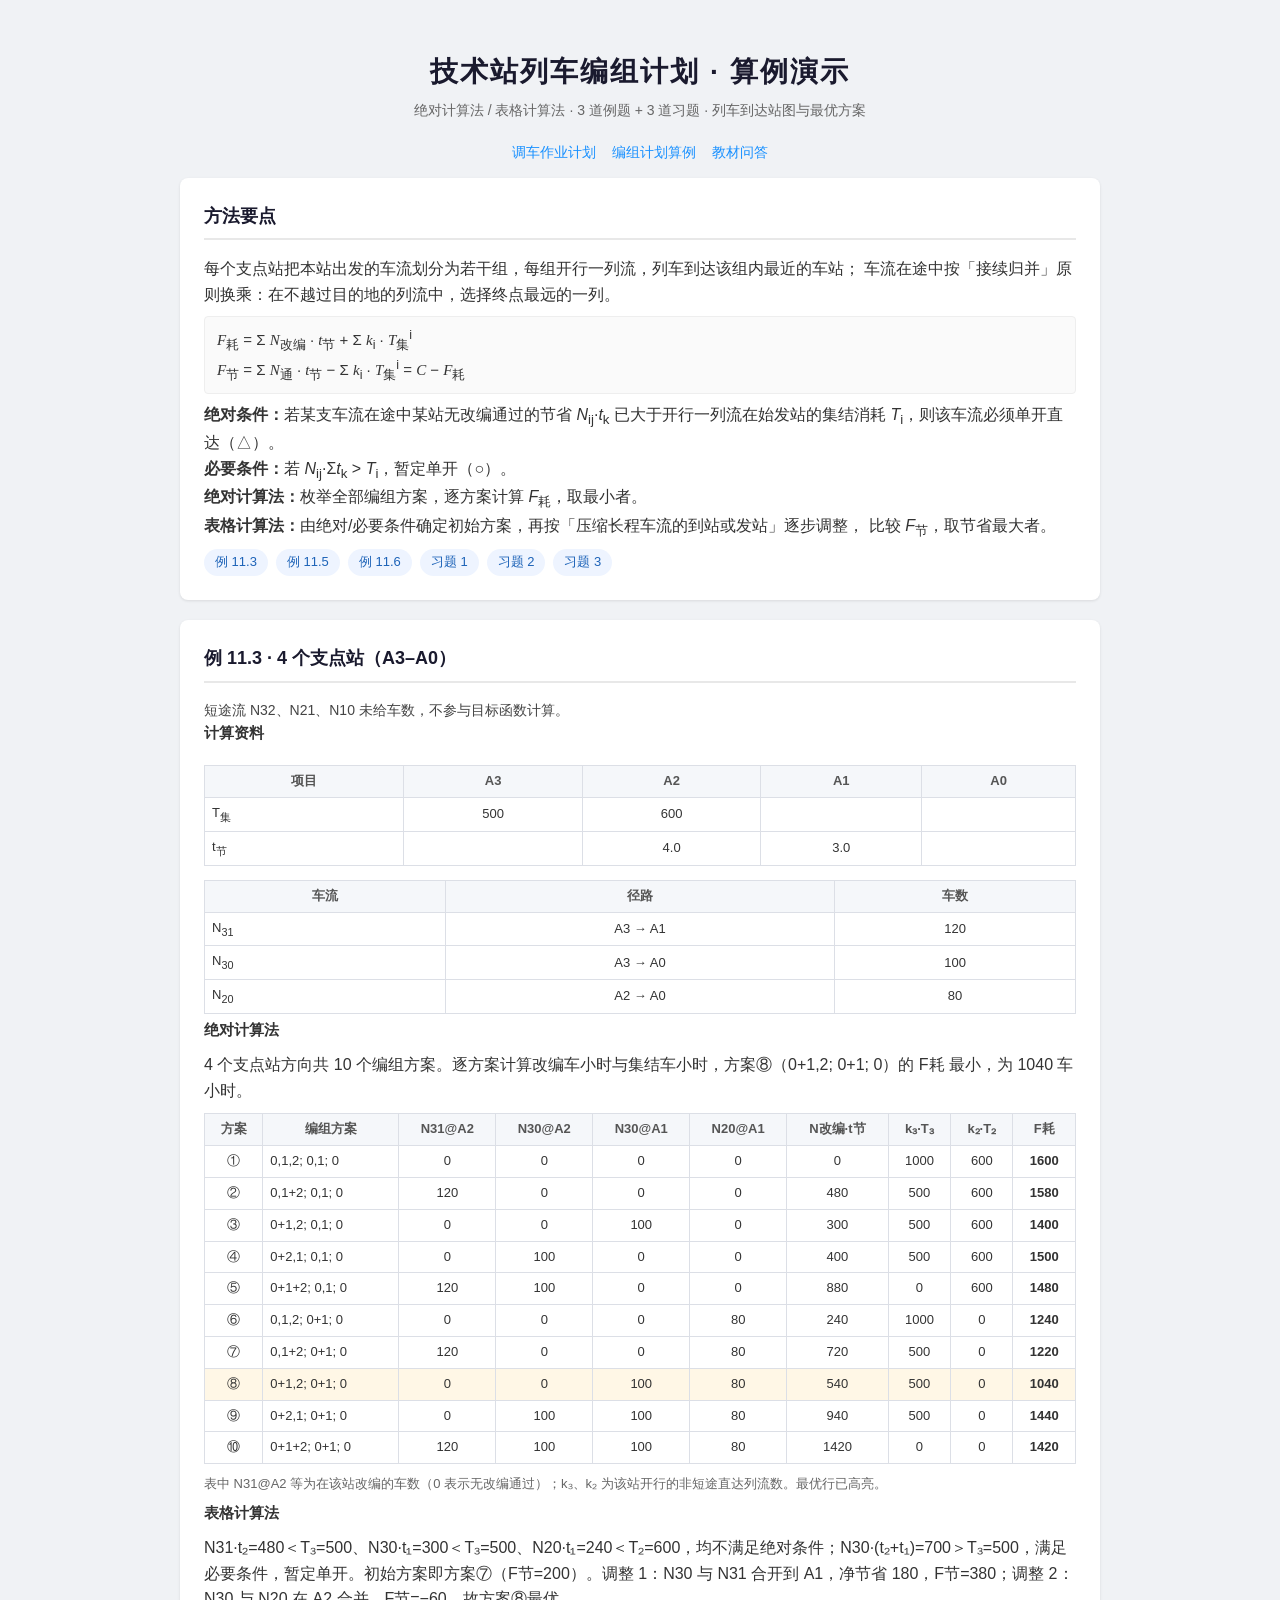
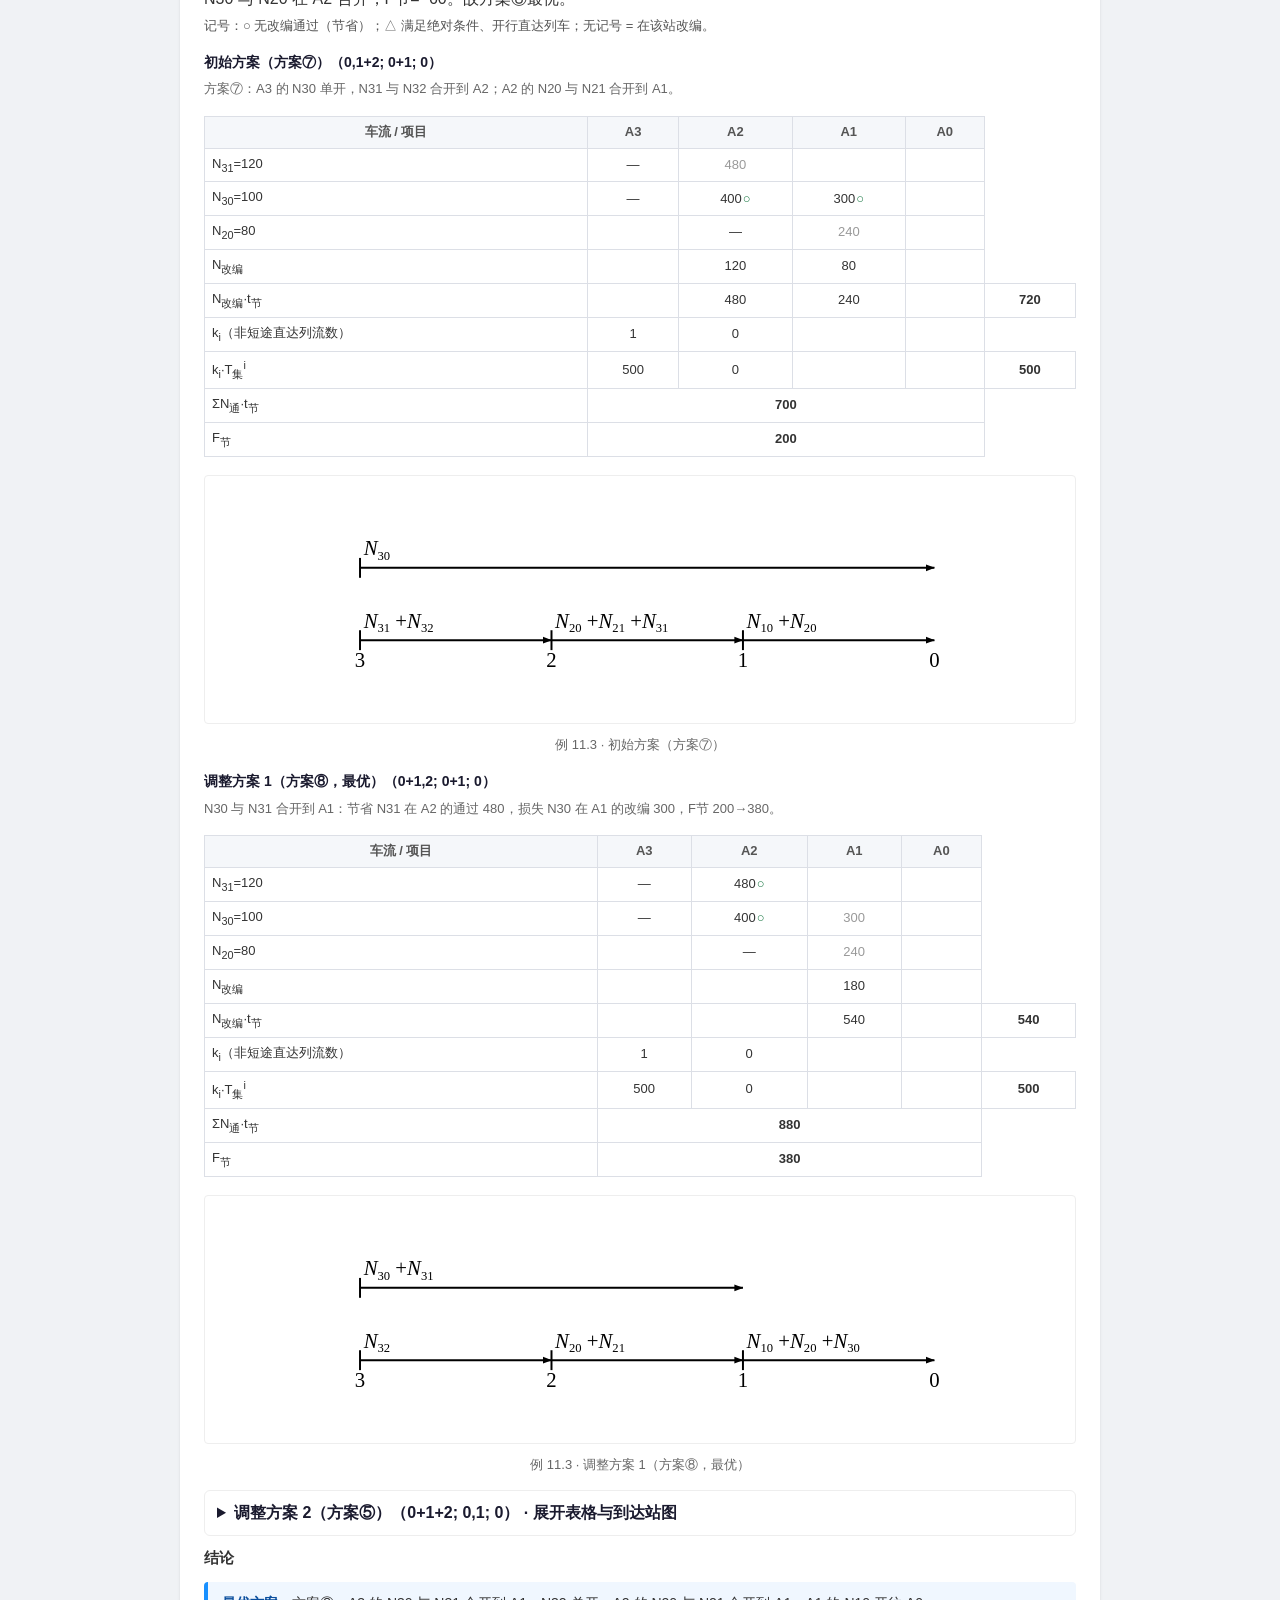
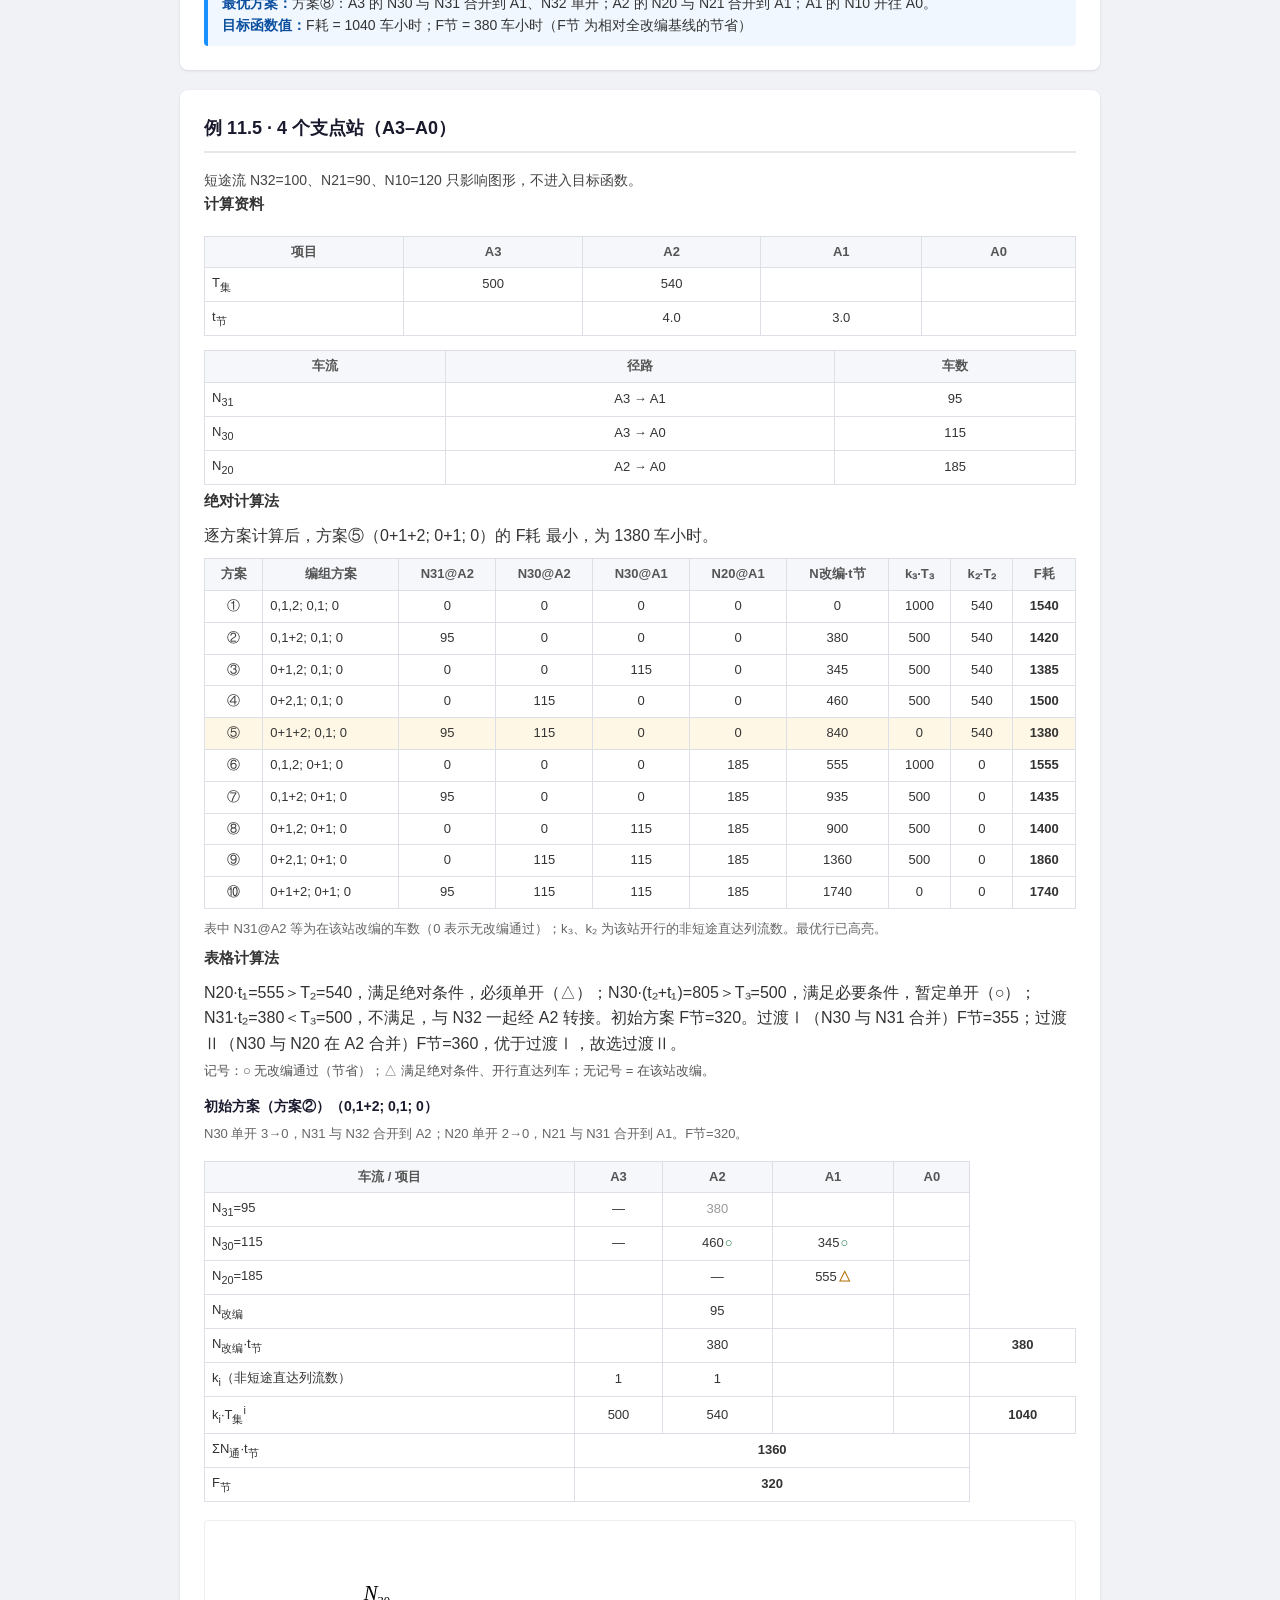
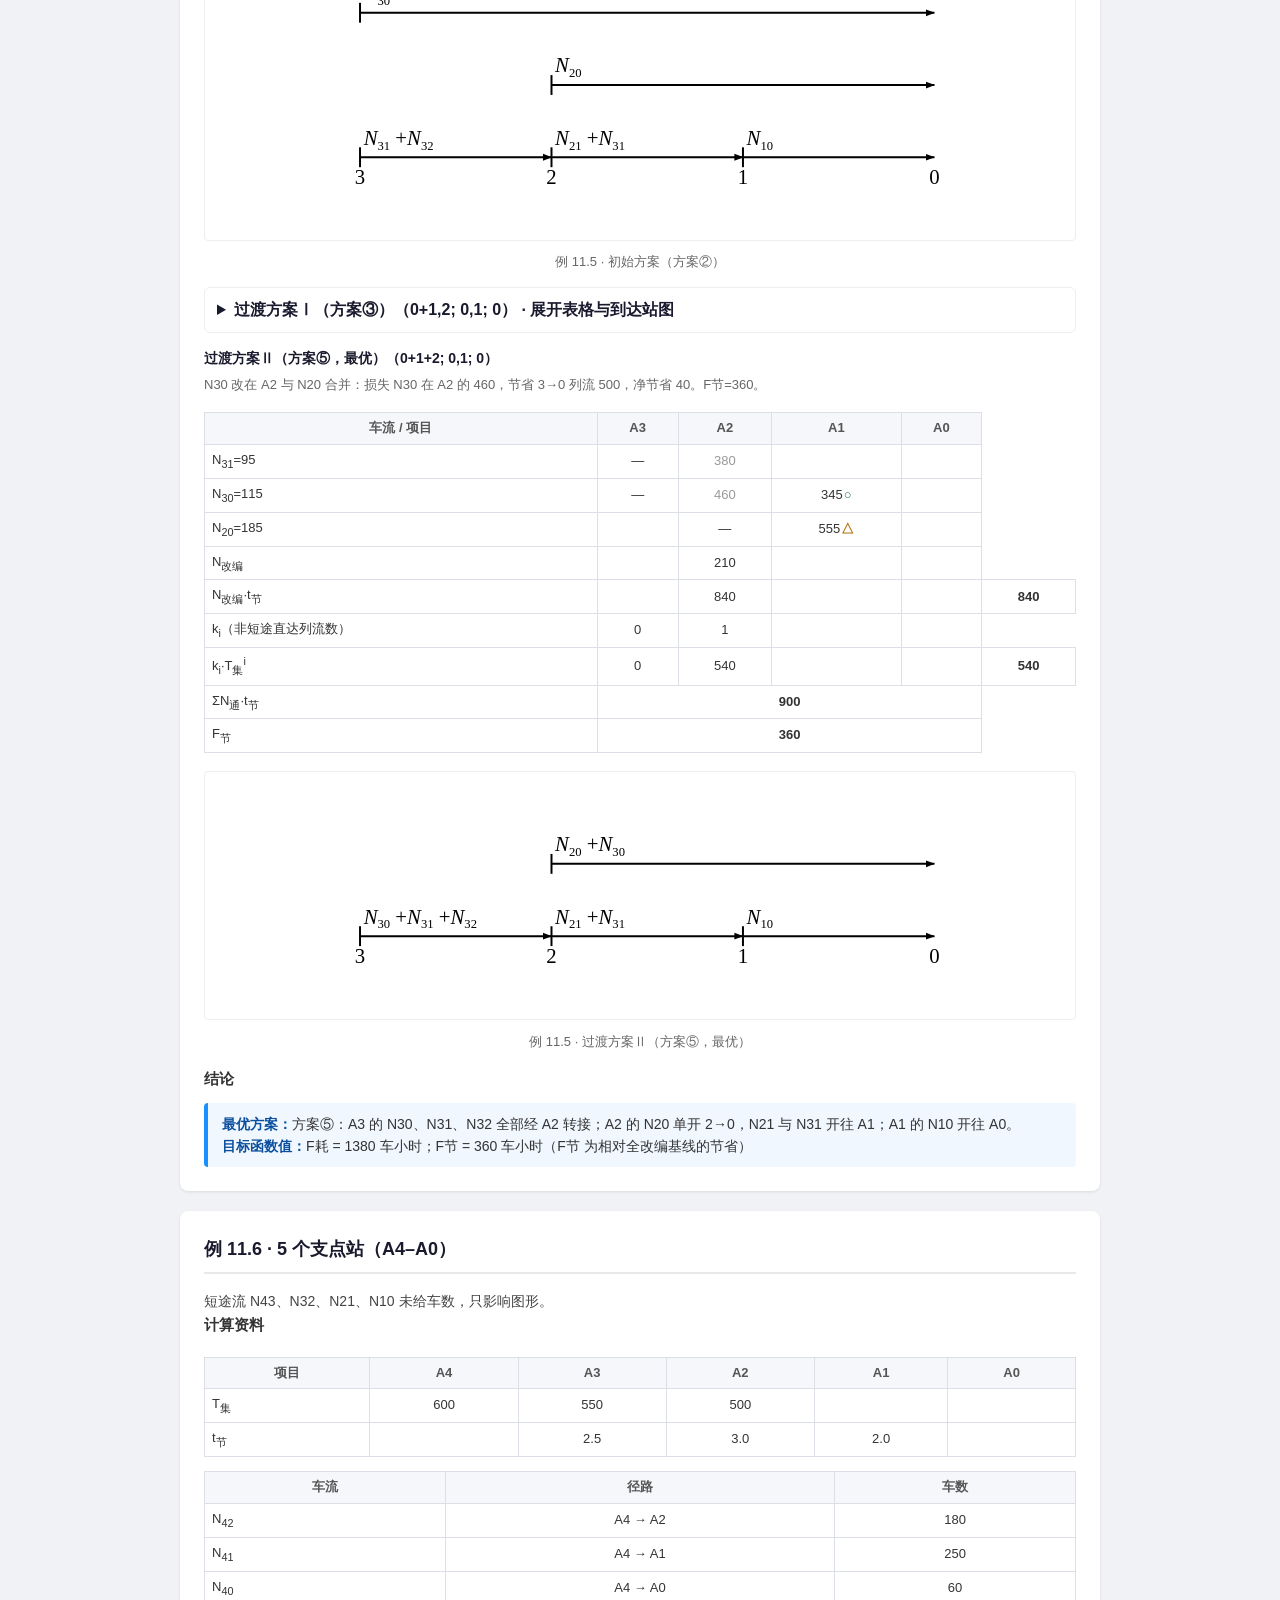
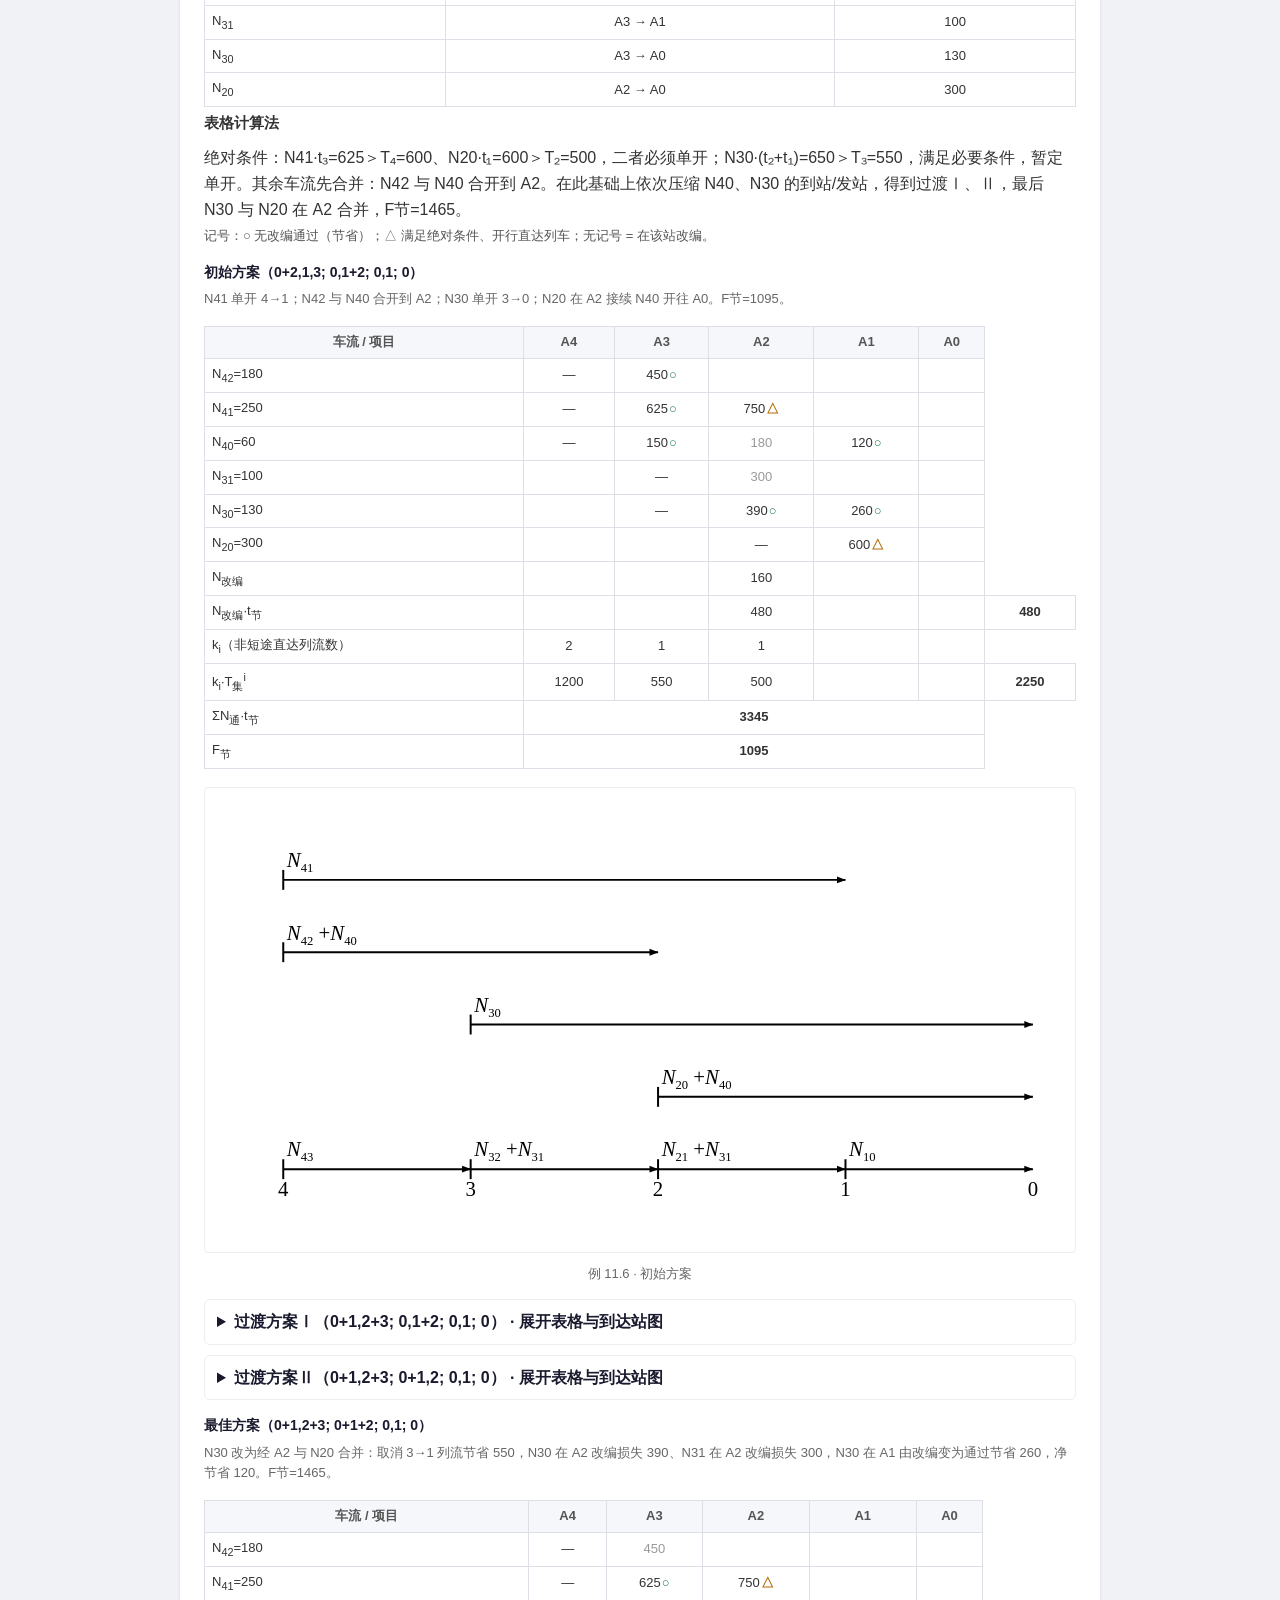
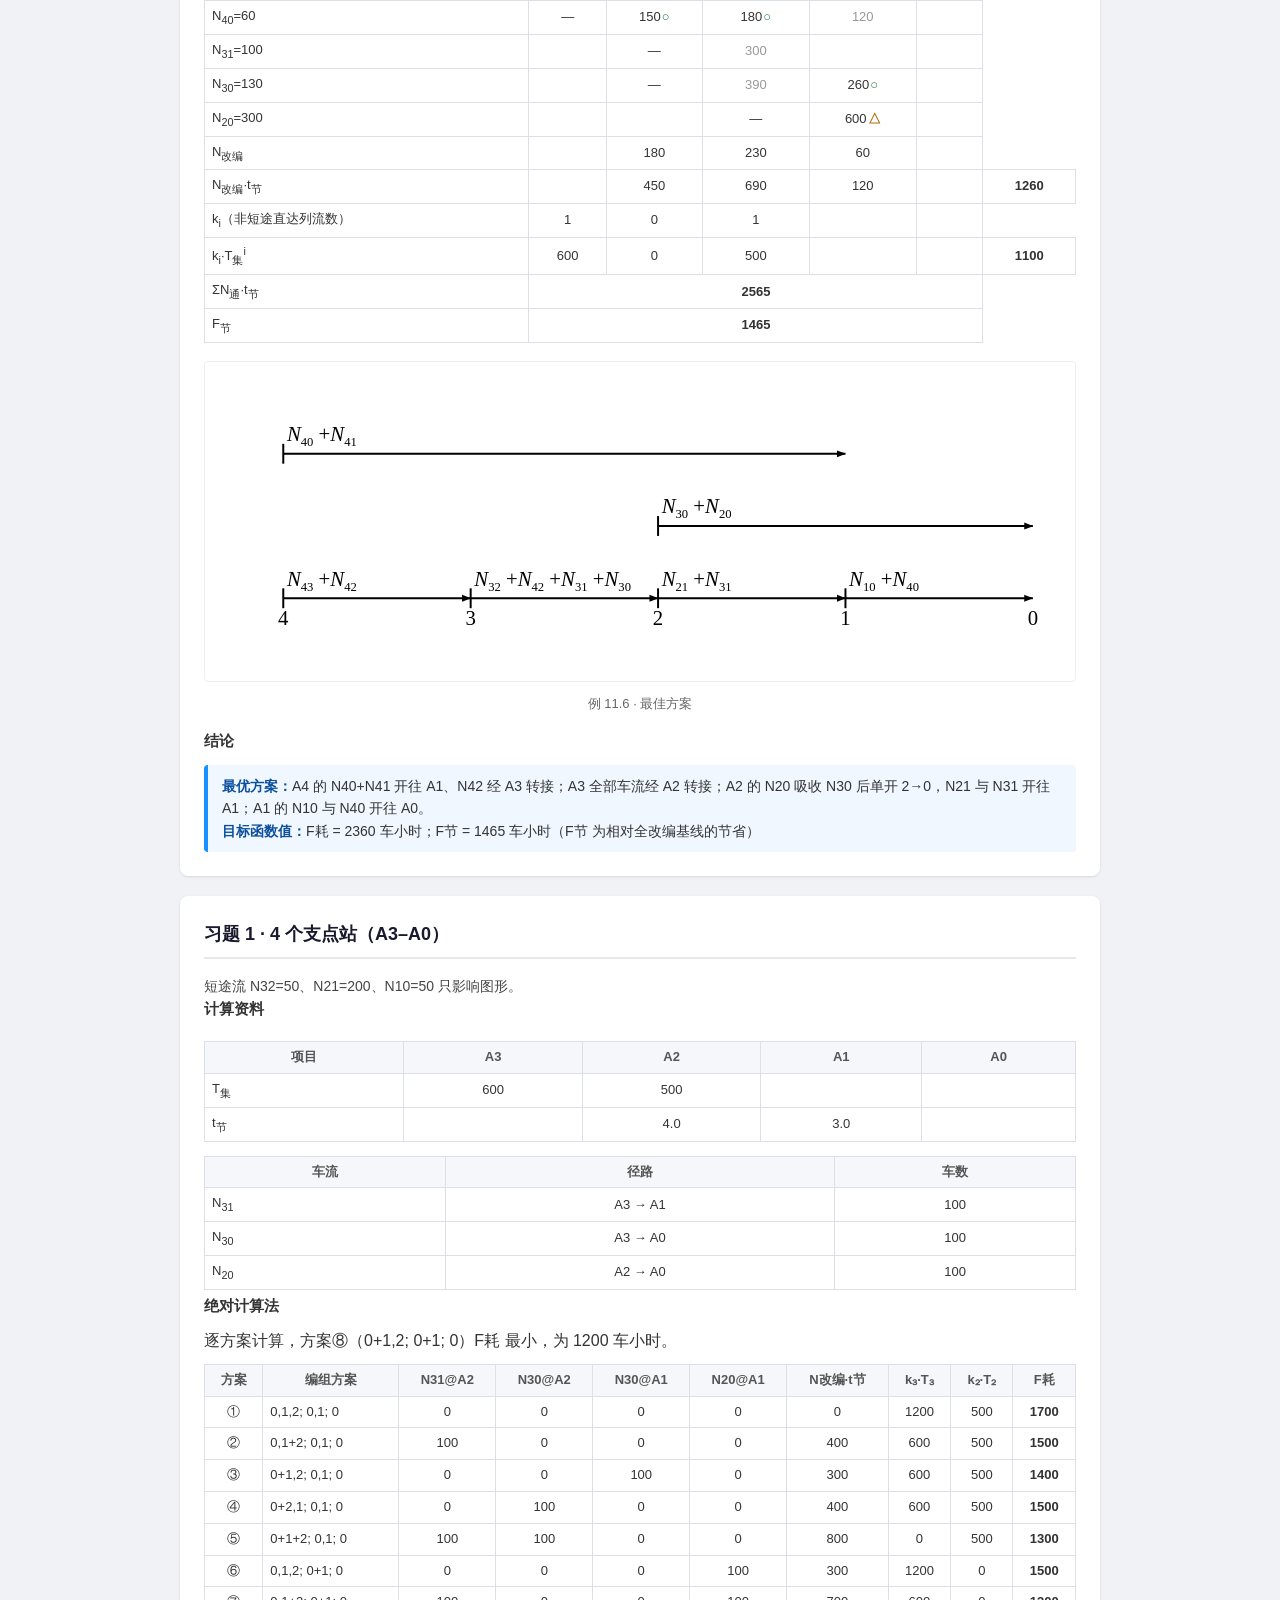
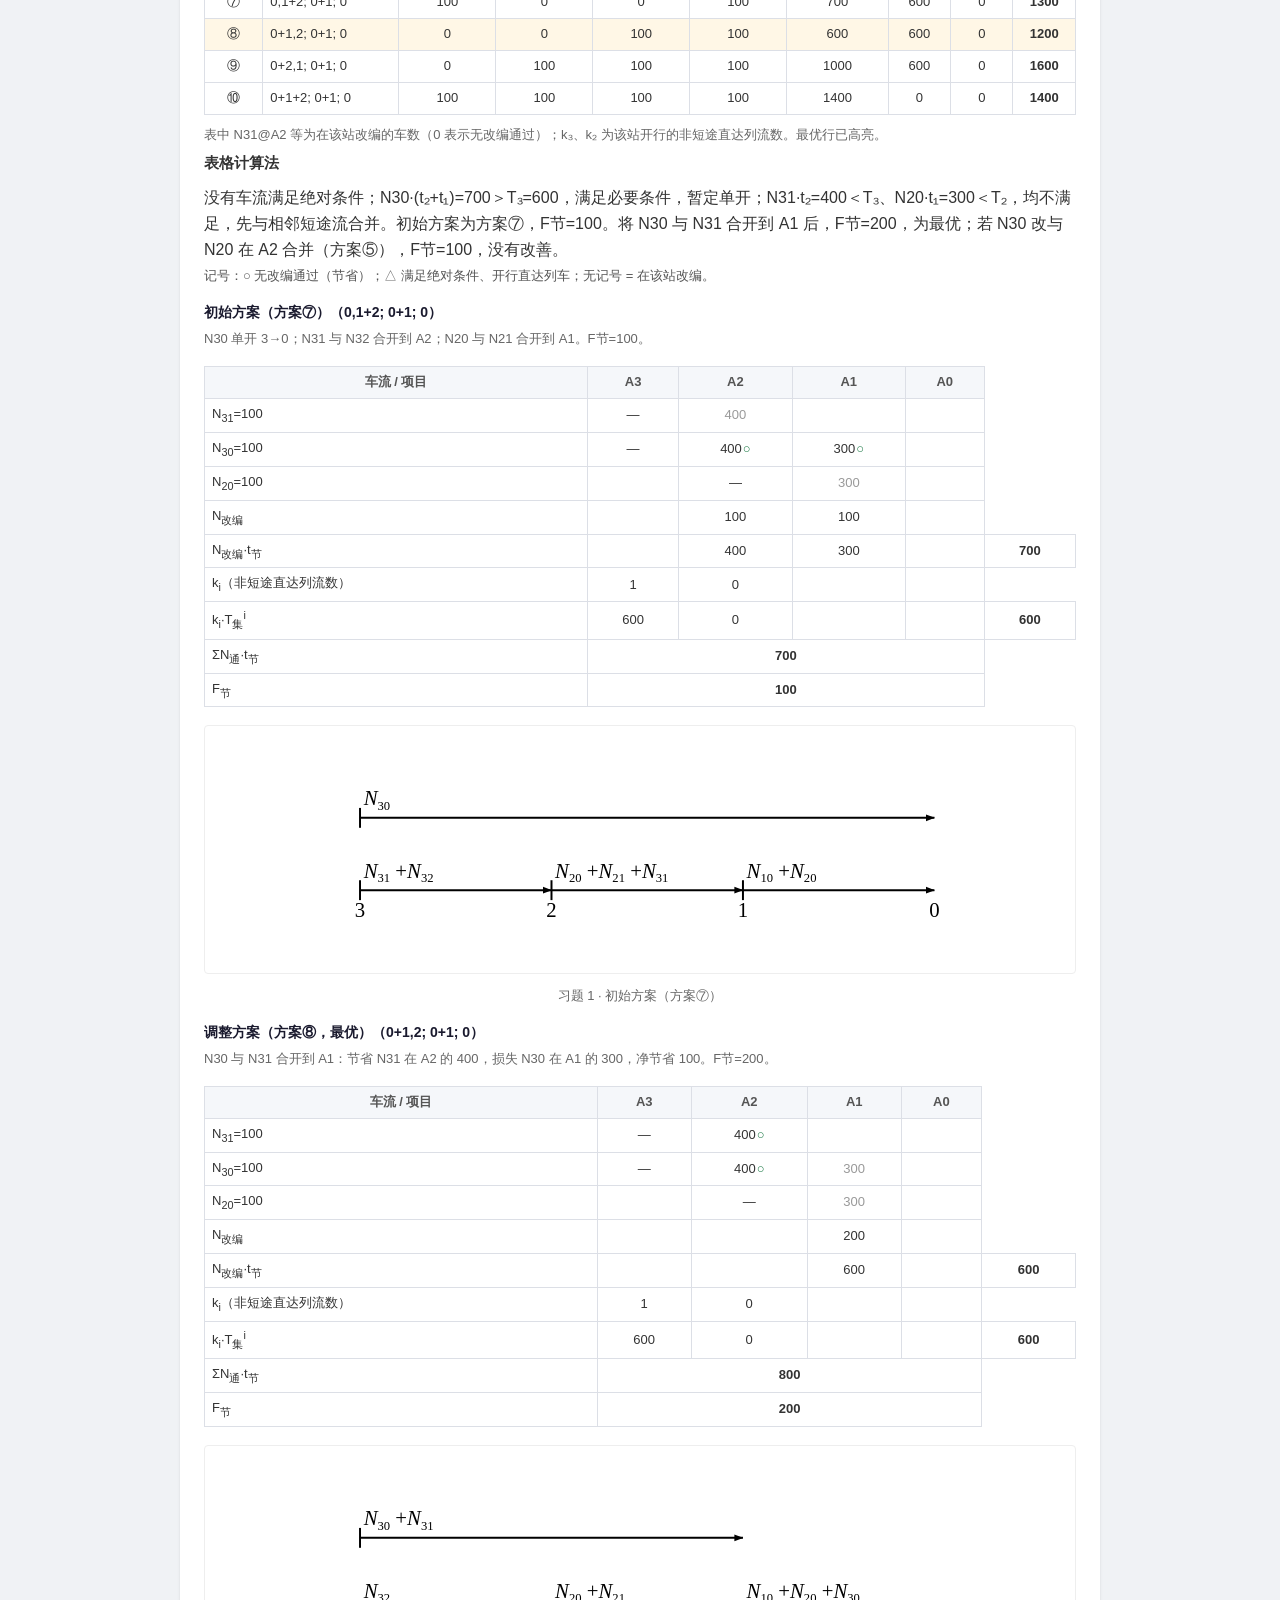
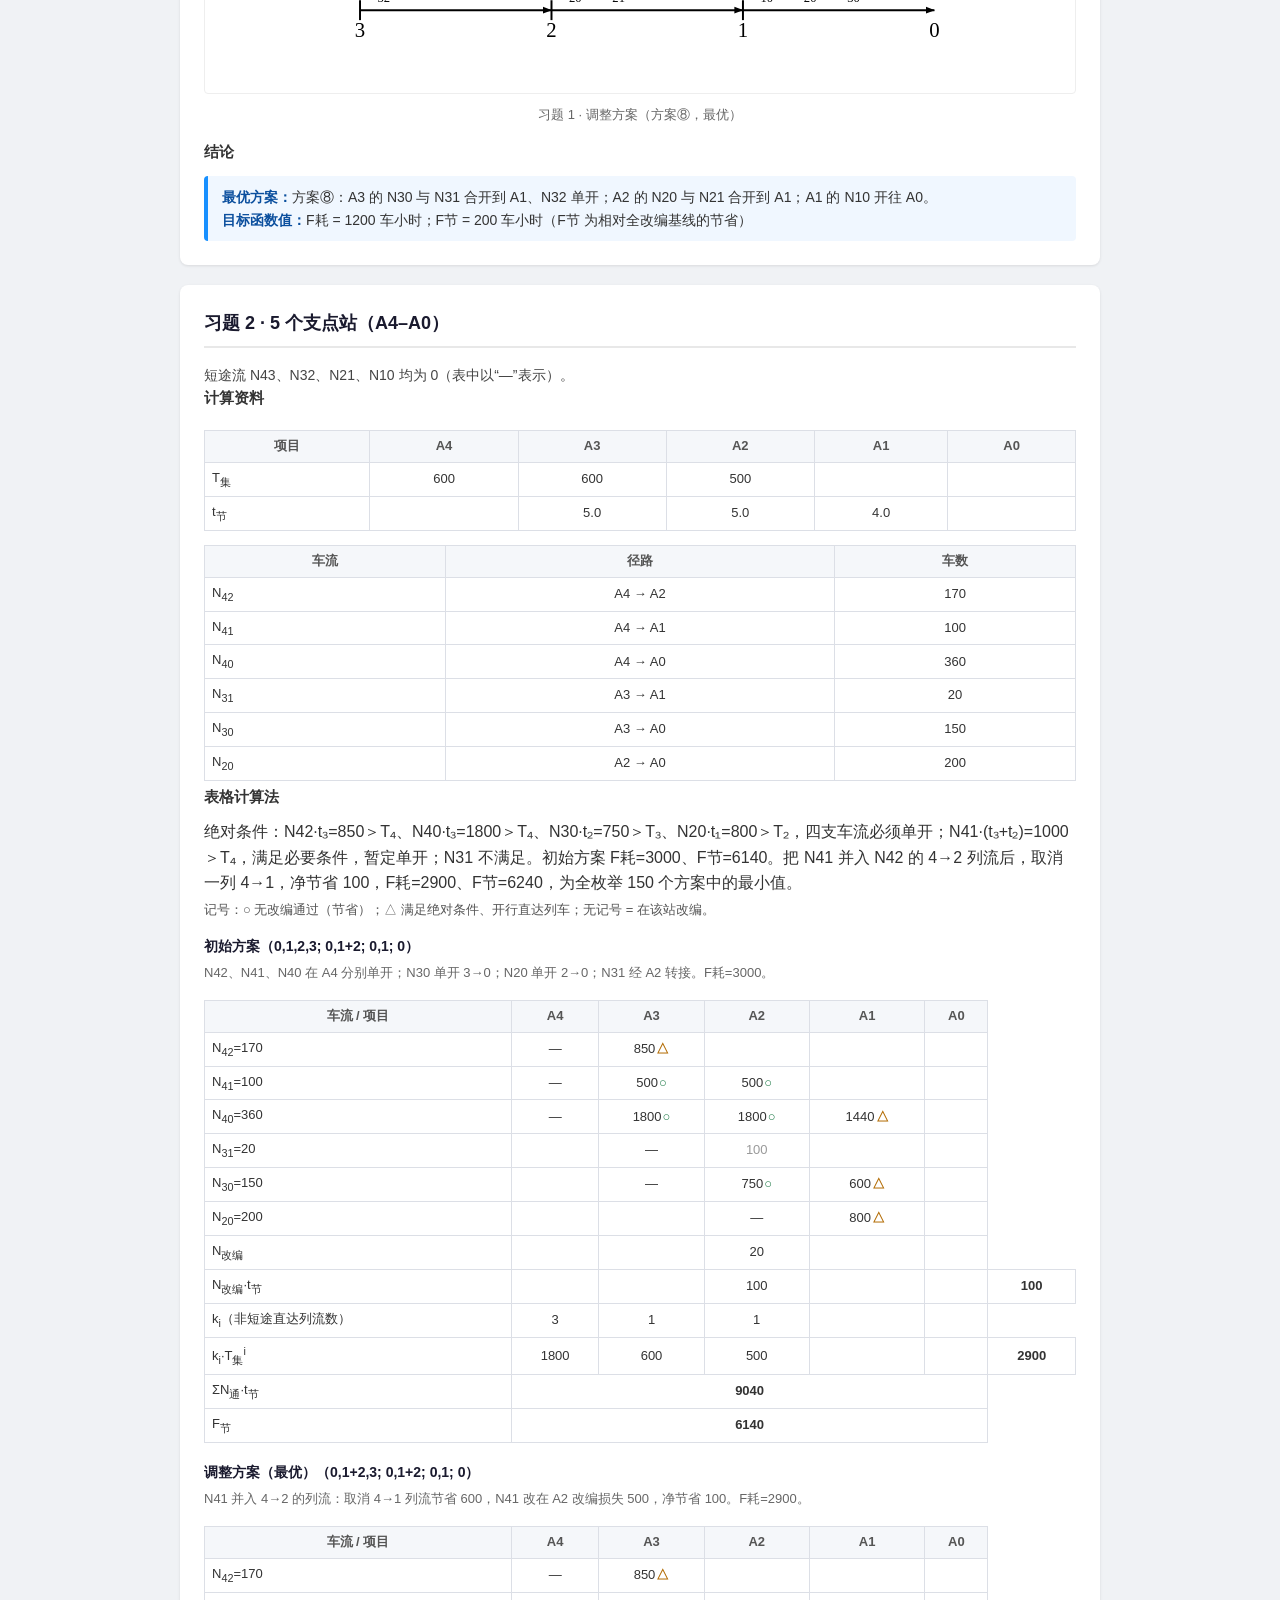
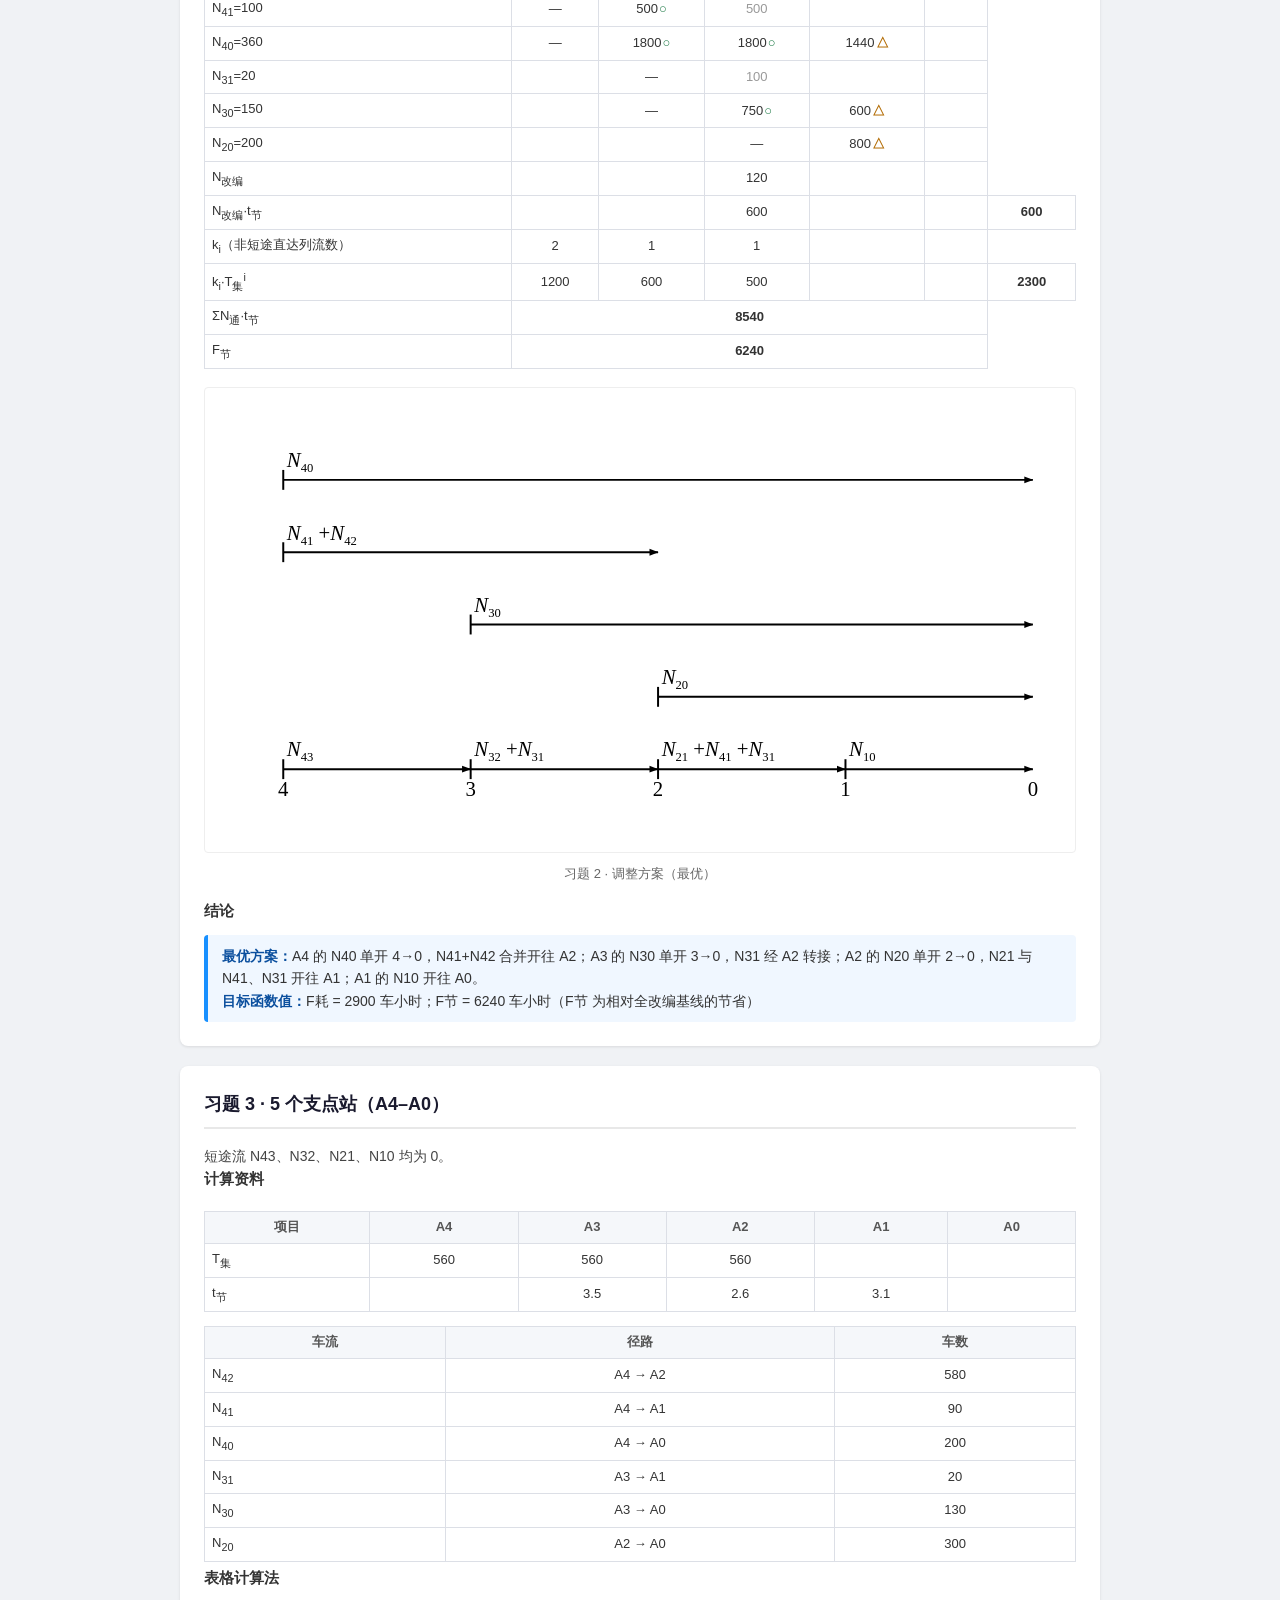
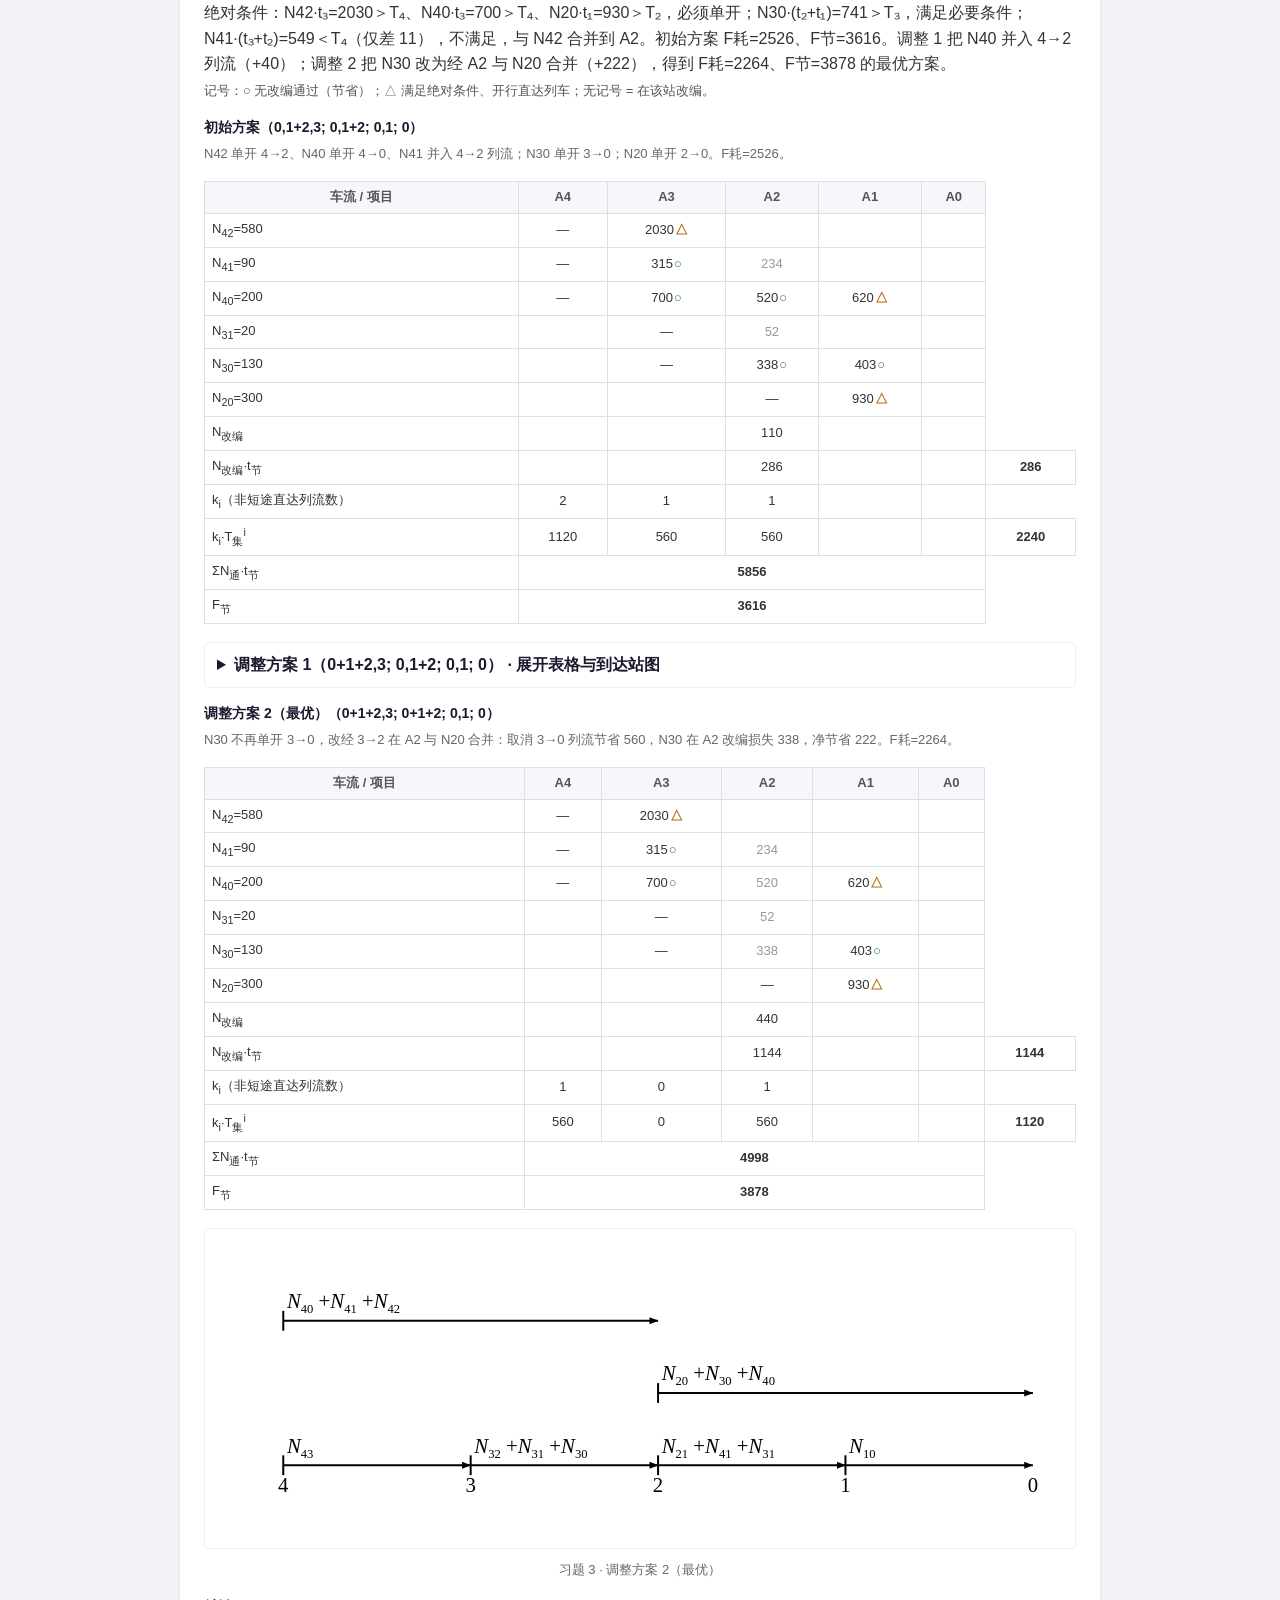
==== static/bianzu.html @ bcd6e9da "编组计划算例页：新增 /bianzu（例11.3/11.5/11.6、习题1-3） - build_bianzu_page.py：按教材口径枚举编组方案，复算绝对计算法与   表格计算法，断言 6 道" ====
<!DOCTYPE html>
<html lang="zh-CN">
<head>
<meta charset="UTF-8">
<meta name="viewport" content="width=device-width, initial-scale=1.0">
<title>技术站列车编组计划 · 算例演示</title>
<link rel="stylesheet" href="style.css">
<style>
.nav-links{display:flex;gap:16px;justify-content:center;flex-wrap:wrap;margin:0 0 14px;font-size:14px}
.nav-links a{color:#1890ff;text-decoration:none}
.nav-links a:hover{text-decoration:underline}
.toc{display:flex;flex-wrap:wrap;gap:8px;margin-top:8px}
.toc a{background:#eef4ff;color:#1d63b8;border-radius:14px;padding:3px 11px;font-size:13px;text-decoration:none}
.toc a:hover{background:#dbe9ff}
.plan-table{border-collapse:collapse;width:100%;margin:10px 0 4px;font-size:13px}
.plan-table th,.plan-table td{border:1px solid #dcdfe6;padding:5px 7px;text-align:center;vertical-align:middle}
.plan-table th{background:#f5f7fa;font-weight:600;white-space:nowrap}
.plan-table td.lbl{text-align:left;white-space:nowrap}
.plan-table td.muted{color:#999}
.plan-table tr.opt td{background:#fff7e6}
.table-scroll{overflow-x:auto;-webkit-overflow-scrolling:touch}
.figure{text-align:center;margin:14px 0 6px}
.figure img{max-width:100%;height:auto;background:#fff;border:1px solid #eee;border-radius:4px;padding:6px}
.figcap{color:#666;font-size:13px;margin-top:4px;text-align:center}
.result-box{border-left:4px solid #1890ff;background:#f0f7ff;padding:10px 14px;border-radius:4px;margin-top:12px;font-size:14px}
.result-box strong{color:#0b4f9e}
.note{color:#666;font-size:13px;margin:6px 0}
.legend{font-size:13px;color:#555;margin:4px 0 0}
.mark-o{color:#1d7a46;margin-left:1px}
.mark-t{color:#b26a00;margin-left:1px;font-weight:700}
.stage-block{margin:14px 0}
.stage-block h4{font-size:14px;color:#1a1a2e;margin:10px 0 4px}
details.stage{border:1px solid #eee;border-radius:6px;padding:0 12px;margin:10px 0}
details.stage>summary{cursor:pointer;padding:9px 0;font-weight:600;color:#1a1a2e}
details.stage[open]>summary{margin-bottom:2px}
.formula{background:#fafafa;border:1px solid #eee;border-radius:4px;padding:8px 12px;margin:8px 0;font-size:15px}
.formula em{font-style:italic;font-family:"Times New Roman",serif}
.problem-statement{font-size:14px;color:#444}
.problem-statement b{color:#1a1a2e}
@media (max-width:600px){.plan-table{font-size:12px}.plan-table th,.plan-table td{padding:3px 4px}.card{padding:16px}}
</style>
</head>
<body>
<div class="container">
<header>
  <h1>技术站列车编组计划 · 算例演示</h1>
  <p class="subtitle">绝对计算法 / 表格计算法 · 3 道例题 + 3 道习题 · 列车到达站图与最优方案</p>
</header>
<nav class="nav-links">
  <a href="/">调车作业计划</a>
  <a href="/bianzu">编组计划算例</a>
  <a href="/qa">教材问答</a>
</nav>
<main>
<section class="card" id="method">
  <h2>方法要点</h2>
  <p>每个支点站把本站出发的车流划分为若干组，每组开行一列流，列车到达该组内最近的车站；
  车流在途中按「接续归并」原则换乘：在不越过目的地的列流中，选择终点最远的一列。</p>
  <div class="formula">
    <div><em>F</em><sub>耗</sub> = Σ <em>N</em><sub>改编</sub> · <em>t</em><sub>节</sub> + Σ <em>k</em><sub>i</sub> · <em>T</em><sub>集</sub><sup>i</sup></div>
    <div><em>F</em><sub>节</sub> = Σ <em>N</em><sub>通</sub> · <em>t</em><sub>节</sub> − Σ <em>k</em><sub>i</sub> · <em>T</em><sub>集</sub><sup>i</sup> = <em>C</em> − <em>F</em><sub>耗</sub></div>
  </div>
  <p><b>绝对条件：</b>若某支车流在途中某站无改编通过的节省 <em>N</em><sub>ij</sub>·<em>t</em><sub>k</sub>
  已大于开行一列流在始发站的集结消耗 <em>T</em><sub>i</sub>，则该车流必须单开直达（△）。</p>
  <p><b>必要条件：</b>若 <em>N</em><sub>ij</sub>·Σ<em>t</em><sub>k</sub> &gt; <em>T</em><sub>i</sub>，暂定单开（○）。</p>
  <p><b>绝对计算法：</b>枚举全部编组方案，逐方案计算 <em>F</em><sub>耗</sub>，取最小者。<br>
  <b>表格计算法：</b>由绝对/必要条件确定初始方案，再按「压缩长程车流的到站或发站」逐步调整，
  比较 <em>F</em><sub>节</sub>，取节省最大者。</p>
  <div class="toc"><a href='#ex11.3'>例 11.3</a><a href='#ex11.5'>例 11.5</a><a href='#ex11.6'>例 11.6</a><a href='#xt1'>习题 1</a><a href='#xt2'>习题 2</a><a href='#xt3'>习题 3</a></div>
</section>
<section class='card' id='ex11.3'>
<h2>例 11.3 · 4 个支点站（A3–A0）</h2>
<p class='problem-statement'>短途流 N32、N21、N10 未给车数，不参与目标函数计算。</p>
<h3>计算资料</h3>
<div class='table-scroll'><table class='plan-table'><thead><tr><th>项目</th><th>A3</th><th>A2</th><th>A1</th><th>A0</th></tr></thead><tbody><tr><td class='lbl'>T<sub>集</sub></td><td>500</td><td>600</td><td></td><td></td></tr><tr><td class='lbl'>t<sub>节</sub></td><td></td><td>4.0</td><td>3.0</td><td></td></tr></tbody></table></div><div class='table-scroll'><table class='plan-table'><thead><tr><th>车流</th><th>径路</th><th>车数</th></tr></thead><tbody><tr><td class='lbl'>N<sub>31</sub></td><td>A3 → A1</td><td>120</td></tr><tr><td class='lbl'>N<sub>30</sub></td><td>A3 → A0</td><td>100</td></tr><tr><td class='lbl'>N<sub>20</sub></td><td>A2 → A0</td><td>80</td></tr></tbody></table></div>
<h3>绝对计算法</h3>
<p>4 个支点站方向共 10 个编组方案。逐方案计算改编车小时与集结车小时，方案⑧（0+1,2; 0+1; 0）的 F耗 最小，为 1040 车小时。</p>
<div class='table-scroll'><table class='plan-table'><thead><tr><th>方案</th><th>编组方案</th><th>N31@A2</th><th>N30@A2</th><th>N30@A1</th><th>N20@A1</th><th>N改编·t节</th><th>k₃·T₃</th><th>k₂·T₂</th><th>F耗</th></tr></thead><tbody><tr><td>①</td><td class='lbl'>0,1,2; 0,1; 0</td><td>0</td><td>0</td><td>0</td><td>0</td><td>0</td><td>1000</td><td>600</td><td><strong>1600</strong></td></tr><tr><td>②</td><td class='lbl'>0,1+2; 0,1; 0</td><td>120</td><td>0</td><td>0</td><td>0</td><td>480</td><td>500</td><td>600</td><td><strong>1580</strong></td></tr><tr><td>③</td><td class='lbl'>0+1,2; 0,1; 0</td><td>0</td><td>0</td><td>100</td><td>0</td><td>300</td><td>500</td><td>600</td><td><strong>1400</strong></td></tr><tr><td>④</td><td class='lbl'>0+2,1; 0,1; 0</td><td>0</td><td>100</td><td>0</td><td>0</td><td>400</td><td>500</td><td>600</td><td><strong>1500</strong></td></tr><tr><td>⑤</td><td class='lbl'>0+1+2; 0,1; 0</td><td>120</td><td>100</td><td>0</td><td>0</td><td>880</td><td>0</td><td>600</td><td><strong>1480</strong></td></tr><tr><td>⑥</td><td class='lbl'>0,1,2; 0+1; 0</td><td>0</td><td>0</td><td>0</td><td>80</td><td>240</td><td>1000</td><td>0</td><td><strong>1240</strong></td></tr><tr><td>⑦</td><td class='lbl'>0,1+2; 0+1; 0</td><td>120</td><td>0</td><td>0</td><td>80</td><td>720</td><td>500</td><td>0</td><td><strong>1220</strong></td></tr><tr class='opt'><td>⑧</td><td class='lbl'>0+1,2; 0+1; 0</td><td>0</td><td>0</td><td>100</td><td>80</td><td>540</td><td>500</td><td>0</td><td><strong>1040</strong></td></tr><tr><td>⑨</td><td class='lbl'>0+2,1; 0+1; 0</td><td>0</td><td>100</td><td>100</td><td>80</td><td>940</td><td>500</td><td>0</td><td><strong>1440</strong></td></tr><tr><td>⑩</td><td class='lbl'>0+1+2; 0+1; 0</td><td>120</td><td>100</td><td>100</td><td>80</td><td>1420</td><td>0</td><td>0</td><td><strong>1420</strong></td></tr></tbody></table></div><p class='note'>表中 N31@A2 等为在该站改编的车数（0 表示无改编通过）；k₃、k₂ 为该站开行的非短途直达列流数。最优行已高亮。</p>
<h3>表格计算法</h3>
<p>N31·t₂=480＜T₃=500、N30·t₁=300＜T₃=500、N20·t₁=240＜T₂=600，均不满足绝对条件；N30·(t₂+t₁)=700＞T₃=500，满足必要条件，暂定单开。初始方案即方案⑦（F节=200）。调整 1：N30 与 N31 合开到 A1，净节省 180，F节=380；调整 2：N30 与 N20 在 A2 合并，F节=−60。故方案⑧最优。</p>
<p class='legend'>记号：○ 无改编通过（节省）；△ 满足绝对条件、开行直达列车；无记号 = 在该站改编。</p>
<div class='stage-block'><h4>初始方案（方案⑦）（0,1+2; 0+1; 0）</h4><p class='note'>方案⑦：A3 的 N30 单开，N31 与 N32 合开到 A2；A2 的 N20 与 N21 合开到 A1。</p><div class='table-scroll'><table class='plan-table'><thead><tr><th>车流 / 项目</th><th>A3</th><th>A2</th><th>A1</th><th>A0</th></tr></thead><tbody><tr><td class='lbl'>N<sub>31</sub>=120</td><td>—</td><td class='muted'>480</td><td></td><td></td></tr><tr><td class='lbl'>N<sub>30</sub>=100</td><td>—</td><td>400<span class='mark-o'>○</span></td><td>300<span class='mark-o'>○</span></td><td></td></tr><tr><td class='lbl'>N<sub>20</sub>=80</td><td></td><td>—</td><td class='muted'>240</td><td></td></tr><tr><td class='lbl'>N<sub>改编</sub></td><td></td><td>120</td><td>80</td><td></td></tr><tr><td class='lbl'>N<sub>改编</sub>·t<sub>节</sub></td><td></td><td>480</td><td>240</td><td></td><td><strong>720</strong></td></tr><tr><td class='lbl'>k<sub>i</sub>（非短途直达列流数）</td><td>1</td><td>0</td><td></td><td></td></tr><tr><td class='lbl'>k<sub>i</sub>·T<sub>集</sub><sup>i</sup></td><td>500</td><td>0</td><td></td><td></td><td><strong>500</strong></td></tr><tr><td class='lbl'>ΣN<sub>通</sub>·t<sub>节</sub></td><td colspan='4'><strong>700</strong></td></tr><tr><td class='lbl'>F<sub>节</sub></td><td colspan='4'><strong>200</strong></td></tr></tbody></table></div><div class='figure'><img src='svg/bianzu/11.9.7.svg' alt='例 11.3 · 初始方案（方案⑦）'><div class='figcap'>例 11.3 · 初始方案（方案⑦）</div></div></div>
<div class='stage-block'><h4>调整方案 1（方案⑧，最优）（0+1,2; 0+1; 0）</h4><p class='note'>N30 与 N31 合开到 A1：节省 N31 在 A2 的通过 480，损失 N30 在 A1 的改编 300，F节 200→380。</p><div class='table-scroll'><table class='plan-table'><thead><tr><th>车流 / 项目</th><th>A3</th><th>A2</th><th>A1</th><th>A0</th></tr></thead><tbody><tr><td class='lbl'>N<sub>31</sub>=120</td><td>—</td><td>480<span class='mark-o'>○</span></td><td></td><td></td></tr><tr><td class='lbl'>N<sub>30</sub>=100</td><td>—</td><td>400<span class='mark-o'>○</span></td><td class='muted'>300</td><td></td></tr><tr><td class='lbl'>N<sub>20</sub>=80</td><td></td><td>—</td><td class='muted'>240</td><td></td></tr><tr><td class='lbl'>N<sub>改编</sub></td><td></td><td></td><td>180</td><td></td></tr><tr><td class='lbl'>N<sub>改编</sub>·t<sub>节</sub></td><td></td><td></td><td>540</td><td></td><td><strong>540</strong></td></tr><tr><td class='lbl'>k<sub>i</sub>（非短途直达列流数）</td><td>1</td><td>0</td><td></td><td></td></tr><tr><td class='lbl'>k<sub>i</sub>·T<sub>集</sub><sup>i</sup></td><td>500</td><td>0</td><td></td><td></td><td><strong>500</strong></td></tr><tr><td class='lbl'>ΣN<sub>通</sub>·t<sub>节</sub></td><td colspan='4'><strong>880</strong></td></tr><tr><td class='lbl'>F<sub>节</sub></td><td colspan='4'><strong>380</strong></td></tr></tbody></table></div><div class='figure'><img src='svg/bianzu/11.9.8.svg' alt='例 11.3 · 调整方案 1（方案⑧，最优）'><div class='figcap'>例 11.3 · 调整方案 1（方案⑧，最优）</div></div></div>
<details class='stage'><summary>调整方案 2（方案⑤）（0+1+2; 0,1; 0） · 展开表格与到达站图</summary><div class='table-scroll'><table class='plan-table'><thead><tr><th>车流 / 项目</th><th>A3</th><th>A2</th><th>A1</th><th>A0</th></tr></thead><tbody><tr><td class='lbl'>N<sub>31</sub>=120</td><td>—</td><td class='muted'>480</td><td></td><td></td></tr><tr><td class='lbl'>N<sub>30</sub>=100</td><td>—</td><td class='muted'>400</td><td>300<span class='mark-o'>○</span></td><td></td></tr><tr><td class='lbl'>N<sub>20</sub>=80</td><td></td><td>—</td><td>240<span class='mark-o'>○</span></td><td></td></tr><tr><td class='lbl'>N<sub>改编</sub></td><td></td><td>220</td><td></td><td></td></tr><tr><td class='lbl'>N<sub>改编</sub>·t<sub>节</sub></td><td></td><td>880</td><td></td><td></td><td><strong>880</strong></td></tr><tr><td class='lbl'>k<sub>i</sub>（非短途直达列流数）</td><td>0</td><td>1</td><td></td><td></td></tr><tr><td class='lbl'>k<sub>i</sub>·T<sub>集</sub><sup>i</sup></td><td>0</td><td>600</td><td></td><td></td><td><strong>600</strong></td></tr><tr><td class='lbl'>ΣN<sub>通</sub>·t<sub>节</sub></td><td colspan='4'><strong>540</strong></td></tr><tr><td class='lbl'>F<sub>节</sub></td><td colspan='4'><strong>-60</strong></td></tr></tbody></table></div><div class='figure'><img src='svg/bianzu/11.9.5.svg' alt='例 11.3 · 调整方案 2（方案⑤）'><div class='figcap'>例 11.3 · 调整方案 2（方案⑤）</div></div></details>
<h3>结论</h3>
<div class='result-box'><p><strong>最优方案：</strong>方案⑧：A3 的 N30 与 N31 合开到 A1、N32 单开；A2 的 N20 与 N21 合开到 A1；A1 的 N10 开往 A0。</p><p><strong>目标函数值：</strong>F耗 = 1040 车小时；F节 = 380 车小时（F节 为相对全改编基线的节省）</p></div>
</section>
<section class='card' id='ex11.5'>
<h2>例 11.5 · 4 个支点站（A3–A0）</h2>
<p class='problem-statement'>短途流 N32=100、N21=90、N10=120 只影响图形，不进入目标函数。</p>
<h3>计算资料</h3>
<div class='table-scroll'><table class='plan-table'><thead><tr><th>项目</th><th>A3</th><th>A2</th><th>A1</th><th>A0</th></tr></thead><tbody><tr><td class='lbl'>T<sub>集</sub></td><td>500</td><td>540</td><td></td><td></td></tr><tr><td class='lbl'>t<sub>节</sub></td><td></td><td>4.0</td><td>3.0</td><td></td></tr></tbody></table></div><div class='table-scroll'><table class='plan-table'><thead><tr><th>车流</th><th>径路</th><th>车数</th></tr></thead><tbody><tr><td class='lbl'>N<sub>31</sub></td><td>A3 → A1</td><td>95</td></tr><tr><td class='lbl'>N<sub>30</sub></td><td>A3 → A0</td><td>115</td></tr><tr><td class='lbl'>N<sub>20</sub></td><td>A2 → A0</td><td>185</td></tr></tbody></table></div>
<h3>绝对计算法</h3>
<p>逐方案计算后，方案⑤（0+1+2; 0+1; 0）的 F耗 最小，为 1380 车小时。</p>
<div class='table-scroll'><table class='plan-table'><thead><tr><th>方案</th><th>编组方案</th><th>N31@A2</th><th>N30@A2</th><th>N30@A1</th><th>N20@A1</th><th>N改编·t节</th><th>k₃·T₃</th><th>k₂·T₂</th><th>F耗</th></tr></thead><tbody><tr><td>①</td><td class='lbl'>0,1,2; 0,1; 0</td><td>0</td><td>0</td><td>0</td><td>0</td><td>0</td><td>1000</td><td>540</td><td><strong>1540</strong></td></tr><tr><td>②</td><td class='lbl'>0,1+2; 0,1; 0</td><td>95</td><td>0</td><td>0</td><td>0</td><td>380</td><td>500</td><td>540</td><td><strong>1420</strong></td></tr><tr><td>③</td><td class='lbl'>0+1,2; 0,1; 0</td><td>0</td><td>0</td><td>115</td><td>0</td><td>345</td><td>500</td><td>540</td><td><strong>1385</strong></td></tr><tr><td>④</td><td class='lbl'>0+2,1; 0,1; 0</td><td>0</td><td>115</td><td>0</td><td>0</td><td>460</td><td>500</td><td>540</td><td><strong>1500</strong></td></tr><tr class='opt'><td>⑤</td><td class='lbl'>0+1+2; 0,1; 0</td><td>95</td><td>115</td><td>0</td><td>0</td><td>840</td><td>0</td><td>540</td><td><strong>1380</strong></td></tr><tr><td>⑥</td><td class='lbl'>0,1,2; 0+1; 0</td><td>0</td><td>0</td><td>0</td><td>185</td><td>555</td><td>1000</td><td>0</td><td><strong>1555</strong></td></tr><tr><td>⑦</td><td class='lbl'>0,1+2; 0+1; 0</td><td>95</td><td>0</td><td>0</td><td>185</td><td>935</td><td>500</td><td>0</td><td><strong>1435</strong></td></tr><tr><td>⑧</td><td class='lbl'>0+1,2; 0+1; 0</td><td>0</td><td>0</td><td>115</td><td>185</td><td>900</td><td>500</td><td>0</td><td><strong>1400</strong></td></tr><tr><td>⑨</td><td class='lbl'>0+2,1; 0+1; 0</td><td>0</td><td>115</td><td>115</td><td>185</td><td>1360</td><td>500</td><td>0</td><td><strong>1860</strong></td></tr><tr><td>⑩</td><td class='lbl'>0+1+2; 0+1; 0</td><td>95</td><td>115</td><td>115</td><td>185</td><td>1740</td><td>0</td><td>0</td><td><strong>1740</strong></td></tr></tbody></table></div><p class='note'>表中 N31@A2 等为在该站改编的车数（0 表示无改编通过）；k₃、k₂ 为该站开行的非短途直达列流数。最优行已高亮。</p>
<h3>表格计算法</h3>
<p>N20·t₁=555＞T₂=540，满足绝对条件，必须单开（△）；N30·(t₂+t₁)=805＞T₃=500，满足必要条件，暂定单开（○）；N31·t₂=380＜T₃=500，不满足，与 N32 一起经 A2 转接。初始方案 F节=320。过渡Ⅰ（N30 与 N31 合并）F节=355；过渡Ⅱ（N30 与 N20 在 A2 合并）F节=360，优于过渡Ⅰ，故选过渡Ⅱ。</p>
<p class='legend'>记号：○ 无改编通过（节省）；△ 满足绝对条件、开行直达列车；无记号 = 在该站改编。</p>
<div class='stage-block'><h4>初始方案（方案②）（0,1+2; 0,1; 0）</h4><p class='note'>N30 单开 3→0，N31 与 N32 合开到 A2；N20 单开 2→0，N21 与 N31 合开到 A1。F节=320。</p><div class='table-scroll'><table class='plan-table'><thead><tr><th>车流 / 项目</th><th>A3</th><th>A2</th><th>A1</th><th>A0</th></tr></thead><tbody><tr><td class='lbl'>N<sub>31</sub>=95</td><td>—</td><td class='muted'>380</td><td></td><td></td></tr><tr><td class='lbl'>N<sub>30</sub>=115</td><td>—</td><td>460<span class='mark-o'>○</span></td><td>345<span class='mark-o'>○</span></td><td></td></tr><tr><td class='lbl'>N<sub>20</sub>=185</td><td></td><td>—</td><td>555<span class='mark-t'>△</span></td><td></td></tr><tr><td class='lbl'>N<sub>改编</sub></td><td></td><td>95</td><td></td><td></td></tr><tr><td class='lbl'>N<sub>改编</sub>·t<sub>节</sub></td><td></td><td>380</td><td></td><td></td><td><strong>380</strong></td></tr><tr><td class='lbl'>k<sub>i</sub>（非短途直达列流数）</td><td>1</td><td>1</td><td></td><td></td></tr><tr><td class='lbl'>k<sub>i</sub>·T<sub>集</sub><sup>i</sup></td><td>500</td><td>540</td><td></td><td></td><td><strong>1040</strong></td></tr><tr><td class='lbl'>ΣN<sub>通</sub>·t<sub>节</sub></td><td colspan='4'><strong>1360</strong></td></tr><tr><td class='lbl'>F<sub>节</sub></td><td colspan='4'><strong>320</strong></td></tr></tbody></table></div><div class='figure'><img src='svg/bianzu/11.9.2.svg' alt='例 11.5 · 初始方案（方案②）'><div class='figcap'>例 11.5 · 初始方案（方案②）</div></div></div>
<details class='stage'><summary>过渡方案Ⅰ（方案③）（0+1,2; 0,1; 0） · 展开表格与到达站图</summary><div class='table-scroll'><table class='plan-table'><thead><tr><th>车流 / 项目</th><th>A3</th><th>A2</th><th>A1</th><th>A0</th></tr></thead><tbody><tr><td class='lbl'>N<sub>31</sub>=95</td><td>—</td><td>380<span class='mark-o'>○</span></td><td></td><td></td></tr><tr><td class='lbl'>N<sub>30</sub>=115</td><td>—</td><td>460<span class='mark-o'>○</span></td><td class='muted'>345</td><td></td></tr><tr><td class='lbl'>N<sub>20</sub>=185</td><td></td><td>—</td><td>555<span class='mark-t'>△</span></td><td></td></tr><tr><td class='lbl'>N<sub>改编</sub></td><td></td><td></td><td>115</td><td></td></tr><tr><td class='lbl'>N<sub>改编</sub>·t<sub>节</sub></td><td></td><td></td><td>345</td><td></td><td><strong>345</strong></td></tr><tr><td class='lbl'>k<sub>i</sub>（非短途直达列流数）</td><td>1</td><td>1</td><td></td><td></td></tr><tr><td class='lbl'>k<sub>i</sub>·T<sub>集</sub><sup>i</sup></td><td>500</td><td>540</td><td></td><td></td><td><strong>1040</strong></td></tr><tr><td class='lbl'>ΣN<sub>通</sub>·t<sub>节</sub></td><td colspan='4'><strong>1395</strong></td></tr><tr><td class='lbl'>F<sub>节</sub></td><td colspan='4'><strong>355</strong></td></tr></tbody></table></div><div class='figure'><img src='svg/bianzu/11.9.3.svg' alt='例 11.5 · 过渡方案Ⅰ（方案③）'><div class='figcap'>例 11.5 · 过渡方案Ⅰ（方案③）</div></div></details>
<div class='stage-block'><h4>过渡方案Ⅱ（方案⑤，最优）（0+1+2; 0,1; 0）</h4><p class='note'>N30 改在 A2 与 N20 合并：损失 N30 在 A2 的 460，节省 3→0 列流 500，净节省 40。F节=360。</p><div class='table-scroll'><table class='plan-table'><thead><tr><th>车流 / 项目</th><th>A3</th><th>A2</th><th>A1</th><th>A0</th></tr></thead><tbody><tr><td class='lbl'>N<sub>31</sub>=95</td><td>—</td><td class='muted'>380</td><td></td><td></td></tr><tr><td class='lbl'>N<sub>30</sub>=115</td><td>—</td><td class='muted'>460</td><td>345<span class='mark-o'>○</span></td><td></td></tr><tr><td class='lbl'>N<sub>20</sub>=185</td><td></td><td>—</td><td>555<span class='mark-t'>△</span></td><td></td></tr><tr><td class='lbl'>N<sub>改编</sub></td><td></td><td>210</td><td></td><td></td></tr><tr><td class='lbl'>N<sub>改编</sub>·t<sub>节</sub></td><td></td><td>840</td><td></td><td></td><td><strong>840</strong></td></tr><tr><td class='lbl'>k<sub>i</sub>（非短途直达列流数）</td><td>0</td><td>1</td><td></td><td></td></tr><tr><td class='lbl'>k<sub>i</sub>·T<sub>集</sub><sup>i</sup></td><td>0</td><td>540</td><td></td><td></td><td><strong>540</strong></td></tr><tr><td class='lbl'>ΣN<sub>通</sub>·t<sub>节</sub></td><td colspan='4'><strong>900</strong></td></tr><tr><td class='lbl'>F<sub>节</sub></td><td colspan='4'><strong>360</strong></td></tr></tbody></table></div><div class='figure'><img src='svg/bianzu/11.9.5.svg' alt='例 11.5 · 过渡方案Ⅱ（方案⑤，最优）'><div class='figcap'>例 11.5 · 过渡方案Ⅱ（方案⑤，最优）</div></div></div>
<h3>结论</h3>
<div class='result-box'><p><strong>最优方案：</strong>方案⑤：A3 的 N30、N31、N32 全部经 A2 转接；A2 的 N20 单开 2→0，N21 与 N31 开往 A1；A1 的 N10 开往 A0。</p><p><strong>目标函数值：</strong>F耗 = 1380 车小时；F节 = 360 车小时（F节 为相对全改编基线的节省）</p></div>
</section>
<section class='card' id='ex11.6'>
<h2>例 11.6 · 5 个支点站（A4–A0）</h2>
<p class='problem-statement'>短途流 N43、N32、N21、N10 未给车数，只影响图形。</p>
<h3>计算资料</h3>
<div class='table-scroll'><table class='plan-table'><thead><tr><th>项目</th><th>A4</th><th>A3</th><th>A2</th><th>A1</th><th>A0</th></tr></thead><tbody><tr><td class='lbl'>T<sub>集</sub></td><td>600</td><td>550</td><td>500</td><td></td><td></td></tr><tr><td class='lbl'>t<sub>节</sub></td><td></td><td>2.5</td><td>3.0</td><td>2.0</td><td></td></tr></tbody></table></div><div class='table-scroll'><table class='plan-table'><thead><tr><th>车流</th><th>径路</th><th>车数</th></tr></thead><tbody><tr><td class='lbl'>N<sub>42</sub></td><td>A4 → A2</td><td>180</td></tr><tr><td class='lbl'>N<sub>41</sub></td><td>A4 → A1</td><td>250</td></tr><tr><td class='lbl'>N<sub>40</sub></td><td>A4 → A0</td><td>60</td></tr><tr><td class='lbl'>N<sub>31</sub></td><td>A3 → A1</td><td>100</td></tr><tr><td class='lbl'>N<sub>30</sub></td><td>A3 → A0</td><td>130</td></tr><tr><td class='lbl'>N<sub>20</sub></td><td>A2 → A0</td><td>300</td></tr></tbody></table></div>
<h3>表格计算法</h3>
<p>绝对条件：N41·t₃=625＞T₄=600、N20·t₁=600＞T₂=500，二者必须单开；N30·(t₂+t₁)=650＞T₃=550，满足必要条件，暂定单开。其余车流先合并：N42 与 N40 合开到 A2。在此基础上依次压缩 N40、N30 的到站/发站，得到过渡Ⅰ、Ⅱ，最后 N30 与 N20 在 A2 合并，F节=1465。</p>
<p class='legend'>记号：○ 无改编通过（节省）；△ 满足绝对条件、开行直达列车；无记号 = 在该站改编。</p>
<div class='stage-block'><h4>初始方案（0+2,1,3; 0,1+2; 0,1; 0）</h4><p class='note'>N41 单开 4→1；N42 与 N40 合开到 A2；N30 单开 3→0；N20 在 A2 接续 N40 开往 A0。F节=1095。</p><div class='table-scroll'><table class='plan-table'><thead><tr><th>车流 / 项目</th><th>A4</th><th>A3</th><th>A2</th><th>A1</th><th>A0</th></tr></thead><tbody><tr><td class='lbl'>N<sub>42</sub>=180</td><td>—</td><td>450<span class='mark-o'>○</span></td><td></td><td></td><td></td></tr><tr><td class='lbl'>N<sub>41</sub>=250</td><td>—</td><td>625<span class='mark-o'>○</span></td><td>750<span class='mark-t'>△</span></td><td></td><td></td></tr><tr><td class='lbl'>N<sub>40</sub>=60</td><td>—</td><td>150<span class='mark-o'>○</span></td><td class='muted'>180</td><td>120<span class='mark-o'>○</span></td><td></td></tr><tr><td class='lbl'>N<sub>31</sub>=100</td><td></td><td>—</td><td class='muted'>300</td><td></td><td></td></tr><tr><td class='lbl'>N<sub>30</sub>=130</td><td></td><td>—</td><td>390<span class='mark-o'>○</span></td><td>260<span class='mark-o'>○</span></td><td></td></tr><tr><td class='lbl'>N<sub>20</sub>=300</td><td></td><td></td><td>—</td><td>600<span class='mark-t'>△</span></td><td></td></tr><tr><td class='lbl'>N<sub>改编</sub></td><td></td><td></td><td>160</td><td></td><td></td></tr><tr><td class='lbl'>N<sub>改编</sub>·t<sub>节</sub></td><td></td><td></td><td>480</td><td></td><td></td><td><strong>480</strong></td></tr><tr><td class='lbl'>k<sub>i</sub>（非短途直达列流数）</td><td>2</td><td>1</td><td>1</td><td></td><td></td></tr><tr><td class='lbl'>k<sub>i</sub>·T<sub>集</sub><sup>i</sup></td><td>1200</td><td>550</td><td>500</td><td></td><td></td><td><strong>2250</strong></td></tr><tr><td class='lbl'>ΣN<sub>通</sub>·t<sub>节</sub></td><td colspan='5'><strong>3345</strong></td></tr><tr><td class='lbl'>F<sub>节</sub></td><td colspan='5'><strong>1095</strong></td></tr></tbody></table></div><div class='figure'><img src='svg/bianzu/11.20.svg' alt='例 11.6 · 初始方案'><div class='figcap'>例 11.6 · 初始方案</div></div></div>
<details class='stage'><summary>过渡方案Ⅰ（0+1,2+3; 0,1+2; 0,1; 0） · 展开表格与到达站图</summary><div class='table-scroll'><table class='plan-table'><thead><tr><th>车流 / 项目</th><th>A4</th><th>A3</th><th>A2</th><th>A1</th><th>A0</th></tr></thead><tbody><tr><td class='lbl'>N<sub>42</sub>=180</td><td>—</td><td class='muted'>450</td><td></td><td></td><td></td></tr><tr><td class='lbl'>N<sub>41</sub>=250</td><td>—</td><td>625<span class='mark-o'>○</span></td><td>750<span class='mark-t'>△</span></td><td></td><td></td></tr><tr><td class='lbl'>N<sub>40</sub>=60</td><td>—</td><td>150<span class='mark-o'>○</span></td><td>180<span class='mark-o'>○</span></td><td class='muted'>120</td><td></td></tr><tr><td class='lbl'>N<sub>31</sub>=100</td><td></td><td>—</td><td class='muted'>300</td><td></td><td></td></tr><tr><td class='lbl'>N<sub>30</sub>=130</td><td></td><td>—</td><td>390<span class='mark-o'>○</span></td><td>260<span class='mark-o'>○</span></td><td></td></tr><tr><td class='lbl'>N<sub>20</sub>=300</td><td></td><td></td><td>—</td><td>600<span class='mark-t'>△</span></td><td></td></tr><tr><td class='lbl'>N<sub>改编</sub></td><td></td><td>180</td><td>100</td><td>60</td><td></td></tr><tr><td class='lbl'>N<sub>改编</sub>·t<sub>节</sub></td><td></td><td>450</td><td>300</td><td>120</td><td></td><td><strong>870</strong></td></tr><tr><td class='lbl'>k<sub>i</sub>（非短途直达列流数）</td><td>1</td><td>1</td><td>1</td><td></td><td></td></tr><tr><td class='lbl'>k<sub>i</sub>·T<sub>集</sub><sup>i</sup></td><td>600</td><td>550</td><td>500</td><td></td><td></td><td><strong>1650</strong></td></tr><tr><td class='lbl'>ΣN<sub>通</sub>·t<sub>节</sub></td><td colspan='5'><strong>2955</strong></td></tr><tr><td class='lbl'>F<sub>节</sub></td><td colspan='5'><strong>1305</strong></td></tr></tbody></table></div><div class='figure'><img src='svg/bianzu/11.21.svg' alt='例 11.6 · 过渡方案Ⅰ'><div class='figcap'>例 11.6 · 过渡方案Ⅰ</div></div></details>
<details class='stage'><summary>过渡方案Ⅱ（0+1,2+3; 0+1,2; 0,1; 0） · 展开表格与到达站图</summary><div class='table-scroll'><table class='plan-table'><thead><tr><th>车流 / 项目</th><th>A4</th><th>A3</th><th>A2</th><th>A1</th><th>A0</th></tr></thead><tbody><tr><td class='lbl'>N<sub>42</sub>=180</td><td>—</td><td class='muted'>450</td><td></td><td></td><td></td></tr><tr><td class='lbl'>N<sub>41</sub>=250</td><td>—</td><td>625<span class='mark-o'>○</span></td><td>750<span class='mark-t'>△</span></td><td></td><td></td></tr><tr><td class='lbl'>N<sub>40</sub>=60</td><td>—</td><td>150<span class='mark-o'>○</span></td><td>180<span class='mark-o'>○</span></td><td class='muted'>120</td><td></td></tr><tr><td class='lbl'>N<sub>31</sub>=100</td><td></td><td>—</td><td>300<span class='mark-o'>○</span></td><td></td><td></td></tr><tr><td class='lbl'>N<sub>30</sub>=130</td><td></td><td>—</td><td>390<span class='mark-o'>○</span></td><td class='muted'>260</td><td></td></tr><tr><td class='lbl'>N<sub>20</sub>=300</td><td></td><td></td><td>—</td><td>600<span class='mark-t'>△</span></td><td></td></tr><tr><td class='lbl'>N<sub>改编</sub></td><td></td><td>180</td><td></td><td>190</td><td></td></tr><tr><td class='lbl'>N<sub>改编</sub>·t<sub>节</sub></td><td></td><td>450</td><td></td><td>380</td><td></td><td><strong>830</strong></td></tr><tr><td class='lbl'>k<sub>i</sub>（非短途直达列流数）</td><td>1</td><td>1</td><td>1</td><td></td><td></td></tr><tr><td class='lbl'>k<sub>i</sub>·T<sub>集</sub><sup>i</sup></td><td>600</td><td>550</td><td>500</td><td></td><td></td><td><strong>1650</strong></td></tr><tr><td class='lbl'>ΣN<sub>通</sub>·t<sub>节</sub></td><td colspan='5'><strong>2995</strong></td></tr><tr><td class='lbl'>F<sub>节</sub></td><td colspan='5'><strong>1345</strong></td></tr></tbody></table></div><div class='figure'><img src='svg/bianzu/11.22.svg' alt='例 11.6 · 过渡方案Ⅱ'><div class='figcap'>例 11.6 · 过渡方案Ⅱ</div></div></details>
<div class='stage-block'><h4>最佳方案（0+1,2+3; 0+1+2; 0,1; 0）</h4><p class='note'>N30 改为经 A2 与 N20 合并：取消 3→1 列流节省 550，N30 在 A2 改编损失 390、N31 在 A2 改编损失 300，N30 在 A1 由改编变为通过节省 260，净节省 120。F节=1465。</p><div class='table-scroll'><table class='plan-table'><thead><tr><th>车流 / 项目</th><th>A4</th><th>A3</th><th>A2</th><th>A1</th><th>A0</th></tr></thead><tbody><tr><td class='lbl'>N<sub>42</sub>=180</td><td>—</td><td class='muted'>450</td><td></td><td></td><td></td></tr><tr><td class='lbl'>N<sub>41</sub>=250</td><td>—</td><td>625<span class='mark-o'>○</span></td><td>750<span class='mark-t'>△</span></td><td></td><td></td></tr><tr><td class='lbl'>N<sub>40</sub>=60</td><td>—</td><td>150<span class='mark-o'>○</span></td><td>180<span class='mark-o'>○</span></td><td class='muted'>120</td><td></td></tr><tr><td class='lbl'>N<sub>31</sub>=100</td><td></td><td>—</td><td class='muted'>300</td><td></td><td></td></tr><tr><td class='lbl'>N<sub>30</sub>=130</td><td></td><td>—</td><td class='muted'>390</td><td>260<span class='mark-o'>○</span></td><td></td></tr><tr><td class='lbl'>N<sub>20</sub>=300</td><td></td><td></td><td>—</td><td>600<span class='mark-t'>△</span></td><td></td></tr><tr><td class='lbl'>N<sub>改编</sub></td><td></td><td>180</td><td>230</td><td>60</td><td></td></tr><tr><td class='lbl'>N<sub>改编</sub>·t<sub>节</sub></td><td></td><td>450</td><td>690</td><td>120</td><td></td><td><strong>1260</strong></td></tr><tr><td class='lbl'>k<sub>i</sub>（非短途直达列流数）</td><td>1</td><td>0</td><td>1</td><td></td><td></td></tr><tr><td class='lbl'>k<sub>i</sub>·T<sub>集</sub><sup>i</sup></td><td>600</td><td>0</td><td>500</td><td></td><td></td><td><strong>1100</strong></td></tr><tr><td class='lbl'>ΣN<sub>通</sub>·t<sub>节</sub></td><td colspan='5'><strong>2565</strong></td></tr><tr><td class='lbl'>F<sub>节</sub></td><td colspan='5'><strong>1465</strong></td></tr></tbody></table></div><div class='figure'><img src='svg/bianzu/11.23.svg' alt='例 11.6 · 最佳方案'><div class='figcap'>例 11.6 · 最佳方案</div></div></div>
<h3>结论</h3>
<div class='result-box'><p><strong>最优方案：</strong>A4 的 N40+N41 开往 A1、N42 经 A3 转接；A3 全部车流经 A2 转接；A2 的 N20 吸收 N30 后单开 2→0，N21 与 N31 开往 A1；A1 的 N10 与 N40 开往 A0。</p><p><strong>目标函数值：</strong>F耗 = 2360 车小时；F节 = 1465 车小时（F节 为相对全改编基线的节省）</p></div>
</section>
<section class='card' id='xt1'>
<h2>习题 1 · 4 个支点站（A3–A0）</h2>
<p class='problem-statement'>短途流 N32=50、N21=200、N10=50 只影响图形。</p>
<h3>计算资料</h3>
<div class='table-scroll'><table class='plan-table'><thead><tr><th>项目</th><th>A3</th><th>A2</th><th>A1</th><th>A0</th></tr></thead><tbody><tr><td class='lbl'>T<sub>集</sub></td><td>600</td><td>500</td><td></td><td></td></tr><tr><td class='lbl'>t<sub>节</sub></td><td></td><td>4.0</td><td>3.0</td><td></td></tr></tbody></table></div><div class='table-scroll'><table class='plan-table'><thead><tr><th>车流</th><th>径路</th><th>车数</th></tr></thead><tbody><tr><td class='lbl'>N<sub>31</sub></td><td>A3 → A1</td><td>100</td></tr><tr><td class='lbl'>N<sub>30</sub></td><td>A3 → A0</td><td>100</td></tr><tr><td class='lbl'>N<sub>20</sub></td><td>A2 → A0</td><td>100</td></tr></tbody></table></div>
<h3>绝对计算法</h3>
<p>逐方案计算，方案⑧（0+1,2; 0+1; 0）F耗 最小，为 1200 车小时。</p>
<div class='table-scroll'><table class='plan-table'><thead><tr><th>方案</th><th>编组方案</th><th>N31@A2</th><th>N30@A2</th><th>N30@A1</th><th>N20@A1</th><th>N改编·t节</th><th>k₃·T₃</th><th>k₂·T₂</th><th>F耗</th></tr></thead><tbody><tr><td>①</td><td class='lbl'>0,1,2; 0,1; 0</td><td>0</td><td>0</td><td>0</td><td>0</td><td>0</td><td>1200</td><td>500</td><td><strong>1700</strong></td></tr><tr><td>②</td><td class='lbl'>0,1+2; 0,1; 0</td><td>100</td><td>0</td><td>0</td><td>0</td><td>400</td><td>600</td><td>500</td><td><strong>1500</strong></td></tr><tr><td>③</td><td class='lbl'>0+1,2; 0,1; 0</td><td>0</td><td>0</td><td>100</td><td>0</td><td>300</td><td>600</td><td>500</td><td><strong>1400</strong></td></tr><tr><td>④</td><td class='lbl'>0+2,1; 0,1; 0</td><td>0</td><td>100</td><td>0</td><td>0</td><td>400</td><td>600</td><td>500</td><td><strong>1500</strong></td></tr><tr><td>⑤</td><td class='lbl'>0+1+2; 0,1; 0</td><td>100</td><td>100</td><td>0</td><td>0</td><td>800</td><td>0</td><td>500</td><td><strong>1300</strong></td></tr><tr><td>⑥</td><td class='lbl'>0,1,2; 0+1; 0</td><td>0</td><td>0</td><td>0</td><td>100</td><td>300</td><td>1200</td><td>0</td><td><strong>1500</strong></td></tr><tr><td>⑦</td><td class='lbl'>0,1+2; 0+1; 0</td><td>100</td><td>0</td><td>0</td><td>100</td><td>700</td><td>600</td><td>0</td><td><strong>1300</strong></td></tr><tr class='opt'><td>⑧</td><td class='lbl'>0+1,2; 0+1; 0</td><td>0</td><td>0</td><td>100</td><td>100</td><td>600</td><td>600</td><td>0</td><td><strong>1200</strong></td></tr><tr><td>⑨</td><td class='lbl'>0+2,1; 0+1; 0</td><td>0</td><td>100</td><td>100</td><td>100</td><td>1000</td><td>600</td><td>0</td><td><strong>1600</strong></td></tr><tr><td>⑩</td><td class='lbl'>0+1+2; 0+1; 0</td><td>100</td><td>100</td><td>100</td><td>100</td><td>1400</td><td>0</td><td>0</td><td><strong>1400</strong></td></tr></tbody></table></div><p class='note'>表中 N31@A2 等为在该站改编的车数（0 表示无改编通过）；k₃、k₂ 为该站开行的非短途直达列流数。最优行已高亮。</p>
<h3>表格计算法</h3>
<p>没有车流满足绝对条件；N30·(t₂+t₁)=700＞T₃=600，满足必要条件，暂定单开；N31·t₂=400＜T₃、N20·t₁=300＜T₂，均不满足，先与相邻短途流合并。初始方案为方案⑦，F节=100。将 N30 与 N31 合开到 A1 后，F节=200，为最优；若 N30 改与 N20 在 A2 合并（方案⑤），F节=100，没有改善。</p>
<p class='legend'>记号：○ 无改编通过（节省）；△ 满足绝对条件、开行直达列车；无记号 = 在该站改编。</p>
<div class='stage-block'><h4>初始方案（方案⑦）（0,1+2; 0+1; 0）</h4><p class='note'>N30 单开 3→0；N31 与 N32 合开到 A2；N20 与 N21 合开到 A1。F节=100。</p><div class='table-scroll'><table class='plan-table'><thead><tr><th>车流 / 项目</th><th>A3</th><th>A2</th><th>A1</th><th>A0</th></tr></thead><tbody><tr><td class='lbl'>N<sub>31</sub>=100</td><td>—</td><td class='muted'>400</td><td></td><td></td></tr><tr><td class='lbl'>N<sub>30</sub>=100</td><td>—</td><td>400<span class='mark-o'>○</span></td><td>300<span class='mark-o'>○</span></td><td></td></tr><tr><td class='lbl'>N<sub>20</sub>=100</td><td></td><td>—</td><td class='muted'>300</td><td></td></tr><tr><td class='lbl'>N<sub>改编</sub></td><td></td><td>100</td><td>100</td><td></td></tr><tr><td class='lbl'>N<sub>改编</sub>·t<sub>节</sub></td><td></td><td>400</td><td>300</td><td></td><td><strong>700</strong></td></tr><tr><td class='lbl'>k<sub>i</sub>（非短途直达列流数）</td><td>1</td><td>0</td><td></td><td></td></tr><tr><td class='lbl'>k<sub>i</sub>·T<sub>集</sub><sup>i</sup></td><td>600</td><td>0</td><td></td><td></td><td><strong>600</strong></td></tr><tr><td class='lbl'>ΣN<sub>通</sub>·t<sub>节</sub></td><td colspan='4'><strong>700</strong></td></tr><tr><td class='lbl'>F<sub>节</sub></td><td colspan='4'><strong>100</strong></td></tr></tbody></table></div><div class='figure'><img src='svg/bianzu/11.9.7.svg' alt='习题 1 · 初始方案（方案⑦）'><div class='figcap'>习题 1 · 初始方案（方案⑦）</div></div></div>
<div class='stage-block'><h4>调整方案（方案⑧，最优）（0+1,2; 0+1; 0）</h4><p class='note'>N30 与 N31 合开到 A1：节省 N31 在 A2 的 400，损失 N30 在 A1 的 300，净节省 100。F节=200。</p><div class='table-scroll'><table class='plan-table'><thead><tr><th>车流 / 项目</th><th>A3</th><th>A2</th><th>A1</th><th>A0</th></tr></thead><tbody><tr><td class='lbl'>N<sub>31</sub>=100</td><td>—</td><td>400<span class='mark-o'>○</span></td><td></td><td></td></tr><tr><td class='lbl'>N<sub>30</sub>=100</td><td>—</td><td>400<span class='mark-o'>○</span></td><td class='muted'>300</td><td></td></tr><tr><td class='lbl'>N<sub>20</sub>=100</td><td></td><td>—</td><td class='muted'>300</td><td></td></tr><tr><td class='lbl'>N<sub>改编</sub></td><td></td><td></td><td>200</td><td></td></tr><tr><td class='lbl'>N<sub>改编</sub>·t<sub>节</sub></td><td></td><td></td><td>600</td><td></td><td><strong>600</strong></td></tr><tr><td class='lbl'>k<sub>i</sub>（非短途直达列流数）</td><td>1</td><td>0</td><td></td><td></td></tr><tr><td class='lbl'>k<sub>i</sub>·T<sub>集</sub><sup>i</sup></td><td>600</td><td>0</td><td></td><td></td><td><strong>600</strong></td></tr><tr><td class='lbl'>ΣN<sub>通</sub>·t<sub>节</sub></td><td colspan='4'><strong>800</strong></td></tr><tr><td class='lbl'>F<sub>节</sub></td><td colspan='4'><strong>200</strong></td></tr></tbody></table></div><div class='figure'><img src='svg/bianzu/11.9.8.svg' alt='习题 1 · 调整方案（方案⑧，最优）'><div class='figcap'>习题 1 · 调整方案（方案⑧，最优）</div></div></div>
<h3>结论</h3>
<div class='result-box'><p><strong>最优方案：</strong>方案⑧：A3 的 N30 与 N31 合开到 A1、N32 单开；A2 的 N20 与 N21 合开到 A1；A1 的 N10 开往 A0。</p><p><strong>目标函数值：</strong>F耗 = 1200 车小时；F节 = 200 车小时（F节 为相对全改编基线的节省）</p></div>
</section>
<section class='card' id='xt2'>
<h2>习题 2 · 5 个支点站（A4–A0）</h2>
<p class='problem-statement'>短途流 N43、N32、N21、N10 均为 0（表中以“—”表示）。</p>
<h3>计算资料</h3>
<div class='table-scroll'><table class='plan-table'><thead><tr><th>项目</th><th>A4</th><th>A3</th><th>A2</th><th>A1</th><th>A0</th></tr></thead><tbody><tr><td class='lbl'>T<sub>集</sub></td><td>600</td><td>600</td><td>500</td><td></td><td></td></tr><tr><td class='lbl'>t<sub>节</sub></td><td></td><td>5.0</td><td>5.0</td><td>4.0</td><td></td></tr></tbody></table></div><div class='table-scroll'><table class='plan-table'><thead><tr><th>车流</th><th>径路</th><th>车数</th></tr></thead><tbody><tr><td class='lbl'>N<sub>42</sub></td><td>A4 → A2</td><td>170</td></tr><tr><td class='lbl'>N<sub>41</sub></td><td>A4 → A1</td><td>100</td></tr><tr><td class='lbl'>N<sub>40</sub></td><td>A4 → A0</td><td>360</td></tr><tr><td class='lbl'>N<sub>31</sub></td><td>A3 → A1</td><td>20</td></tr><tr><td class='lbl'>N<sub>30</sub></td><td>A3 → A0</td><td>150</td></tr><tr><td class='lbl'>N<sub>20</sub></td><td>A2 → A0</td><td>200</td></tr></tbody></table></div>
<h3>表格计算法</h3>
<p>绝对条件：N42·t₃=850＞T₄、N40·t₃=1800＞T₄、N30·t₂=750＞T₃、N20·t₁=800＞T₂，四支车流必须单开；N41·(t₃+t₂)=1000＞T₄，满足必要条件，暂定单开；N31 不满足。初始方案 F耗=3000、F节=6140。把 N41 并入 N42 的 4→2 列流后，取消一列 4→1，净节省 100，F耗=2900、F节=6240，为全枚举 150 个方案中的最小值。</p>
<p class='legend'>记号：○ 无改编通过（节省）；△ 满足绝对条件、开行直达列车；无记号 = 在该站改编。</p>
<div class='stage-block'><h4>初始方案（0,1,2,3; 0,1+2; 0,1; 0）</h4><p class='note'>N42、N41、N40 在 A4 分别单开；N30 单开 3→0；N20 单开 2→0；N31 经 A2 转接。F耗=3000。</p><div class='table-scroll'><table class='plan-table'><thead><tr><th>车流 / 项目</th><th>A4</th><th>A3</th><th>A2</th><th>A1</th><th>A0</th></tr></thead><tbody><tr><td class='lbl'>N<sub>42</sub>=170</td><td>—</td><td>850<span class='mark-t'>△</span></td><td></td><td></td><td></td></tr><tr><td class='lbl'>N<sub>41</sub>=100</td><td>—</td><td>500<span class='mark-o'>○</span></td><td>500<span class='mark-o'>○</span></td><td></td><td></td></tr><tr><td class='lbl'>N<sub>40</sub>=360</td><td>—</td><td>1800<span class='mark-o'>○</span></td><td>1800<span class='mark-o'>○</span></td><td>1440<span class='mark-t'>△</span></td><td></td></tr><tr><td class='lbl'>N<sub>31</sub>=20</td><td></td><td>—</td><td class='muted'>100</td><td></td><td></td></tr><tr><td class='lbl'>N<sub>30</sub>=150</td><td></td><td>—</td><td>750<span class='mark-o'>○</span></td><td>600<span class='mark-t'>△</span></td><td></td></tr><tr><td class='lbl'>N<sub>20</sub>=200</td><td></td><td></td><td>—</td><td>800<span class='mark-t'>△</span></td><td></td></tr><tr><td class='lbl'>N<sub>改编</sub></td><td></td><td></td><td>20</td><td></td><td></td></tr><tr><td class='lbl'>N<sub>改编</sub>·t<sub>节</sub></td><td></td><td></td><td>100</td><td></td><td></td><td><strong>100</strong></td></tr><tr><td class='lbl'>k<sub>i</sub>（非短途直达列流数）</td><td>3</td><td>1</td><td>1</td><td></td><td></td></tr><tr><td class='lbl'>k<sub>i</sub>·T<sub>集</sub><sup>i</sup></td><td>1800</td><td>600</td><td>500</td><td></td><td></td><td><strong>2900</strong></td></tr><tr><td class='lbl'>ΣN<sub>通</sub>·t<sub>节</sub></td><td colspan='5'><strong>9040</strong></td></tr><tr><td class='lbl'>F<sub>节</sub></td><td colspan='5'><strong>6140</strong></td></tr></tbody></table></div></div>
<div class='stage-block'><h4>调整方案（最优）（0,1+2,3; 0,1+2; 0,1; 0）</h4><p class='note'>N41 并入 4→2 的列流：取消 4→1 列流节省 600，N41 改在 A2 改编损失 500，净节省 100。F耗=2900。</p><div class='table-scroll'><table class='plan-table'><thead><tr><th>车流 / 项目</th><th>A4</th><th>A3</th><th>A2</th><th>A1</th><th>A0</th></tr></thead><tbody><tr><td class='lbl'>N<sub>42</sub>=170</td><td>—</td><td>850<span class='mark-t'>△</span></td><td></td><td></td><td></td></tr><tr><td class='lbl'>N<sub>41</sub>=100</td><td>—</td><td>500<span class='mark-o'>○</span></td><td class='muted'>500</td><td></td><td></td></tr><tr><td class='lbl'>N<sub>40</sub>=360</td><td>—</td><td>1800<span class='mark-o'>○</span></td><td>1800<span class='mark-o'>○</span></td><td>1440<span class='mark-t'>△</span></td><td></td></tr><tr><td class='lbl'>N<sub>31</sub>=20</td><td></td><td>—</td><td class='muted'>100</td><td></td><td></td></tr><tr><td class='lbl'>N<sub>30</sub>=150</td><td></td><td>—</td><td>750<span class='mark-o'>○</span></td><td>600<span class='mark-t'>△</span></td><td></td></tr><tr><td class='lbl'>N<sub>20</sub>=200</td><td></td><td></td><td>—</td><td>800<span class='mark-t'>△</span></td><td></td></tr><tr><td class='lbl'>N<sub>改编</sub></td><td></td><td></td><td>120</td><td></td><td></td></tr><tr><td class='lbl'>N<sub>改编</sub>·t<sub>节</sub></td><td></td><td></td><td>600</td><td></td><td></td><td><strong>600</strong></td></tr><tr><td class='lbl'>k<sub>i</sub>（非短途直达列流数）</td><td>2</td><td>1</td><td>1</td><td></td><td></td></tr><tr><td class='lbl'>k<sub>i</sub>·T<sub>集</sub><sup>i</sup></td><td>1200</td><td>600</td><td>500</td><td></td><td></td><td><strong>2300</strong></td></tr><tr><td class='lbl'>ΣN<sub>通</sub>·t<sub>节</sub></td><td colspan='5'><strong>8540</strong></td></tr><tr><td class='lbl'>F<sub>节</sub></td><td colspan='5'><strong>6240</strong></td></tr></tbody></table></div><div class='figure'><img src='svg/bianzu/xt2.svg' alt='习题 2 · 调整方案（最优）'><div class='figcap'>习题 2 · 调整方案（最优）</div></div></div>
<h3>结论</h3>
<div class='result-box'><p><strong>最优方案：</strong>A4 的 N40 单开 4→0，N41+N42 合并开往 A2；A3 的 N30 单开 3→0，N31 经 A2 转接；A2 的 N20 单开 2→0，N21 与 N41、N31 开往 A1；A1 的 N10 开往 A0。</p><p><strong>目标函数值：</strong>F耗 = 2900 车小时；F节 = 6240 车小时（F节 为相对全改编基线的节省）</p></div>
</section>
<section class='card' id='xt3'>
<h2>习题 3 · 5 个支点站（A4–A0）</h2>
<p class='problem-statement'>短途流 N43、N32、N21、N10 均为 0。</p>
<h3>计算资料</h3>
<div class='table-scroll'><table class='plan-table'><thead><tr><th>项目</th><th>A4</th><th>A3</th><th>A2</th><th>A1</th><th>A0</th></tr></thead><tbody><tr><td class='lbl'>T<sub>集</sub></td><td>560</td><td>560</td><td>560</td><td></td><td></td></tr><tr><td class='lbl'>t<sub>节</sub></td><td></td><td>3.5</td><td>2.6</td><td>3.1</td><td></td></tr></tbody></table></div><div class='table-scroll'><table class='plan-table'><thead><tr><th>车流</th><th>径路</th><th>车数</th></tr></thead><tbody><tr><td class='lbl'>N<sub>42</sub></td><td>A4 → A2</td><td>580</td></tr><tr><td class='lbl'>N<sub>41</sub></td><td>A4 → A1</td><td>90</td></tr><tr><td class='lbl'>N<sub>40</sub></td><td>A4 → A0</td><td>200</td></tr><tr><td class='lbl'>N<sub>31</sub></td><td>A3 → A1</td><td>20</td></tr><tr><td class='lbl'>N<sub>30</sub></td><td>A3 → A0</td><td>130</td></tr><tr><td class='lbl'>N<sub>20</sub></td><td>A2 → A0</td><td>300</td></tr></tbody></table></div>
<h3>表格计算法</h3>
<p>绝对条件：N42·t₃=2030＞T₄、N40·t₃=700＞T₄、N20·t₁=930＞T₂，必须单开；N30·(t₂+t₁)=741＞T₃，满足必要条件；N41·(t₃+t₂)=549＜T₄（仅差 11），不满足，与 N42 合并到 A2。初始方案 F耗=2526、F节=3616。调整 1 把 N40 并入 4→2 列流（+40）；调整 2 把 N30 改为经 A2 与 N20 合并（+222），得到 F耗=2264、F节=3878 的最优方案。</p>
<p class='legend'>记号：○ 无改编通过（节省）；△ 满足绝对条件、开行直达列车；无记号 = 在该站改编。</p>
<div class='stage-block'><h4>初始方案（0,1+2,3; 0,1+2; 0,1; 0）</h4><p class='note'>N42 单开 4→2、N40 单开 4→0、N41 并入 4→2 列流；N30 单开 3→0；N20 单开 2→0。F耗=2526。</p><div class='table-scroll'><table class='plan-table'><thead><tr><th>车流 / 项目</th><th>A4</th><th>A3</th><th>A2</th><th>A1</th><th>A0</th></tr></thead><tbody><tr><td class='lbl'>N<sub>42</sub>=580</td><td>—</td><td>2030<span class='mark-t'>△</span></td><td></td><td></td><td></td></tr><tr><td class='lbl'>N<sub>41</sub>=90</td><td>—</td><td>315<span class='mark-o'>○</span></td><td class='muted'>234</td><td></td><td></td></tr><tr><td class='lbl'>N<sub>40</sub>=200</td><td>—</td><td>700<span class='mark-o'>○</span></td><td>520<span class='mark-o'>○</span></td><td>620<span class='mark-t'>△</span></td><td></td></tr><tr><td class='lbl'>N<sub>31</sub>=20</td><td></td><td>—</td><td class='muted'>52</td><td></td><td></td></tr><tr><td class='lbl'>N<sub>30</sub>=130</td><td></td><td>—</td><td>338<span class='mark-o'>○</span></td><td>403<span class='mark-o'>○</span></td><td></td></tr><tr><td class='lbl'>N<sub>20</sub>=300</td><td></td><td></td><td>—</td><td>930<span class='mark-t'>△</span></td><td></td></tr><tr><td class='lbl'>N<sub>改编</sub></td><td></td><td></td><td>110</td><td></td><td></td></tr><tr><td class='lbl'>N<sub>改编</sub>·t<sub>节</sub></td><td></td><td></td><td>286</td><td></td><td></td><td><strong>286</strong></td></tr><tr><td class='lbl'>k<sub>i</sub>（非短途直达列流数）</td><td>2</td><td>1</td><td>1</td><td></td><td></td></tr><tr><td class='lbl'>k<sub>i</sub>·T<sub>集</sub><sup>i</sup></td><td>1120</td><td>560</td><td>560</td><td></td><td></td><td><strong>2240</strong></td></tr><tr><td class='lbl'>ΣN<sub>通</sub>·t<sub>节</sub></td><td colspan='5'><strong>5856</strong></td></tr><tr><td class='lbl'>F<sub>节</sub></td><td colspan='5'><strong>3616</strong></td></tr></tbody></table></div></div>
<details class='stage'><summary>调整方案 1（0+1+2,3; 0,1+2; 0,1; 0） · 展开表格与到达站图</summary><div class='table-scroll'><table class='plan-table'><thead><tr><th>车流 / 项目</th><th>A4</th><th>A3</th><th>A2</th><th>A1</th><th>A0</th></tr></thead><tbody><tr><td class='lbl'>N<sub>42</sub>=580</td><td>—</td><td>2030<span class='mark-t'>△</span></td><td></td><td></td><td></td></tr><tr><td class='lbl'>N<sub>41</sub>=90</td><td>—</td><td>315<span class='mark-o'>○</span></td><td class='muted'>234</td><td></td><td></td></tr><tr><td class='lbl'>N<sub>40</sub>=200</td><td>—</td><td>700<span class='mark-o'>○</span></td><td class='muted'>520</td><td>620<span class='mark-t'>△</span></td><td></td></tr><tr><td class='lbl'>N<sub>31</sub>=20</td><td></td><td>—</td><td class='muted'>52</td><td></td><td></td></tr><tr><td class='lbl'>N<sub>30</sub>=130</td><td></td><td>—</td><td>338<span class='mark-o'>○</span></td><td>403<span class='mark-o'>○</span></td><td></td></tr><tr><td class='lbl'>N<sub>20</sub>=300</td><td></td><td></td><td>—</td><td>930<span class='mark-t'>△</span></td><td></td></tr><tr><td class='lbl'>N<sub>改编</sub></td><td></td><td></td><td>310</td><td></td><td></td></tr><tr><td class='lbl'>N<sub>改编</sub>·t<sub>节</sub></td><td></td><td></td><td>806</td><td></td><td></td><td><strong>806</strong></td></tr><tr><td class='lbl'>k<sub>i</sub>（非短途直达列流数）</td><td>1</td><td>1</td><td>1</td><td></td><td></td></tr><tr><td class='lbl'>k<sub>i</sub>·T<sub>集</sub><sup>i</sup></td><td>560</td><td>560</td><td>560</td><td></td><td></td><td><strong>1680</strong></td></tr><tr><td class='lbl'>ΣN<sub>通</sub>·t<sub>节</sub></td><td colspan='5'><strong>5336</strong></td></tr><tr><td class='lbl'>F<sub>节</sub></td><td colspan='5'><strong>3656</strong></td></tr></tbody></table></div></details>
<div class='stage-block'><h4>调整方案 2（最优）（0+1+2,3; 0+1+2; 0,1; 0）</h4><p class='note'>N30 不再单开 3→0，改经 3→2 在 A2 与 N20 合并：取消 3→0 列流节省 560，N30 在 A2 改编损失 338，净节省 222。F耗=2264。</p><div class='table-scroll'><table class='plan-table'><thead><tr><th>车流 / 项目</th><th>A4</th><th>A3</th><th>A2</th><th>A1</th><th>A0</th></tr></thead><tbody><tr><td class='lbl'>N<sub>42</sub>=580</td><td>—</td><td>2030<span class='mark-t'>△</span></td><td></td><td></td><td></td></tr><tr><td class='lbl'>N<sub>41</sub>=90</td><td>—</td><td>315<span class='mark-o'>○</span></td><td class='muted'>234</td><td></td><td></td></tr><tr><td class='lbl'>N<sub>40</sub>=200</td><td>—</td><td>700<span class='mark-o'>○</span></td><td class='muted'>520</td><td>620<span class='mark-t'>△</span></td><td></td></tr><tr><td class='lbl'>N<sub>31</sub>=20</td><td></td><td>—</td><td class='muted'>52</td><td></td><td></td></tr><tr><td class='lbl'>N<sub>30</sub>=130</td><td></td><td>—</td><td class='muted'>338</td><td>403<span class='mark-o'>○</span></td><td></td></tr><tr><td class='lbl'>N<sub>20</sub>=300</td><td></td><td></td><td>—</td><td>930<span class='mark-t'>△</span></td><td></td></tr><tr><td class='lbl'>N<sub>改编</sub></td><td></td><td></td><td>440</td><td></td><td></td></tr><tr><td class='lbl'>N<sub>改编</sub>·t<sub>节</sub></td><td></td><td></td><td>1144</td><td></td><td></td><td><strong>1144</strong></td></tr><tr><td class='lbl'>k<sub>i</sub>（非短途直达列流数）</td><td>1</td><td>0</td><td>1</td><td></td><td></td></tr><tr><td class='lbl'>k<sub>i</sub>·T<sub>集</sub><sup>i</sup></td><td>560</td><td>0</td><td>560</td><td></td><td></td><td><strong>1120</strong></td></tr><tr><td class='lbl'>ΣN<sub>通</sub>·t<sub>节</sub></td><td colspan='5'><strong>4998</strong></td></tr><tr><td class='lbl'>F<sub>节</sub></td><td colspan='5'><strong>3878</strong></td></tr></tbody></table></div><div class='figure'><img src='svg/bianzu/xt3.svg' alt='习题 3 · 调整方案 2（最优）'><div class='figcap'>习题 3 · 调整方案 2（最优）</div></div></div>
<h3>结论</h3>
<div class='result-box'><p><strong>最优方案：</strong>A4 的 N40+N41+N42 合并开往 A2；A3 全部车流经 A2 转接；A2 的 N20 吸收 N30、N40 后单开 2→0，N21 与 N41、N31 开往 A1；A1 的 N10 开往 A0。</p><p><strong>目标函数值：</strong>F耗 = 2264 车小时；F节 = 3878 车小时（F节 为相对全改编基线的节省）</p></div>
</section>
</main>
<footer>
  <p>技术站列车编组计划 · 教学演示</p>
  <p><a href="/" class="qa-link">← 调车作业计划</a></p>
</footer>
</div>
</body>
</html>
---- static/style.css ----
* {
    margin: 0;
    padding: 0;
    box-sizing: border-box;
}

body {
    font-family: -apple-system, "Microsoft YaHei", "PingFang SC", sans-serif;
    background: #f0f2f5;
    color: #333;
    line-height: 1.6;
}

.container {
    max-width: 960px;
    margin: 0 auto;
    padding: 20px;
}

header {
    text-align: center;
    padding: 30px 0 20px;
}

header h1 {
    font-size: 28px;
    color: #1a1a2e;
    letter-spacing: 2px;
}

.subtitle {
    color: #666;
    font-size: 14px;
    margin-top: 4px;
}

.card {
    background: #fff;
    border-radius: 8px;
    padding: 24px;
    margin-bottom: 20px;
    box-shadow: 0 1px 3px rgba(0,0,0,0.1);
}

.card h2 {
    font-size: 18px;
    color: #1a1a2e;
    margin-bottom: 16px;
    padding-bottom: 8px;
    border-bottom: 2px solid #e8e8e8;
}

.card h3 {
    font-size: 15px;
    color: #333;
    margin-bottom: 10px;
}

.form-row {
    display: flex;
    gap: 20px;
    margin-bottom: 12px;
}

.form-group {
    margin-bottom: 16px;
    flex: 1;
}

.form-group label {
    display: block;
    font-size: 14px;
    font-weight: 500;
    color: #555;
    margin-bottom: 6px;
}

input[type="text"],
input[type="number"] {
    width: 100%;
    padding: 8px 12px;
    border: 1px solid #d9d9d9;
    border-radius: 4px;
    font-size: 14px;
    transition: border-color 0.2s;
}

input[type="text"]:focus,
input[type="number"]:focus {
    outline: none;
    border-color: #1890ff;
    box-shadow: 0 0 0 2px rgba(24,144,255,0.15);
}

input[type="number"] {
    width: 100px;
}

.order-input {
    display: flex;
    flex-wrap: wrap;
    gap: 8px;
    align-items: center;
}

.order-tag {
    width: 70px;
    text-align: center;
}

.table-actions {
    display: flex;
    gap: 8px;
    margin-bottom: 8px;
}

.table-wrapper {
    overflow-x: auto;
}

table {
    width: 100%;
    border-collapse: collapse;
    font-size: 14px;
}

table th {
    background: #fafafa;
    color: #555;
    font-weight: 500;
    padding: 10px 12px;
    text-align: left;
    border-bottom: 2px solid #e8e8e8;
    white-space: nowrap;
}

table td {
    padding: 6px 12px;
    border-bottom: 1px solid #f0f0f0;
}

td input {
    width: 100%;
    border: 1px solid transparent;
    padding: 6px 8px;
    border-radius: 4px;
    background: transparent;
}

td input:focus {
    border-color: #1890ff;
    background: #fff;
}

.row-num {
    color: #999;
    text-align: center;
    width: 40px;
}

/* Buttons */
.btn {
    display: inline-block;
    padding: 10px 24px;
    border: none;
    border-radius: 4px;
    font-size: 14px;
    cursor: pointer;
    transition: all 0.2s;
}

.btn-primary {
    background: #1890ff;
    color: #fff;
    font-size: 15px;
    font-weight: 500;
    padding: 12px 40px;
    display: block;
    width: 100%;
    margin-top: 8px;
}

.btn-primary:hover {
    background: #40a9ff;
}

.btn-primary:disabled {
    background: #91d5ff;
    cursor: not-allowed;
}

.btn-secondary {
    background: #f5f5f5;
    color: #333;
    border: 1px solid #d9d9d9;
    padding: 6px 14px;
    font-size: 13px;
}

.btn-secondary:hover {
    background: #e8e8e8;
    border-color: #bbb;
}

.btn-sm {
    padding: 4px 10px;
    border: 1px solid #d9d9d9;
    border-radius: 4px;
    font-size: 12px;
    cursor: pointer;
    background: #f5f5f5;
}

.btn-sm:hover {
    background: #e8e8e8;
}

.btn-danger {
    color: #ff4d4f;
    border-color: #ffccc7;
}

.btn-danger:hover {
    background: #fff1f0;
    border-color: #ff4d4f;
}

/* Error message */
.error-msg {
    background: #fff2f0;
    border: 1px solid #ffccc7;
    color: #ff4d4f;
    padding: 10px 16px;
    border-radius: 4px;
    margin-top: 12px;
    font-size: 14px;
}

/* Result */
.stats-bar {
    display: flex;
    flex-wrap: wrap;
    gap: 12px;
    margin-bottom: 16px;
    padding: 12px 16px;
    background: #f6f8fa;
    border-radius: 6px;
    font-size: 13px;
}

.stat {
    color: #555;
}

.stat strong {
    color: #1890ff;
}

/* Result rows by phase */
.phase-牵出 {
    background: #e6f7ff;
}

.phase-解体 {
    background: #fff7e6;
}

.phase-编组 {
    background: #f6ffed;
}

.phase-牵出:hover,
.phase-解体:hover,
.phase-编组:hover {
    filter: brightness(0.97);
}

/* Formation display */
.formation-section {
    margin-top: 20px;
    padding: 16px;
    background: #f6f8fa;
    border-radius: 6px;
}

.formation-display {
    display: flex;
    flex-wrap: wrap;
    align-items: center;
    gap: 4px;
    padding: 10px 0;
}

.car-tag {
    display: inline-flex;
    align-items: center;
    justify-content: center;
    width: 36px;
    height: 36px;
    background: #1890ff;
    color: #fff;
    font-weight: 600;
    font-size: 14px;
    border-radius: 4px;
}

.car-arrow {
    color: #bbb;
    font-size: 16px;
    margin: 0 2px;
}

/* Footer */
footer {
    text-align: center;
    padding: 20px;
    color: #999;
    font-size: 12px;
}

.qa-link {
    color: #1890ff;
    text-decoration: none;
    font-size: 13px;
}

.qa-link:hover {
    text-decoration: underline;
}

/* Q&A page */
.nav-links {
    margin-top: 8px;
    font-size: 14px;
}

.nav-links a {
    color: #1890ff;
    text-decoration: none;
}

.nav-links a:hover {
    text-decoration: underline;
}

textarea#question {
    width: 100%;
    padding: 10px 12px;
    border: 1px solid #d9d9d9;
    border-radius: 4px;
    font-size: 14px;
    font-family: inherit;
    line-height: 1.6;
    resize: vertical;
}

textarea#question:focus {
    outline: none;
    border-color: #1890ff;
    box-shadow: 0 0 0 2px rgba(24, 144, 255, 0.15);
}

.qa-actions {
    margin-top: 12px;
}

.qa-submit {
    margin-top: 0;
}

.qa-hint {
    background: #fffbe6;
    border: 1px solid #ffe58f;
    color: #ad6800;
    padding: 10px 16px;
    border-radius: 4px;
    margin-top: 12px;
    font-size: 14px;
}

.qa-answer {
    white-space: pre-wrap;
    font-size: 15px;
    line-height: 1.8;
}

.qa-source {
    margin-bottom: 12px;
    padding: 10px 14px;
    background: #f6f8fa;
    border-radius: 6px;
}

.qa-source summary {
    cursor: pointer;
    font-size: 14px;
    font-weight: 500;
    color: #1a1a2e;
}

.qa-source-meta {
    color: #888;
    font-size: 12px;
    margin: 6px 0 4px;
}

.qa-source-snippet {
    font-size: 13px;
    color: #555;
    white-space: pre-wrap;
}

/* Responsive */
@media (max-width: 600px) {
    .container {
        padding: 10px;
    }
    .form-row {
        flex-direction: column;
        gap: 0;
    }
    header h1 {
        font-size: 22px;
    }
    .stats-bar {
        flex-direction: column;
        gap: 4px;
    }
    table {
        font-size: 13px;
    }
    table th,
    table td {
        padding: 6px 8px;
    }
}

/* ===== 调车表法求解页 ===== */
.form-group.narrow { max-width: 240px; }
.hint { color: #999; font-weight: normal; font-size: 12px; }
.note-text { color: #666; font-size: 13px; margin-top: 6px; }

.preset-row { display: flex; flex-wrap: wrap; align-items: center; gap: 6px; margin-bottom: 14px; }
.preset-label { font-size: 13px; color: #888; }
.preset { padding: 4px 10px; }
.preset:disabled { opacity: .45; cursor: not-allowed; }
.preset:disabled:hover { background: #f5f5f5; }

.group-totals, .parsed-seq { margin: 8px 0; font-size: 13px; color: #555; }
.chip-mini { display: inline-block; min-width: 30px; text-align: center; color: #fff;
  border-radius: 3px; padding: 2px 6px; margin: 0 3px 3px 0; font-size: 12px; }
.g-chip { display: inline-block; min-width: 30px; text-align: center; border: 2px solid;
  border-radius: 4px; padding: 2px 4px; margin: 2px; font-weight: 600; }

.xl-table th, .xl-table td { text-align: center; padding: 4px 6px; min-width: 34px; font-size: 13px; }
.xl-table .row-col { background: #fafafa; font-weight: 600; color: #555; }
.xl-table .cell-has { font-weight: 700; }

.scheme-picker { display: flex; flex-wrap: wrap; gap: 8px; margin-bottom: 16px; }
.scheme-chip { padding: 8px 12px; border: 1px solid #d9d9d9; border-radius: 6px; cursor: pointer;
  background: #fff; text-align: left; font-size: 13px; line-height: 1.5; transition: all .15s; }
.scheme-chip:hover { border-color: #1890ff; }
.scheme-chip.best { border-color: #faad14; background: #fffbe6; }
.scheme-chip.active { border-color: #1890ff; background: #e6f7ff; box-shadow: 0 0 0 2px rgba(24,144,255,.15); }
.s-chip-sub { display: block; color: #999; font-size: 12px; }

.track-alloc { font-size: 13px; color: #555; margin-bottom: 12px; }
.alloc-chip { display: inline-block; margin: 2px 8px 2px 0; }
.alloc-chip b { color: #1890ff; }

.kind { display: inline-block; min-width: 20px; text-align: center; border-radius: 3px;
  padding: 0 4px; font-weight: 700; }
.phase-转线 { background: #f0f5ff; }
.hook-row.hl { background: #fff7e6 !important; }

.yard-section { margin-top: 18px; }
.stage-nav { display: flex; flex-wrap: wrap; gap: 8px; align-items: center; margin: 8px 0; }
.step-info { background: #f6f8fa; padding: 8px 12px; border-radius: 6px; margin-bottom: 8px;
  font-size: 14px; }
.step-code { font-weight: 700; color: #1890ff; font-size: 16px; }

.track-row { display: flex; align-items: center; gap: 8px; margin-bottom: 6px; }
.track-label { width: 64px; text-align: right; color: #666; font-size: 13px; flex: none; }
.track-line { display: flex; align-items: center; min-height: 40px; padding: 2px 8px;
  border-bottom: 2px solid #b7d4f7; border-radius: 2px; background: #fff;
  flex-wrap: nowrap; overflow-x: auto; min-width: 40%; }
.lead-row .track-line { border-bottom: 2px dashed #d9b55c; background: #fffdf3; }
/* 车辆图形：整组一个 4 圆角块（宽=辆数×高/2；同组无间隙，组间留 GRP_GAP） */
.wagon { display: inline-flex; align-items: center; justify-content: center;
  border-radius: 4px; font-weight: 700; font-size: 14px; flex: none;
  box-shadow: inset 0 0 0 1px rgba(0, 0, 0, .05); }
.wagon ~ .wagon { margin-left: 5px; }
.wagon { overflow: hidden; }
.wagon > span { flex: 1; min-width: 0; display: inline-flex; align-items: center;
  justify-content: center; font-weight: 700; font-size: 13px; }
.wagon > span + span { border-left: 1px solid rgba(0, 0, 0, .12); }
.engine { margin-left: 8px; font-size: 18px; }

/* 调整面板 */
.move-list { margin: 8px 0 4px 18px; font-size: 14px; color: #333; line-height: 1.9; }
.xl-table td.cell-moved { background: #fff7e6; outline: 2px solid #faad14; outline-offset: -2px; }

/* 统计三行分组 */
.stats-bar { flex-direction: column; gap: 6px; }
.stat-row { display: flex; flex-wrap: wrap; gap: 6px 18px; align-items: baseline; }
.stat-row .hint { font-size: 12px; color: #999; }

/* 股道分配表 */
#trackAlloc h4 { font-size: 14px; margin: 4px 0 6px; color: #555; }
.alloc-table { max-width: 520px; }
.alloc-table th, .alloc-table td { text-align: left; }
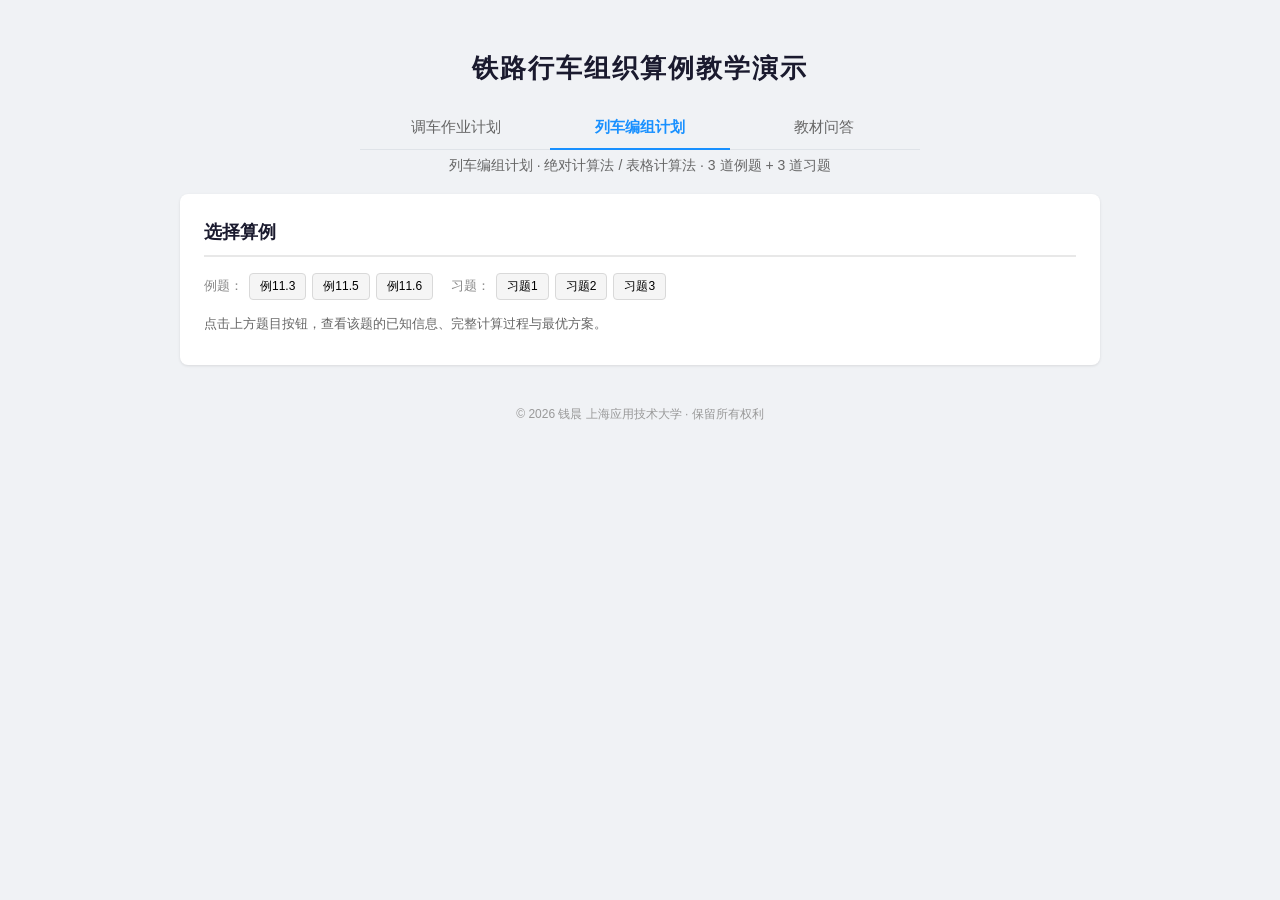
==== commit 60d4eba5: "bianzu 页改版：选题按钮 + 算例集格式完整过程 - /bianzu 改为 index 式预设按钮选题，单题 panel，hash 直达 - 绝对/表格计算法按算例集步骤写全，表格恢复算例集形式" ====
--- a/static/bianzu.html
+++ b/static/bianzu.html
@@ -3,23 +3,20 @@
 <head>
 <meta charset="UTF-8">
 <meta name="viewport" content="width=device-width, initial-scale=1.0">
-<title>技术站列车编组计划 · 算例演示</title>
+<title>列车编组计划 · 铁路行车组织算例教学演示</title>
 <link rel="stylesheet" href="style.css">
 <style>
-.nav-links{display:flex;gap:16px;justify-content:center;flex-wrap:wrap;margin:0 0 14px;font-size:14px}
-.nav-links a{color:#1890ff;text-decoration:none}
-.nav-links a:hover{text-decoration:underline}
-.toc{display:flex;flex-wrap:wrap;gap:8px;margin-top:8px}
-.toc a{background:#eef4ff;color:#1d63b8;border-radius:14px;padding:3px 11px;font-size:13px;text-decoration:none}
-.toc a:hover{background:#dbe9ff}
-.plan-table{border-collapse:collapse;width:100%;margin:10px 0 4px;font-size:13px}
+.toc{display:none}
+.plan-table{border-collapse:collapse;width:100%;margin:8px 0 4px;font-size:13px}
 .plan-table th,.plan-table td{border:1px solid #dcdfe6;padding:5px 7px;text-align:center;vertical-align:middle}
 .plan-table th{background:#f5f7fa;font-weight:600;white-space:nowrap}
 .plan-table td.lbl{text-align:left;white-space:nowrap}
 .plan-table td.muted{color:#999}
-.plan-table tr.opt td{background:#fff7e6}
 .table-scroll{overflow-x:auto;-webkit-overflow-scrolling:touch}
-.figure{text-align:center;margin:14px 0 6px}
+.calc-table{table-layout:fixed}
+.calc-table td{padding:4px 6px}
+#selectedInfo{margin-top:10px}
+.figure{text-align:center;margin:12px 0 6px}
 .figure img{max-width:100%;height:auto;background:#fff;border:1px solid #eee;border-radius:4px;padding:6px}
 .figcap{color:#666;font-size:13px;margin-top:4px;text-align:center}
 .result-box{border-left:4px solid #1890ff;background:#f0f7ff;padding:10px 14px;border-radius:4px;margin-top:12px;font-size:14px}
@@ -28,143 +25,462 @@
 .legend{font-size:13px;color:#555;margin:4px 0 0}
 .mark-o{color:#1d7a46;margin-left:1px}
 .mark-t{color:#b26a00;margin-left:1px;font-weight:700}
-.stage-block{margin:14px 0}
-.stage-block h4{font-size:14px;color:#1a1a2e;margin:10px 0 4px}
-details.stage{border:1px solid #eee;border-radius:6px;padding:0 12px;margin:10px 0}
-details.stage>summary{cursor:pointer;padding:9px 0;font-weight:600;color:#1a1a2e}
-details.stage[open]>summary{margin-bottom:2px}
-.formula{background:#fafafa;border:1px solid #eee;border-radius:4px;padding:8px 12px;margin:8px 0;font-size:15px}
-.formula em{font-style:italic;font-family:"Times New Roman",serif}
-.problem-statement{font-size:14px;color:#444}
-.problem-statement b{color:#1a1a2e}
-@media (max-width:600px){.plan-table{font-size:12px}.plan-table th,.plan-table td{padding:3px 4px}.card{padding:16px}}
+.problem-panel[hidden]{display:none!important}
+.problem-panel h2{font-size:18px;color:#1a1a2e;margin-bottom:10px;padding-bottom:8px;border-bottom:2px solid #e8e8e8}
+.problem-panel h3{font-size:16px;color:#1a1a2e;margin:18px 0 8px;padding-bottom:5px;border-bottom:1px solid #eee}
+.problem-panel h4{font-size:14px;color:#1a1a2e;margin:14px 0 6px}
+.problem-panel h5{font-size:14px;color:#333;margin:10px 0 4px}
+.calc-line{font-size:14px;color:#1a1a2e;margin:6px 0}
+.scheme-block{border:1px solid #eee;border-radius:6px;padding:10px 12px;margin:14px 0;background:#fcfcfd}
+.scheme-block h5{margin:0 0 6px;font-size:14px;color:#1a1a2e}
+.preset.active{background:#1890ff;color:#fff;border-color:#1890ff}
+@media (max-width:600px){.problem-panel h3{font-size:15px}.calc-table{font-size:12px}}
 </style>
 </head>
 <body>
 <div class="container">
-<header>
-  <h1>技术站列车编组计划 · 算例演示</h1>
-  <p class="subtitle">绝对计算法 / 表格计算法 · 3 道例题 + 3 道习题 · 列车到达站图与最优方案</p>
+<header class="site-header">
+  <h1>铁路行车组织算例教学演示</h1>
+  <nav class="top-tabs" aria-label="主导航">
+    <a href="/">调车作业计划</a>
+    <a href="/bianzu" class="active">列车编组计划</a>
+    <a href="/qa">教材问答</a>
+  </nav>
+  <p class="subtitle">列车编组计划 · 绝对计算法 / 表格计算法 · 3 道例题 + 3 道习题</p>
 </header>
-<nav class="nav-links">
-  <a href="/">调车作业计划</a>
-  <a href="/bianzu">编组计划算例</a>
-  <a href="/qa">教材问答</a>
-</nav>
 <main>
-<section class="card" id="method">
-  <h2>方法要点</h2>
-  <p>每个支点站把本站出发的车流划分为若干组，每组开行一列流，列车到达该组内最近的车站；
-  车流在途中按「接续归并」原则换乘：在不越过目的地的列流中，选择终点最远的一列。</p>
-  <div class="formula">
-    <div><em>F</em><sub>耗</sub> = Σ <em>N</em><sub>改编</sub> · <em>t</em><sub>节</sub> + Σ <em>k</em><sub>i</sub> · <em>T</em><sub>集</sub><sup>i</sup></div>
-    <div><em>F</em><sub>节</sub> = Σ <em>N</em><sub>通</sub> · <em>t</em><sub>节</sub> − Σ <em>k</em><sub>i</sub> · <em>T</em><sub>集</sub><sup>i</sup> = <em>C</em> − <em>F</em><sub>耗</sub></div>
-  </div>
-  <p><b>绝对条件：</b>若某支车流在途中某站无改编通过的节省 <em>N</em><sub>ij</sub>·<em>t</em><sub>k</sub>
-  已大于开行一列流在始发站的集结消耗 <em>T</em><sub>i</sub>，则该车流必须单开直达（△）。</p>
-  <p><b>必要条件：</b>若 <em>N</em><sub>ij</sub>·Σ<em>t</em><sub>k</sub> &gt; <em>T</em><sub>i</sub>，暂定单开（○）。</p>
-  <p><b>绝对计算法：</b>枚举全部编组方案，逐方案计算 <em>F</em><sub>耗</sub>，取最小者。<br>
-  <b>表格计算法：</b>由绝对/必要条件确定初始方案，再按「压缩长程车流的到站或发站」逐步调整，
-  比较 <em>F</em><sub>节</sub>，取节省最大者。</p>
-  <div class="toc"><a href='#ex11.3'>例 11.3</a><a href='#ex11.5'>例 11.5</a><a href='#ex11.6'>例 11.6</a><a href='#xt1'>习题 1</a><a href='#xt2'>习题 2</a><a href='#xt3'>习题 3</a></div>
-</section>
-<section class='card' id='ex11.3'>
+<section class='card' id='selector'><h2>选择算例</h2><div class='preset-row'><span class='preset-label'>例题：</span><button type='button' class='btn-sm preset problem-btn' data-target='p-ex11.3' data-info="4 个支点站（A3–A0） · T集：A3=500，A2=600 · t节：A2=4.0，A1=3.0 · 非短途车流：N31=120，N30=100，N20=80">例11.3</button><button type='button' class='btn-sm preset problem-btn' data-target='p-ex11.5' data-info="4 个支点站（A3–A0） · T集：A3=500，A2=540 · t节：A2=4.0，A1=3.0 · 非短途车流：N31=95，N30=115，N20=185">例11.5</button><button type='button' class='btn-sm preset problem-btn' data-target='p-ex11.6' data-info="5 个支点站（A4–A0） · T集：A4=600，A3=550，A2=500 · t节：A3=2.5，A2=3.0，A1=2.0 · 非短途车流：N42=180，N41=250，N40=60，N31=100，N30=130，N20=300">例11.6</button><span class='preset-label' style='margin-left:12px'>习题：</span><button type='button' class='btn-sm preset problem-btn' data-target='p-xt1' data-info="4 个支点站（A3–A0） · T集：A3=600，A2=500 · t节：A2=4.0，A1=3.0 · 非短途车流：N31=100，N30=100，N20=100">习题1</button><button type='button' class='btn-sm preset problem-btn' data-target='p-xt2' data-info="5 个支点站（A4–A0） · T集：A4=600，A3=600，A2=500 · t节：A3=5.0，A2=5.0，A1=4.0 · 非短途车流：N42=170，N41=100，N40=360，N31=20，N30=150，N20=200">习题2</button><button type='button' class='btn-sm preset problem-btn' data-target='p-xt3' data-info="5 个支点站（A4–A0） · T集：A4=560，A3=560，A2=560 · t节：A3=3.5，A2=2.6，A1=3.1 · 非短途车流：N42=580，N41=90，N40=200，N31=20，N30=130，N20=300">习题3</button></div><p class='note' id='selectedInfo'>点击上方题目按钮，查看该题的已知信息、完整计算过程与最优方案。</p></section>
+<div id="resultRoot">
+<section class='card problem-panel' id='p-ex11.3' hidden>
 <h2>例 11.3 · 4 个支点站（A3–A0）</h2>
-<p class='problem-statement'>短途流 N32、N21、N10 未给车数，不参与目标函数计算。</p>
-<h3>计算资料</h3>
+<h3>已知信息</h3>
 <div class='table-scroll'><table class='plan-table'><thead><tr><th>项目</th><th>A3</th><th>A2</th><th>A1</th><th>A0</th></tr></thead><tbody><tr><td class='lbl'>T<sub>集</sub></td><td>500</td><td>600</td><td></td><td></td></tr><tr><td class='lbl'>t<sub>节</sub></td><td></td><td>4.0</td><td>3.0</td><td></td></tr></tbody></table></div><div class='table-scroll'><table class='plan-table'><thead><tr><th>车流</th><th>径路</th><th>车数</th></tr></thead><tbody><tr><td class='lbl'>N<sub>31</sub></td><td>A3 → A1</td><td>120</td></tr><tr><td class='lbl'>N<sub>30</sub></td><td>A3 → A0</td><td>100</td></tr><tr><td class='lbl'>N<sub>20</sub></td><td>A2 → A0</td><td>80</td></tr></tbody></table></div>
+<p class='note'>短途流 N32、N21、N10 未给车数，不参与目标函数计算。</p>
 <h3>绝对计算法</h3>
-<p>4 个支点站方向共 10 个编组方案。逐方案计算改编车小时与集结车小时，方案⑧（0+1,2; 0+1; 0）的 F耗 最小，为 1040 车小时。</p>
-<div class='table-scroll'><table class='plan-table'><thead><tr><th>方案</th><th>编组方案</th><th>N31@A2</th><th>N30@A2</th><th>N30@A1</th><th>N20@A1</th><th>N改编·t节</th><th>k₃·T₃</th><th>k₂·T₂</th><th>F耗</th></tr></thead><tbody><tr><td>①</td><td class='lbl'>0,1,2; 0,1; 0</td><td>0</td><td>0</td><td>0</td><td>0</td><td>0</td><td>1000</td><td>600</td><td><strong>1600</strong></td></tr><tr><td>②</td><td class='lbl'>0,1+2; 0,1; 0</td><td>120</td><td>0</td><td>0</td><td>0</td><td>480</td><td>500</td><td>600</td><td><strong>1580</strong></td></tr><tr><td>③</td><td class='lbl'>0+1,2; 0,1; 0</td><td>0</td><td>0</td><td>100</td><td>0</td><td>300</td><td>500</td><td>600</td><td><strong>1400</strong></td></tr><tr><td>④</td><td class='lbl'>0+2,1; 0,1; 0</td><td>0</td><td>100</td><td>0</td><td>0</td><td>400</td><td>500</td><td>600</td><td><strong>1500</strong></td></tr><tr><td>⑤</td><td class='lbl'>0+1+2; 0,1; 0</td><td>120</td><td>100</td><td>0</td><td>0</td><td>880</td><td>0</td><td>600</td><td><strong>1480</strong></td></tr><tr><td>⑥</td><td class='lbl'>0,1,2; 0+1; 0</td><td>0</td><td>0</td><td>0</td><td>80</td><td>240</td><td>1000</td><td>0</td><td><strong>1240</strong></td></tr><tr><td>⑦</td><td class='lbl'>0,1+2; 0+1; 0</td><td>120</td><td>0</td><td>0</td><td>80</td><td>720</td><td>500</td><td>0</td><td><strong>1220</strong></td></tr><tr class='opt'><td>⑧</td><td class='lbl'>0+1,2; 0+1; 0</td><td>0</td><td>0</td><td>100</td><td>80</td><td>540</td><td>500</td><td>0</td><td><strong>1040</strong></td></tr><tr><td>⑨</td><td class='lbl'>0+2,1; 0+1; 0</td><td>0</td><td>100</td><td>100</td><td>80</td><td>940</td><td>500</td><td>0</td><td><strong>1440</strong></td></tr><tr><td>⑩</td><td class='lbl'>0+1+2; 0+1; 0</td><td>120</td><td>100</td><td>100</td><td>80</td><td>1420</td><td>0</td><td>0</td><td><strong>1420</strong></td></tr></tbody></table></div><p class='note'>表中 N31@A2 等为在该站改编的车数（0 表示无改编通过）；k₃、k₂ 为该站开行的非短途直达列流数。最优行已高亮。</p>
-<h3>表格计算法</h3>
-<p>N31·t₂=480＜T₃=500、N30·t₁=300＜T₃=500、N20·t₁=240＜T₂=600，均不满足绝对条件；N30·(t₂+t₁)=700＞T₃=500，满足必要条件，暂定单开。初始方案即方案⑦（F节=200）。调整 1：N30 与 N31 合开到 A1，净节省 180，F节=380；调整 2：N30 与 N20 在 A2 合并，F节=−60。故方案⑧最优。</p>
-<p class='legend'>记号：○ 无改编通过（节省）；△ 满足绝对条件、开行直达列车；无记号 = 在该站改编。</p>
-<div class='stage-block'><h4>初始方案（方案⑦）（0,1+2; 0+1; 0）</h4><p class='note'>方案⑦：A3 的 N30 单开，N31 与 N32 合开到 A2；A2 的 N20 与 N21 合开到 A1。</p><div class='table-scroll'><table class='plan-table'><thead><tr><th>车流 / 项目</th><th>A3</th><th>A2</th><th>A1</th><th>A0</th></tr></thead><tbody><tr><td class='lbl'>N<sub>31</sub>=120</td><td>—</td><td class='muted'>480</td><td></td><td></td></tr><tr><td class='lbl'>N<sub>30</sub>=100</td><td>—</td><td>400<span class='mark-o'>○</span></td><td>300<span class='mark-o'>○</span></td><td></td></tr><tr><td class='lbl'>N<sub>20</sub>=80</td><td></td><td>—</td><td class='muted'>240</td><td></td></tr><tr><td class='lbl'>N<sub>改编</sub></td><td></td><td>120</td><td>80</td><td></td></tr><tr><td class='lbl'>N<sub>改编</sub>·t<sub>节</sub></td><td></td><td>480</td><td>240</td><td></td><td><strong>720</strong></td></tr><tr><td class='lbl'>k<sub>i</sub>（非短途直达列流数）</td><td>1</td><td>0</td><td></td><td></td></tr><tr><td class='lbl'>k<sub>i</sub>·T<sub>集</sub><sup>i</sup></td><td>500</td><td>0</td><td></td><td></td><td><strong>500</strong></td></tr><tr><td class='lbl'>ΣN<sub>通</sub>·t<sub>节</sub></td><td colspan='4'><strong>700</strong></td></tr><tr><td class='lbl'>F<sub>节</sub></td><td colspan='4'><strong>200</strong></td></tr></tbody></table></div><div class='figure'><img src='svg/bianzu/11.9.7.svg' alt='例 11.3 · 初始方案（方案⑦）'><div class='figcap'>例 11.3 · 初始方案（方案⑦）</div></div></div>
-<div class='stage-block'><h4>调整方案 1（方案⑧，最优）（0+1,2; 0+1; 0）</h4><p class='note'>N30 与 N31 合开到 A1：节省 N31 在 A2 的通过 480，损失 N30 在 A1 的改编 300，F节 200→380。</p><div class='table-scroll'><table class='plan-table'><thead><tr><th>车流 / 项目</th><th>A3</th><th>A2</th><th>A1</th><th>A0</th></tr></thead><tbody><tr><td class='lbl'>N<sub>31</sub>=120</td><td>—</td><td>480<span class='mark-o'>○</span></td><td></td><td></td></tr><tr><td class='lbl'>N<sub>30</sub>=100</td><td>—</td><td>400<span class='mark-o'>○</span></td><td class='muted'>300</td><td></td></tr><tr><td class='lbl'>N<sub>20</sub>=80</td><td></td><td>—</td><td class='muted'>240</td><td></td></tr><tr><td class='lbl'>N<sub>改编</sub></td><td></td><td></td><td>180</td><td></td></tr><tr><td class='lbl'>N<sub>改编</sub>·t<sub>节</sub></td><td></td><td></td><td>540</td><td></td><td><strong>540</strong></td></tr><tr><td class='lbl'>k<sub>i</sub>（非短途直达列流数）</td><td>1</td><td>0</td><td></td><td></td></tr><tr><td class='lbl'>k<sub>i</sub>·T<sub>集</sub><sup>i</sup></td><td>500</td><td>0</td><td></td><td></td><td><strong>500</strong></td></tr><tr><td class='lbl'>ΣN<sub>通</sub>·t<sub>节</sub></td><td colspan='4'><strong>880</strong></td></tr><tr><td class='lbl'>F<sub>节</sub></td><td colspan='4'><strong>380</strong></td></tr></tbody></table></div><div class='figure'><img src='svg/bianzu/11.9.8.svg' alt='例 11.3 · 调整方案 1（方案⑧，最优）'><div class='figcap'>例 11.3 · 调整方案 1（方案⑧，最优）</div></div></div>
-<details class='stage'><summary>调整方案 2（方案⑤）（0+1+2; 0,1; 0） · 展开表格与到达站图</summary><div class='table-scroll'><table class='plan-table'><thead><tr><th>车流 / 项目</th><th>A3</th><th>A2</th><th>A1</th><th>A0</th></tr></thead><tbody><tr><td class='lbl'>N<sub>31</sub>=120</td><td>—</td><td class='muted'>480</td><td></td><td></td></tr><tr><td class='lbl'>N<sub>30</sub>=100</td><td>—</td><td class='muted'>400</td><td>300<span class='mark-o'>○</span></td><td></td></tr><tr><td class='lbl'>N<sub>20</sub>=80</td><td></td><td>—</td><td>240<span class='mark-o'>○</span></td><td></td></tr><tr><td class='lbl'>N<sub>改编</sub></td><td></td><td>220</td><td></td><td></td></tr><tr><td class='lbl'>N<sub>改编</sub>·t<sub>节</sub></td><td></td><td>880</td><td></td><td></td><td><strong>880</strong></td></tr><tr><td class='lbl'>k<sub>i</sub>（非短途直达列流数）</td><td>0</td><td>1</td><td></td><td></td></tr><tr><td class='lbl'>k<sub>i</sub>·T<sub>集</sub><sup>i</sup></td><td>0</td><td>600</td><td></td><td></td><td><strong>600</strong></td></tr><tr><td class='lbl'>ΣN<sub>通</sub>·t<sub>节</sub></td><td colspan='4'><strong>540</strong></td></tr><tr><td class='lbl'>F<sub>节</sub></td><td colspan='4'><strong>-60</strong></td></tr></tbody></table></div><div class='figure'><img src='svg/bianzu/11.9.5.svg' alt='例 11.3 · 调整方案 2（方案⑤）'><div class='figcap'>例 11.3 · 调整方案 2（方案⑤）</div></div></details>
+<h4>第一步，枚举所有方案，画出列车到达站图。</h4>
+<p>4 个支点站方向共 10 个编组方案，逐方案计算如下。</p>
+<h4>第二步，列出绝对计算法表格：明确非短途直达车流的量，根据到站图填写直达车流无改编通过的量为 0，剩余为车流量，并计算改编车小时、集结车小时与目标函数值。</h4>
+<div class='scheme-block'><h5>方案①（0,1,2; 0,1; 0）</h5>
+<div class='figure'><img src='svg/bianzu/11.9.1.svg' alt='方案①的列车到达站图'><div class='figcap'>方案①的列车到达站图</div></div>
+<div class='table-scroll'><table class='plan-table calc-table'><thead><tr><th></th><th>A3</th><th>A2</th><th>A1</th><th>A0</th></tr></thead><tbody><tr><td class='lbl'>T<sub>集</sub></td><td>500</td><td>600</td><td></td><td></td></tr><tr><td class='lbl'>t<sub>节</sub></td><td></td><td>4.0</td><td>3.0</td><td></td></tr><tr><td colspan='2' class='lbl'>N<sub>31</sub>=120</td><td>0</td><td></td><td></td></tr><tr><td colspan='2' class='lbl'>N<sub>30</sub>=100</td><td>0</td><td>0</td><td></td></tr><tr><td colspan='2' class='lbl'>N<sub>20</sub>=80</td><td>—</td><td>0</td><td></td></tr><tr><td colspan='2' class='lbl'>N<sub>改编</sub></td><td>0</td><td>0</td><td></td></tr><tr><td colspan='2' class='lbl'>N<sub>改编</sub>·t<sub>节</sub></td><td>0</td><td>0</td><td>0</td></tr><tr><td colspan='2' class='lbl'>T<sub>集</sub><sup>3</sup>=500</td><td colspan='2'>K<sub>3</sub>=2</td><td>1000</td></tr><tr><td colspan='2' class='lbl'>T<sub>集</sub><sup>2</sup>=600</td><td colspan='2'>K<sub>2</sub>=1</td><td>600</td></tr><tr><td colspan='4' class='lbl'>F<sub>耗</sub></td><td><strong>0+1000+600=1600</strong></td></tr></tbody></table></div>
+</div>
+<div class='scheme-block'><h5>方案②（0,1+2; 0,1; 0）</h5>
+<div class='figure'><img src='svg/bianzu/11.9.2.svg' alt='方案②的列车到达站图'><div class='figcap'>方案②的列车到达站图</div></div>
+<div class='table-scroll'><table class='plan-table calc-table'><thead><tr><th></th><th>A3</th><th>A2</th><th>A1</th><th>A0</th></tr></thead><tbody><tr><td class='lbl'>T<sub>集</sub></td><td>500</td><td>600</td><td></td><td></td></tr><tr><td class='lbl'>t<sub>节</sub></td><td></td><td>4.0</td><td>3.0</td><td></td></tr><tr><td colspan='2' class='lbl'>N<sub>31</sub>=120</td><td>120</td><td></td><td></td></tr><tr><td colspan='2' class='lbl'>N<sub>30</sub>=100</td><td>0</td><td>0</td><td></td></tr><tr><td colspan='2' class='lbl'>N<sub>20</sub>=80</td><td>—</td><td>0</td><td></td></tr><tr><td colspan='2' class='lbl'>N<sub>改编</sub></td><td>120</td><td>0</td><td></td></tr><tr><td colspan='2' class='lbl'>N<sub>改编</sub>·t<sub>节</sub></td><td>480</td><td>0</td><td>480</td></tr><tr><td colspan='2' class='lbl'>T<sub>集</sub><sup>3</sup>=500</td><td colspan='2'>K<sub>3</sub>=1</td><td>500</td></tr><tr><td colspan='2' class='lbl'>T<sub>集</sub><sup>2</sup>=600</td><td colspan='2'>K<sub>2</sub>=1</td><td>600</td></tr><tr><td colspan='4' class='lbl'>F<sub>耗</sub></td><td><strong>480+500+600=1580</strong></td></tr></tbody></table></div>
+</div>
+<div class='scheme-block'><h5>方案③（0+1,2; 0,1; 0）</h5>
+<div class='figure'><img src='svg/bianzu/11.9.3.svg' alt='方案③的列车到达站图'><div class='figcap'>方案③的列车到达站图</div></div>
+<div class='table-scroll'><table class='plan-table calc-table'><thead><tr><th></th><th>A3</th><th>A2</th><th>A1</th><th>A0</th></tr></thead><tbody><tr><td class='lbl'>T<sub>集</sub></td><td>500</td><td>600</td><td></td><td></td></tr><tr><td class='lbl'>t<sub>节</sub></td><td></td><td>4.0</td><td>3.0</td><td></td></tr><tr><td colspan='2' class='lbl'>N<sub>31</sub>=120</td><td>0</td><td></td><td></td></tr><tr><td colspan='2' class='lbl'>N<sub>30</sub>=100</td><td>0</td><td>100</td><td></td></tr><tr><td colspan='2' class='lbl'>N<sub>20</sub>=80</td><td>—</td><td>0</td><td></td></tr><tr><td colspan='2' class='lbl'>N<sub>改编</sub></td><td>0</td><td>100</td><td></td></tr><tr><td colspan='2' class='lbl'>N<sub>改编</sub>·t<sub>节</sub></td><td>0</td><td>300</td><td>300</td></tr><tr><td colspan='2' class='lbl'>T<sub>集</sub><sup>3</sup>=500</td><td colspan='2'>K<sub>3</sub>=1</td><td>500</td></tr><tr><td colspan='2' class='lbl'>T<sub>集</sub><sup>2</sup>=600</td><td colspan='2'>K<sub>2</sub>=1</td><td>600</td></tr><tr><td colspan='4' class='lbl'>F<sub>耗</sub></td><td><strong>300+500+600=1400</strong></td></tr></tbody></table></div>
+</div>
+<div class='scheme-block'><h5>方案④（0+2,1; 0,1; 0）</h5>
+<div class='figure'><img src='svg/bianzu/11.9.4.svg' alt='方案④的列车到达站图'><div class='figcap'>方案④的列车到达站图</div></div>
+<div class='table-scroll'><table class='plan-table calc-table'><thead><tr><th></th><th>A3</th><th>A2</th><th>A1</th><th>A0</th></tr></thead><tbody><tr><td class='lbl'>T<sub>集</sub></td><td>500</td><td>600</td><td></td><td></td></tr><tr><td class='lbl'>t<sub>节</sub></td><td></td><td>4.0</td><td>3.0</td><td></td></tr><tr><td colspan='2' class='lbl'>N<sub>31</sub>=120</td><td>0</td><td></td><td></td></tr><tr><td colspan='2' class='lbl'>N<sub>30</sub>=100</td><td>100</td><td>0</td><td></td></tr><tr><td colspan='2' class='lbl'>N<sub>20</sub>=80</td><td>—</td><td>0</td><td></td></tr><tr><td colspan='2' class='lbl'>N<sub>改编</sub></td><td>100</td><td>0</td><td></td></tr><tr><td colspan='2' class='lbl'>N<sub>改编</sub>·t<sub>节</sub></td><td>400</td><td>0</td><td>400</td></tr><tr><td colspan='2' class='lbl'>T<sub>集</sub><sup>3</sup>=500</td><td colspan='2'>K<sub>3</sub>=1</td><td>500</td></tr><tr><td colspan='2' class='lbl'>T<sub>集</sub><sup>2</sup>=600</td><td colspan='2'>K<sub>2</sub>=1</td><td>600</td></tr><tr><td colspan='4' class='lbl'>F<sub>耗</sub></td><td><strong>400+500+600=1500</strong></td></tr></tbody></table></div>
+</div>
+<div class='scheme-block'><h5>方案⑤（0+1+2; 0,1; 0）</h5>
+<div class='figure'><img src='svg/bianzu/11.9.5.svg' alt='方案⑤的列车到达站图'><div class='figcap'>方案⑤的列车到达站图</div></div>
+<div class='table-scroll'><table class='plan-table calc-table'><thead><tr><th></th><th>A3</th><th>A2</th><th>A1</th><th>A0</th></tr></thead><tbody><tr><td class='lbl'>T<sub>集</sub></td><td>500</td><td>600</td><td></td><td></td></tr><tr><td class='lbl'>t<sub>节</sub></td><td></td><td>4.0</td><td>3.0</td><td></td></tr><tr><td colspan='2' class='lbl'>N<sub>31</sub>=120</td><td>120</td><td></td><td></td></tr><tr><td colspan='2' class='lbl'>N<sub>30</sub>=100</td><td>100</td><td>0</td><td></td></tr><tr><td colspan='2' class='lbl'>N<sub>20</sub>=80</td><td>—</td><td>0</td><td></td></tr><tr><td colspan='2' class='lbl'>N<sub>改编</sub></td><td>220</td><td>0</td><td></td></tr><tr><td colspan='2' class='lbl'>N<sub>改编</sub>·t<sub>节</sub></td><td>880</td><td>0</td><td>880</td></tr><tr><td colspan='2' class='lbl'>T<sub>集</sub><sup>3</sup>=500</td><td colspan='2'>K<sub>3</sub>=0</td><td>0</td></tr><tr><td colspan='2' class='lbl'>T<sub>集</sub><sup>2</sup>=600</td><td colspan='2'>K<sub>2</sub>=1</td><td>600</td></tr><tr><td colspan='4' class='lbl'>F<sub>耗</sub></td><td><strong>880+0+600=1480</strong></td></tr></tbody></table></div>
+</div>
+<div class='scheme-block'><h5>方案⑥（0,1,2; 0+1; 0）</h5>
+<div class='figure'><img src='svg/bianzu/11.9.6.svg' alt='方案⑥的列车到达站图'><div class='figcap'>方案⑥的列车到达站图</div></div>
+<div class='table-scroll'><table class='plan-table calc-table'><thead><tr><th></th><th>A3</th><th>A2</th><th>A1</th><th>A0</th></tr></thead><tbody><tr><td class='lbl'>T<sub>集</sub></td><td>500</td><td>600</td><td></td><td></td></tr><tr><td class='lbl'>t<sub>节</sub></td><td></td><td>4.0</td><td>3.0</td><td></td></tr><tr><td colspan='2' class='lbl'>N<sub>31</sub>=120</td><td>0</td><td></td><td></td></tr><tr><td colspan='2' class='lbl'>N<sub>30</sub>=100</td><td>0</td><td>0</td><td></td></tr><tr><td colspan='2' class='lbl'>N<sub>20</sub>=80</td><td>—</td><td>80</td><td></td></tr><tr><td colspan='2' class='lbl'>N<sub>改编</sub></td><td>0</td><td>80</td><td></td></tr><tr><td colspan='2' class='lbl'>N<sub>改编</sub>·t<sub>节</sub></td><td>0</td><td>240</td><td>240</td></tr><tr><td colspan='2' class='lbl'>T<sub>集</sub><sup>3</sup>=500</td><td colspan='2'>K<sub>3</sub>=2</td><td>1000</td></tr><tr><td colspan='2' class='lbl'>T<sub>集</sub><sup>2</sup>=600</td><td colspan='2'>K<sub>2</sub>=0</td><td>0</td></tr><tr><td colspan='4' class='lbl'>F<sub>耗</sub></td><td><strong>240+1000+0=1240</strong></td></tr></tbody></table></div>
+</div>
+<div class='scheme-block'><h5>方案⑦（0,1+2; 0+1; 0）</h5>
+<div class='figure'><img src='svg/bianzu/11.9.7.svg' alt='方案⑦的列车到达站图'><div class='figcap'>方案⑦的列车到达站图</div></div>
+<div class='table-scroll'><table class='plan-table calc-table'><thead><tr><th></th><th>A3</th><th>A2</th><th>A1</th><th>A0</th></tr></thead><tbody><tr><td class='lbl'>T<sub>集</sub></td><td>500</td><td>600</td><td></td><td></td></tr><tr><td class='lbl'>t<sub>节</sub></td><td></td><td>4.0</td><td>3.0</td><td></td></tr><tr><td colspan='2' class='lbl'>N<sub>31</sub>=120</td><td>120</td><td></td><td></td></tr><tr><td colspan='2' class='lbl'>N<sub>30</sub>=100</td><td>0</td><td>0</td><td></td></tr><tr><td colspan='2' class='lbl'>N<sub>20</sub>=80</td><td>—</td><td>80</td><td></td></tr><tr><td colspan='2' class='lbl'>N<sub>改编</sub></td><td>120</td><td>80</td><td></td></tr><tr><td colspan='2' class='lbl'>N<sub>改编</sub>·t<sub>节</sub></td><td>480</td><td>240</td><td>720</td></tr><tr><td colspan='2' class='lbl'>T<sub>集</sub><sup>3</sup>=500</td><td colspan='2'>K<sub>3</sub>=1</td><td>500</td></tr><tr><td colspan='2' class='lbl'>T<sub>集</sub><sup>2</sup>=600</td><td colspan='2'>K<sub>2</sub>=0</td><td>0</td></tr><tr><td colspan='4' class='lbl'>F<sub>耗</sub></td><td><strong>720+500+0=1220</strong></td></tr></tbody></table></div>
+</div>
+<div class='scheme-block'><h5>方案⑧（0+1,2; 0+1; 0）</h5>
+<div class='figure'><img src='svg/bianzu/11.9.8.svg' alt='方案⑧的列车到达站图'><div class='figcap'>方案⑧的列车到达站图</div></div>
+<div class='table-scroll'><table class='plan-table calc-table'><thead><tr><th></th><th>A3</th><th>A2</th><th>A1</th><th>A0</th></tr></thead><tbody><tr><td class='lbl'>T<sub>集</sub></td><td>500</td><td>600</td><td></td><td></td></tr><tr><td class='lbl'>t<sub>节</sub></td><td></td><td>4.0</td><td>3.0</td><td></td></tr><tr><td colspan='2' class='lbl'>N<sub>31</sub>=120</td><td>0</td><td></td><td></td></tr><tr><td colspan='2' class='lbl'>N<sub>30</sub>=100</td><td>0</td><td>100</td><td></td></tr><tr><td colspan='2' class='lbl'>N<sub>20</sub>=80</td><td>—</td><td>80</td><td></td></tr><tr><td colspan='2' class='lbl'>N<sub>改编</sub></td><td>0</td><td>180</td><td></td></tr><tr><td colspan='2' class='lbl'>N<sub>改编</sub>·t<sub>节</sub></td><td>0</td><td>540</td><td>540</td></tr><tr><td colspan='2' class='lbl'>T<sub>集</sub><sup>3</sup>=500</td><td colspan='2'>K<sub>3</sub>=1</td><td>500</td></tr><tr><td colspan='2' class='lbl'>T<sub>集</sub><sup>2</sup>=600</td><td colspan='2'>K<sub>2</sub>=0</td><td>0</td></tr><tr><td colspan='4' class='lbl'>F<sub>耗</sub></td><td><strong>540+500+0=1040</strong></td></tr></tbody></table></div>
+</div>
+<div class='scheme-block'><h5>方案⑨（0+2,1; 0+1; 0）</h5>
+<div class='figure'><img src='svg/bianzu/11.9.9.svg' alt='方案⑨的列车到达站图'><div class='figcap'>方案⑨的列车到达站图</div></div>
+<div class='table-scroll'><table class='plan-table calc-table'><thead><tr><th></th><th>A3</th><th>A2</th><th>A1</th><th>A0</th></tr></thead><tbody><tr><td class='lbl'>T<sub>集</sub></td><td>500</td><td>600</td><td></td><td></td></tr><tr><td class='lbl'>t<sub>节</sub></td><td></td><td>4.0</td><td>3.0</td><td></td></tr><tr><td colspan='2' class='lbl'>N<sub>31</sub>=120</td><td>0</td><td></td><td></td></tr><tr><td colspan='2' class='lbl'>N<sub>30</sub>=100</td><td>100</td><td>100</td><td></td></tr><tr><td colspan='2' class='lbl'>N<sub>20</sub>=80</td><td>—</td><td>80</td><td></td></tr><tr><td colspan='2' class='lbl'>N<sub>改编</sub></td><td>100</td><td>180</td><td></td></tr><tr><td colspan='2' class='lbl'>N<sub>改编</sub>·t<sub>节</sub></td><td>400</td><td>540</td><td>940</td></tr><tr><td colspan='2' class='lbl'>T<sub>集</sub><sup>3</sup>=500</td><td colspan='2'>K<sub>3</sub>=1</td><td>500</td></tr><tr><td colspan='2' class='lbl'>T<sub>集</sub><sup>2</sup>=600</td><td colspan='2'>K<sub>2</sub>=0</td><td>0</td></tr><tr><td colspan='4' class='lbl'>F<sub>耗</sub></td><td><strong>940+500+0=1440</strong></td></tr></tbody></table></div>
+</div>
+<div class='scheme-block'><h5>方案⑩（0+1+2; 0+1; 0）</h5>
+<div class='figure'><img src='svg/bianzu/11.9.10.svg' alt='方案⑩的列车到达站图'><div class='figcap'>方案⑩的列车到达站图</div></div>
+<div class='table-scroll'><table class='plan-table calc-table'><thead><tr><th></th><th>A3</th><th>A2</th><th>A1</th><th>A0</th></tr></thead><tbody><tr><td class='lbl'>T<sub>集</sub></td><td>500</td><td>600</td><td></td><td></td></tr><tr><td class='lbl'>t<sub>节</sub></td><td></td><td>4.0</td><td>3.0</td><td></td></tr><tr><td colspan='2' class='lbl'>N<sub>31</sub>=120</td><td>120</td><td></td><td></td></tr><tr><td colspan='2' class='lbl'>N<sub>30</sub>=100</td><td>100</td><td>100</td><td></td></tr><tr><td colspan='2' class='lbl'>N<sub>20</sub>=80</td><td>—</td><td>80</td><td></td></tr><tr><td colspan='2' class='lbl'>N<sub>改编</sub></td><td>220</td><td>180</td><td></td></tr><tr><td colspan='2' class='lbl'>N<sub>改编</sub>·t<sub>节</sub></td><td>880</td><td>540</td><td>1420</td></tr><tr><td colspan='2' class='lbl'>T<sub>集</sub><sup>3</sup>=500</td><td colspan='2'>K<sub>3</sub>=0</td><td>0</td></tr><tr><td colspan='2' class='lbl'>T<sub>集</sub><sup>2</sup>=600</td><td colspan='2'>K<sub>2</sub>=0</td><td>0</td></tr><tr><td colspan='4' class='lbl'>F<sub>耗</sub></td><td><strong>1420+0+0=1420</strong></td></tr></tbody></table></div>
+</div>
+<h4>第三步，找到车小时消耗最小的方案。</h4>
+<p>方案⑧ 的 F耗 最小，为 1040 车小时，为最佳方案。</p>
+<h3>表格计算法</h3>
+<h4>第 1 步，根据车流量计算所有的 N<sub>通</sub>·t<sub>节</sub> 值，并填入计算表。</h4>
+<div class='table-scroll'><table class='plan-table calc-table'><thead><tr><th></th><th>A3</th><th>A2</th><th>A1</th><th>A0</th></tr></thead><tbody><tr><td class='lbl'>T<sub>集</sub></td><td>500</td><td>600</td><td></td><td></td></tr><tr><td class='lbl'>t<sub>节</sub></td><td></td><td>4.0</td><td>3.0</td><td></td></tr><tr><td colspan='2' class='lbl'>N<sub>31</sub>=120</td><td>480</td><td></td><td></td></tr><tr><td colspan='2' class='lbl'>N<sub>30</sub>=100</td><td>400</td><td>300</td><td></td></tr><tr><td colspan='2' class='lbl'>N<sub>20</sub>=80</td><td>—</td><td>240</td><td></td></tr></tbody></table></div>
+<h4>第 2 步，计算绝对条件、必要条件，确定初始方案，并计算目标函数值。</h4>
+<h5>（1）绝对条件的判断</h5>
+<p>N<sub>31</sub>·t<sub>节</sub><sup>2</sup> = 120×4.0 = 480 ＜ T<sub>集</sub><sup>3</sup> = 500，不满足绝对条件。</p>
+<p>N<sub>30</sub>·t<sub>节</sub><sup>1</sup> = 100×3.0 = 300 ＜ T<sub>集</sub><sup>3</sup> = 500，不满足绝对条件。</p>
+<p>N<sub>20</sub>·t<sub>节</sub><sup>1</sup> = 80×3.0 = 240 ＜ T<sub>集</sub><sup>2</sup> = 600，不满足绝对条件。</p>
+<h5>（2）必要条件的判断</h5>
+<p>N<sub>31</sub>·(t<sub>节</sub><sup>2</sup>) = 120×(4.0) = 480 ＜ T<sub>集</sub><sup>3</sup> = 500，不满足必要条件，与相邻车流合并。</p>
+<p>N<sub>30</sub>·(t<sub>节</sub><sup>2</sup>+t<sub>节</sub><sup>1</sup>) = 100×(4.0 + 3.0) = 700 ≥ T<sub>集</sub><sup>3</sup> = 500，满足必要条件，暂定单开（○）。</p>
+<p>N<sub>20</sub>·(t<sub>节</sub><sup>1</sup>) = 80×(3.0) = 240 ＜ T<sub>集</sub><sup>2</sup> = 600，不满足必要条件，与相邻车流合并。</p>
+<h5>（3）其余车流的合并</h5>
+<p>N31 与 N32 合开到 A2；N20 与 N21 合开到 A1；N31 与 N20 无法合并，形成不了非短途直达列流。初始方案为方案⑦。</p>
+<h5>初始方案（方案⑦）（0,1+2; 0+1; 0）</h5>
+<p>N30 单开 3→0；N31 与 N32 合开到 A2；N20 与 N21 合开到 A1。</p>
+<div class='table-scroll'><table class='plan-table calc-table'><thead><tr><th></th><th>A3</th><th>A2</th><th>A1</th><th>A0</th></tr></thead><tbody><tr><td class='lbl'>T<sub>集</sub></td><td>500</td><td>600</td><td></td><td></td></tr><tr><td class='lbl'>t<sub>节</sub></td><td></td><td>4.0</td><td>3.0</td><td></td></tr><tr><td colspan='2' class='lbl'>N<sub>31</sub>=120</td><td class='muted'>480</td><td></td><td></td></tr><tr><td colspan='2' class='lbl'>N<sub>30</sub>=100</td><td>400<span class='mark-o'>○</span></td><td>300<span class='mark-o'>○</span></td><td></td></tr><tr><td colspan='2' class='lbl'>N<sub>20</sub>=80</td><td>—</td><td class='muted'>240</td><td></td></tr><tr><td colspan='2' class='lbl'>N<sub>改编</sub></td><td>120</td><td>80</td><td></td></tr><tr><td colspan='2' class='lbl'>N<sub>改编</sub>·t<sub>节</sub></td><td>480</td><td>240</td><td>720</td></tr><tr><td colspan='2' class='lbl'>T<sub>集</sub><sup>3</sup>=500</td><td colspan='2'>K<sub>3</sub>=1</td><td>500</td></tr><tr><td colspan='2' class='lbl'>T<sub>集</sub><sup>2</sup>=600</td><td colspan='2'>K<sub>2</sub>=0</td><td>0</td></tr><tr><td colspan='4' class='lbl'>F<sub>节</sub></td><td><strong>700−500=200</strong></td></tr></tbody></table></div>
+<div class='figure'><img src='svg/bianzu/11.9.7.svg' alt='例 11.3 · 初始方案（方案⑦）'><div class='figcap'>例 11.3 · 初始方案（方案⑦）</div></div>
+<p class='calc-line'>F<sub>节</sub> = 700 − 500 = 200 车小时。</p>
+<p>经绝对计算法验证：F耗(方案⑩) − F耗(方案⑦) = 1420 − 1220 = 200 = F节。</p>
+<h4>第 3 步，调整初始方案，使用绝对条件验证方案可行性，做出计算表格和列车到达站图，然后比较所有调整方案目标函数值。</h4>
+<h5>调整方案 1（方案⑧，最优）（0+1,2; 0+1; 0）</h5>
+<p>压缩 N30 的到站：N30 与 N31 合开到 A1。节省 N31 在 A2 的通过 480，损失 N30 在 A1 的改编 300，净节省 180。</p>
+<p>经验证，N30 在 A1 的通过节省 300＜T集³=500，不满足绝对条件，可以与 N31 合并。</p>
+<div class='table-scroll'><table class='plan-table calc-table'><thead><tr><th></th><th>A3</th><th>A2</th><th>A1</th><th>A0</th></tr></thead><tbody><tr><td class='lbl'>T<sub>集</sub></td><td>500</td><td>600</td><td></td><td></td></tr><tr><td class='lbl'>t<sub>节</sub></td><td></td><td>4.0</td><td>3.0</td><td></td></tr><tr><td colspan='2' class='lbl'>N<sub>31</sub>=120</td><td>480<span class='mark-o'>○</span></td><td></td><td></td></tr><tr><td colspan='2' class='lbl'>N<sub>30</sub>=100</td><td>400<span class='mark-o'>○</span></td><td class='muted'>300</td><td></td></tr><tr><td colspan='2' class='lbl'>N<sub>20</sub>=80</td><td>—</td><td class='muted'>240</td><td></td></tr><tr><td colspan='2' class='lbl'>N<sub>改编</sub></td><td></td><td>180</td><td></td></tr><tr><td colspan='2' class='lbl'>N<sub>改编</sub>·t<sub>节</sub></td><td>0</td><td>540</td><td>540</td></tr><tr><td colspan='2' class='lbl'>T<sub>集</sub><sup>3</sup>=500</td><td colspan='2'>K<sub>3</sub>=1</td><td>500</td></tr><tr><td colspan='2' class='lbl'>T<sub>集</sub><sup>2</sup>=600</td><td colspan='2'>K<sub>2</sub>=0</td><td>0</td></tr><tr><td colspan='4' class='lbl'>F<sub>节</sub></td><td><strong>880−500=380</strong></td></tr></tbody></table></div>
+<div class='figure'><img src='svg/bianzu/11.9.8.svg' alt='例 11.3 · 调整方案 1（方案⑧，最优）'><div class='figcap'>例 11.3 · 调整方案 1（方案⑧，最优）</div></div>
+<p class='calc-line'>F<sub>节</sub> = 880 − 500 = 380 车小时。</p>
+<p>经绝对计算法验证：F耗(方案⑩) − F耗(方案⑧) = 1420 − 1040 = 380 = F节。</p>
+<h5>调整方案 2（方案⑤）（0+1+2; 0,1; 0）</h5>
+<p>压缩 N30 的发站：N30 改经 A2 与 N20 合并。取消 3→1 列流节省 500，N30、N31 在 A2 改编损失 880；新开 2→0 列流增加 600，但 N20、N30 在 A1 通过节省 240+300，净 −440。</p>
+<p>经验证，N30 在 A2 的通过节省 400＜T集²=600，不满足绝对条件，可以与 N20 合并。</p>
+<div class='table-scroll'><table class='plan-table calc-table'><thead><tr><th></th><th>A3</th><th>A2</th><th>A1</th><th>A0</th></tr></thead><tbody><tr><td class='lbl'>T<sub>集</sub></td><td>500</td><td>600</td><td></td><td></td></tr><tr><td class='lbl'>t<sub>节</sub></td><td></td><td>4.0</td><td>3.0</td><td></td></tr><tr><td colspan='2' class='lbl'>N<sub>31</sub>=120</td><td class='muted'>480</td><td></td><td></td></tr><tr><td colspan='2' class='lbl'>N<sub>30</sub>=100</td><td class='muted'>400</td><td>300<span class='mark-o'>○</span></td><td></td></tr><tr><td colspan='2' class='lbl'>N<sub>20</sub>=80</td><td>—</td><td>240<span class='mark-o'>○</span></td><td></td></tr><tr><td colspan='2' class='lbl'>N<sub>改编</sub></td><td>220</td><td></td><td></td></tr><tr><td colspan='2' class='lbl'>N<sub>改编</sub>·t<sub>节</sub></td><td>880</td><td>0</td><td>880</td></tr><tr><td colspan='2' class='lbl'>T<sub>集</sub><sup>3</sup>=500</td><td colspan='2'>K<sub>3</sub>=0</td><td>0</td></tr><tr><td colspan='2' class='lbl'>T<sub>集</sub><sup>2</sup>=600</td><td colspan='2'>K<sub>2</sub>=1</td><td>600</td></tr><tr><td colspan='4' class='lbl'>F<sub>节</sub></td><td><strong>540−600=-60</strong></td></tr></tbody></table></div>
+<div class='figure'><img src='svg/bianzu/11.9.5.svg' alt='例 11.3 · 调整方案 2（方案⑤）'><div class='figcap'>例 11.3 · 调整方案 2（方案⑤）</div></div>
+<p class='calc-line'>F<sub>节</sub> = 540 − 600 = -60 车小时。</p>
+<p>经绝对计算法验证：F耗(方案⑩) − F耗(方案⑤) = 1420 − 1480 = -60 = F节。</p>
+<h4>第 4 步，比较目标函数值，确定最佳方案。</h4>
+<p>三个方案的 F节 分别为 200、380、−60，调整方案 1（方案⑧）最大，故为最佳方案。</p>
 <h3>结论</h3>
 <div class='result-box'><p><strong>最优方案：</strong>方案⑧：A3 的 N30 与 N31 合开到 A1、N32 单开；A2 的 N20 与 N21 合开到 A1；A1 的 N10 开往 A0。</p><p><strong>目标函数值：</strong>F耗 = 1040 车小时；F节 = 380 车小时（F节 为相对全改编基线的节省）</p></div>
 </section>
-<section class='card' id='ex11.5'>
+<section class='card problem-panel' id='p-ex11.5' hidden>
 <h2>例 11.5 · 4 个支点站（A3–A0）</h2>
-<p class='problem-statement'>短途流 N32=100、N21=90、N10=120 只影响图形，不进入目标函数。</p>
-<h3>计算资料</h3>
+<h3>已知信息</h3>
 <div class='table-scroll'><table class='plan-table'><thead><tr><th>项目</th><th>A3</th><th>A2</th><th>A1</th><th>A0</th></tr></thead><tbody><tr><td class='lbl'>T<sub>集</sub></td><td>500</td><td>540</td><td></td><td></td></tr><tr><td class='lbl'>t<sub>节</sub></td><td></td><td>4.0</td><td>3.0</td><td></td></tr></tbody></table></div><div class='table-scroll'><table class='plan-table'><thead><tr><th>车流</th><th>径路</th><th>车数</th></tr></thead><tbody><tr><td class='lbl'>N<sub>31</sub></td><td>A3 → A1</td><td>95</td></tr><tr><td class='lbl'>N<sub>30</sub></td><td>A3 → A0</td><td>115</td></tr><tr><td class='lbl'>N<sub>20</sub></td><td>A2 → A0</td><td>185</td></tr></tbody></table></div>
+<p class='note'>短途流 N32=100、N21=90、N10=120 只影响图形，不进入目标函数。</p>
 <h3>绝对计算法</h3>
-<p>逐方案计算后，方案⑤（0+1+2; 0+1; 0）的 F耗 最小，为 1380 车小时。</p>
-<div class='table-scroll'><table class='plan-table'><thead><tr><th>方案</th><th>编组方案</th><th>N31@A2</th><th>N30@A2</th><th>N30@A1</th><th>N20@A1</th><th>N改编·t节</th><th>k₃·T₃</th><th>k₂·T₂</th><th>F耗</th></tr></thead><tbody><tr><td>①</td><td class='lbl'>0,1,2; 0,1; 0</td><td>0</td><td>0</td><td>0</td><td>0</td><td>0</td><td>1000</td><td>540</td><td><strong>1540</strong></td></tr><tr><td>②</td><td class='lbl'>0,1+2; 0,1; 0</td><td>95</td><td>0</td><td>0</td><td>0</td><td>380</td><td>500</td><td>540</td><td><strong>1420</strong></td></tr><tr><td>③</td><td class='lbl'>0+1,2; 0,1; 0</td><td>0</td><td>0</td><td>115</td><td>0</td><td>345</td><td>500</td><td>540</td><td><strong>1385</strong></td></tr><tr><td>④</td><td class='lbl'>0+2,1; 0,1; 0</td><td>0</td><td>115</td><td>0</td><td>0</td><td>460</td><td>500</td><td>540</td><td><strong>1500</strong></td></tr><tr class='opt'><td>⑤</td><td class='lbl'>0+1+2; 0,1; 0</td><td>95</td><td>115</td><td>0</td><td>0</td><td>840</td><td>0</td><td>540</td><td><strong>1380</strong></td></tr><tr><td>⑥</td><td class='lbl'>0,1,2; 0+1; 0</td><td>0</td><td>0</td><td>0</td><td>185</td><td>555</td><td>1000</td><td>0</td><td><strong>1555</strong></td></tr><tr><td>⑦</td><td class='lbl'>0,1+2; 0+1; 0</td><td>95</td><td>0</td><td>0</td><td>185</td><td>935</td><td>500</td><td>0</td><td><strong>1435</strong></td></tr><tr><td>⑧</td><td class='lbl'>0+1,2; 0+1; 0</td><td>0</td><td>0</td><td>115</td><td>185</td><td>900</td><td>500</td><td>0</td><td><strong>1400</strong></td></tr><tr><td>⑨</td><td class='lbl'>0+2,1; 0+1; 0</td><td>0</td><td>115</td><td>115</td><td>185</td><td>1360</td><td>500</td><td>0</td><td><strong>1860</strong></td></tr><tr><td>⑩</td><td class='lbl'>0+1+2; 0+1; 0</td><td>95</td><td>115</td><td>115</td><td>185</td><td>1740</td><td>0</td><td>0</td><td><strong>1740</strong></td></tr></tbody></table></div><p class='note'>表中 N31@A2 等为在该站改编的车数（0 表示无改编通过）；k₃、k₂ 为该站开行的非短途直达列流数。最优行已高亮。</p>
-<h3>表格计算法</h3>
-<p>N20·t₁=555＞T₂=540，满足绝对条件，必须单开（△）；N30·(t₂+t₁)=805＞T₃=500，满足必要条件，暂定单开（○）；N31·t₂=380＜T₃=500，不满足，与 N32 一起经 A2 转接。初始方案 F节=320。过渡Ⅰ（N30 与 N31 合并）F节=355；过渡Ⅱ（N30 与 N20 在 A2 合并）F节=360，优于过渡Ⅰ，故选过渡Ⅱ。</p>
-<p class='legend'>记号：○ 无改编通过（节省）；△ 满足绝对条件、开行直达列车；无记号 = 在该站改编。</p>
-<div class='stage-block'><h4>初始方案（方案②）（0,1+2; 0,1; 0）</h4><p class='note'>N30 单开 3→0，N31 与 N32 合开到 A2；N20 单开 2→0，N21 与 N31 合开到 A1。F节=320。</p><div class='table-scroll'><table class='plan-table'><thead><tr><th>车流 / 项目</th><th>A3</th><th>A2</th><th>A1</th><th>A0</th></tr></thead><tbody><tr><td class='lbl'>N<sub>31</sub>=95</td><td>—</td><td class='muted'>380</td><td></td><td></td></tr><tr><td class='lbl'>N<sub>30</sub>=115</td><td>—</td><td>460<span class='mark-o'>○</span></td><td>345<span class='mark-o'>○</span></td><td></td></tr><tr><td class='lbl'>N<sub>20</sub>=185</td><td></td><td>—</td><td>555<span class='mark-t'>△</span></td><td></td></tr><tr><td class='lbl'>N<sub>改编</sub></td><td></td><td>95</td><td></td><td></td></tr><tr><td class='lbl'>N<sub>改编</sub>·t<sub>节</sub></td><td></td><td>380</td><td></td><td></td><td><strong>380</strong></td></tr><tr><td class='lbl'>k<sub>i</sub>（非短途直达列流数）</td><td>1</td><td>1</td><td></td><td></td></tr><tr><td class='lbl'>k<sub>i</sub>·T<sub>集</sub><sup>i</sup></td><td>500</td><td>540</td><td></td><td></td><td><strong>1040</strong></td></tr><tr><td class='lbl'>ΣN<sub>通</sub>·t<sub>节</sub></td><td colspan='4'><strong>1360</strong></td></tr><tr><td class='lbl'>F<sub>节</sub></td><td colspan='4'><strong>320</strong></td></tr></tbody></table></div><div class='figure'><img src='svg/bianzu/11.9.2.svg' alt='例 11.5 · 初始方案（方案②）'><div class='figcap'>例 11.5 · 初始方案（方案②）</div></div></div>
-<details class='stage'><summary>过渡方案Ⅰ（方案③）（0+1,2; 0,1; 0） · 展开表格与到达站图</summary><div class='table-scroll'><table class='plan-table'><thead><tr><th>车流 / 项目</th><th>A3</th><th>A2</th><th>A1</th><th>A0</th></tr></thead><tbody><tr><td class='lbl'>N<sub>31</sub>=95</td><td>—</td><td>380<span class='mark-o'>○</span></td><td></td><td></td></tr><tr><td class='lbl'>N<sub>30</sub>=115</td><td>—</td><td>460<span class='mark-o'>○</span></td><td class='muted'>345</td><td></td></tr><tr><td class='lbl'>N<sub>20</sub>=185</td><td></td><td>—</td><td>555<span class='mark-t'>△</span></td><td></td></tr><tr><td class='lbl'>N<sub>改编</sub></td><td></td><td></td><td>115</td><td></td></tr><tr><td class='lbl'>N<sub>改编</sub>·t<sub>节</sub></td><td></td><td></td><td>345</td><td></td><td><strong>345</strong></td></tr><tr><td class='lbl'>k<sub>i</sub>（非短途直达列流数）</td><td>1</td><td>1</td><td></td><td></td></tr><tr><td class='lbl'>k<sub>i</sub>·T<sub>集</sub><sup>i</sup></td><td>500</td><td>540</td><td></td><td></td><td><strong>1040</strong></td></tr><tr><td class='lbl'>ΣN<sub>通</sub>·t<sub>节</sub></td><td colspan='4'><strong>1395</strong></td></tr><tr><td class='lbl'>F<sub>节</sub></td><td colspan='4'><strong>355</strong></td></tr></tbody></table></div><div class='figure'><img src='svg/bianzu/11.9.3.svg' alt='例 11.5 · 过渡方案Ⅰ（方案③）'><div class='figcap'>例 11.5 · 过渡方案Ⅰ（方案③）</div></div></details>
-<div class='stage-block'><h4>过渡方案Ⅱ（方案⑤，最优）（0+1+2; 0,1; 0）</h4><p class='note'>N30 改在 A2 与 N20 合并：损失 N30 在 A2 的 460，节省 3→0 列流 500，净节省 40。F节=360。</p><div class='table-scroll'><table class='plan-table'><thead><tr><th>车流 / 项目</th><th>A3</th><th>A2</th><th>A1</th><th>A0</th></tr></thead><tbody><tr><td class='lbl'>N<sub>31</sub>=95</td><td>—</td><td class='muted'>380</td><td></td><td></td></tr><tr><td class='lbl'>N<sub>30</sub>=115</td><td>—</td><td class='muted'>460</td><td>345<span class='mark-o'>○</span></td><td></td></tr><tr><td class='lbl'>N<sub>20</sub>=185</td><td></td><td>—</td><td>555<span class='mark-t'>△</span></td><td></td></tr><tr><td class='lbl'>N<sub>改编</sub></td><td></td><td>210</td><td></td><td></td></tr><tr><td class='lbl'>N<sub>改编</sub>·t<sub>节</sub></td><td></td><td>840</td><td></td><td></td><td><strong>840</strong></td></tr><tr><td class='lbl'>k<sub>i</sub>（非短途直达列流数）</td><td>0</td><td>1</td><td></td><td></td></tr><tr><td class='lbl'>k<sub>i</sub>·T<sub>集</sub><sup>i</sup></td><td>0</td><td>540</td><td></td><td></td><td><strong>540</strong></td></tr><tr><td class='lbl'>ΣN<sub>通</sub>·t<sub>节</sub></td><td colspan='4'><strong>900</strong></td></tr><tr><td class='lbl'>F<sub>节</sub></td><td colspan='4'><strong>360</strong></td></tr></tbody></table></div><div class='figure'><img src='svg/bianzu/11.9.5.svg' alt='例 11.5 · 过渡方案Ⅱ（方案⑤，最优）'><div class='figcap'>例 11.5 · 过渡方案Ⅱ（方案⑤，最优）</div></div></div>
+<h4>第一步，枚举所有方案，画出列车到达站图。</h4>
+<p>4 个支点站方向共 10 个编组方案，逐方案计算如下。</p>
+<h4>第二步，列出绝对计算法表格：明确非短途直达车流的量，根据到站图填写直达车流无改编通过的量为 0，剩余为车流量，并计算改编车小时、集结车小时与目标函数值。</h4>
+<div class='scheme-block'><h5>方案①（0,1,2; 0,1; 0）</h5>
+<div class='figure'><img src='svg/bianzu/11.9.1.svg' alt='方案①的列车到达站图'><div class='figcap'>方案①的列车到达站图</div></div>
+<div class='table-scroll'><table class='plan-table calc-table'><thead><tr><th></th><th>A3</th><th>A2</th><th>A1</th><th>A0</th></tr></thead><tbody><tr><td class='lbl'>T<sub>集</sub></td><td>500</td><td>540</td><td></td><td></td></tr><tr><td class='lbl'>t<sub>节</sub></td><td></td><td>4.0</td><td>3.0</td><td></td></tr><tr><td colspan='2' class='lbl'>N<sub>31</sub>=95</td><td>0</td><td></td><td></td></tr><tr><td colspan='2' class='lbl'>N<sub>30</sub>=115</td><td>0</td><td>0</td><td></td></tr><tr><td colspan='2' class='lbl'>N<sub>20</sub>=185</td><td>—</td><td>0</td><td></td></tr><tr><td colspan='2' class='lbl'>N<sub>改编</sub></td><td>0</td><td>0</td><td></td></tr><tr><td colspan='2' class='lbl'>N<sub>改编</sub>·t<sub>节</sub></td><td>0</td><td>0</td><td>0</td></tr><tr><td colspan='2' class='lbl'>T<sub>集</sub><sup>3</sup>=500</td><td colspan='2'>K<sub>3</sub>=2</td><td>1000</td></tr><tr><td colspan='2' class='lbl'>T<sub>集</sub><sup>2</sup>=540</td><td colspan='2'>K<sub>2</sub>=1</td><td>540</td></tr><tr><td colspan='4' class='lbl'>F<sub>耗</sub></td><td><strong>0+1000+540=1540</strong></td></tr></tbody></table></div>
+</div>
+<div class='scheme-block'><h5>方案②（0,1+2; 0,1; 0）</h5>
+<div class='figure'><img src='svg/bianzu/11.9.2.svg' alt='方案②的列车到达站图'><div class='figcap'>方案②的列车到达站图</div></div>
+<div class='table-scroll'><table class='plan-table calc-table'><thead><tr><th></th><th>A3</th><th>A2</th><th>A1</th><th>A0</th></tr></thead><tbody><tr><td class='lbl'>T<sub>集</sub></td><td>500</td><td>540</td><td></td><td></td></tr><tr><td class='lbl'>t<sub>节</sub></td><td></td><td>4.0</td><td>3.0</td><td></td></tr><tr><td colspan='2' class='lbl'>N<sub>31</sub>=95</td><td>95</td><td></td><td></td></tr><tr><td colspan='2' class='lbl'>N<sub>30</sub>=115</td><td>0</td><td>0</td><td></td></tr><tr><td colspan='2' class='lbl'>N<sub>20</sub>=185</td><td>—</td><td>0</td><td></td></tr><tr><td colspan='2' class='lbl'>N<sub>改编</sub></td><td>95</td><td>0</td><td></td></tr><tr><td colspan='2' class='lbl'>N<sub>改编</sub>·t<sub>节</sub></td><td>380</td><td>0</td><td>380</td></tr><tr><td colspan='2' class='lbl'>T<sub>集</sub><sup>3</sup>=500</td><td colspan='2'>K<sub>3</sub>=1</td><td>500</td></tr><tr><td colspan='2' class='lbl'>T<sub>集</sub><sup>2</sup>=540</td><td colspan='2'>K<sub>2</sub>=1</td><td>540</td></tr><tr><td colspan='4' class='lbl'>F<sub>耗</sub></td><td><strong>380+500+540=1420</strong></td></tr></tbody></table></div>
+</div>
+<div class='scheme-block'><h5>方案③（0+1,2; 0,1; 0）</h5>
+<div class='figure'><img src='svg/bianzu/11.9.3.svg' alt='方案③的列车到达站图'><div class='figcap'>方案③的列车到达站图</div></div>
+<div class='table-scroll'><table class='plan-table calc-table'><thead><tr><th></th><th>A3</th><th>A2</th><th>A1</th><th>A0</th></tr></thead><tbody><tr><td class='lbl'>T<sub>集</sub></td><td>500</td><td>540</td><td></td><td></td></tr><tr><td class='lbl'>t<sub>节</sub></td><td></td><td>4.0</td><td>3.0</td><td></td></tr><tr><td colspan='2' class='lbl'>N<sub>31</sub>=95</td><td>0</td><td></td><td></td></tr><tr><td colspan='2' class='lbl'>N<sub>30</sub>=115</td><td>0</td><td>115</td><td></td></tr><tr><td colspan='2' class='lbl'>N<sub>20</sub>=185</td><td>—</td><td>0</td><td></td></tr><tr><td colspan='2' class='lbl'>N<sub>改编</sub></td><td>0</td><td>115</td><td></td></tr><tr><td colspan='2' class='lbl'>N<sub>改编</sub>·t<sub>节</sub></td><td>0</td><td>345</td><td>345</td></tr><tr><td colspan='2' class='lbl'>T<sub>集</sub><sup>3</sup>=500</td><td colspan='2'>K<sub>3</sub>=1</td><td>500</td></tr><tr><td colspan='2' class='lbl'>T<sub>集</sub><sup>2</sup>=540</td><td colspan='2'>K<sub>2</sub>=1</td><td>540</td></tr><tr><td colspan='4' class='lbl'>F<sub>耗</sub></td><td><strong>345+500+540=1385</strong></td></tr></tbody></table></div>
+</div>
+<div class='scheme-block'><h5>方案④（0+2,1; 0,1; 0）</h5>
+<div class='figure'><img src='svg/bianzu/11.9.4.svg' alt='方案④的列车到达站图'><div class='figcap'>方案④的列车到达站图</div></div>
+<div class='table-scroll'><table class='plan-table calc-table'><thead><tr><th></th><th>A3</th><th>A2</th><th>A1</th><th>A0</th></tr></thead><tbody><tr><td class='lbl'>T<sub>集</sub></td><td>500</td><td>540</td><td></td><td></td></tr><tr><td class='lbl'>t<sub>节</sub></td><td></td><td>4.0</td><td>3.0</td><td></td></tr><tr><td colspan='2' class='lbl'>N<sub>31</sub>=95</td><td>0</td><td></td><td></td></tr><tr><td colspan='2' class='lbl'>N<sub>30</sub>=115</td><td>115</td><td>0</td><td></td></tr><tr><td colspan='2' class='lbl'>N<sub>20</sub>=185</td><td>—</td><td>0</td><td></td></tr><tr><td colspan='2' class='lbl'>N<sub>改编</sub></td><td>115</td><td>0</td><td></td></tr><tr><td colspan='2' class='lbl'>N<sub>改编</sub>·t<sub>节</sub></td><td>460</td><td>0</td><td>460</td></tr><tr><td colspan='2' class='lbl'>T<sub>集</sub><sup>3</sup>=500</td><td colspan='2'>K<sub>3</sub>=1</td><td>500</td></tr><tr><td colspan='2' class='lbl'>T<sub>集</sub><sup>2</sup>=540</td><td colspan='2'>K<sub>2</sub>=1</td><td>540</td></tr><tr><td colspan='4' class='lbl'>F<sub>耗</sub></td><td><strong>460+500+540=1500</strong></td></tr></tbody></table></div>
+</div>
+<div class='scheme-block'><h5>方案⑤（0+1+2; 0,1; 0）</h5>
+<div class='figure'><img src='svg/bianzu/11.9.5.svg' alt='方案⑤的列车到达站图'><div class='figcap'>方案⑤的列车到达站图</div></div>
+<div class='table-scroll'><table class='plan-table calc-table'><thead><tr><th></th><th>A3</th><th>A2</th><th>A1</th><th>A0</th></tr></thead><tbody><tr><td class='lbl'>T<sub>集</sub></td><td>500</td><td>540</td><td></td><td></td></tr><tr><td class='lbl'>t<sub>节</sub></td><td></td><td>4.0</td><td>3.0</td><td></td></tr><tr><td colspan='2' class='lbl'>N<sub>31</sub>=95</td><td>95</td><td></td><td></td></tr><tr><td colspan='2' class='lbl'>N<sub>30</sub>=115</td><td>115</td><td>0</td><td></td></tr><tr><td colspan='2' class='lbl'>N<sub>20</sub>=185</td><td>—</td><td>0</td><td></td></tr><tr><td colspan='2' class='lbl'>N<sub>改编</sub></td><td>210</td><td>0</td><td></td></tr><tr><td colspan='2' class='lbl'>N<sub>改编</sub>·t<sub>节</sub></td><td>840</td><td>0</td><td>840</td></tr><tr><td colspan='2' class='lbl'>T<sub>集</sub><sup>3</sup>=500</td><td colspan='2'>K<sub>3</sub>=0</td><td>0</td></tr><tr><td colspan='2' class='lbl'>T<sub>集</sub><sup>2</sup>=540</td><td colspan='2'>K<sub>2</sub>=1</td><td>540</td></tr><tr><td colspan='4' class='lbl'>F<sub>耗</sub></td><td><strong>840+0+540=1380</strong></td></tr></tbody></table></div>
+</div>
+<div class='scheme-block'><h5>方案⑥（0,1,2; 0+1; 0）</h5>
+<div class='figure'><img src='svg/bianzu/11.9.6.svg' alt='方案⑥的列车到达站图'><div class='figcap'>方案⑥的列车到达站图</div></div>
+<div class='table-scroll'><table class='plan-table calc-table'><thead><tr><th></th><th>A3</th><th>A2</th><th>A1</th><th>A0</th></tr></thead><tbody><tr><td class='lbl'>T<sub>集</sub></td><td>500</td><td>540</td><td></td><td></td></tr><tr><td class='lbl'>t<sub>节</sub></td><td></td><td>4.0</td><td>3.0</td><td></td></tr><tr><td colspan='2' class='lbl'>N<sub>31</sub>=95</td><td>0</td><td></td><td></td></tr><tr><td colspan='2' class='lbl'>N<sub>30</sub>=115</td><td>0</td><td>0</td><td></td></tr><tr><td colspan='2' class='lbl'>N<sub>20</sub>=185</td><td>—</td><td>185</td><td></td></tr><tr><td colspan='2' class='lbl'>N<sub>改编</sub></td><td>0</td><td>185</td><td></td></tr><tr><td colspan='2' class='lbl'>N<sub>改编</sub>·t<sub>节</sub></td><td>0</td><td>555</td><td>555</td></tr><tr><td colspan='2' class='lbl'>T<sub>集</sub><sup>3</sup>=500</td><td colspan='2'>K<sub>3</sub>=2</td><td>1000</td></tr><tr><td colspan='2' class='lbl'>T<sub>集</sub><sup>2</sup>=540</td><td colspan='2'>K<sub>2</sub>=0</td><td>0</td></tr><tr><td colspan='4' class='lbl'>F<sub>耗</sub></td><td><strong>555+1000+0=1555</strong></td></tr></tbody></table></div>
+</div>
+<div class='scheme-block'><h5>方案⑦（0,1+2; 0+1; 0）</h5>
+<div class='figure'><img src='svg/bianzu/11.9.7.svg' alt='方案⑦的列车到达站图'><div class='figcap'>方案⑦的列车到达站图</div></div>
+<div class='table-scroll'><table class='plan-table calc-table'><thead><tr><th></th><th>A3</th><th>A2</th><th>A1</th><th>A0</th></tr></thead><tbody><tr><td class='lbl'>T<sub>集</sub></td><td>500</td><td>540</td><td></td><td></td></tr><tr><td class='lbl'>t<sub>节</sub></td><td></td><td>4.0</td><td>3.0</td><td></td></tr><tr><td colspan='2' class='lbl'>N<sub>31</sub>=95</td><td>95</td><td></td><td></td></tr><tr><td colspan='2' class='lbl'>N<sub>30</sub>=115</td><td>0</td><td>0</td><td></td></tr><tr><td colspan='2' class='lbl'>N<sub>20</sub>=185</td><td>—</td><td>185</td><td></td></tr><tr><td colspan='2' class='lbl'>N<sub>改编</sub></td><td>95</td><td>185</td><td></td></tr><tr><td colspan='2' class='lbl'>N<sub>改编</sub>·t<sub>节</sub></td><td>380</td><td>555</td><td>935</td></tr><tr><td colspan='2' class='lbl'>T<sub>集</sub><sup>3</sup>=500</td><td colspan='2'>K<sub>3</sub>=1</td><td>500</td></tr><tr><td colspan='2' class='lbl'>T<sub>集</sub><sup>2</sup>=540</td><td colspan='2'>K<sub>2</sub>=0</td><td>0</td></tr><tr><td colspan='4' class='lbl'>F<sub>耗</sub></td><td><strong>935+500+0=1435</strong></td></tr></tbody></table></div>
+</div>
+<div class='scheme-block'><h5>方案⑧（0+1,2; 0+1; 0）</h5>
+<div class='figure'><img src='svg/bianzu/11.9.8.svg' alt='方案⑧的列车到达站图'><div class='figcap'>方案⑧的列车到达站图</div></div>
+<div class='table-scroll'><table class='plan-table calc-table'><thead><tr><th></th><th>A3</th><th>A2</th><th>A1</th><th>A0</th></tr></thead><tbody><tr><td class='lbl'>T<sub>集</sub></td><td>500</td><td>540</td><td></td><td></td></tr><tr><td class='lbl'>t<sub>节</sub></td><td></td><td>4.0</td><td>3.0</td><td></td></tr><tr><td colspan='2' class='lbl'>N<sub>31</sub>=95</td><td>0</td><td></td><td></td></tr><tr><td colspan='2' class='lbl'>N<sub>30</sub>=115</td><td>0</td><td>115</td><td></td></tr><tr><td colspan='2' class='lbl'>N<sub>20</sub>=185</td><td>—</td><td>185</td><td></td></tr><tr><td colspan='2' class='lbl'>N<sub>改编</sub></td><td>0</td><td>300</td><td></td></tr><tr><td colspan='2' class='lbl'>N<sub>改编</sub>·t<sub>节</sub></td><td>0</td><td>900</td><td>900</td></tr><tr><td colspan='2' class='lbl'>T<sub>集</sub><sup>3</sup>=500</td><td colspan='2'>K<sub>3</sub>=1</td><td>500</td></tr><tr><td colspan='2' class='lbl'>T<sub>集</sub><sup>2</sup>=540</td><td colspan='2'>K<sub>2</sub>=0</td><td>0</td></tr><tr><td colspan='4' class='lbl'>F<sub>耗</sub></td><td><strong>900+500+0=1400</strong></td></tr></tbody></table></div>
+</div>
+<div class='scheme-block'><h5>方案⑨（0+2,1; 0+1; 0）</h5>
+<div class='figure'><img src='svg/bianzu/11.9.9.svg' alt='方案⑨的列车到达站图'><div class='figcap'>方案⑨的列车到达站图</div></div>
+<div class='table-scroll'><table class='plan-table calc-table'><thead><tr><th></th><th>A3</th><th>A2</th><th>A1</th><th>A0</th></tr></thead><tbody><tr><td class='lbl'>T<sub>集</sub></td><td>500</td><td>540</td><td></td><td></td></tr><tr><td class='lbl'>t<sub>节</sub></td><td></td><td>4.0</td><td>3.0</td><td></td></tr><tr><td colspan='2' class='lbl'>N<sub>31</sub>=95</td><td>0</td><td></td><td></td></tr><tr><td colspan='2' class='lbl'>N<sub>30</sub>=115</td><td>115</td><td>115</td><td></td></tr><tr><td colspan='2' class='lbl'>N<sub>20</sub>=185</td><td>—</td><td>185</td><td></td></tr><tr><td colspan='2' class='lbl'>N<sub>改编</sub></td><td>115</td><td>300</td><td></td></tr><tr><td colspan='2' class='lbl'>N<sub>改编</sub>·t<sub>节</sub></td><td>460</td><td>900</td><td>1360</td></tr><tr><td colspan='2' class='lbl'>T<sub>集</sub><sup>3</sup>=500</td><td colspan='2'>K<sub>3</sub>=1</td><td>500</td></tr><tr><td colspan='2' class='lbl'>T<sub>集</sub><sup>2</sup>=540</td><td colspan='2'>K<sub>2</sub>=0</td><td>0</td></tr><tr><td colspan='4' class='lbl'>F<sub>耗</sub></td><td><strong>1360+500+0=1860</strong></td></tr></tbody></table></div>
+</div>
+<div class='scheme-block'><h5>方案⑩（0+1+2; 0+1; 0）</h5>
+<div class='figure'><img src='svg/bianzu/11.9.10.svg' alt='方案⑩的列车到达站图'><div class='figcap'>方案⑩的列车到达站图</div></div>
+<div class='table-scroll'><table class='plan-table calc-table'><thead><tr><th></th><th>A3</th><th>A2</th><th>A1</th><th>A0</th></tr></thead><tbody><tr><td class='lbl'>T<sub>集</sub></td><td>500</td><td>540</td><td></td><td></td></tr><tr><td class='lbl'>t<sub>节</sub></td><td></td><td>4.0</td><td>3.0</td><td></td></tr><tr><td colspan='2' class='lbl'>N<sub>31</sub>=95</td><td>95</td><td></td><td></td></tr><tr><td colspan='2' class='lbl'>N<sub>30</sub>=115</td><td>115</td><td>115</td><td></td></tr><tr><td colspan='2' class='lbl'>N<sub>20</sub>=185</td><td>—</td><td>185</td><td></td></tr><tr><td colspan='2' class='lbl'>N<sub>改编</sub></td><td>210</td><td>300</td><td></td></tr><tr><td colspan='2' class='lbl'>N<sub>改编</sub>·t<sub>节</sub></td><td>840</td><td>900</td><td>1740</td></tr><tr><td colspan='2' class='lbl'>T<sub>集</sub><sup>3</sup>=500</td><td colspan='2'>K<sub>3</sub>=0</td><td>0</td></tr><tr><td colspan='2' class='lbl'>T<sub>集</sub><sup>2</sup>=540</td><td colspan='2'>K<sub>2</sub>=0</td><td>0</td></tr><tr><td colspan='4' class='lbl'>F<sub>耗</sub></td><td><strong>1740+0+0=1740</strong></td></tr></tbody></table></div>
+</div>
+<h4>第三步，找到车小时消耗最小的方案。</h4>
+<p>方案⑤ 的 F耗 最小，为 1380 车小时，为最佳方案。</p>
+<h3>表格计算法</h3>
+<h4>第 1 步，根据车流量计算所有的 N<sub>通</sub>·t<sub>节</sub> 值，并填入计算表。</h4>
+<div class='table-scroll'><table class='plan-table calc-table'><thead><tr><th></th><th>A3</th><th>A2</th><th>A1</th><th>A0</th></tr></thead><tbody><tr><td class='lbl'>T<sub>集</sub></td><td>500</td><td>540</td><td></td><td></td></tr><tr><td class='lbl'>t<sub>节</sub></td><td></td><td>4.0</td><td>3.0</td><td></td></tr><tr><td colspan='2' class='lbl'>N<sub>31</sub>=95</td><td>380</td><td></td><td></td></tr><tr><td colspan='2' class='lbl'>N<sub>30</sub>=115</td><td>460</td><td>345</td><td></td></tr><tr><td colspan='2' class='lbl'>N<sub>20</sub>=185</td><td>—</td><td>555</td><td></td></tr></tbody></table></div>
+<h4>第 2 步，计算绝对条件、必要条件，确定初始方案，并计算目标函数值。</h4>
+<h5>（1）绝对条件的判断</h5>
+<p>N<sub>31</sub>·t<sub>节</sub><sup>2</sup> = 95×4.0 = 380 ＜ T<sub>集</sub><sup>3</sup> = 500，不满足绝对条件。</p>
+<p>N<sub>30</sub>·t<sub>节</sub><sup>1</sup> = 115×3.0 = 345 ＜ T<sub>集</sub><sup>3</sup> = 500，不满足绝对条件。</p>
+<p>N<sub>20</sub>·t<sub>节</sub><sup>1</sup> = 185×3.0 = 555 ≥ T<sub>集</sub><sup>2</sup> = 540，满足绝对条件，必须单开直达（△）。</p>
+<h5>（2）必要条件的判断</h5>
+<p>N<sub>31</sub>·(t<sub>节</sub><sup>2</sup>) = 95×(4.0) = 380 ＜ T<sub>集</sub><sup>3</sup> = 500，不满足必要条件，与相邻车流合并。</p>
+<p>N<sub>30</sub>·(t<sub>节</sub><sup>2</sup>+t<sub>节</sub><sup>1</sup>) = 115×(4.0 + 3.0) = 805 ≥ T<sub>集</sub><sup>3</sup> = 500，满足必要条件，暂定单开（○）。</p>
+<h5>（3）其余车流的合并</h5>
+<p>N31 与 N32 合开到 A2，N31 再与 N21 合开到 A1；N20 单开 2→0。初始方案为方案②。</p>
+<h5>初始方案（方案②）（0,1+2; 0,1; 0）</h5>
+<p>N30 单开 3→0；N31 与 N32 合开到 A2；N20 单开 2→0；N21 与 N31 合开到 A1。</p>
+<div class='table-scroll'><table class='plan-table calc-table'><thead><tr><th></th><th>A3</th><th>A2</th><th>A1</th><th>A0</th></tr></thead><tbody><tr><td class='lbl'>T<sub>集</sub></td><td>500</td><td>540</td><td></td><td></td></tr><tr><td class='lbl'>t<sub>节</sub></td><td></td><td>4.0</td><td>3.0</td><td></td></tr><tr><td colspan='2' class='lbl'>N<sub>31</sub>=95</td><td class='muted'>380</td><td></td><td></td></tr><tr><td colspan='2' class='lbl'>N<sub>30</sub>=115</td><td>460<span class='mark-o'>○</span></td><td>345<span class='mark-o'>○</span></td><td></td></tr><tr><td colspan='2' class='lbl'>N<sub>20</sub>=185</td><td>—</td><td>555<span class='mark-t'>△</span></td><td></td></tr><tr><td colspan='2' class='lbl'>N<sub>改编</sub></td><td>95</td><td></td><td></td></tr><tr><td colspan='2' class='lbl'>N<sub>改编</sub>·t<sub>节</sub></td><td>380</td><td>0</td><td>380</td></tr><tr><td colspan='2' class='lbl'>T<sub>集</sub><sup>3</sup>=500</td><td colspan='2'>K<sub>3</sub>=1</td><td>500</td></tr><tr><td colspan='2' class='lbl'>T<sub>集</sub><sup>2</sup>=540</td><td colspan='2'>K<sub>2</sub>=1</td><td>540</td></tr><tr><td colspan='4' class='lbl'>F<sub>节</sub></td><td><strong>1360−1040=320</strong></td></tr></tbody></table></div>
+<div class='figure'><img src='svg/bianzu/11.9.2.svg' alt='例 11.5 · 初始方案（方案②）'><div class='figcap'>例 11.5 · 初始方案（方案②）</div></div>
+<p class='calc-line'>F<sub>节</sub> = 1360 − 1040 = 320 车小时。</p>
+<p>经绝对计算法验证：F耗(方案⑩) − F耗(方案②) = 1740 − 1420 = 320 = F节。</p>
+<h4>第 3 步，调整初始方案，使用绝对条件验证方案可行性，做出计算表格和列车到达站图，然后比较所有调整方案目标函数值。</h4>
+<h5>过渡方案Ⅰ（方案③）（0+1,2; 0,1; 0）</h5>
+<p>压缩 N30 的到站：N30 与 N31 合开到 A1。节省 N31 的 380，损失 N30 在 A1 的 345，净节省 35。</p>
+<div class='table-scroll'><table class='plan-table calc-table'><thead><tr><th></th><th>A3</th><th>A2</th><th>A1</th><th>A0</th></tr></thead><tbody><tr><td class='lbl'>T<sub>集</sub></td><td>500</td><td>540</td><td></td><td></td></tr><tr><td class='lbl'>t<sub>节</sub></td><td></td><td>4.0</td><td>3.0</td><td></td></tr><tr><td colspan='2' class='lbl'>N<sub>31</sub>=95</td><td>380<span class='mark-o'>○</span></td><td></td><td></td></tr><tr><td colspan='2' class='lbl'>N<sub>30</sub>=115</td><td>460<span class='mark-o'>○</span></td><td class='muted'>345</td><td></td></tr><tr><td colspan='2' class='lbl'>N<sub>20</sub>=185</td><td>—</td><td>555<span class='mark-t'>△</span></td><td></td></tr><tr><td colspan='2' class='lbl'>N<sub>改编</sub></td><td></td><td>115</td><td></td></tr><tr><td colspan='2' class='lbl'>N<sub>改编</sub>·t<sub>节</sub></td><td>0</td><td>345</td><td>345</td></tr><tr><td colspan='2' class='lbl'>T<sub>集</sub><sup>3</sup>=500</td><td colspan='2'>K<sub>3</sub>=1</td><td>500</td></tr><tr><td colspan='2' class='lbl'>T<sub>集</sub><sup>2</sup>=540</td><td colspan='2'>K<sub>2</sub>=1</td><td>540</td></tr><tr><td colspan='4' class='lbl'>F<sub>节</sub></td><td><strong>1395−1040=355</strong></td></tr></tbody></table></div>
+<div class='figure'><img src='svg/bianzu/11.9.3.svg' alt='例 11.5 · 过渡方案Ⅰ（方案③）'><div class='figcap'>例 11.5 · 过渡方案Ⅰ（方案③）</div></div>
+<p class='calc-line'>F<sub>节</sub> = 1395 − 1040 = 355 车小时。</p>
+<p>经绝对计算法验证：F耗(方案⑩) − F耗(方案③) = 1740 − 1385 = 355 = F节。</p>
+<h5>过渡方案Ⅱ（方案⑤，最优）（0+1+2; 0,1; 0）</h5>
+<p>压缩 N30 的发站：N30 在 A2 与 N20 合并。损失 N30 在 A2 的 460，节省 3→0 列流 500，净节省 40。</p>
+<div class='table-scroll'><table class='plan-table calc-table'><thead><tr><th></th><th>A3</th><th>A2</th><th>A1</th><th>A0</th></tr></thead><tbody><tr><td class='lbl'>T<sub>集</sub></td><td>500</td><td>540</td><td></td><td></td></tr><tr><td class='lbl'>t<sub>节</sub></td><td></td><td>4.0</td><td>3.0</td><td></td></tr><tr><td colspan='2' class='lbl'>N<sub>31</sub>=95</td><td class='muted'>380</td><td></td><td></td></tr><tr><td colspan='2' class='lbl'>N<sub>30</sub>=115</td><td class='muted'>460</td><td>345<span class='mark-o'>○</span></td><td></td></tr><tr><td colspan='2' class='lbl'>N<sub>20</sub>=185</td><td>—</td><td>555<span class='mark-t'>△</span></td><td></td></tr><tr><td colspan='2' class='lbl'>N<sub>改编</sub></td><td>210</td><td></td><td></td></tr><tr><td colspan='2' class='lbl'>N<sub>改编</sub>·t<sub>节</sub></td><td>840</td><td>0</td><td>840</td></tr><tr><td colspan='2' class='lbl'>T<sub>集</sub><sup>3</sup>=500</td><td colspan='2'>K<sub>3</sub>=0</td><td>0</td></tr><tr><td colspan='2' class='lbl'>T<sub>集</sub><sup>2</sup>=540</td><td colspan='2'>K<sub>2</sub>=1</td><td>540</td></tr><tr><td colspan='4' class='lbl'>F<sub>节</sub></td><td><strong>900−540=360</strong></td></tr></tbody></table></div>
+<div class='figure'><img src='svg/bianzu/11.9.5.svg' alt='例 11.5 · 过渡方案Ⅱ（方案⑤，最优）'><div class='figcap'>例 11.5 · 过渡方案Ⅱ（方案⑤，最优）</div></div>
+<p class='calc-line'>F<sub>节</sub> = 900 − 540 = 360 车小时。</p>
+<p>经绝对计算法验证：F耗(方案⑩) − F耗(方案⑤) = 1740 − 1380 = 360 = F节。</p>
+<h4>第 4 步，比较目标函数值，确定最佳方案。</h4>
+<p>过渡方案Ⅱ 的 F节=360 大于过渡方案Ⅰ 的 355 和初始方案的 320，故方案⑤为最佳方案。</p>
 <h3>结论</h3>
 <div class='result-box'><p><strong>最优方案：</strong>方案⑤：A3 的 N30、N31、N32 全部经 A2 转接；A2 的 N20 单开 2→0，N21 与 N31 开往 A1；A1 的 N10 开往 A0。</p><p><strong>目标函数值：</strong>F耗 = 1380 车小时；F节 = 360 车小时（F节 为相对全改编基线的节省）</p></div>
 </section>
-<section class='card' id='ex11.6'>
+<section class='card problem-panel' id='p-ex11.6' hidden>
 <h2>例 11.6 · 5 个支点站（A4–A0）</h2>
-<p class='problem-statement'>短途流 N43、N32、N21、N10 未给车数，只影响图形。</p>
-<h3>计算资料</h3>
+<h3>已知信息</h3>
 <div class='table-scroll'><table class='plan-table'><thead><tr><th>项目</th><th>A4</th><th>A3</th><th>A2</th><th>A1</th><th>A0</th></tr></thead><tbody><tr><td class='lbl'>T<sub>集</sub></td><td>600</td><td>550</td><td>500</td><td></td><td></td></tr><tr><td class='lbl'>t<sub>节</sub></td><td></td><td>2.5</td><td>3.0</td><td>2.0</td><td></td></tr></tbody></table></div><div class='table-scroll'><table class='plan-table'><thead><tr><th>车流</th><th>径路</th><th>车数</th></tr></thead><tbody><tr><td class='lbl'>N<sub>42</sub></td><td>A4 → A2</td><td>180</td></tr><tr><td class='lbl'>N<sub>41</sub></td><td>A4 → A1</td><td>250</td></tr><tr><td class='lbl'>N<sub>40</sub></td><td>A4 → A0</td><td>60</td></tr><tr><td class='lbl'>N<sub>31</sub></td><td>A3 → A1</td><td>100</td></tr><tr><td class='lbl'>N<sub>30</sub></td><td>A3 → A0</td><td>130</td></tr><tr><td class='lbl'>N<sub>20</sub></td><td>A2 → A0</td><td>300</td></tr></tbody></table></div>
-<h3>表格计算法</h3>
-<p>绝对条件：N41·t₃=625＞T₄=600、N20·t₁=600＞T₂=500，二者必须单开；N30·(t₂+t₁)=650＞T₃=550，满足必要条件，暂定单开。其余车流先合并：N42 与 N40 合开到 A2。在此基础上依次压缩 N40、N30 的到站/发站，得到过渡Ⅰ、Ⅱ，最后 N30 与 N20 在 A2 合并，F节=1465。</p>
-<p class='legend'>记号：○ 无改编通过（节省）；△ 满足绝对条件、开行直达列车；无记号 = 在该站改编。</p>
-<div class='stage-block'><h4>初始方案（0+2,1,3; 0,1+2; 0,1; 0）</h4><p class='note'>N41 单开 4→1；N42 与 N40 合开到 A2；N30 单开 3→0；N20 在 A2 接续 N40 开往 A0。F节=1095。</p><div class='table-scroll'><table class='plan-table'><thead><tr><th>车流 / 项目</th><th>A4</th><th>A3</th><th>A2</th><th>A1</th><th>A0</th></tr></thead><tbody><tr><td class='lbl'>N<sub>42</sub>=180</td><td>—</td><td>450<span class='mark-o'>○</span></td><td></td><td></td><td></td></tr><tr><td class='lbl'>N<sub>41</sub>=250</td><td>—</td><td>625<span class='mark-o'>○</span></td><td>750<span class='mark-t'>△</span></td><td></td><td></td></tr><tr><td class='lbl'>N<sub>40</sub>=60</td><td>—</td><td>150<span class='mark-o'>○</span></td><td class='muted'>180</td><td>120<span class='mark-o'>○</span></td><td></td></tr><tr><td class='lbl'>N<sub>31</sub>=100</td><td></td><td>—</td><td class='muted'>300</td><td></td><td></td></tr><tr><td class='lbl'>N<sub>30</sub>=130</td><td></td><td>—</td><td>390<span class='mark-o'>○</span></td><td>260<span class='mark-o'>○</span></td><td></td></tr><tr><td class='lbl'>N<sub>20</sub>=300</td><td></td><td></td><td>—</td><td>600<span class='mark-t'>△</span></td><td></td></tr><tr><td class='lbl'>N<sub>改编</sub></td><td></td><td></td><td>160</td><td></td><td></td></tr><tr><td class='lbl'>N<sub>改编</sub>·t<sub>节</sub></td><td></td><td></td><td>480</td><td></td><td></td><td><strong>480</strong></td></tr><tr><td class='lbl'>k<sub>i</sub>（非短途直达列流数）</td><td>2</td><td>1</td><td>1</td><td></td><td></td></tr><tr><td class='lbl'>k<sub>i</sub>·T<sub>集</sub><sup>i</sup></td><td>1200</td><td>550</td><td>500</td><td></td><td></td><td><strong>2250</strong></td></tr><tr><td class='lbl'>ΣN<sub>通</sub>·t<sub>节</sub></td><td colspan='5'><strong>3345</strong></td></tr><tr><td class='lbl'>F<sub>节</sub></td><td colspan='5'><strong>1095</strong></td></tr></tbody></table></div><div class='figure'><img src='svg/bianzu/11.20.svg' alt='例 11.6 · 初始方案'><div class='figcap'>例 11.6 · 初始方案</div></div></div>
-<details class='stage'><summary>过渡方案Ⅰ（0+1,2+3; 0,1+2; 0,1; 0） · 展开表格与到达站图</summary><div class='table-scroll'><table class='plan-table'><thead><tr><th>车流 / 项目</th><th>A4</th><th>A3</th><th>A2</th><th>A1</th><th>A0</th></tr></thead><tbody><tr><td class='lbl'>N<sub>42</sub>=180</td><td>—</td><td class='muted'>450</td><td></td><td></td><td></td></tr><tr><td class='lbl'>N<sub>41</sub>=250</td><td>—</td><td>625<span class='mark-o'>○</span></td><td>750<span class='mark-t'>△</span></td><td></td><td></td></tr><tr><td class='lbl'>N<sub>40</sub>=60</td><td>—</td><td>150<span class='mark-o'>○</span></td><td>180<span class='mark-o'>○</span></td><td class='muted'>120</td><td></td></tr><tr><td class='lbl'>N<sub>31</sub>=100</td><td></td><td>—</td><td class='muted'>300</td><td></td><td></td></tr><tr><td class='lbl'>N<sub>30</sub>=130</td><td></td><td>—</td><td>390<span class='mark-o'>○</span></td><td>260<span class='mark-o'>○</span></td><td></td></tr><tr><td class='lbl'>N<sub>20</sub>=300</td><td></td><td></td><td>—</td><td>600<span class='mark-t'>△</span></td><td></td></tr><tr><td class='lbl'>N<sub>改编</sub></td><td></td><td>180</td><td>100</td><td>60</td><td></td></tr><tr><td class='lbl'>N<sub>改编</sub>·t<sub>节</sub></td><td></td><td>450</td><td>300</td><td>120</td><td></td><td><strong>870</strong></td></tr><tr><td class='lbl'>k<sub>i</sub>（非短途直达列流数）</td><td>1</td><td>1</td><td>1</td><td></td><td></td></tr><tr><td class='lbl'>k<sub>i</sub>·T<sub>集</sub><sup>i</sup></td><td>600</td><td>550</td><td>500</td><td></td><td></td><td><strong>1650</strong></td></tr><tr><td class='lbl'>ΣN<sub>通</sub>·t<sub>节</sub></td><td colspan='5'><strong>2955</strong></td></tr><tr><td class='lbl'>F<sub>节</sub></td><td colspan='5'><strong>1305</strong></td></tr></tbody></table></div><div class='figure'><img src='svg/bianzu/11.21.svg' alt='例 11.6 · 过渡方案Ⅰ'><div class='figcap'>例 11.6 · 过渡方案Ⅰ</div></div></details>
-<details class='stage'><summary>过渡方案Ⅱ（0+1,2+3; 0+1,2; 0,1; 0） · 展开表格与到达站图</summary><div class='table-scroll'><table class='plan-table'><thead><tr><th>车流 / 项目</th><th>A4</th><th>A3</th><th>A2</th><th>A1</th><th>A0</th></tr></thead><tbody><tr><td class='lbl'>N<sub>42</sub>=180</td><td>—</td><td class='muted'>450</td><td></td><td></td><td></td></tr><tr><td class='lbl'>N<sub>41</sub>=250</td><td>—</td><td>625<span class='mark-o'>○</span></td><td>750<span class='mark-t'>△</span></td><td></td><td></td></tr><tr><td class='lbl'>N<sub>40</sub>=60</td><td>—</td><td>150<span class='mark-o'>○</span></td><td>180<span class='mark-o'>○</span></td><td class='muted'>120</td><td></td></tr><tr><td class='lbl'>N<sub>31</sub>=100</td><td></td><td>—</td><td>300<span class='mark-o'>○</span></td><td></td><td></td></tr><tr><td class='lbl'>N<sub>30</sub>=130</td><td></td><td>—</td><td>390<span class='mark-o'>○</span></td><td class='muted'>260</td><td></td></tr><tr><td class='lbl'>N<sub>20</sub>=300</td><td></td><td></td><td>—</td><td>600<span class='mark-t'>△</span></td><td></td></tr><tr><td class='lbl'>N<sub>改编</sub></td><td></td><td>180</td><td></td><td>190</td><td></td></tr><tr><td class='lbl'>N<sub>改编</sub>·t<sub>节</sub></td><td></td><td>450</td><td></td><td>380</td><td></td><td><strong>830</strong></td></tr><tr><td class='lbl'>k<sub>i</sub>（非短途直达列流数）</td><td>1</td><td>1</td><td>1</td><td></td><td></td></tr><tr><td class='lbl'>k<sub>i</sub>·T<sub>集</sub><sup>i</sup></td><td>600</td><td>550</td><td>500</td><td></td><td></td><td><strong>1650</strong></td></tr><tr><td class='lbl'>ΣN<sub>通</sub>·t<sub>节</sub></td><td colspan='5'><strong>2995</strong></td></tr><tr><td class='lbl'>F<sub>节</sub></td><td colspan='5'><strong>1345</strong></td></tr></tbody></table></div><div class='figure'><img src='svg/bianzu/11.22.svg' alt='例 11.6 · 过渡方案Ⅱ'><div class='figcap'>例 11.6 · 过渡方案Ⅱ</div></div></details>
-<div class='stage-block'><h4>最佳方案（0+1,2+3; 0+1+2; 0,1; 0）</h4><p class='note'>N30 改为经 A2 与 N20 合并：取消 3→1 列流节省 550，N30 在 A2 改编损失 390、N31 在 A2 改编损失 300，N30 在 A1 由改编变为通过节省 260，净节省 120。F节=1465。</p><div class='table-scroll'><table class='plan-table'><thead><tr><th>车流 / 项目</th><th>A4</th><th>A3</th><th>A2</th><th>A1</th><th>A0</th></tr></thead><tbody><tr><td class='lbl'>N<sub>42</sub>=180</td><td>—</td><td class='muted'>450</td><td></td><td></td><td></td></tr><tr><td class='lbl'>N<sub>41</sub>=250</td><td>—</td><td>625<span class='mark-o'>○</span></td><td>750<span class='mark-t'>△</span></td><td></td><td></td></tr><tr><td class='lbl'>N<sub>40</sub>=60</td><td>—</td><td>150<span class='mark-o'>○</span></td><td>180<span class='mark-o'>○</span></td><td class='muted'>120</td><td></td></tr><tr><td class='lbl'>N<sub>31</sub>=100</td><td></td><td>—</td><td class='muted'>300</td><td></td><td></td></tr><tr><td class='lbl'>N<sub>30</sub>=130</td><td></td><td>—</td><td class='muted'>390</td><td>260<span class='mark-o'>○</span></td><td></td></tr><tr><td class='lbl'>N<sub>20</sub>=300</td><td></td><td></td><td>—</td><td>600<span class='mark-t'>△</span></td><td></td></tr><tr><td class='lbl'>N<sub>改编</sub></td><td></td><td>180</td><td>230</td><td>60</td><td></td></tr><tr><td class='lbl'>N<sub>改编</sub>·t<sub>节</sub></td><td></td><td>450</td><td>690</td><td>120</td><td></td><td><strong>1260</strong></td></tr><tr><td class='lbl'>k<sub>i</sub>（非短途直达列流数）</td><td>1</td><td>0</td><td>1</td><td></td><td></td></tr><tr><td class='lbl'>k<sub>i</sub>·T<sub>集</sub><sup>i</sup></td><td>600</td><td>0</td><td>500</td><td></td><td></td><td><strong>1100</strong></td></tr><tr><td class='lbl'>ΣN<sub>通</sub>·t<sub>节</sub></td><td colspan='5'><strong>2565</strong></td></tr><tr><td class='lbl'>F<sub>节</sub></td><td colspan='5'><strong>1465</strong></td></tr></tbody></table></div><div class='figure'><img src='svg/bianzu/11.23.svg' alt='例 11.6 · 最佳方案'><div class='figcap'>例 11.6 · 最佳方案</div></div></div>
+<p class='note'>短途流 N43、N32、N21、N10 未给车数，只影响图形。</p>
+<h3>表格计算法</h3>
+<h4>第 1 步，根据车流量计算所有的 N<sub>通</sub>·t<sub>节</sub> 值，并填入计算表。</h4>
+<div class='table-scroll'><table class='plan-table calc-table'><thead><tr><th></th><th>A4</th><th>A3</th><th>A2</th><th>A1</th><th>A0</th></tr></thead><tbody><tr><td class='lbl'>T<sub>集</sub></td><td>600</td><td>550</td><td>500</td><td></td><td></td></tr><tr><td class='lbl'>t<sub>节</sub></td><td></td><td>2.5</td><td>3.0</td><td>2.0</td><td></td></tr><tr><td colspan='2' class='lbl'>N<sub>42</sub>=180</td><td>450</td><td></td><td></td><td></td></tr><tr><td colspan='2' class='lbl'>N<sub>41</sub>=250</td><td>625</td><td>750</td><td></td><td></td></tr><tr><td colspan='2' class='lbl'>N<sub>40</sub>=60</td><td>150</td><td>180</td><td>120</td><td></td></tr><tr><td colspan='2' class='lbl'>N<sub>31</sub>=100</td><td>—</td><td>300</td><td></td><td></td></tr><tr><td colspan='2' class='lbl'>N<sub>30</sub>=130</td><td>—</td><td>390</td><td>260</td><td></td></tr><tr><td colspan='2' class='lbl'>N<sub>20</sub>=300</td><td></td><td>—</td><td>600</td><td></td></tr></tbody></table></div>
+<h4>第 2 步，计算绝对条件、必要条件，确定初始方案，并计算目标函数值。</h4>
+<h5>（1）绝对条件的判断</h5>
+<p>N<sub>42</sub>·t<sub>节</sub><sup>3</sup> = 180×2.5 = 450 ＜ T<sub>集</sub><sup>4</sup> = 600，不满足绝对条件。</p>
+<p>N<sub>41</sub>·t<sub>节</sub><sup>3</sup> = 250×2.5 = 625 ≥ T<sub>集</sub><sup>4</sup> = 600，满足绝对条件，必须单开直达（△）。</p>
+<p>N<sub>40</sub>·t<sub>节</sub><sup>1</sup> = 60×2.0 = 120 ＜ T<sub>集</sub><sup>4</sup> = 600，不满足绝对条件。</p>
+<p>N<sub>31</sub>·t<sub>节</sub><sup>2</sup> = 100×3.0 = 300 ＜ T<sub>集</sub><sup>3</sup> = 550，不满足绝对条件。</p>
+<p>N<sub>30</sub>·t<sub>节</sub><sup>1</sup> = 130×2.0 = 260 ＜ T<sub>集</sub><sup>3</sup> = 550，不满足绝对条件。</p>
+<p>N<sub>20</sub>·t<sub>节</sub><sup>1</sup> = 300×2.0 = 600 ≥ T<sub>集</sub><sup>2</sup> = 500，满足绝对条件，必须单开直达（△）。</p>
+<h5>（2）必要条件的判断</h5>
+<p>N<sub>42</sub>·(t<sub>节</sub><sup>3</sup>) = 180×(2.5) = 450 ＜ T<sub>集</sub><sup>4</sup> = 600，不满足必要条件，与相邻车流合并。</p>
+<p>N<sub>40</sub>·(t<sub>节</sub><sup>3</sup>+t<sub>节</sub><sup>2</sup>+t<sub>节</sub><sup>1</sup>) = 60×(2.5 + 3.0 + 2.0) = 450 ＜ T<sub>集</sub><sup>4</sup> = 600，不满足必要条件，与相邻车流合并。</p>
+<p>N<sub>31</sub>·(t<sub>节</sub><sup>2</sup>) = 100×(3.0) = 300 ＜ T<sub>集</sub><sup>3</sup> = 550，不满足必要条件，与相邻车流合并。</p>
+<p>N<sub>30</sub>·(t<sub>节</sub><sup>2</sup>+t<sub>节</sub><sup>1</sup>) = 130×(3.0 + 2.0) = 650 ≥ T<sub>集</sub><sup>3</sup> = 550，满足必要条件，暂定单开（○）。</p>
+<h5>（3）其余车流的合并</h5>
+<p>N42 与 N40 合开到 A2；N31 与 N32 经 A2 后与 N21 合开到 A1；N30 单开 3→0；N20 在 A2 接续 N40 单开 2→0。初始方案见图 11.20。</p>
+<h5>初始方案</h5>
+<p>N41 单开 4→1；N42 与 N40 合开到 A2；N30 单开 3→0；N20 在 A2 接续 N40 开往 A0。</p>
+<div class='table-scroll'><table class='plan-table calc-table'><thead><tr><th></th><th>A4</th><th>A3</th><th>A2</th><th>A1</th><th>A0</th></tr></thead><tbody><tr><td class='lbl'>T<sub>集</sub></td><td>600</td><td>550</td><td>500</td><td></td><td></td></tr><tr><td class='lbl'>t<sub>节</sub></td><td></td><td>2.5</td><td>3.0</td><td>2.0</td><td></td></tr><tr><td colspan='2' class='lbl'>N<sub>42</sub>=180</td><td>450<span class='mark-o'>○</span></td><td></td><td></td><td></td></tr><tr><td colspan='2' class='lbl'>N<sub>41</sub>=250</td><td>625<span class='mark-o'>○</span></td><td>750<span class='mark-t'>△</span></td><td></td><td></td></tr><tr><td colspan='2' class='lbl'>N<sub>40</sub>=60</td><td>150<span class='mark-o'>○</span></td><td class='muted'>180</td><td>120<span class='mark-o'>○</span></td><td></td></tr><tr><td colspan='2' class='lbl'>N<sub>31</sub>=100</td><td>—</td><td class='muted'>300</td><td></td><td></td></tr><tr><td colspan='2' class='lbl'>N<sub>30</sub>=130</td><td>—</td><td>390<span class='mark-o'>○</span></td><td>260<span class='mark-o'>○</span></td><td></td></tr><tr><td colspan='2' class='lbl'>N<sub>20</sub>=300</td><td></td><td>—</td><td>600<span class='mark-t'>△</span></td><td></td></tr><tr><td colspan='2' class='lbl'>N<sub>改编</sub></td><td></td><td>160</td><td></td><td></td></tr><tr><td colspan='2' class='lbl'>N<sub>改编</sub>·t<sub>节</sub></td><td>0</td><td>480</td><td>0</td><td>480</td></tr><tr><td colspan='2' class='lbl'>T<sub>集</sub><sup>4</sup>=600</td><td colspan='3'>K<sub>4</sub>=2</td><td>1200</td></tr><tr><td colspan='2' class='lbl'>T<sub>集</sub><sup>3</sup>=550</td><td colspan='3'>K<sub>3</sub>=1</td><td>550</td></tr><tr><td colspan='2' class='lbl'>T<sub>集</sub><sup>2</sup>=500</td><td colspan='3'>K<sub>2</sub>=1</td><td>500</td></tr><tr><td colspan='5' class='lbl'>F<sub>节</sub></td><td><strong>3345−2250=1095</strong></td></tr></tbody></table></div>
+<div class='figure'><img src='svg/bianzu/11.20.svg' alt='例 11.6 · 初始方案'><div class='figcap'>例 11.6 · 初始方案</div></div>
+<p class='calc-line'>F<sub>节</sub> = 3345 − 2250 = 1095 车小时。</p>
+<p>用全改编基线验证：C − F耗 = 3825 − 2730 = 1095 = F节。</p>
+<h4>第 3 步，调整初始方案，使用绝对条件验证方案可行性，做出计算表格和列车到达站图，然后比较所有调整方案目标函数值。</h4>
+<h5>过渡方案Ⅰ</h5>
+<p>压缩 N40 的到站：N40 改与 N41 合并到 A1。取消 4→2 列流节省 600，N40 在 A2 由改编改为通过节省 180，在 A1 改编损失 120，N42 在 A3 改编损失 450，净节省 210。</p>
+<div class='table-scroll'><table class='plan-table calc-table'><thead><tr><th></th><th>A4</th><th>A3</th><th>A2</th><th>A1</th><th>A0</th></tr></thead><tbody><tr><td class='lbl'>T<sub>集</sub></td><td>600</td><td>550</td><td>500</td><td></td><td></td></tr><tr><td class='lbl'>t<sub>节</sub></td><td></td><td>2.5</td><td>3.0</td><td>2.0</td><td></td></tr><tr><td colspan='2' class='lbl'>N<sub>42</sub>=180</td><td class='muted'>450</td><td></td><td></td><td></td></tr><tr><td colspan='2' class='lbl'>N<sub>41</sub>=250</td><td>625<span class='mark-o'>○</span></td><td>750<span class='mark-t'>△</span></td><td></td><td></td></tr><tr><td colspan='2' class='lbl'>N<sub>40</sub>=60</td><td>150<span class='mark-o'>○</span></td><td>180<span class='mark-o'>○</span></td><td class='muted'>120</td><td></td></tr><tr><td colspan='2' class='lbl'>N<sub>31</sub>=100</td><td>—</td><td class='muted'>300</td><td></td><td></td></tr><tr><td colspan='2' class='lbl'>N<sub>30</sub>=130</td><td>—</td><td>390<span class='mark-o'>○</span></td><td>260<span class='mark-o'>○</span></td><td></td></tr><tr><td colspan='2' class='lbl'>N<sub>20</sub>=300</td><td></td><td>—</td><td>600<span class='mark-t'>△</span></td><td></td></tr><tr><td colspan='2' class='lbl'>N<sub>改编</sub></td><td>180</td><td>100</td><td>60</td><td></td></tr><tr><td colspan='2' class='lbl'>N<sub>改编</sub>·t<sub>节</sub></td><td>450</td><td>300</td><td>120</td><td>870</td></tr><tr><td colspan='2' class='lbl'>T<sub>集</sub><sup>4</sup>=600</td><td colspan='3'>K<sub>4</sub>=1</td><td>600</td></tr><tr><td colspan='2' class='lbl'>T<sub>集</sub><sup>3</sup>=550</td><td colspan='3'>K<sub>3</sub>=1</td><td>550</td></tr><tr><td colspan='2' class='lbl'>T<sub>集</sub><sup>2</sup>=500</td><td colspan='3'>K<sub>2</sub>=1</td><td>500</td></tr><tr><td colspan='5' class='lbl'>F<sub>节</sub></td><td><strong>2955−1650=1305</strong></td></tr></tbody></table></div>
+<div class='figure'><img src='svg/bianzu/11.21.svg' alt='例 11.6 · 过渡方案Ⅰ'><div class='figcap'>例 11.6 · 过渡方案Ⅰ</div></div>
+<p class='calc-line'>F<sub>节</sub> = 2955 − 1650 = 1305 车小时。</p>
+<p>用全改编基线验证：C − F耗 = 3825 − 2520 = 1305 = F节。</p>
+<h5>过渡方案Ⅱ</h5>
+<p>压缩 N30 的到站：N30 改与 N31 合并到 A1。节省 N31 在 A2 的 300，损失 N30 在 A1 的 260，净节省 40。</p>
+<div class='table-scroll'><table class='plan-table calc-table'><thead><tr><th></th><th>A4</th><th>A3</th><th>A2</th><th>A1</th><th>A0</th></tr></thead><tbody><tr><td class='lbl'>T<sub>集</sub></td><td>600</td><td>550</td><td>500</td><td></td><td></td></tr><tr><td class='lbl'>t<sub>节</sub></td><td></td><td>2.5</td><td>3.0</td><td>2.0</td><td></td></tr><tr><td colspan='2' class='lbl'>N<sub>42</sub>=180</td><td class='muted'>450</td><td></td><td></td><td></td></tr><tr><td colspan='2' class='lbl'>N<sub>41</sub>=250</td><td>625<span class='mark-o'>○</span></td><td>750<span class='mark-t'>△</span></td><td></td><td></td></tr><tr><td colspan='2' class='lbl'>N<sub>40</sub>=60</td><td>150<span class='mark-o'>○</span></td><td>180<span class='mark-o'>○</span></td><td class='muted'>120</td><td></td></tr><tr><td colspan='2' class='lbl'>N<sub>31</sub>=100</td><td>—</td><td>300<span class='mark-o'>○</span></td><td></td><td></td></tr><tr><td colspan='2' class='lbl'>N<sub>30</sub>=130</td><td>—</td><td>390<span class='mark-o'>○</span></td><td class='muted'>260</td><td></td></tr><tr><td colspan='2' class='lbl'>N<sub>20</sub>=300</td><td></td><td>—</td><td>600<span class='mark-t'>△</span></td><td></td></tr><tr><td colspan='2' class='lbl'>N<sub>改编</sub></td><td>180</td><td></td><td>190</td><td></td></tr><tr><td colspan='2' class='lbl'>N<sub>改编</sub>·t<sub>节</sub></td><td>450</td><td>0</td><td>380</td><td>830</td></tr><tr><td colspan='2' class='lbl'>T<sub>集</sub><sup>4</sup>=600</td><td colspan='3'>K<sub>4</sub>=1</td><td>600</td></tr><tr><td colspan='2' class='lbl'>T<sub>集</sub><sup>3</sup>=550</td><td colspan='3'>K<sub>3</sub>=1</td><td>550</td></tr><tr><td colspan='2' class='lbl'>T<sub>集</sub><sup>2</sup>=500</td><td colspan='3'>K<sub>2</sub>=1</td><td>500</td></tr><tr><td colspan='5' class='lbl'>F<sub>节</sub></td><td><strong>2995−1650=1345</strong></td></tr></tbody></table></div>
+<div class='figure'><img src='svg/bianzu/11.22.svg' alt='例 11.6 · 过渡方案Ⅱ'><div class='figcap'>例 11.6 · 过渡方案Ⅱ</div></div>
+<p class='calc-line'>F<sub>节</sub> = 2995 − 1650 = 1345 车小时。</p>
+<p>用全改编基线验证：C − F耗 = 3825 − 2480 = 1345 = F节。</p>
+<h5>最佳方案</h5>
+<p>压缩 N30 的发站：N30 改经 A2 与 N20 合并。取消 3→1 列流节省 550，N30 在 A2 改编损失 390、N31 在 A2 改编损失 300，N30 在 A1 由改编变为通过节省 260，净节省 120。</p>
+<div class='table-scroll'><table class='plan-table calc-table'><thead><tr><th></th><th>A4</th><th>A3</th><th>A2</th><th>A1</th><th>A0</th></tr></thead><tbody><tr><td class='lbl'>T<sub>集</sub></td><td>600</td><td>550</td><td>500</td><td></td><td></td></tr><tr><td class='lbl'>t<sub>节</sub></td><td></td><td>2.5</td><td>3.0</td><td>2.0</td><td></td></tr><tr><td colspan='2' class='lbl'>N<sub>42</sub>=180</td><td class='muted'>450</td><td></td><td></td><td></td></tr><tr><td colspan='2' class='lbl'>N<sub>41</sub>=250</td><td>625<span class='mark-o'>○</span></td><td>750<span class='mark-t'>△</span></td><td></td><td></td></tr><tr><td colspan='2' class='lbl'>N<sub>40</sub>=60</td><td>150<span class='mark-o'>○</span></td><td>180<span class='mark-o'>○</span></td><td class='muted'>120</td><td></td></tr><tr><td colspan='2' class='lbl'>N<sub>31</sub>=100</td><td>—</td><td class='muted'>300</td><td></td><td></td></tr><tr><td colspan='2' class='lbl'>N<sub>30</sub>=130</td><td>—</td><td class='muted'>390</td><td>260<span class='mark-o'>○</span></td><td></td></tr><tr><td colspan='2' class='lbl'>N<sub>20</sub>=300</td><td></td><td>—</td><td>600<span class='mark-t'>△</span></td><td></td></tr><tr><td colspan='2' class='lbl'>N<sub>改编</sub></td><td>180</td><td>230</td><td>60</td><td></td></tr><tr><td colspan='2' class='lbl'>N<sub>改编</sub>·t<sub>节</sub></td><td>450</td><td>690</td><td>120</td><td>1260</td></tr><tr><td colspan='2' class='lbl'>T<sub>集</sub><sup>4</sup>=600</td><td colspan='3'>K<sub>4</sub>=1</td><td>600</td></tr><tr><td colspan='2' class='lbl'>T<sub>集</sub><sup>3</sup>=550</td><td colspan='3'>K<sub>3</sub>=0</td><td>0</td></tr><tr><td colspan='2' class='lbl'>T<sub>集</sub><sup>2</sup>=500</td><td colspan='3'>K<sub>2</sub>=1</td><td>500</td></tr><tr><td colspan='5' class='lbl'>F<sub>节</sub></td><td><strong>2565−1100=1465</strong></td></tr></tbody></table></div>
+<div class='figure'><img src='svg/bianzu/11.23.svg' alt='例 11.6 · 最佳方案'><div class='figcap'>例 11.6 · 最佳方案</div></div>
+<p class='calc-line'>F<sub>节</sub> = 2565 − 1100 = 1465 车小时。</p>
+<p>用全改编基线验证：C − F耗 = 3825 − 2360 = 1465 = F节。</p>
+<h4>第 4 步，比较目标函数值，确定最佳方案。</h4>
+<p>四个阶段的 F节 依次为 1095、1305、1345、1465，最佳方案 F节=1465。</p>
 <h3>结论</h3>
 <div class='result-box'><p><strong>最优方案：</strong>A4 的 N40+N41 开往 A1、N42 经 A3 转接；A3 全部车流经 A2 转接；A2 的 N20 吸收 N30 后单开 2→0，N21 与 N31 开往 A1；A1 的 N10 与 N40 开往 A0。</p><p><strong>目标函数值：</strong>F耗 = 2360 车小时；F节 = 1465 车小时（F节 为相对全改编基线的节省）</p></div>
 </section>
-<section class='card' id='xt1'>
+<section class='card problem-panel' id='p-xt1' hidden>
 <h2>习题 1 · 4 个支点站（A3–A0）</h2>
-<p class='problem-statement'>短途流 N32=50、N21=200、N10=50 只影响图形。</p>
-<h3>计算资料</h3>
+<h3>已知信息</h3>
 <div class='table-scroll'><table class='plan-table'><thead><tr><th>项目</th><th>A3</th><th>A2</th><th>A1</th><th>A0</th></tr></thead><tbody><tr><td class='lbl'>T<sub>集</sub></td><td>600</td><td>500</td><td></td><td></td></tr><tr><td class='lbl'>t<sub>节</sub></td><td></td><td>4.0</td><td>3.0</td><td></td></tr></tbody></table></div><div class='table-scroll'><table class='plan-table'><thead><tr><th>车流</th><th>径路</th><th>车数</th></tr></thead><tbody><tr><td class='lbl'>N<sub>31</sub></td><td>A3 → A1</td><td>100</td></tr><tr><td class='lbl'>N<sub>30</sub></td><td>A3 → A0</td><td>100</td></tr><tr><td class='lbl'>N<sub>20</sub></td><td>A2 → A0</td><td>100</td></tr></tbody></table></div>
+<p class='note'>短途流 N32=50、N21=200、N10=50 只影响图形。</p>
 <h3>绝对计算法</h3>
-<p>逐方案计算，方案⑧（0+1,2; 0+1; 0）F耗 最小，为 1200 车小时。</p>
-<div class='table-scroll'><table class='plan-table'><thead><tr><th>方案</th><th>编组方案</th><th>N31@A2</th><th>N30@A2</th><th>N30@A1</th><th>N20@A1</th><th>N改编·t节</th><th>k₃·T₃</th><th>k₂·T₂</th><th>F耗</th></tr></thead><tbody><tr><td>①</td><td class='lbl'>0,1,2; 0,1; 0</td><td>0</td><td>0</td><td>0</td><td>0</td><td>0</td><td>1200</td><td>500</td><td><strong>1700</strong></td></tr><tr><td>②</td><td class='lbl'>0,1+2; 0,1; 0</td><td>100</td><td>0</td><td>0</td><td>0</td><td>400</td><td>600</td><td>500</td><td><strong>1500</strong></td></tr><tr><td>③</td><td class='lbl'>0+1,2; 0,1; 0</td><td>0</td><td>0</td><td>100</td><td>0</td><td>300</td><td>600</td><td>500</td><td><strong>1400</strong></td></tr><tr><td>④</td><td class='lbl'>0+2,1; 0,1; 0</td><td>0</td><td>100</td><td>0</td><td>0</td><td>400</td><td>600</td><td>500</td><td><strong>1500</strong></td></tr><tr><td>⑤</td><td class='lbl'>0+1+2; 0,1; 0</td><td>100</td><td>100</td><td>0</td><td>0</td><td>800</td><td>0</td><td>500</td><td><strong>1300</strong></td></tr><tr><td>⑥</td><td class='lbl'>0,1,2; 0+1; 0</td><td>0</td><td>0</td><td>0</td><td>100</td><td>300</td><td>1200</td><td>0</td><td><strong>1500</strong></td></tr><tr><td>⑦</td><td class='lbl'>0,1+2; 0+1; 0</td><td>100</td><td>0</td><td>0</td><td>100</td><td>700</td><td>600</td><td>0</td><td><strong>1300</strong></td></tr><tr class='opt'><td>⑧</td><td class='lbl'>0+1,2; 0+1; 0</td><td>0</td><td>0</td><td>100</td><td>100</td><td>600</td><td>600</td><td>0</td><td><strong>1200</strong></td></tr><tr><td>⑨</td><td class='lbl'>0+2,1; 0+1; 0</td><td>0</td><td>100</td><td>100</td><td>100</td><td>1000</td><td>600</td><td>0</td><td><strong>1600</strong></td></tr><tr><td>⑩</td><td class='lbl'>0+1+2; 0+1; 0</td><td>100</td><td>100</td><td>100</td><td>100</td><td>1400</td><td>0</td><td>0</td><td><strong>1400</strong></td></tr></tbody></table></div><p class='note'>表中 N31@A2 等为在该站改编的车数（0 表示无改编通过）；k₃、k₂ 为该站开行的非短途直达列流数。最优行已高亮。</p>
-<h3>表格计算法</h3>
-<p>没有车流满足绝对条件；N30·(t₂+t₁)=700＞T₃=600，满足必要条件，暂定单开；N31·t₂=400＜T₃、N20·t₁=300＜T₂，均不满足，先与相邻短途流合并。初始方案为方案⑦，F节=100。将 N30 与 N31 合开到 A1 后，F节=200，为最优；若 N30 改与 N20 在 A2 合并（方案⑤），F节=100，没有改善。</p>
-<p class='legend'>记号：○ 无改编通过（节省）；△ 满足绝对条件、开行直达列车；无记号 = 在该站改编。</p>
-<div class='stage-block'><h4>初始方案（方案⑦）（0,1+2; 0+1; 0）</h4><p class='note'>N30 单开 3→0；N31 与 N32 合开到 A2；N20 与 N21 合开到 A1。F节=100。</p><div class='table-scroll'><table class='plan-table'><thead><tr><th>车流 / 项目</th><th>A3</th><th>A2</th><th>A1</th><th>A0</th></tr></thead><tbody><tr><td class='lbl'>N<sub>31</sub>=100</td><td>—</td><td class='muted'>400</td><td></td><td></td></tr><tr><td class='lbl'>N<sub>30</sub>=100</td><td>—</td><td>400<span class='mark-o'>○</span></td><td>300<span class='mark-o'>○</span></td><td></td></tr><tr><td class='lbl'>N<sub>20</sub>=100</td><td></td><td>—</td><td class='muted'>300</td><td></td></tr><tr><td class='lbl'>N<sub>改编</sub></td><td></td><td>100</td><td>100</td><td></td></tr><tr><td class='lbl'>N<sub>改编</sub>·t<sub>节</sub></td><td></td><td>400</td><td>300</td><td></td><td><strong>700</strong></td></tr><tr><td class='lbl'>k<sub>i</sub>（非短途直达列流数）</td><td>1</td><td>0</td><td></td><td></td></tr><tr><td class='lbl'>k<sub>i</sub>·T<sub>集</sub><sup>i</sup></td><td>600</td><td>0</td><td></td><td></td><td><strong>600</strong></td></tr><tr><td class='lbl'>ΣN<sub>通</sub>·t<sub>节</sub></td><td colspan='4'><strong>700</strong></td></tr><tr><td class='lbl'>F<sub>节</sub></td><td colspan='4'><strong>100</strong></td></tr></tbody></table></div><div class='figure'><img src='svg/bianzu/11.9.7.svg' alt='习题 1 · 初始方案（方案⑦）'><div class='figcap'>习题 1 · 初始方案（方案⑦）</div></div></div>
-<div class='stage-block'><h4>调整方案（方案⑧，最优）（0+1,2; 0+1; 0）</h4><p class='note'>N30 与 N31 合开到 A1：节省 N31 在 A2 的 400，损失 N30 在 A1 的 300，净节省 100。F节=200。</p><div class='table-scroll'><table class='plan-table'><thead><tr><th>车流 / 项目</th><th>A3</th><th>A2</th><th>A1</th><th>A0</th></tr></thead><tbody><tr><td class='lbl'>N<sub>31</sub>=100</td><td>—</td><td>400<span class='mark-o'>○</span></td><td></td><td></td></tr><tr><td class='lbl'>N<sub>30</sub>=100</td><td>—</td><td>400<span class='mark-o'>○</span></td><td class='muted'>300</td><td></td></tr><tr><td class='lbl'>N<sub>20</sub>=100</td><td></td><td>—</td><td class='muted'>300</td><td></td></tr><tr><td class='lbl'>N<sub>改编</sub></td><td></td><td></td><td>200</td><td></td></tr><tr><td class='lbl'>N<sub>改编</sub>·t<sub>节</sub></td><td></td><td></td><td>600</td><td></td><td><strong>600</strong></td></tr><tr><td class='lbl'>k<sub>i</sub>（非短途直达列流数）</td><td>1</td><td>0</td><td></td><td></td></tr><tr><td class='lbl'>k<sub>i</sub>·T<sub>集</sub><sup>i</sup></td><td>600</td><td>0</td><td></td><td></td><td><strong>600</strong></td></tr><tr><td class='lbl'>ΣN<sub>通</sub>·t<sub>节</sub></td><td colspan='4'><strong>800</strong></td></tr><tr><td class='lbl'>F<sub>节</sub></td><td colspan='4'><strong>200</strong></td></tr></tbody></table></div><div class='figure'><img src='svg/bianzu/11.9.8.svg' alt='习题 1 · 调整方案（方案⑧，最优）'><div class='figcap'>习题 1 · 调整方案（方案⑧，最优）</div></div></div>
+<h4>第一步，枚举所有方案，画出列车到达站图。</h4>
+<p>4 个支点站方向共 10 个编组方案，逐方案计算如下。</p>
+<h4>第二步，列出绝对计算法表格：明确非短途直达车流的量，根据到站图填写直达车流无改编通过的量为 0，剩余为车流量，并计算改编车小时、集结车小时与目标函数值。</h4>
+<div class='scheme-block'><h5>方案①（0,1,2; 0,1; 0）</h5>
+<div class='figure'><img src='svg/bianzu/11.9.1.svg' alt='方案①的列车到达站图'><div class='figcap'>方案①的列车到达站图</div></div>
+<div class='table-scroll'><table class='plan-table calc-table'><thead><tr><th></th><th>A3</th><th>A2</th><th>A1</th><th>A0</th></tr></thead><tbody><tr><td class='lbl'>T<sub>集</sub></td><td>600</td><td>500</td><td></td><td></td></tr><tr><td class='lbl'>t<sub>节</sub></td><td></td><td>4.0</td><td>3.0</td><td></td></tr><tr><td colspan='2' class='lbl'>N<sub>31</sub>=100</td><td>0</td><td></td><td></td></tr><tr><td colspan='2' class='lbl'>N<sub>30</sub>=100</td><td>0</td><td>0</td><td></td></tr><tr><td colspan='2' class='lbl'>N<sub>20</sub>=100</td><td>—</td><td>0</td><td></td></tr><tr><td colspan='2' class='lbl'>N<sub>改编</sub></td><td>0</td><td>0</td><td></td></tr><tr><td colspan='2' class='lbl'>N<sub>改编</sub>·t<sub>节</sub></td><td>0</td><td>0</td><td>0</td></tr><tr><td colspan='2' class='lbl'>T<sub>集</sub><sup>3</sup>=600</td><td colspan='2'>K<sub>3</sub>=2</td><td>1200</td></tr><tr><td colspan='2' class='lbl'>T<sub>集</sub><sup>2</sup>=500</td><td colspan='2'>K<sub>2</sub>=1</td><td>500</td></tr><tr><td colspan='4' class='lbl'>F<sub>耗</sub></td><td><strong>0+1200+500=1700</strong></td></tr></tbody></table></div>
+</div>
+<div class='scheme-block'><h5>方案②（0,1+2; 0,1; 0）</h5>
+<div class='figure'><img src='svg/bianzu/11.9.2.svg' alt='方案②的列车到达站图'><div class='figcap'>方案②的列车到达站图</div></div>
+<div class='table-scroll'><table class='plan-table calc-table'><thead><tr><th></th><th>A3</th><th>A2</th><th>A1</th><th>A0</th></tr></thead><tbody><tr><td class='lbl'>T<sub>集</sub></td><td>600</td><td>500</td><td></td><td></td></tr><tr><td class='lbl'>t<sub>节</sub></td><td></td><td>4.0</td><td>3.0</td><td></td></tr><tr><td colspan='2' class='lbl'>N<sub>31</sub>=100</td><td>100</td><td></td><td></td></tr><tr><td colspan='2' class='lbl'>N<sub>30</sub>=100</td><td>0</td><td>0</td><td></td></tr><tr><td colspan='2' class='lbl'>N<sub>20</sub>=100</td><td>—</td><td>0</td><td></td></tr><tr><td colspan='2' class='lbl'>N<sub>改编</sub></td><td>100</td><td>0</td><td></td></tr><tr><td colspan='2' class='lbl'>N<sub>改编</sub>·t<sub>节</sub></td><td>400</td><td>0</td><td>400</td></tr><tr><td colspan='2' class='lbl'>T<sub>集</sub><sup>3</sup>=600</td><td colspan='2'>K<sub>3</sub>=1</td><td>600</td></tr><tr><td colspan='2' class='lbl'>T<sub>集</sub><sup>2</sup>=500</td><td colspan='2'>K<sub>2</sub>=1</td><td>500</td></tr><tr><td colspan='4' class='lbl'>F<sub>耗</sub></td><td><strong>400+600+500=1500</strong></td></tr></tbody></table></div>
+</div>
+<div class='scheme-block'><h5>方案③（0+1,2; 0,1; 0）</h5>
+<div class='figure'><img src='svg/bianzu/11.9.3.svg' alt='方案③的列车到达站图'><div class='figcap'>方案③的列车到达站图</div></div>
+<div class='table-scroll'><table class='plan-table calc-table'><thead><tr><th></th><th>A3</th><th>A2</th><th>A1</th><th>A0</th></tr></thead><tbody><tr><td class='lbl'>T<sub>集</sub></td><td>600</td><td>500</td><td></td><td></td></tr><tr><td class='lbl'>t<sub>节</sub></td><td></td><td>4.0</td><td>3.0</td><td></td></tr><tr><td colspan='2' class='lbl'>N<sub>31</sub>=100</td><td>0</td><td></td><td></td></tr><tr><td colspan='2' class='lbl'>N<sub>30</sub>=100</td><td>0</td><td>100</td><td></td></tr><tr><td colspan='2' class='lbl'>N<sub>20</sub>=100</td><td>—</td><td>0</td><td></td></tr><tr><td colspan='2' class='lbl'>N<sub>改编</sub></td><td>0</td><td>100</td><td></td></tr><tr><td colspan='2' class='lbl'>N<sub>改编</sub>·t<sub>节</sub></td><td>0</td><td>300</td><td>300</td></tr><tr><td colspan='2' class='lbl'>T<sub>集</sub><sup>3</sup>=600</td><td colspan='2'>K<sub>3</sub>=1</td><td>600</td></tr><tr><td colspan='2' class='lbl'>T<sub>集</sub><sup>2</sup>=500</td><td colspan='2'>K<sub>2</sub>=1</td><td>500</td></tr><tr><td colspan='4' class='lbl'>F<sub>耗</sub></td><td><strong>300+600+500=1400</strong></td></tr></tbody></table></div>
+</div>
+<div class='scheme-block'><h5>方案④（0+2,1; 0,1; 0）</h5>
+<div class='figure'><img src='svg/bianzu/11.9.4.svg' alt='方案④的列车到达站图'><div class='figcap'>方案④的列车到达站图</div></div>
+<div class='table-scroll'><table class='plan-table calc-table'><thead><tr><th></th><th>A3</th><th>A2</th><th>A1</th><th>A0</th></tr></thead><tbody><tr><td class='lbl'>T<sub>集</sub></td><td>600</td><td>500</td><td></td><td></td></tr><tr><td class='lbl'>t<sub>节</sub></td><td></td><td>4.0</td><td>3.0</td><td></td></tr><tr><td colspan='2' class='lbl'>N<sub>31</sub>=100</td><td>0</td><td></td><td></td></tr><tr><td colspan='2' class='lbl'>N<sub>30</sub>=100</td><td>100</td><td>0</td><td></td></tr><tr><td colspan='2' class='lbl'>N<sub>20</sub>=100</td><td>—</td><td>0</td><td></td></tr><tr><td colspan='2' class='lbl'>N<sub>改编</sub></td><td>100</td><td>0</td><td></td></tr><tr><td colspan='2' class='lbl'>N<sub>改编</sub>·t<sub>节</sub></td><td>400</td><td>0</td><td>400</td></tr><tr><td colspan='2' class='lbl'>T<sub>集</sub><sup>3</sup>=600</td><td colspan='2'>K<sub>3</sub>=1</td><td>600</td></tr><tr><td colspan='2' class='lbl'>T<sub>集</sub><sup>2</sup>=500</td><td colspan='2'>K<sub>2</sub>=1</td><td>500</td></tr><tr><td colspan='4' class='lbl'>F<sub>耗</sub></td><td><strong>400+600+500=1500</strong></td></tr></tbody></table></div>
+</div>
+<div class='scheme-block'><h5>方案⑤（0+1+2; 0,1; 0）</h5>
+<div class='figure'><img src='svg/bianzu/11.9.5.svg' alt='方案⑤的列车到达站图'><div class='figcap'>方案⑤的列车到达站图</div></div>
+<div class='table-scroll'><table class='plan-table calc-table'><thead><tr><th></th><th>A3</th><th>A2</th><th>A1</th><th>A0</th></tr></thead><tbody><tr><td class='lbl'>T<sub>集</sub></td><td>600</td><td>500</td><td></td><td></td></tr><tr><td class='lbl'>t<sub>节</sub></td><td></td><td>4.0</td><td>3.0</td><td></td></tr><tr><td colspan='2' class='lbl'>N<sub>31</sub>=100</td><td>100</td><td></td><td></td></tr><tr><td colspan='2' class='lbl'>N<sub>30</sub>=100</td><td>100</td><td>0</td><td></td></tr><tr><td colspan='2' class='lbl'>N<sub>20</sub>=100</td><td>—</td><td>0</td><td></td></tr><tr><td colspan='2' class='lbl'>N<sub>改编</sub></td><td>200</td><td>0</td><td></td></tr><tr><td colspan='2' class='lbl'>N<sub>改编</sub>·t<sub>节</sub></td><td>800</td><td>0</td><td>800</td></tr><tr><td colspan='2' class='lbl'>T<sub>集</sub><sup>3</sup>=600</td><td colspan='2'>K<sub>3</sub>=0</td><td>0</td></tr><tr><td colspan='2' class='lbl'>T<sub>集</sub><sup>2</sup>=500</td><td colspan='2'>K<sub>2</sub>=1</td><td>500</td></tr><tr><td colspan='4' class='lbl'>F<sub>耗</sub></td><td><strong>800+0+500=1300</strong></td></tr></tbody></table></div>
+</div>
+<div class='scheme-block'><h5>方案⑥（0,1,2; 0+1; 0）</h5>
+<div class='figure'><img src='svg/bianzu/11.9.6.svg' alt='方案⑥的列车到达站图'><div class='figcap'>方案⑥的列车到达站图</div></div>
+<div class='table-scroll'><table class='plan-table calc-table'><thead><tr><th></th><th>A3</th><th>A2</th><th>A1</th><th>A0</th></tr></thead><tbody><tr><td class='lbl'>T<sub>集</sub></td><td>600</td><td>500</td><td></td><td></td></tr><tr><td class='lbl'>t<sub>节</sub></td><td></td><td>4.0</td><td>3.0</td><td></td></tr><tr><td colspan='2' class='lbl'>N<sub>31</sub>=100</td><td>0</td><td></td><td></td></tr><tr><td colspan='2' class='lbl'>N<sub>30</sub>=100</td><td>0</td><td>0</td><td></td></tr><tr><td colspan='2' class='lbl'>N<sub>20</sub>=100</td><td>—</td><td>100</td><td></td></tr><tr><td colspan='2' class='lbl'>N<sub>改编</sub></td><td>0</td><td>100</td><td></td></tr><tr><td colspan='2' class='lbl'>N<sub>改编</sub>·t<sub>节</sub></td><td>0</td><td>300</td><td>300</td></tr><tr><td colspan='2' class='lbl'>T<sub>集</sub><sup>3</sup>=600</td><td colspan='2'>K<sub>3</sub>=2</td><td>1200</td></tr><tr><td colspan='2' class='lbl'>T<sub>集</sub><sup>2</sup>=500</td><td colspan='2'>K<sub>2</sub>=0</td><td>0</td></tr><tr><td colspan='4' class='lbl'>F<sub>耗</sub></td><td><strong>300+1200+0=1500</strong></td></tr></tbody></table></div>
+</div>
+<div class='scheme-block'><h5>方案⑦（0,1+2; 0+1; 0）</h5>
+<div class='figure'><img src='svg/bianzu/11.9.7.svg' alt='方案⑦的列车到达站图'><div class='figcap'>方案⑦的列车到达站图</div></div>
+<div class='table-scroll'><table class='plan-table calc-table'><thead><tr><th></th><th>A3</th><th>A2</th><th>A1</th><th>A0</th></tr></thead><tbody><tr><td class='lbl'>T<sub>集</sub></td><td>600</td><td>500</td><td></td><td></td></tr><tr><td class='lbl'>t<sub>节</sub></td><td></td><td>4.0</td><td>3.0</td><td></td></tr><tr><td colspan='2' class='lbl'>N<sub>31</sub>=100</td><td>100</td><td></td><td></td></tr><tr><td colspan='2' class='lbl'>N<sub>30</sub>=100</td><td>0</td><td>0</td><td></td></tr><tr><td colspan='2' class='lbl'>N<sub>20</sub>=100</td><td>—</td><td>100</td><td></td></tr><tr><td colspan='2' class='lbl'>N<sub>改编</sub></td><td>100</td><td>100</td><td></td></tr><tr><td colspan='2' class='lbl'>N<sub>改编</sub>·t<sub>节</sub></td><td>400</td><td>300</td><td>700</td></tr><tr><td colspan='2' class='lbl'>T<sub>集</sub><sup>3</sup>=600</td><td colspan='2'>K<sub>3</sub>=1</td><td>600</td></tr><tr><td colspan='2' class='lbl'>T<sub>集</sub><sup>2</sup>=500</td><td colspan='2'>K<sub>2</sub>=0</td><td>0</td></tr><tr><td colspan='4' class='lbl'>F<sub>耗</sub></td><td><strong>700+600+0=1300</strong></td></tr></tbody></table></div>
+</div>
+<div class='scheme-block'><h5>方案⑧（0+1,2; 0+1; 0）</h5>
+<div class='figure'><img src='svg/bianzu/11.9.8.svg' alt='方案⑧的列车到达站图'><div class='figcap'>方案⑧的列车到达站图</div></div>
+<div class='table-scroll'><table class='plan-table calc-table'><thead><tr><th></th><th>A3</th><th>A2</th><th>A1</th><th>A0</th></tr></thead><tbody><tr><td class='lbl'>T<sub>集</sub></td><td>600</td><td>500</td><td></td><td></td></tr><tr><td class='lbl'>t<sub>节</sub></td><td></td><td>4.0</td><td>3.0</td><td></td></tr><tr><td colspan='2' class='lbl'>N<sub>31</sub>=100</td><td>0</td><td></td><td></td></tr><tr><td colspan='2' class='lbl'>N<sub>30</sub>=100</td><td>0</td><td>100</td><td></td></tr><tr><td colspan='2' class='lbl'>N<sub>20</sub>=100</td><td>—</td><td>100</td><td></td></tr><tr><td colspan='2' class='lbl'>N<sub>改编</sub></td><td>0</td><td>200</td><td></td></tr><tr><td colspan='2' class='lbl'>N<sub>改编</sub>·t<sub>节</sub></td><td>0</td><td>600</td><td>600</td></tr><tr><td colspan='2' class='lbl'>T<sub>集</sub><sup>3</sup>=600</td><td colspan='2'>K<sub>3</sub>=1</td><td>600</td></tr><tr><td colspan='2' class='lbl'>T<sub>集</sub><sup>2</sup>=500</td><td colspan='2'>K<sub>2</sub>=0</td><td>0</td></tr><tr><td colspan='4' class='lbl'>F<sub>耗</sub></td><td><strong>600+600+0=1200</strong></td></tr></tbody></table></div>
+</div>
+<div class='scheme-block'><h5>方案⑨（0+2,1; 0+1; 0）</h5>
+<div class='figure'><img src='svg/bianzu/11.9.9.svg' alt='方案⑨的列车到达站图'><div class='figcap'>方案⑨的列车到达站图</div></div>
+<div class='table-scroll'><table class='plan-table calc-table'><thead><tr><th></th><th>A3</th><th>A2</th><th>A1</th><th>A0</th></tr></thead><tbody><tr><td class='lbl'>T<sub>集</sub></td><td>600</td><td>500</td><td></td><td></td></tr><tr><td class='lbl'>t<sub>节</sub></td><td></td><td>4.0</td><td>3.0</td><td></td></tr><tr><td colspan='2' class='lbl'>N<sub>31</sub>=100</td><td>0</td><td></td><td></td></tr><tr><td colspan='2' class='lbl'>N<sub>30</sub>=100</td><td>100</td><td>100</td><td></td></tr><tr><td colspan='2' class='lbl'>N<sub>20</sub>=100</td><td>—</td><td>100</td><td></td></tr><tr><td colspan='2' class='lbl'>N<sub>改编</sub></td><td>100</td><td>200</td><td></td></tr><tr><td colspan='2' class='lbl'>N<sub>改编</sub>·t<sub>节</sub></td><td>400</td><td>600</td><td>1000</td></tr><tr><td colspan='2' class='lbl'>T<sub>集</sub><sup>3</sup>=600</td><td colspan='2'>K<sub>3</sub>=1</td><td>600</td></tr><tr><td colspan='2' class='lbl'>T<sub>集</sub><sup>2</sup>=500</td><td colspan='2'>K<sub>2</sub>=0</td><td>0</td></tr><tr><td colspan='4' class='lbl'>F<sub>耗</sub></td><td><strong>1000+600+0=1600</strong></td></tr></tbody></table></div>
+</div>
+<div class='scheme-block'><h5>方案⑩（0+1+2; 0+1; 0）</h5>
+<div class='figure'><img src='svg/bianzu/11.9.10.svg' alt='方案⑩的列车到达站图'><div class='figcap'>方案⑩的列车到达站图</div></div>
+<div class='table-scroll'><table class='plan-table calc-table'><thead><tr><th></th><th>A3</th><th>A2</th><th>A1</th><th>A0</th></tr></thead><tbody><tr><td class='lbl'>T<sub>集</sub></td><td>600</td><td>500</td><td></td><td></td></tr><tr><td class='lbl'>t<sub>节</sub></td><td></td><td>4.0</td><td>3.0</td><td></td></tr><tr><td colspan='2' class='lbl'>N<sub>31</sub>=100</td><td>100</td><td></td><td></td></tr><tr><td colspan='2' class='lbl'>N<sub>30</sub>=100</td><td>100</td><td>100</td><td></td></tr><tr><td colspan='2' class='lbl'>N<sub>20</sub>=100</td><td>—</td><td>100</td><td></td></tr><tr><td colspan='2' class='lbl'>N<sub>改编</sub></td><td>200</td><td>200</td><td></td></tr><tr><td colspan='2' class='lbl'>N<sub>改编</sub>·t<sub>节</sub></td><td>800</td><td>600</td><td>1400</td></tr><tr><td colspan='2' class='lbl'>T<sub>集</sub><sup>3</sup>=600</td><td colspan='2'>K<sub>3</sub>=0</td><td>0</td></tr><tr><td colspan='2' class='lbl'>T<sub>集</sub><sup>2</sup>=500</td><td colspan='2'>K<sub>2</sub>=0</td><td>0</td></tr><tr><td colspan='4' class='lbl'>F<sub>耗</sub></td><td><strong>1400+0+0=1400</strong></td></tr></tbody></table></div>
+</div>
+<h4>第三步，找到车小时消耗最小的方案。</h4>
+<p>方案⑧ 的 F耗 最小，为 1200 车小时，为最佳方案。</p>
+<h3>表格计算法</h3>
+<h4>第 1 步，根据车流量计算所有的 N<sub>通</sub>·t<sub>节</sub> 值，并填入计算表。</h4>
+<div class='table-scroll'><table class='plan-table calc-table'><thead><tr><th></th><th>A3</th><th>A2</th><th>A1</th><th>A0</th></tr></thead><tbody><tr><td class='lbl'>T<sub>集</sub></td><td>600</td><td>500</td><td></td><td></td></tr><tr><td class='lbl'>t<sub>节</sub></td><td></td><td>4.0</td><td>3.0</td><td></td></tr><tr><td colspan='2' class='lbl'>N<sub>31</sub>=100</td><td>400</td><td></td><td></td></tr><tr><td colspan='2' class='lbl'>N<sub>30</sub>=100</td><td>400</td><td>300</td><td></td></tr><tr><td colspan='2' class='lbl'>N<sub>20</sub>=100</td><td>—</td><td>300</td><td></td></tr></tbody></table></div>
+<h4>第 2 步，计算绝对条件、必要条件，确定初始方案，并计算目标函数值。</h4>
+<h5>（1）绝对条件的判断</h5>
+<p>N<sub>31</sub>·t<sub>节</sub><sup>2</sup> = 100×4.0 = 400 ＜ T<sub>集</sub><sup>3</sup> = 600，不满足绝对条件。</p>
+<p>N<sub>30</sub>·t<sub>节</sub><sup>1</sup> = 100×3.0 = 300 ＜ T<sub>集</sub><sup>3</sup> = 600，不满足绝对条件。</p>
+<p>N<sub>20</sub>·t<sub>节</sub><sup>1</sup> = 100×3.0 = 300 ＜ T<sub>集</sub><sup>2</sup> = 500，不满足绝对条件。</p>
+<h5>（2）必要条件的判断</h5>
+<p>N<sub>31</sub>·(t<sub>节</sub><sup>2</sup>) = 100×(4.0) = 400 ＜ T<sub>集</sub><sup>3</sup> = 600，不满足必要条件，与相邻车流合并。</p>
+<p>N<sub>30</sub>·(t<sub>节</sub><sup>2</sup>+t<sub>节</sub><sup>1</sup>) = 100×(4.0 + 3.0) = 700 ≥ T<sub>集</sub><sup>3</sup> = 600，满足必要条件，暂定单开（○）。</p>
+<p>N<sub>20</sub>·(t<sub>节</sub><sup>1</sup>) = 100×(3.0) = 300 ＜ T<sub>集</sub><sup>2</sup> = 500，不满足必要条件，与相邻车流合并。</p>
+<h5>（3）其余车流的合并</h5>
+<p>N31 与 N32 合开到 A2；N20 与 N21 合开到 A1。初始方案为方案⑦。</p>
+<h5>初始方案（方案⑦）（0,1+2; 0+1; 0）</h5>
+<p>N30 单开 3→0；N31 与 N32 合开到 A2；N20 与 N21 合开到 A1。</p>
+<div class='table-scroll'><table class='plan-table calc-table'><thead><tr><th></th><th>A3</th><th>A2</th><th>A1</th><th>A0</th></tr></thead><tbody><tr><td class='lbl'>T<sub>集</sub></td><td>600</td><td>500</td><td></td><td></td></tr><tr><td class='lbl'>t<sub>节</sub></td><td></td><td>4.0</td><td>3.0</td><td></td></tr><tr><td colspan='2' class='lbl'>N<sub>31</sub>=100</td><td class='muted'>400</td><td></td><td></td></tr><tr><td colspan='2' class='lbl'>N<sub>30</sub>=100</td><td>400<span class='mark-o'>○</span></td><td>300<span class='mark-o'>○</span></td><td></td></tr><tr><td colspan='2' class='lbl'>N<sub>20</sub>=100</td><td>—</td><td class='muted'>300</td><td></td></tr><tr><td colspan='2' class='lbl'>N<sub>改编</sub></td><td>100</td><td>100</td><td></td></tr><tr><td colspan='2' class='lbl'>N<sub>改编</sub>·t<sub>节</sub></td><td>400</td><td>300</td><td>700</td></tr><tr><td colspan='2' class='lbl'>T<sub>集</sub><sup>3</sup>=600</td><td colspan='2'>K<sub>3</sub>=1</td><td>600</td></tr><tr><td colspan='2' class='lbl'>T<sub>集</sub><sup>2</sup>=500</td><td colspan='2'>K<sub>2</sub>=0</td><td>0</td></tr><tr><td colspan='4' class='lbl'>F<sub>节</sub></td><td><strong>700−600=100</strong></td></tr></tbody></table></div>
+<div class='figure'><img src='svg/bianzu/11.9.7.svg' alt='习题 1 · 初始方案（方案⑦）'><div class='figcap'>习题 1 · 初始方案（方案⑦）</div></div>
+<p class='calc-line'>F<sub>节</sub> = 700 − 600 = 100 车小时。</p>
+<p>经绝对计算法验证：F耗(方案⑩) − F耗(方案⑦) = 1400 − 1300 = 100 = F节。</p>
+<h4>第 3 步，调整初始方案，使用绝对条件验证方案可行性，做出计算表格和列车到达站图，然后比较所有调整方案目标函数值。</h4>
+<h5>调整方案（方案⑧，最优）（0+1,2; 0+1; 0）</h5>
+<p>压缩 N30 的到站：N30 与 N31 合开到 A1。节省 N31 在 A2 的 400，损失 N30 在 A1 的 300，净节省 100。</p>
+<div class='table-scroll'><table class='plan-table calc-table'><thead><tr><th></th><th>A3</th><th>A2</th><th>A1</th><th>A0</th></tr></thead><tbody><tr><td class='lbl'>T<sub>集</sub></td><td>600</td><td>500</td><td></td><td></td></tr><tr><td class='lbl'>t<sub>节</sub></td><td></td><td>4.0</td><td>3.0</td><td></td></tr><tr><td colspan='2' class='lbl'>N<sub>31</sub>=100</td><td>400<span class='mark-o'>○</span></td><td></td><td></td></tr><tr><td colspan='2' class='lbl'>N<sub>30</sub>=100</td><td>400<span class='mark-o'>○</span></td><td class='muted'>300</td><td></td></tr><tr><td colspan='2' class='lbl'>N<sub>20</sub>=100</td><td>—</td><td class='muted'>300</td><td></td></tr><tr><td colspan='2' class='lbl'>N<sub>改编</sub></td><td></td><td>200</td><td></td></tr><tr><td colspan='2' class='lbl'>N<sub>改编</sub>·t<sub>节</sub></td><td>0</td><td>600</td><td>600</td></tr><tr><td colspan='2' class='lbl'>T<sub>集</sub><sup>3</sup>=600</td><td colspan='2'>K<sub>3</sub>=1</td><td>600</td></tr><tr><td colspan='2' class='lbl'>T<sub>集</sub><sup>2</sup>=500</td><td colspan='2'>K<sub>2</sub>=0</td><td>0</td></tr><tr><td colspan='4' class='lbl'>F<sub>节</sub></td><td><strong>800−600=200</strong></td></tr></tbody></table></div>
+<div class='figure'><img src='svg/bianzu/11.9.8.svg' alt='习题 1 · 调整方案（方案⑧，最优）'><div class='figcap'>习题 1 · 调整方案（方案⑧，最优）</div></div>
+<p class='calc-line'>F<sub>节</sub> = 800 − 600 = 200 车小时。</p>
+<p>经绝对计算法验证：F耗(方案⑩) − F耗(方案⑧) = 1400 − 1200 = 200 = F节。</p>
+<h4>第 4 步，比较目标函数值，确定最佳方案。</h4>
+<p>方案⑦ F节=100，方案⑧ F节=200；方案⑧较大，为最佳方案。若把 N30 改在 A2 与 N20 合并（方案⑤），F节=100，没有改善。</p>
 <h3>结论</h3>
 <div class='result-box'><p><strong>最优方案：</strong>方案⑧：A3 的 N30 与 N31 合开到 A1、N32 单开；A2 的 N20 与 N21 合开到 A1；A1 的 N10 开往 A0。</p><p><strong>目标函数值：</strong>F耗 = 1200 车小时；F节 = 200 车小时（F节 为相对全改编基线的节省）</p></div>
 </section>
-<section class='card' id='xt2'>
+<section class='card problem-panel' id='p-xt2' hidden>
 <h2>习题 2 · 5 个支点站（A4–A0）</h2>
-<p class='problem-statement'>短途流 N43、N32、N21、N10 均为 0（表中以“—”表示）。</p>
-<h3>计算资料</h3>
+<h3>已知信息</h3>
 <div class='table-scroll'><table class='plan-table'><thead><tr><th>项目</th><th>A4</th><th>A3</th><th>A2</th><th>A1</th><th>A0</th></tr></thead><tbody><tr><td class='lbl'>T<sub>集</sub></td><td>600</td><td>600</td><td>500</td><td></td><td></td></tr><tr><td class='lbl'>t<sub>节</sub></td><td></td><td>5.0</td><td>5.0</td><td>4.0</td><td></td></tr></tbody></table></div><div class='table-scroll'><table class='plan-table'><thead><tr><th>车流</th><th>径路</th><th>车数</th></tr></thead><tbody><tr><td class='lbl'>N<sub>42</sub></td><td>A4 → A2</td><td>170</td></tr><tr><td class='lbl'>N<sub>41</sub></td><td>A4 → A1</td><td>100</td></tr><tr><td class='lbl'>N<sub>40</sub></td><td>A4 → A0</td><td>360</td></tr><tr><td class='lbl'>N<sub>31</sub></td><td>A3 → A1</td><td>20</td></tr><tr><td class='lbl'>N<sub>30</sub></td><td>A3 → A0</td><td>150</td></tr><tr><td class='lbl'>N<sub>20</sub></td><td>A2 → A0</td><td>200</td></tr></tbody></table></div>
-<h3>表格计算法</h3>
-<p>绝对条件：N42·t₃=850＞T₄、N40·t₃=1800＞T₄、N30·t₂=750＞T₃、N20·t₁=800＞T₂，四支车流必须单开；N41·(t₃+t₂)=1000＞T₄，满足必要条件，暂定单开；N31 不满足。初始方案 F耗=3000、F节=6140。把 N41 并入 N42 的 4→2 列流后，取消一列 4→1，净节省 100，F耗=2900、F节=6240，为全枚举 150 个方案中的最小值。</p>
-<p class='legend'>记号：○ 无改编通过（节省）；△ 满足绝对条件、开行直达列车；无记号 = 在该站改编。</p>
-<div class='stage-block'><h4>初始方案（0,1,2,3; 0,1+2; 0,1; 0）</h4><p class='note'>N42、N41、N40 在 A4 分别单开；N30 单开 3→0；N20 单开 2→0；N31 经 A2 转接。F耗=3000。</p><div class='table-scroll'><table class='plan-table'><thead><tr><th>车流 / 项目</th><th>A4</th><th>A3</th><th>A2</th><th>A1</th><th>A0</th></tr></thead><tbody><tr><td class='lbl'>N<sub>42</sub>=170</td><td>—</td><td>850<span class='mark-t'>△</span></td><td></td><td></td><td></td></tr><tr><td class='lbl'>N<sub>41</sub>=100</td><td>—</td><td>500<span class='mark-o'>○</span></td><td>500<span class='mark-o'>○</span></td><td></td><td></td></tr><tr><td class='lbl'>N<sub>40</sub>=360</td><td>—</td><td>1800<span class='mark-o'>○</span></td><td>1800<span class='mark-o'>○</span></td><td>1440<span class='mark-t'>△</span></td><td></td></tr><tr><td class='lbl'>N<sub>31</sub>=20</td><td></td><td>—</td><td class='muted'>100</td><td></td><td></td></tr><tr><td class='lbl'>N<sub>30</sub>=150</td><td></td><td>—</td><td>750<span class='mark-o'>○</span></td><td>600<span class='mark-t'>△</span></td><td></td></tr><tr><td class='lbl'>N<sub>20</sub>=200</td><td></td><td></td><td>—</td><td>800<span class='mark-t'>△</span></td><td></td></tr><tr><td class='lbl'>N<sub>改编</sub></td><td></td><td></td><td>20</td><td></td><td></td></tr><tr><td class='lbl'>N<sub>改编</sub>·t<sub>节</sub></td><td></td><td></td><td>100</td><td></td><td></td><td><strong>100</strong></td></tr><tr><td class='lbl'>k<sub>i</sub>（非短途直达列流数）</td><td>3</td><td>1</td><td>1</td><td></td><td></td></tr><tr><td class='lbl'>k<sub>i</sub>·T<sub>集</sub><sup>i</sup></td><td>1800</td><td>600</td><td>500</td><td></td><td></td><td><strong>2900</strong></td></tr><tr><td class='lbl'>ΣN<sub>通</sub>·t<sub>节</sub></td><td colspan='5'><strong>9040</strong></td></tr><tr><td class='lbl'>F<sub>节</sub></td><td colspan='5'><strong>6140</strong></td></tr></tbody></table></div></div>
-<div class='stage-block'><h4>调整方案（最优）（0,1+2,3; 0,1+2; 0,1; 0）</h4><p class='note'>N41 并入 4→2 的列流：取消 4→1 列流节省 600，N41 改在 A2 改编损失 500，净节省 100。F耗=2900。</p><div class='table-scroll'><table class='plan-table'><thead><tr><th>车流 / 项目</th><th>A4</th><th>A3</th><th>A2</th><th>A1</th><th>A0</th></tr></thead><tbody><tr><td class='lbl'>N<sub>42</sub>=170</td><td>—</td><td>850<span class='mark-t'>△</span></td><td></td><td></td><td></td></tr><tr><td class='lbl'>N<sub>41</sub>=100</td><td>—</td><td>500<span class='mark-o'>○</span></td><td class='muted'>500</td><td></td><td></td></tr><tr><td class='lbl'>N<sub>40</sub>=360</td><td>—</td><td>1800<span class='mark-o'>○</span></td><td>1800<span class='mark-o'>○</span></td><td>1440<span class='mark-t'>△</span></td><td></td></tr><tr><td class='lbl'>N<sub>31</sub>=20</td><td></td><td>—</td><td class='muted'>100</td><td></td><td></td></tr><tr><td class='lbl'>N<sub>30</sub>=150</td><td></td><td>—</td><td>750<span class='mark-o'>○</span></td><td>600<span class='mark-t'>△</span></td><td></td></tr><tr><td class='lbl'>N<sub>20</sub>=200</td><td></td><td></td><td>—</td><td>800<span class='mark-t'>△</span></td><td></td></tr><tr><td class='lbl'>N<sub>改编</sub></td><td></td><td></td><td>120</td><td></td><td></td></tr><tr><td class='lbl'>N<sub>改编</sub>·t<sub>节</sub></td><td></td><td></td><td>600</td><td></td><td></td><td><strong>600</strong></td></tr><tr><td class='lbl'>k<sub>i</sub>（非短途直达列流数）</td><td>2</td><td>1</td><td>1</td><td></td><td></td></tr><tr><td class='lbl'>k<sub>i</sub>·T<sub>集</sub><sup>i</sup></td><td>1200</td><td>600</td><td>500</td><td></td><td></td><td><strong>2300</strong></td></tr><tr><td class='lbl'>ΣN<sub>通</sub>·t<sub>节</sub></td><td colspan='5'><strong>8540</strong></td></tr><tr><td class='lbl'>F<sub>节</sub></td><td colspan='5'><strong>6240</strong></td></tr></tbody></table></div><div class='figure'><img src='svg/bianzu/xt2.svg' alt='习题 2 · 调整方案（最优）'><div class='figcap'>习题 2 · 调整方案（最优）</div></div></div>
+<p class='note'>短途流 N43、N32、N21、N10 均为 0（表中以“—”表示）。</p>
+<h3>表格计算法</h3>
+<h4>第 1 步，根据车流量计算所有的 N<sub>通</sub>·t<sub>节</sub> 值，并填入计算表。</h4>
+<div class='table-scroll'><table class='plan-table calc-table'><thead><tr><th></th><th>A4</th><th>A3</th><th>A2</th><th>A1</th><th>A0</th></tr></thead><tbody><tr><td class='lbl'>T<sub>集</sub></td><td>600</td><td>600</td><td>500</td><td></td><td></td></tr><tr><td class='lbl'>t<sub>节</sub></td><td></td><td>5.0</td><td>5.0</td><td>4.0</td><td></td></tr><tr><td colspan='2' class='lbl'>N<sub>42</sub>=170</td><td>850</td><td></td><td></td><td></td></tr><tr><td colspan='2' class='lbl'>N<sub>41</sub>=100</td><td>500</td><td>500</td><td></td><td></td></tr><tr><td colspan='2' class='lbl'>N<sub>40</sub>=360</td><td>1800</td><td>1800</td><td>1440</td><td></td></tr><tr><td colspan='2' class='lbl'>N<sub>31</sub>=20</td><td>—</td><td>100</td><td></td><td></td></tr><tr><td colspan='2' class='lbl'>N<sub>30</sub>=150</td><td>—</td><td>750</td><td>600</td><td></td></tr><tr><td colspan='2' class='lbl'>N<sub>20</sub>=200</td><td></td><td>—</td><td>800</td><td></td></tr></tbody></table></div>
+<h4>第 2 步，计算绝对条件、必要条件，确定初始方案，并计算目标函数值。</h4>
+<h5>（1）绝对条件的判断</h5>
+<p>N<sub>42</sub>·t<sub>节</sub><sup>3</sup> = 170×5.0 = 850 ≥ T<sub>集</sub><sup>4</sup> = 600，满足绝对条件，必须单开直达（△）。</p>
+<p>N<sub>41</sub>·t<sub>节</sub><sup>3</sup> = 100×5.0 = 500 ＜ T<sub>集</sub><sup>4</sup> = 600，不满足绝对条件。</p>
+<p>N<sub>40</sub>·t<sub>节</sub><sup>1</sup> = 360×4.0 = 1440 ≥ T<sub>集</sub><sup>4</sup> = 600，满足绝对条件，必须单开直达（△）。</p>
+<p>N<sub>31</sub>·t<sub>节</sub><sup>2</sup> = 20×5.0 = 100 ＜ T<sub>集</sub><sup>3</sup> = 600，不满足绝对条件。</p>
+<p>N<sub>30</sub>·t<sub>节</sub><sup>1</sup> = 150×4.0 = 600 ≥ T<sub>集</sub><sup>3</sup> = 600，满足绝对条件，必须单开直达（△）。</p>
+<p>N<sub>20</sub>·t<sub>节</sub><sup>1</sup> = 200×4.0 = 800 ≥ T<sub>集</sub><sup>2</sup> = 500，满足绝对条件，必须单开直达（△）。</p>
+<h5>（2）必要条件的判断</h5>
+<p>N<sub>41</sub>·(t<sub>节</sub><sup>3</sup>+t<sub>节</sub><sup>2</sup>) = 100×(5.0 + 5.0) = 1000 ≥ T<sub>集</sub><sup>4</sup> = 600，满足必要条件，暂定单开（○）。</p>
+<p>N<sub>31</sub>·(t<sub>节</sub><sup>2</sup>) = 20×(5.0) = 100 ＜ T<sub>集</sub><sup>3</sup> = 600，不满足必要条件，与相邻车流合并。</p>
+<h5>（3）其余车流的合并</h5>
+<p>N31 与 N32 合开到 A2。初始方案：A4 的 N42、N41、N40 分别单开，A3 的 N30 单开，A2 的 N20 单开。</p>
+<h5>初始方案</h5>
+<p>N42、N41、N40 在 A4 分别单开；N30 单开 3→0；N20 单开 2→0；N31 经 A2 转接。</p>
+<div class='table-scroll'><table class='plan-table calc-table'><thead><tr><th></th><th>A4</th><th>A3</th><th>A2</th><th>A1</th><th>A0</th></tr></thead><tbody><tr><td class='lbl'>T<sub>集</sub></td><td>600</td><td>600</td><td>500</td><td></td><td></td></tr><tr><td class='lbl'>t<sub>节</sub></td><td></td><td>5.0</td><td>5.0</td><td>4.0</td><td></td></tr><tr><td colspan='2' class='lbl'>N<sub>42</sub>=170</td><td>850<span class='mark-t'>△</span></td><td></td><td></td><td></td></tr><tr><td colspan='2' class='lbl'>N<sub>41</sub>=100</td><td>500<span class='mark-o'>○</span></td><td>500<span class='mark-o'>○</span></td><td></td><td></td></tr><tr><td colspan='2' class='lbl'>N<sub>40</sub>=360</td><td>1800<span class='mark-o'>○</span></td><td>1800<span class='mark-o'>○</span></td><td>1440<span class='mark-t'>△</span></td><td></td></tr><tr><td colspan='2' class='lbl'>N<sub>31</sub>=20</td><td>—</td><td class='muted'>100</td><td></td><td></td></tr><tr><td colspan='2' class='lbl'>N<sub>30</sub>=150</td><td>—</td><td>750<span class='mark-o'>○</span></td><td>600<span class='mark-t'>△</span></td><td></td></tr><tr><td colspan='2' class='lbl'>N<sub>20</sub>=200</td><td></td><td>—</td><td>800<span class='mark-t'>△</span></td><td></td></tr><tr><td colspan='2' class='lbl'>N<sub>改编</sub></td><td></td><td>20</td><td></td><td></td></tr><tr><td colspan='2' class='lbl'>N<sub>改编</sub>·t<sub>节</sub></td><td>0</td><td>100</td><td>0</td><td>100</td></tr><tr><td colspan='2' class='lbl'>T<sub>集</sub><sup>4</sup>=600</td><td colspan='3'>K<sub>4</sub>=3</td><td>1800</td></tr><tr><td colspan='2' class='lbl'>T<sub>集</sub><sup>3</sup>=600</td><td colspan='3'>K<sub>3</sub>=1</td><td>600</td></tr><tr><td colspan='2' class='lbl'>T<sub>集</sub><sup>2</sup>=500</td><td colspan='3'>K<sub>2</sub>=1</td><td>500</td></tr><tr><td colspan='5' class='lbl'>F<sub>节</sub></td><td><strong>9040−2900=6140</strong></td></tr></tbody></table></div>
+<div class='figure'><img src='svg/bianzu/xt2_init.svg' alt='习题 2 · 初始方案'><div class='figcap'>习题 2 · 初始方案</div></div>
+<p class='calc-line'>F<sub>节</sub> = 9040 − 2900 = 6140 车小时。</p>
+<p>用全改编基线验证：C − F耗 = 9140 − 3000 = 6140 = F节。</p>
+<h4>第 3 步，调整初始方案，使用绝对条件验证方案可行性，做出计算表格和列车到达站图，然后比较所有调整方案目标函数值。</h4>
+<h5>调整方案（最优）</h5>
+<p>压缩 N41 的到站：N41 并入 4→2 的列流。取消 4→1 列流节省 600，N41 改在 A2 改编损失 500，净节省 100。</p>
+<div class='table-scroll'><table class='plan-table calc-table'><thead><tr><th></th><th>A4</th><th>A3</th><th>A2</th><th>A1</th><th>A0</th></tr></thead><tbody><tr><td class='lbl'>T<sub>集</sub></td><td>600</td><td>600</td><td>500</td><td></td><td></td></tr><tr><td class='lbl'>t<sub>节</sub></td><td></td><td>5.0</td><td>5.0</td><td>4.0</td><td></td></tr><tr><td colspan='2' class='lbl'>N<sub>42</sub>=170</td><td>850<span class='mark-t'>△</span></td><td></td><td></td><td></td></tr><tr><td colspan='2' class='lbl'>N<sub>41</sub>=100</td><td>500<span class='mark-o'>○</span></td><td class='muted'>500</td><td></td><td></td></tr><tr><td colspan='2' class='lbl'>N<sub>40</sub>=360</td><td>1800<span class='mark-o'>○</span></td><td>1800<span class='mark-o'>○</span></td><td>1440<span class='mark-t'>△</span></td><td></td></tr><tr><td colspan='2' class='lbl'>N<sub>31</sub>=20</td><td>—</td><td class='muted'>100</td><td></td><td></td></tr><tr><td colspan='2' class='lbl'>N<sub>30</sub>=150</td><td>—</td><td>750<span class='mark-o'>○</span></td><td>600<span class='mark-t'>△</span></td><td></td></tr><tr><td colspan='2' class='lbl'>N<sub>20</sub>=200</td><td></td><td>—</td><td>800<span class='mark-t'>△</span></td><td></td></tr><tr><td colspan='2' class='lbl'>N<sub>改编</sub></td><td></td><td>120</td><td></td><td></td></tr><tr><td colspan='2' class='lbl'>N<sub>改编</sub>·t<sub>节</sub></td><td>0</td><td>600</td><td>0</td><td>600</td></tr><tr><td colspan='2' class='lbl'>T<sub>集</sub><sup>4</sup>=600</td><td colspan='3'>K<sub>4</sub>=2</td><td>1200</td></tr><tr><td colspan='2' class='lbl'>T<sub>集</sub><sup>3</sup>=600</td><td colspan='3'>K<sub>3</sub>=1</td><td>600</td></tr><tr><td colspan='2' class='lbl'>T<sub>集</sub><sup>2</sup>=500</td><td colspan='3'>K<sub>2</sub>=1</td><td>500</td></tr><tr><td colspan='5' class='lbl'>F<sub>节</sub></td><td><strong>8540−2300=6240</strong></td></tr></tbody></table></div>
+<div class='figure'><img src='svg/bianzu/xt2.svg' alt='习题 2 · 调整方案（最优）'><div class='figcap'>习题 2 · 调整方案（最优）</div></div>
+<p class='calc-line'>F<sub>节</sub> = 8540 − 2300 = 6240 车小时。</p>
+<p>用全改编基线验证：C − F耗 = 9140 − 2900 = 6240 = F节。</p>
+<h4>第 4 步，比较目标函数值，确定最佳方案。</h4>
+<p>初始方案 F节=6140；把 N41 并入 4→2 列流后 F节=6240，为全枚举 150 个方案中的最大值，故调整方案最佳。</p>
 <h3>结论</h3>
 <div class='result-box'><p><strong>最优方案：</strong>A4 的 N40 单开 4→0，N41+N42 合并开往 A2；A3 的 N30 单开 3→0，N31 经 A2 转接；A2 的 N20 单开 2→0，N21 与 N41、N31 开往 A1；A1 的 N10 开往 A0。</p><p><strong>目标函数值：</strong>F耗 = 2900 车小时；F节 = 6240 车小时（F节 为相对全改编基线的节省）</p></div>
 </section>
-<section class='card' id='xt3'>
+<section class='card problem-panel' id='p-xt3' hidden>
 <h2>习题 3 · 5 个支点站（A4–A0）</h2>
-<p class='problem-statement'>短途流 N43、N32、N21、N10 均为 0。</p>
-<h3>计算资料</h3>
+<h3>已知信息</h3>
 <div class='table-scroll'><table class='plan-table'><thead><tr><th>项目</th><th>A4</th><th>A3</th><th>A2</th><th>A1</th><th>A0</th></tr></thead><tbody><tr><td class='lbl'>T<sub>集</sub></td><td>560</td><td>560</td><td>560</td><td></td><td></td></tr><tr><td class='lbl'>t<sub>节</sub></td><td></td><td>3.5</td><td>2.6</td><td>3.1</td><td></td></tr></tbody></table></div><div class='table-scroll'><table class='plan-table'><thead><tr><th>车流</th><th>径路</th><th>车数</th></tr></thead><tbody><tr><td class='lbl'>N<sub>42</sub></td><td>A4 → A2</td><td>580</td></tr><tr><td class='lbl'>N<sub>41</sub></td><td>A4 → A1</td><td>90</td></tr><tr><td class='lbl'>N<sub>40</sub></td><td>A4 → A0</td><td>200</td></tr><tr><td class='lbl'>N<sub>31</sub></td><td>A3 → A1</td><td>20</td></tr><tr><td class='lbl'>N<sub>30</sub></td><td>A3 → A0</td><td>130</td></tr><tr><td class='lbl'>N<sub>20</sub></td><td>A2 → A0</td><td>300</td></tr></tbody></table></div>
-<h3>表格计算法</h3>
-<p>绝对条件：N42·t₃=2030＞T₄、N40·t₃=700＞T₄、N20·t₁=930＞T₂，必须单开；N30·(t₂+t₁)=741＞T₃，满足必要条件；N41·(t₃+t₂)=549＜T₄（仅差 11），不满足，与 N42 合并到 A2。初始方案 F耗=2526、F节=3616。调整 1 把 N40 并入 4→2 列流（+40）；调整 2 把 N30 改为经 A2 与 N20 合并（+222），得到 F耗=2264、F节=3878 的最优方案。</p>
-<p class='legend'>记号：○ 无改编通过（节省）；△ 满足绝对条件、开行直达列车；无记号 = 在该站改编。</p>
-<div class='stage-block'><h4>初始方案（0,1+2,3; 0,1+2; 0,1; 0）</h4><p class='note'>N42 单开 4→2、N40 单开 4→0、N41 并入 4→2 列流；N30 单开 3→0；N20 单开 2→0。F耗=2526。</p><div class='table-scroll'><table class='plan-table'><thead><tr><th>车流 / 项目</th><th>A4</th><th>A3</th><th>A2</th><th>A1</th><th>A0</th></tr></thead><tbody><tr><td class='lbl'>N<sub>42</sub>=580</td><td>—</td><td>2030<span class='mark-t'>△</span></td><td></td><td></td><td></td></tr><tr><td class='lbl'>N<sub>41</sub>=90</td><td>—</td><td>315<span class='mark-o'>○</span></td><td class='muted'>234</td><td></td><td></td></tr><tr><td class='lbl'>N<sub>40</sub>=200</td><td>—</td><td>700<span class='mark-o'>○</span></td><td>520<span class='mark-o'>○</span></td><td>620<span class='mark-t'>△</span></td><td></td></tr><tr><td class='lbl'>N<sub>31</sub>=20</td><td></td><td>—</td><td class='muted'>52</td><td></td><td></td></tr><tr><td class='lbl'>N<sub>30</sub>=130</td><td></td><td>—</td><td>338<span class='mark-o'>○</span></td><td>403<span class='mark-o'>○</span></td><td></td></tr><tr><td class='lbl'>N<sub>20</sub>=300</td><td></td><td></td><td>—</td><td>930<span class='mark-t'>△</span></td><td></td></tr><tr><td class='lbl'>N<sub>改编</sub></td><td></td><td></td><td>110</td><td></td><td></td></tr><tr><td class='lbl'>N<sub>改编</sub>·t<sub>节</sub></td><td></td><td></td><td>286</td><td></td><td></td><td><strong>286</strong></td></tr><tr><td class='lbl'>k<sub>i</sub>（非短途直达列流数）</td><td>2</td><td>1</td><td>1</td><td></td><td></td></tr><tr><td class='lbl'>k<sub>i</sub>·T<sub>集</sub><sup>i</sup></td><td>1120</td><td>560</td><td>560</td><td></td><td></td><td><strong>2240</strong></td></tr><tr><td class='lbl'>ΣN<sub>通</sub>·t<sub>节</sub></td><td colspan='5'><strong>5856</strong></td></tr><tr><td class='lbl'>F<sub>节</sub></td><td colspan='5'><strong>3616</strong></td></tr></tbody></table></div></div>
-<details class='stage'><summary>调整方案 1（0+1+2,3; 0,1+2; 0,1; 0） · 展开表格与到达站图</summary><div class='table-scroll'><table class='plan-table'><thead><tr><th>车流 / 项目</th><th>A4</th><th>A3</th><th>A2</th><th>A1</th><th>A0</th></tr></thead><tbody><tr><td class='lbl'>N<sub>42</sub>=580</td><td>—</td><td>2030<span class='mark-t'>△</span></td><td></td><td></td><td></td></tr><tr><td class='lbl'>N<sub>41</sub>=90</td><td>—</td><td>315<span class='mark-o'>○</span></td><td class='muted'>234</td><td></td><td></td></tr><tr><td class='lbl'>N<sub>40</sub>=200</td><td>—</td><td>700<span class='mark-o'>○</span></td><td class='muted'>520</td><td>620<span class='mark-t'>△</span></td><td></td></tr><tr><td class='lbl'>N<sub>31</sub>=20</td><td></td><td>—</td><td class='muted'>52</td><td></td><td></td></tr><tr><td class='lbl'>N<sub>30</sub>=130</td><td></td><td>—</td><td>338<span class='mark-o'>○</span></td><td>403<span class='mark-o'>○</span></td><td></td></tr><tr><td class='lbl'>N<sub>20</sub>=300</td><td></td><td></td><td>—</td><td>930<span class='mark-t'>△</span></td><td></td></tr><tr><td class='lbl'>N<sub>改编</sub></td><td></td><td></td><td>310</td><td></td><td></td></tr><tr><td class='lbl'>N<sub>改编</sub>·t<sub>节</sub></td><td></td><td></td><td>806</td><td></td><td></td><td><strong>806</strong></td></tr><tr><td class='lbl'>k<sub>i</sub>（非短途直达列流数）</td><td>1</td><td>1</td><td>1</td><td></td><td></td></tr><tr><td class='lbl'>k<sub>i</sub>·T<sub>集</sub><sup>i</sup></td><td>560</td><td>560</td><td>560</td><td></td><td></td><td><strong>1680</strong></td></tr><tr><td class='lbl'>ΣN<sub>通</sub>·t<sub>节</sub></td><td colspan='5'><strong>5336</strong></td></tr><tr><td class='lbl'>F<sub>节</sub></td><td colspan='5'><strong>3656</strong></td></tr></tbody></table></div></details>
-<div class='stage-block'><h4>调整方案 2（最优）（0+1+2,3; 0+1+2; 0,1; 0）</h4><p class='note'>N30 不再单开 3→0，改经 3→2 在 A2 与 N20 合并：取消 3→0 列流节省 560，N30 在 A2 改编损失 338，净节省 222。F耗=2264。</p><div class='table-scroll'><table class='plan-table'><thead><tr><th>车流 / 项目</th><th>A4</th><th>A3</th><th>A2</th><th>A1</th><th>A0</th></tr></thead><tbody><tr><td class='lbl'>N<sub>42</sub>=580</td><td>—</td><td>2030<span class='mark-t'>△</span></td><td></td><td></td><td></td></tr><tr><td class='lbl'>N<sub>41</sub>=90</td><td>—</td><td>315<span class='mark-o'>○</span></td><td class='muted'>234</td><td></td><td></td></tr><tr><td class='lbl'>N<sub>40</sub>=200</td><td>—</td><td>700<span class='mark-o'>○</span></td><td class='muted'>520</td><td>620<span class='mark-t'>△</span></td><td></td></tr><tr><td class='lbl'>N<sub>31</sub>=20</td><td></td><td>—</td><td class='muted'>52</td><td></td><td></td></tr><tr><td class='lbl'>N<sub>30</sub>=130</td><td></td><td>—</td><td class='muted'>338</td><td>403<span class='mark-o'>○</span></td><td></td></tr><tr><td class='lbl'>N<sub>20</sub>=300</td><td></td><td></td><td>—</td><td>930<span class='mark-t'>△</span></td><td></td></tr><tr><td class='lbl'>N<sub>改编</sub></td><td></td><td></td><td>440</td><td></td><td></td></tr><tr><td class='lbl'>N<sub>改编</sub>·t<sub>节</sub></td><td></td><td></td><td>1144</td><td></td><td></td><td><strong>1144</strong></td></tr><tr><td class='lbl'>k<sub>i</sub>（非短途直达列流数）</td><td>1</td><td>0</td><td>1</td><td></td><td></td></tr><tr><td class='lbl'>k<sub>i</sub>·T<sub>集</sub><sup>i</sup></td><td>560</td><td>0</td><td>560</td><td></td><td></td><td><strong>1120</strong></td></tr><tr><td class='lbl'>ΣN<sub>通</sub>·t<sub>节</sub></td><td colspan='5'><strong>4998</strong></td></tr><tr><td class='lbl'>F<sub>节</sub></td><td colspan='5'><strong>3878</strong></td></tr></tbody></table></div><div class='figure'><img src='svg/bianzu/xt3.svg' alt='习题 3 · 调整方案 2（最优）'><div class='figcap'>习题 3 · 调整方案 2（最优）</div></div></div>
+<p class='note'>短途流 N43、N32、N21、N10 均为 0。</p>
+<h3>表格计算法</h3>
+<h4>第 1 步，根据车流量计算所有的 N<sub>通</sub>·t<sub>节</sub> 值，并填入计算表。</h4>
+<div class='table-scroll'><table class='plan-table calc-table'><thead><tr><th></th><th>A4</th><th>A3</th><th>A2</th><th>A1</th><th>A0</th></tr></thead><tbody><tr><td class='lbl'>T<sub>集</sub></td><td>560</td><td>560</td><td>560</td><td></td><td></td></tr><tr><td class='lbl'>t<sub>节</sub></td><td></td><td>3.5</td><td>2.6</td><td>3.1</td><td></td></tr><tr><td colspan='2' class='lbl'>N<sub>42</sub>=580</td><td>2030</td><td></td><td></td><td></td></tr><tr><td colspan='2' class='lbl'>N<sub>41</sub>=90</td><td>315</td><td>234</td><td></td><td></td></tr><tr><td colspan='2' class='lbl'>N<sub>40</sub>=200</td><td>700</td><td>520</td><td>620</td><td></td></tr><tr><td colspan='2' class='lbl'>N<sub>31</sub>=20</td><td>—</td><td>52</td><td></td><td></td></tr><tr><td colspan='2' class='lbl'>N<sub>30</sub>=130</td><td>—</td><td>338</td><td>403</td><td></td></tr><tr><td colspan='2' class='lbl'>N<sub>20</sub>=300</td><td></td><td>—</td><td>930</td><td></td></tr></tbody></table></div>
+<h4>第 2 步，计算绝对条件、必要条件，确定初始方案，并计算目标函数值。</h4>
+<h5>（1）绝对条件的判断</h5>
+<p>N<sub>42</sub>·t<sub>节</sub><sup>3</sup> = 580×3.5 = 2030 ≥ T<sub>集</sub><sup>4</sup> = 560，满足绝对条件，必须单开直达（△）。</p>
+<p>N<sub>41</sub>·t<sub>节</sub><sup>2</sup> = 90×2.6 = 234 ＜ T<sub>集</sub><sup>4</sup> = 560，不满足绝对条件。</p>
+<p>N<sub>40</sub>·t<sub>节</sub><sup>2</sup> = 200×2.6 = 520 ＜ T<sub>集</sub><sup>4</sup> = 560，不满足绝对条件。</p>
+<p>N<sub>31</sub>·t<sub>节</sub><sup>2</sup> = 20×2.6 = 52 ＜ T<sub>集</sub><sup>3</sup> = 560，不满足绝对条件。</p>
+<p>N<sub>30</sub>·t<sub>节</sub><sup>2</sup> = 130×2.6 = 338 ＜ T<sub>集</sub><sup>3</sup> = 560，不满足绝对条件。</p>
+<p>N<sub>20</sub>·t<sub>节</sub><sup>1</sup> = 300×3.1 = 930 ≥ T<sub>集</sub><sup>2</sup> = 560，满足绝对条件，必须单开直达（△）。</p>
+<h5>（2）必要条件的判断</h5>
+<p>N<sub>41</sub>·(t<sub>节</sub><sup>3</sup>+t<sub>节</sub><sup>2</sup>) = 90×(3.5 + 2.6) = 549 ＜ T<sub>集</sub><sup>4</sup> = 560，不满足必要条件，与相邻车流合并。</p>
+<p>N<sub>40</sub>·(t<sub>节</sub><sup>3</sup>+t<sub>节</sub><sup>2</sup>+t<sub>节</sub><sup>1</sup>) = 200×(3.5 + 2.6 + 3.1) = 1840 ≥ T<sub>集</sub><sup>4</sup> = 560，满足必要条件，暂定单开（○）。</p>
+<p>N<sub>31</sub>·(t<sub>节</sub><sup>2</sup>) = 20×(2.6) = 52 ＜ T<sub>集</sub><sup>3</sup> = 560，不满足必要条件，与相邻车流合并。</p>
+<p>N<sub>30</sub>·(t<sub>节</sub><sup>2</sup>+t<sub>节</sub><sup>1</sup>) = 130×(2.6 + 3.1) = 741 ≥ T<sub>集</sub><sup>3</sup> = 560，满足必要条件，暂定单开（○）。</p>
+<h5>（3）其余车流的合并</h5>
+<p>N41 与 N42 合开到 A2；N31 与 N32 合开到 A2。初始方案：N42/N41 合开 4→2，N40 单开 4→0，N30 单开 3→0，N20 单开 2→0。</p>
+<h5>初始方案</h5>
+<p>N42 单开 4→2、N40 单开 4→0、N41 并入 4→2 列流；N30 单开 3→0；N20 单开 2→0。</p>
+<div class='table-scroll'><table class='plan-table calc-table'><thead><tr><th></th><th>A4</th><th>A3</th><th>A2</th><th>A1</th><th>A0</th></tr></thead><tbody><tr><td class='lbl'>T<sub>集</sub></td><td>560</td><td>560</td><td>560</td><td></td><td></td></tr><tr><td class='lbl'>t<sub>节</sub></td><td></td><td>3.5</td><td>2.6</td><td>3.1</td><td></td></tr><tr><td colspan='2' class='lbl'>N<sub>42</sub>=580</td><td>2030<span class='mark-t'>△</span></td><td></td><td></td><td></td></tr><tr><td colspan='2' class='lbl'>N<sub>41</sub>=90</td><td>315<span class='mark-o'>○</span></td><td class='muted'>234</td><td></td><td></td></tr><tr><td colspan='2' class='lbl'>N<sub>40</sub>=200</td><td>700<span class='mark-o'>○</span></td><td>520<span class='mark-o'>○</span></td><td>620<span class='mark-o'>○</span></td><td></td></tr><tr><td colspan='2' class='lbl'>N<sub>31</sub>=20</td><td>—</td><td class='muted'>52</td><td></td><td></td></tr><tr><td colspan='2' class='lbl'>N<sub>30</sub>=130</td><td>—</td><td>338<span class='mark-o'>○</span></td><td>403<span class='mark-o'>○</span></td><td></td></tr><tr><td colspan='2' class='lbl'>N<sub>20</sub>=300</td><td></td><td>—</td><td>930<span class='mark-t'>△</span></td><td></td></tr><tr><td colspan='2' class='lbl'>N<sub>改编</sub></td><td></td><td>110</td><td></td><td></td></tr><tr><td colspan='2' class='lbl'>N<sub>改编</sub>·t<sub>节</sub></td><td>0</td><td>286</td><td>0</td><td>286</td></tr><tr><td colspan='2' class='lbl'>T<sub>集</sub><sup>4</sup>=560</td><td colspan='3'>K<sub>4</sub>=2</td><td>1120</td></tr><tr><td colspan='2' class='lbl'>T<sub>集</sub><sup>3</sup>=560</td><td colspan='3'>K<sub>3</sub>=1</td><td>560</td></tr><tr><td colspan='2' class='lbl'>T<sub>集</sub><sup>2</sup>=560</td><td colspan='3'>K<sub>2</sub>=1</td><td>560</td></tr><tr><td colspan='5' class='lbl'>F<sub>节</sub></td><td><strong>5856−2240=3616</strong></td></tr></tbody></table></div>
+<div class='figure'><img src='svg/bianzu/xt3_init.svg' alt='习题 3 · 初始方案'><div class='figcap'>习题 3 · 初始方案</div></div>
+<p class='calc-line'>F<sub>节</sub> = 5856 − 2240 = 3616 车小时。</p>
+<p>用全改编基线验证：C − F耗 = 6142 − 2526 = 3616 = F节。</p>
+<h4>第 3 步，调整初始方案，使用绝对条件验证方案可行性，做出计算表格和列车到达站图，然后比较所有调整方案目标函数值。</h4>
+<h5>调整方案 1</h5>
+<p>压缩 N40 的到站：N40 改并入 4→2 列流。取消 4→0 列流节省 560，N40 在 A2 改编损失 520，净节省 40。</p>
+<div class='table-scroll'><table class='plan-table calc-table'><thead><tr><th></th><th>A4</th><th>A3</th><th>A2</th><th>A1</th><th>A0</th></tr></thead><tbody><tr><td class='lbl'>T<sub>集</sub></td><td>560</td><td>560</td><td>560</td><td></td><td></td></tr><tr><td class='lbl'>t<sub>节</sub></td><td></td><td>3.5</td><td>2.6</td><td>3.1</td><td></td></tr><tr><td colspan='2' class='lbl'>N<sub>42</sub>=580</td><td>2030<span class='mark-t'>△</span></td><td></td><td></td><td></td></tr><tr><td colspan='2' class='lbl'>N<sub>41</sub>=90</td><td>315<span class='mark-o'>○</span></td><td class='muted'>234</td><td></td><td></td></tr><tr><td colspan='2' class='lbl'>N<sub>40</sub>=200</td><td>700<span class='mark-o'>○</span></td><td class='muted'>520</td><td>620<span class='mark-o'>○</span></td><td></td></tr><tr><td colspan='2' class='lbl'>N<sub>31</sub>=20</td><td>—</td><td class='muted'>52</td><td></td><td></td></tr><tr><td colspan='2' class='lbl'>N<sub>30</sub>=130</td><td>—</td><td>338<span class='mark-o'>○</span></td><td>403<span class='mark-o'>○</span></td><td></td></tr><tr><td colspan='2' class='lbl'>N<sub>20</sub>=300</td><td></td><td>—</td><td>930<span class='mark-t'>△</span></td><td></td></tr><tr><td colspan='2' class='lbl'>N<sub>改编</sub></td><td></td><td>310</td><td></td><td></td></tr><tr><td colspan='2' class='lbl'>N<sub>改编</sub>·t<sub>节</sub></td><td>0</td><td>806</td><td>0</td><td>806</td></tr><tr><td colspan='2' class='lbl'>T<sub>集</sub><sup>4</sup>=560</td><td colspan='3'>K<sub>4</sub>=1</td><td>560</td></tr><tr><td colspan='2' class='lbl'>T<sub>集</sub><sup>3</sup>=560</td><td colspan='3'>K<sub>3</sub>=1</td><td>560</td></tr><tr><td colspan='2' class='lbl'>T<sub>集</sub><sup>2</sup>=560</td><td colspan='3'>K<sub>2</sub>=1</td><td>560</td></tr><tr><td colspan='5' class='lbl'>F<sub>节</sub></td><td><strong>5336−1680=3656</strong></td></tr></tbody></table></div>
+<div class='figure'><img src='svg/bianzu/xt3_s1.svg' alt='习题 3 · 调整方案 1'><div class='figcap'>习题 3 · 调整方案 1</div></div>
+<p class='calc-line'>F<sub>节</sub> = 5336 − 1680 = 3656 车小时。</p>
+<p>用全改编基线验证：C − F耗 = 6142 − 2486 = 3656 = F节。</p>
+<h5>调整方案 2（最优）</h5>
+<p>压缩 N30 的到站/发站：N30 不再单开 3→0，改经 3→2 在 A2 与 N20 合并。取消 3→0 列流节省 560，N30 在 A2 改编损失 338，净节省 222。</p>
+<div class='table-scroll'><table class='plan-table calc-table'><thead><tr><th></th><th>A4</th><th>A3</th><th>A2</th><th>A1</th><th>A0</th></tr></thead><tbody><tr><td class='lbl'>T<sub>集</sub></td><td>560</td><td>560</td><td>560</td><td></td><td></td></tr><tr><td class='lbl'>t<sub>节</sub></td><td></td><td>3.5</td><td>2.6</td><td>3.1</td><td></td></tr><tr><td colspan='2' class='lbl'>N<sub>42</sub>=580</td><td>2030<span class='mark-t'>△</span></td><td></td><td></td><td></td></tr><tr><td colspan='2' class='lbl'>N<sub>41</sub>=90</td><td>315<span class='mark-o'>○</span></td><td class='muted'>234</td><td></td><td></td></tr><tr><td colspan='2' class='lbl'>N<sub>40</sub>=200</td><td>700<span class='mark-o'>○</span></td><td class='muted'>520</td><td>620<span class='mark-o'>○</span></td><td></td></tr><tr><td colspan='2' class='lbl'>N<sub>31</sub>=20</td><td>—</td><td class='muted'>52</td><td></td><td></td></tr><tr><td colspan='2' class='lbl'>N<sub>30</sub>=130</td><td>—</td><td class='muted'>338</td><td>403<span class='mark-o'>○</span></td><td></td></tr><tr><td colspan='2' class='lbl'>N<sub>20</sub>=300</td><td></td><td>—</td><td>930<span class='mark-t'>△</span></td><td></td></tr><tr><td colspan='2' class='lbl'>N<sub>改编</sub></td><td></td><td>440</td><td></td><td></td></tr><tr><td colspan='2' class='lbl'>N<sub>改编</sub>·t<sub>节</sub></td><td>0</td><td>1144</td><td>0</td><td>1144</td></tr><tr><td colspan='2' class='lbl'>T<sub>集</sub><sup>4</sup>=560</td><td colspan='3'>K<sub>4</sub>=1</td><td>560</td></tr><tr><td colspan='2' class='lbl'>T<sub>集</sub><sup>3</sup>=560</td><td colspan='3'>K<sub>3</sub>=0</td><td>0</td></tr><tr><td colspan='2' class='lbl'>T<sub>集</sub><sup>2</sup>=560</td><td colspan='3'>K<sub>2</sub>=1</td><td>560</td></tr><tr><td colspan='5' class='lbl'>F<sub>节</sub></td><td><strong>4998−1120=3878</strong></td></tr></tbody></table></div>
+<div class='figure'><img src='svg/bianzu/xt3.svg' alt='习题 3 · 调整方案 2（最优）'><div class='figcap'>习题 3 · 调整方案 2（最优）</div></div>
+<p class='calc-line'>F<sub>节</sub> = 4998 − 1120 = 3878 车小时。</p>
+<p>用全改编基线验证：C − F耗 = 6142 − 2264 = 3878 = F节。</p>
+<h4>第 4 步，比较目标函数值，确定最佳方案。</h4>
+<p>F节 依次为 3616、3656、3878，调整方案 2 最大，为最佳方案。</p>
 <h3>结论</h3>
 <div class='result-box'><p><strong>最优方案：</strong>A4 的 N40+N41+N42 合并开往 A2；A3 全部车流经 A2 转接；A2 的 N20 吸收 N30、N40 后单开 2→0，N21 与 N41、N31 开往 A1；A1 的 N10 开往 A0。</p><p><strong>目标函数值：</strong>F耗 = 2264 车小时；F节 = 3878 车小时（F节 为相对全改编基线的节省）</p></div>
 </section>
+</div>
 </main>
 <footer>
-  <p>技术站列车编组计划 · 教学演示</p>
-  <p><a href="/" class="qa-link">← 调车作业计划</a></p>
+  <p>© 2026 钱晨 上海应用技术大学 · 保留所有权利</p>
 </footer>
 </div>
+<script>
+(function () {
+  var btns = Array.prototype.slice.call(document.querySelectorAll('.problem-btn'));
+  var panels = Array.prototype.slice.call(document.querySelectorAll('.problem-panel'));
+  var infoEl = document.getElementById('selectedInfo');
+  function show(id, scroll, info) {
+    panels.forEach(function (p) { p.hidden = (p.id !== id); });
+    btns.forEach(function (b) { b.classList.toggle('active', b.dataset.target === id); });
+    if (infoEl && info) infoEl.textContent = info;
+    if (scroll) {
+      var el = document.getElementById(id);
+      if (el) el.scrollIntoView({ behavior: 'smooth', block: 'start' });
+    }
+  }
+  btns.forEach(function (b) {
+    b.addEventListener('click', function () { show(b.dataset.target, true, b.dataset.info); });
+  });
+  var h = location.hash.replace('#', '');
+  if (h) {
+    var selected = btns.filter(function (b) { return b.dataset.target === h; })[0];
+    if (selected) show(h, false, selected.dataset.info);
+  }
+})();
+</script>
 </body>
 </html>
--- a/static/style.css
+++ b/static/style.css
@@ -32,6 +32,49 @@
     color: #666;
     font-size: 14px;
     margin-top: 4px;
+}
+
+/* ===== 三页统一顶部：标题 + 标签页 ===== */
+.site-header {
+    padding: 28px 0 18px;
+    text-align: center;
+}
+
+.site-header h1 {
+    font-size: 26px;
+    color: #1a1a2e;
+    letter-spacing: 2px;
+}
+
+.top-tabs {
+    display: flex;
+    justify-content: center;
+    gap: 4px;
+    max-width: 560px;
+    margin: 16px auto 0;
+    border-bottom: 1px solid #dfe3e8;
+}
+
+.top-tabs a {
+    flex: 1;
+    max-width: 180px;
+    padding: 9px 14px;
+    font-size: 15px;
+    color: #666;
+    text-decoration: none;
+    border-bottom: 2px solid transparent;
+    margin-bottom: -1px;
+    transition: color .15s, border-color .15s;
+}
+
+.top-tabs a:hover {
+    color: #1890ff;
+}
+
+.top-tabs a.active {
+    color: #1890ff;
+    font-weight: 600;
+    border-bottom-color: #1890ff;
 }
 
 .card {
@@ -432,6 +475,14 @@
     table th,
     table td {
         padding: 6px 8px;
+    }
+    .site-header h1 {
+        font-size: 21px;
+        letter-spacing: 1px;
+    }
+    .top-tabs a {
+        padding: 8px 6px;
+        font-size: 14px;
     }
 }
 
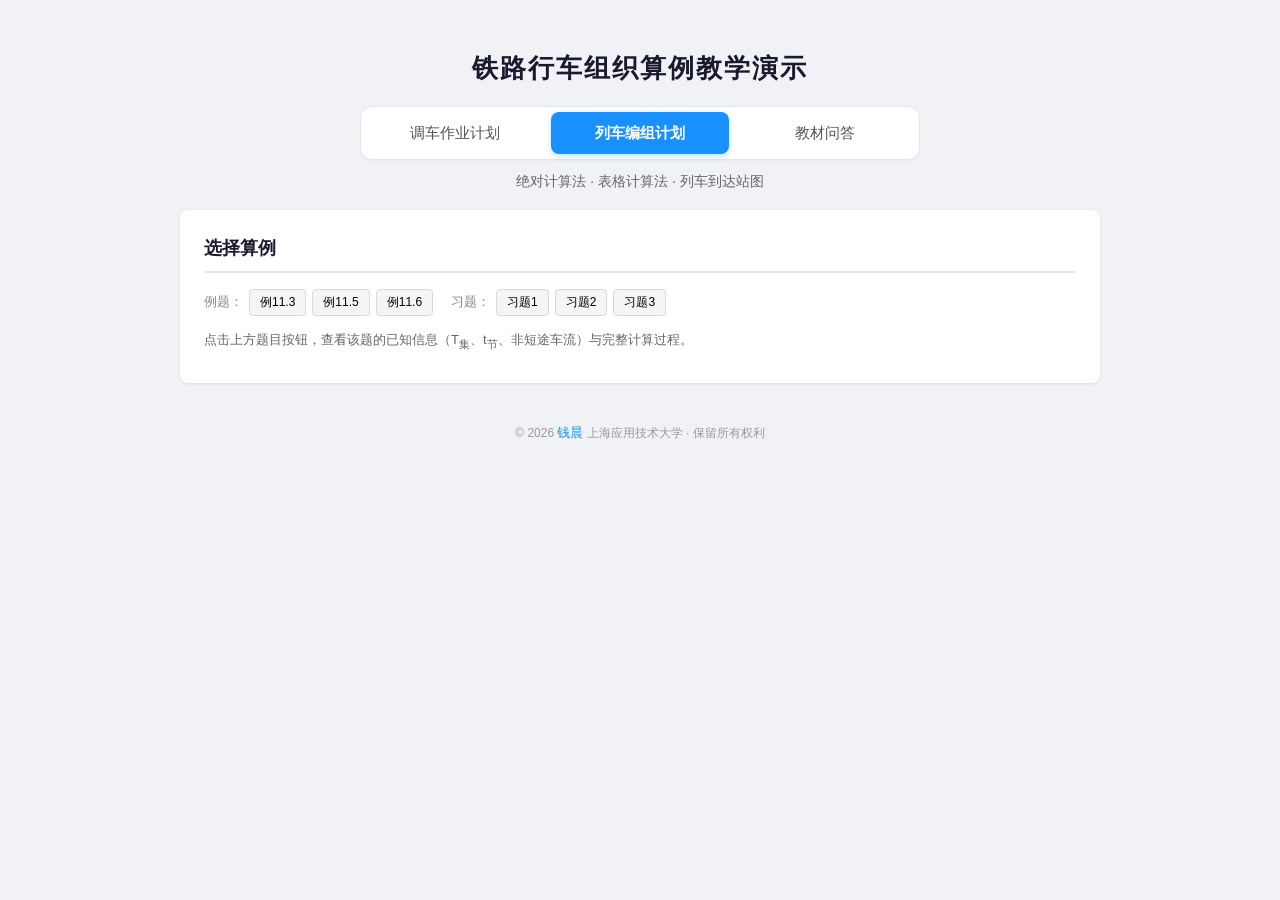
==== commit f1fb6712: "编组计划算例页：纯前端重算、ΣN通·t节 行、必要条件①②与方案描述修订 - 页面改由内嵌 JS 求解器重算，不再调 /api/bianzu（file:// 直接打开可用）；输入框改文本框 - 表格计" ====
--- a/static/bianzu.html
+++ b/static/bianzu.html
@@ -15,9 +15,16 @@
 .table-scroll{overflow-x:auto;-webkit-overflow-scrolling:touch}
 .calc-table{table-layout:fixed}
 .calc-table td{padding:4px 6px}
-#selectedInfo{margin-top:10px}
+#knownInfo{margin-top:12px}
+.known-block{border-top:1px solid #eef0f3;padding-top:10px}
+.known-block[hidden]{display:none!important}
+.known-title{font-size:15px;color:#1a1a2e;margin:2px 0 8px}
 .figure{text-align:center;margin:12px 0 6px}
 .figure img{max-width:100%;height:auto;background:#fff;border:1px solid #eee;border-radius:4px;padding:6px}
+.figure svg{max-width:100%;height:auto;background:#fff;border:1px solid #eee;border-radius:4px;padding:6px}
+.known-block .num-input{width:76px;padding:3px 5px;border:1px solid #d9d9d9;border-radius:4px;font-size:13px;text-align:center}
+.bianzu-calc{margin-top:10px}
+.bianzu-error{margin-top:6px}
 .figcap{color:#666;font-size:13px;margin-top:4px;text-align:center}
 .result-box{border-left:4px solid #1890ff;background:#f0f7ff;padding:10px 14px;border-radius:4px;margin-top:12px;font-size:14px}
 .result-box strong{color:#0b4f9e}
@@ -46,79 +53,75 @@
     <a href="/bianzu" class="active">列车编组计划</a>
     <a href="/qa">教材问答</a>
   </nav>
-  <p class="subtitle">列车编组计划 · 绝对计算法 / 表格计算法 · 3 道例题 + 3 道习题</p>
+  <p class="subtitle">绝对计算法 · 表格计算法 · 列车到达站图</p>
 </header>
 <main>
-<section class='card' id='selector'><h2>选择算例</h2><div class='preset-row'><span class='preset-label'>例题：</span><button type='button' class='btn-sm preset problem-btn' data-target='p-ex11.3' data-info="4 个支点站（A3–A0） · T集：A3=500，A2=600 · t节：A2=4.0，A1=3.0 · 非短途车流：N31=120，N30=100，N20=80">例11.3</button><button type='button' class='btn-sm preset problem-btn' data-target='p-ex11.5' data-info="4 个支点站（A3–A0） · T集：A3=500，A2=540 · t节：A2=4.0，A1=3.0 · 非短途车流：N31=95，N30=115，N20=185">例11.5</button><button type='button' class='btn-sm preset problem-btn' data-target='p-ex11.6' data-info="5 个支点站（A4–A0） · T集：A4=600，A3=550，A2=500 · t节：A3=2.5，A2=3.0，A1=2.0 · 非短途车流：N42=180，N41=250，N40=60，N31=100，N30=130，N20=300">例11.6</button><span class='preset-label' style='margin-left:12px'>习题：</span><button type='button' class='btn-sm preset problem-btn' data-target='p-xt1' data-info="4 个支点站（A3–A0） · T集：A3=600，A2=500 · t节：A2=4.0，A1=3.0 · 非短途车流：N31=100，N30=100，N20=100">习题1</button><button type='button' class='btn-sm preset problem-btn' data-target='p-xt2' data-info="5 个支点站（A4–A0） · T集：A4=600，A3=600，A2=500 · t节：A3=5.0，A2=5.0，A1=4.0 · 非短途车流：N42=170，N41=100，N40=360，N31=20，N30=150，N20=200">习题2</button><button type='button' class='btn-sm preset problem-btn' data-target='p-xt3' data-info="5 个支点站（A4–A0） · T集：A4=560，A3=560，A2=560 · t节：A3=3.5，A2=2.6，A1=3.1 · 非短途车流：N42=580，N41=90，N40=200，N31=20，N30=130，N20=300">习题3</button></div><p class='note' id='selectedInfo'>点击上方题目按钮，查看该题的已知信息、完整计算过程与最优方案。</p></section>
+<section class='card' id='selector'><h2>选择算例</h2><div class='preset-row'><span class='preset-label'>例题：</span><button type='button' class='btn-sm preset problem-btn' data-target='p-ex11.3'>例11.3</button><button type='button' class='btn-sm preset problem-btn' data-target='p-ex11.5'>例11.5</button><button type='button' class='btn-sm preset problem-btn' data-target='p-ex11.6'>例11.6</button><span class='preset-label' style='margin-left:12px'>习题：</span><button type='button' class='btn-sm preset problem-btn' data-target='p-xt1'>习题1</button><button type='button' class='btn-sm preset problem-btn' data-target='p-xt2'>习题2</button><button type='button' class='btn-sm preset problem-btn' data-target='p-xt3'>习题3</button></div><div id='knownInfo'><p class='note' id='knownHint'>点击上方题目按钮，查看该题的已知信息（T<sub>集</sub>、t<sub>节</sub>、非短途车流）与完整计算过程。</p><div class='known-block' data-known='p-ex11.3' hidden><h3 class='known-title'>例 11.3 · 已知信息</h3><form class='bianzu-form' data-key='ex11.3' data-n='4'><div class='table-scroll'><table class='plan-table'><thead><tr><th>项目</th><th>A3</th><th>A2</th><th>A1</th><th>A0</th></tr></thead><tbody><tr><td class='lbl'>T<sub>集</sub></td><td><input class='num-input' type='text' inputmode='numeric' name='T-0' value='500'></td><td><input class='num-input' type='text' inputmode='numeric' name='T-1' value='600'></td><td></td><td></td></tr><tr><td class='lbl'>t<sub>节</sub></td><td></td><td><input class='num-input' type='text' inputmode='decimal' name='t-1' value='4'></td><td><input class='num-input' type='text' inputmode='decimal' name='t-2' value='3'></td><td></td></tr></tbody></table></div><div class='table-scroll'><table class='plan-table'><thead><tr><th>车流</th><th>径路</th><th>车数</th></tr></thead><tbody><tr><td class='lbl'>N<sub>31</sub></td><td>A3 → A1</td><td><input class='num-input' type='text' inputmode='numeric' name='N-31' value='120'></td></tr><tr><td class='lbl'>N<sub>30</sub></td><td>A3 → A0</td><td><input class='num-input' type='text' inputmode='numeric' name='N-30' value='100'></td></tr><tr><td class='lbl'>N<sub>20</sub></td><td>A2 → A0</td><td><input class='num-input' type='text' inputmode='numeric' name='N-20' value='80'></td></tr></tbody></table></div><button type='submit' class='btn btn-primary bianzu-calc'>计算列车编组计划</button><p class='error-msg bianzu-error' hidden></p></form><p class='note'>短途流 N32、N21、N10 未给车数，不参与目标函数计算。</p></div><div class='known-block' data-known='p-ex11.5' hidden><h3 class='known-title'>例 11.5 · 已知信息</h3><form class='bianzu-form' data-key='ex11.5' data-n='4'><div class='table-scroll'><table class='plan-table'><thead><tr><th>项目</th><th>A3</th><th>A2</th><th>A1</th><th>A0</th></tr></thead><tbody><tr><td class='lbl'>T<sub>集</sub></td><td><input class='num-input' type='text' inputmode='numeric' name='T-0' value='500'></td><td><input class='num-input' type='text' inputmode='numeric' name='T-1' value='540'></td><td></td><td></td></tr><tr><td class='lbl'>t<sub>节</sub></td><td></td><td><input class='num-input' type='text' inputmode='decimal' name='t-1' value='4'></td><td><input class='num-input' type='text' inputmode='decimal' name='t-2' value='3'></td><td></td></tr></tbody></table></div><div class='table-scroll'><table class='plan-table'><thead><tr><th>车流</th><th>径路</th><th>车数</th></tr></thead><tbody><tr><td class='lbl'>N<sub>31</sub></td><td>A3 → A1</td><td><input class='num-input' type='text' inputmode='numeric' name='N-31' value='95'></td></tr><tr><td class='lbl'>N<sub>30</sub></td><td>A3 → A0</td><td><input class='num-input' type='text' inputmode='numeric' name='N-30' value='115'></td></tr><tr><td class='lbl'>N<sub>20</sub></td><td>A2 → A0</td><td><input class='num-input' type='text' inputmode='numeric' name='N-20' value='185'></td></tr></tbody></table></div><button type='submit' class='btn btn-primary bianzu-calc'>计算列车编组计划</button><p class='error-msg bianzu-error' hidden></p></form><p class='note'>短途流 N32=100、N21=90、N10=120 只影响图形，不进入目标函数。</p></div><div class='known-block' data-known='p-ex11.6' hidden><h3 class='known-title'>例 11.6 · 已知信息</h3><form class='bianzu-form' data-key='ex11.6' data-n='5'><div class='table-scroll'><table class='plan-table'><thead><tr><th>项目</th><th>A4</th><th>A3</th><th>A2</th><th>A1</th><th>A0</th></tr></thead><tbody><tr><td class='lbl'>T<sub>集</sub></td><td><input class='num-input' type='text' inputmode='numeric' name='T-0' value='600'></td><td><input class='num-input' type='text' inputmode='numeric' name='T-1' value='550'></td><td><input class='num-input' type='text' inputmode='numeric' name='T-2' value='500'></td><td></td><td></td></tr><tr><td class='lbl'>t<sub>节</sub></td><td></td><td><input class='num-input' type='text' inputmode='decimal' name='t-1' value='2.5'></td><td><input class='num-input' type='text' inputmode='decimal' name='t-2' value='3'></td><td><input class='num-input' type='text' inputmode='decimal' name='t-3' value='2'></td><td></td></tr></tbody></table></div><div class='table-scroll'><table class='plan-table'><thead><tr><th>车流</th><th>径路</th><th>车数</th></tr></thead><tbody><tr><td class='lbl'>N<sub>42</sub></td><td>A4 → A2</td><td><input class='num-input' type='text' inputmode='numeric' name='N-42' value='180'></td></tr><tr><td class='lbl'>N<sub>41</sub></td><td>A4 → A1</td><td><input class='num-input' type='text' inputmode='numeric' name='N-41' value='250'></td></tr><tr><td class='lbl'>N<sub>40</sub></td><td>A4 → A0</td><td><input class='num-input' type='text' inputmode='numeric' name='N-40' value='60'></td></tr><tr><td class='lbl'>N<sub>31</sub></td><td>A3 → A1</td><td><input class='num-input' type='text' inputmode='numeric' name='N-31' value='100'></td></tr><tr><td class='lbl'>N<sub>30</sub></td><td>A3 → A0</td><td><input class='num-input' type='text' inputmode='numeric' name='N-30' value='130'></td></tr><tr><td class='lbl'>N<sub>20</sub></td><td>A2 → A0</td><td><input class='num-input' type='text' inputmode='numeric' name='N-20' value='300'></td></tr></tbody></table></div><button type='submit' class='btn btn-primary bianzu-calc'>计算列车编组计划</button><p class='error-msg bianzu-error' hidden></p></form><p class='note'>短途流 N43、N32、N21、N10 未给车数，只影响图形。</p></div><div class='known-block' data-known='p-xt1' hidden><h3 class='known-title'>习题 1 · 已知信息</h3><form class='bianzu-form' data-key='xt1' data-n='4'><div class='table-scroll'><table class='plan-table'><thead><tr><th>项目</th><th>A3</th><th>A2</th><th>A1</th><th>A0</th></tr></thead><tbody><tr><td class='lbl'>T<sub>集</sub></td><td><input class='num-input' type='text' inputmode='numeric' name='T-0' value='600'></td><td><input class='num-input' type='text' inputmode='numeric' name='T-1' value='500'></td><td></td><td></td></tr><tr><td class='lbl'>t<sub>节</sub></td><td></td><td><input class='num-input' type='text' inputmode='decimal' name='t-1' value='4'></td><td><input class='num-input' type='text' inputmode='decimal' name='t-2' value='3'></td><td></td></tr></tbody></table></div><div class='table-scroll'><table class='plan-table'><thead><tr><th>车流</th><th>径路</th><th>车数</th></tr></thead><tbody><tr><td class='lbl'>N<sub>31</sub></td><td>A3 → A1</td><td><input class='num-input' type='text' inputmode='numeric' name='N-31' value='100'></td></tr><tr><td class='lbl'>N<sub>30</sub></td><td>A3 → A0</td><td><input class='num-input' type='text' inputmode='numeric' name='N-30' value='100'></td></tr><tr><td class='lbl'>N<sub>20</sub></td><td>A2 → A0</td><td><input class='num-input' type='text' inputmode='numeric' name='N-20' value='100'></td></tr></tbody></table></div><button type='submit' class='btn btn-primary bianzu-calc'>计算列车编组计划</button><p class='error-msg bianzu-error' hidden></p></form><p class='note'>短途流 N32=50、N21=200、N10=50 只影响图形。</p></div><div class='known-block' data-known='p-xt2' hidden><h3 class='known-title'>习题 2 · 已知信息</h3><form class='bianzu-form' data-key='xt2' data-n='5'><div class='table-scroll'><table class='plan-table'><thead><tr><th>项目</th><th>A4</th><th>A3</th><th>A2</th><th>A1</th><th>A0</th></tr></thead><tbody><tr><td class='lbl'>T<sub>集</sub></td><td><input class='num-input' type='text' inputmode='numeric' name='T-0' value='600'></td><td><input class='num-input' type='text' inputmode='numeric' name='T-1' value='600'></td><td><input class='num-input' type='text' inputmode='numeric' name='T-2' value='500'></td><td></td><td></td></tr><tr><td class='lbl'>t<sub>节</sub></td><td></td><td><input class='num-input' type='text' inputmode='decimal' name='t-1' value='5'></td><td><input class='num-input' type='text' inputmode='decimal' name='t-2' value='5'></td><td><input class='num-input' type='text' inputmode='decimal' name='t-3' value='4'></td><td></td></tr></tbody></table></div><div class='table-scroll'><table class='plan-table'><thead><tr><th>车流</th><th>径路</th><th>车数</th></tr></thead><tbody><tr><td class='lbl'>N<sub>42</sub></td><td>A4 → A2</td><td><input class='num-input' type='text' inputmode='numeric' name='N-42' value='170'></td></tr><tr><td class='lbl'>N<sub>41</sub></td><td>A4 → A1</td><td><input class='num-input' type='text' inputmode='numeric' name='N-41' value='100'></td></tr><tr><td class='lbl'>N<sub>40</sub></td><td>A4 → A0</td><td><input class='num-input' type='text' inputmode='numeric' name='N-40' value='360'></td></tr><tr><td class='lbl'>N<sub>31</sub></td><td>A3 → A1</td><td><input class='num-input' type='text' inputmode='numeric' name='N-31' value='20'></td></tr><tr><td class='lbl'>N<sub>30</sub></td><td>A3 → A0</td><td><input class='num-input' type='text' inputmode='numeric' name='N-30' value='150'></td></tr><tr><td class='lbl'>N<sub>20</sub></td><td>A2 → A0</td><td><input class='num-input' type='text' inputmode='numeric' name='N-20' value='200'></td></tr></tbody></table></div><button type='submit' class='btn btn-primary bianzu-calc'>计算列车编组计划</button><p class='error-msg bianzu-error' hidden></p></form><p class='note'>短途流 N43、N32、N21、N10 均为 0（表中以“—”表示）。</p></div><div class='known-block' data-known='p-xt3' hidden><h3 class='known-title'>习题 3 · 已知信息</h3><form class='bianzu-form' data-key='xt3' data-n='5'><div class='table-scroll'><table class='plan-table'><thead><tr><th>项目</th><th>A4</th><th>A3</th><th>A2</th><th>A1</th><th>A0</th></tr></thead><tbody><tr><td class='lbl'>T<sub>集</sub></td><td><input class='num-input' type='text' inputmode='numeric' name='T-0' value='560'></td><td><input class='num-input' type='text' inputmode='numeric' name='T-1' value='560'></td><td><input class='num-input' type='text' inputmode='numeric' name='T-2' value='560'></td><td></td><td></td></tr><tr><td class='lbl'>t<sub>节</sub></td><td></td><td><input class='num-input' type='text' inputmode='decimal' name='t-1' value='3.5'></td><td><input class='num-input' type='text' inputmode='decimal' name='t-2' value='2.6'></td><td><input class='num-input' type='text' inputmode='decimal' name='t-3' value='3.1'></td><td></td></tr></tbody></table></div><div class='table-scroll'><table class='plan-table'><thead><tr><th>车流</th><th>径路</th><th>车数</th></tr></thead><tbody><tr><td class='lbl'>N<sub>42</sub></td><td>A4 → A2</td><td><input class='num-input' type='text' inputmode='numeric' name='N-42' value='580'></td></tr><tr><td class='lbl'>N<sub>41</sub></td><td>A4 → A1</td><td><input class='num-input' type='text' inputmode='numeric' name='N-41' value='90'></td></tr><tr><td class='lbl'>N<sub>40</sub></td><td>A4 → A0</td><td><input class='num-input' type='text' inputmode='numeric' name='N-40' value='200'></td></tr><tr><td class='lbl'>N<sub>31</sub></td><td>A3 → A1</td><td><input class='num-input' type='text' inputmode='numeric' name='N-31' value='20'></td></tr><tr><td class='lbl'>N<sub>30</sub></td><td>A3 → A0</td><td><input class='num-input' type='text' inputmode='numeric' name='N-30' value='130'></td></tr><tr><td class='lbl'>N<sub>20</sub></td><td>A2 → A0</td><td><input class='num-input' type='text' inputmode='numeric' name='N-20' value='300'></td></tr></tbody></table></div><button type='submit' class='btn btn-primary bianzu-calc'>计算列车编组计划</button><p class='error-msg bianzu-error' hidden></p></form><p class='note'>短途流 N43、N32、N21、N10 均为 0。</p></div></div></section>
 <div id="resultRoot">
-<section class='card problem-panel' id='p-ex11.3' hidden>
-<h2>例 11.3 · 4 个支点站（A3–A0）</h2>
-<h3>已知信息</h3>
-<div class='table-scroll'><table class='plan-table'><thead><tr><th>项目</th><th>A3</th><th>A2</th><th>A1</th><th>A0</th></tr></thead><tbody><tr><td class='lbl'>T<sub>集</sub></td><td>500</td><td>600</td><td></td><td></td></tr><tr><td class='lbl'>t<sub>节</sub></td><td></td><td>4.0</td><td>3.0</td><td></td></tr></tbody></table></div><div class='table-scroll'><table class='plan-table'><thead><tr><th>车流</th><th>径路</th><th>车数</th></tr></thead><tbody><tr><td class='lbl'>N<sub>31</sub></td><td>A3 → A1</td><td>120</td></tr><tr><td class='lbl'>N<sub>30</sub></td><td>A3 → A0</td><td>100</td></tr><tr><td class='lbl'>N<sub>20</sub></td><td>A2 → A0</td><td>80</td></tr></tbody></table></div>
-<p class='note'>短途流 N32、N21、N10 未给车数，不参与目标函数计算。</p>
+<section class='card problem-panel' id='p-ex11.3' hidden><h2>例 11.3 · 4 个支点站（A3–A0）</h2>
 <h3>绝对计算法</h3>
 <h4>第一步，枚举所有方案，画出列车到达站图。</h4>
 <p>4 个支点站方向共 10 个编组方案，逐方案计算如下。</p>
 <h4>第二步，列出绝对计算法表格：明确非短途直达车流的量，根据到站图填写直达车流无改编通过的量为 0，剩余为车流量，并计算改编车小时、集结车小时与目标函数值。</h4>
 <div class='scheme-block'><h5>方案①（0,1,2; 0,1; 0）</h5>
 <div class='figure'><img src='svg/bianzu/11.9.1.svg' alt='方案①的列车到达站图'><div class='figcap'>方案①的列车到达站图</div></div>
-<div class='table-scroll'><table class='plan-table calc-table'><thead><tr><th></th><th>A3</th><th>A2</th><th>A1</th><th>A0</th></tr></thead><tbody><tr><td class='lbl'>T<sub>集</sub></td><td>500</td><td>600</td><td></td><td></td></tr><tr><td class='lbl'>t<sub>节</sub></td><td></td><td>4.0</td><td>3.0</td><td></td></tr><tr><td colspan='2' class='lbl'>N<sub>31</sub>=120</td><td>0</td><td></td><td></td></tr><tr><td colspan='2' class='lbl'>N<sub>30</sub>=100</td><td>0</td><td>0</td><td></td></tr><tr><td colspan='2' class='lbl'>N<sub>20</sub>=80</td><td>—</td><td>0</td><td></td></tr><tr><td colspan='2' class='lbl'>N<sub>改编</sub></td><td>0</td><td>0</td><td></td></tr><tr><td colspan='2' class='lbl'>N<sub>改编</sub>·t<sub>节</sub></td><td>0</td><td>0</td><td>0</td></tr><tr><td colspan='2' class='lbl'>T<sub>集</sub><sup>3</sup>=500</td><td colspan='2'>K<sub>3</sub>=2</td><td>1000</td></tr><tr><td colspan='2' class='lbl'>T<sub>集</sub><sup>2</sup>=600</td><td colspan='2'>K<sub>2</sub>=1</td><td>600</td></tr><tr><td colspan='4' class='lbl'>F<sub>耗</sub></td><td><strong>0+1000+600=1600</strong></td></tr></tbody></table></div>
+<div class='table-scroll'><table class='plan-table calc-table'><thead><tr><th></th><th>A3</th><th>A2</th><th>A1</th><th>A0</th></tr></thead><tbody><tr><td class='lbl'>T<sub>集</sub></td><td>500</td><td>600</td><td></td><td></td></tr><tr><td class='lbl'>t<sub>节</sub></td><td></td><td>4</td><td>3</td><td></td></tr><tr><td colspan='2' class='lbl'>N<sub>31</sub>=120</td><td>0</td><td></td><td></td></tr><tr><td colspan='2' class='lbl'>N<sub>30</sub>=100</td><td>0</td><td>0</td><td></td></tr><tr><td colspan='2' class='lbl'>N<sub>20</sub>=80</td><td>—</td><td>0</td><td></td></tr><tr><td colspan='2' class='lbl'>N<sub>改编</sub></td><td>0</td><td>0</td><td></td></tr><tr><td colspan='2' class='lbl'>N<sub>改编</sub>·t<sub>节</sub></td><td>0</td><td>0</td><td>0</td></tr><tr><td colspan='2' class='lbl'>T<sub>集</sub><sup>3</sup>=500</td><td colspan='2'>K<sub>3</sub>=2</td><td>1000</td></tr><tr><td colspan='2' class='lbl'>T<sub>集</sub><sup>2</sup>=600</td><td colspan='2'>K<sub>2</sub>=1</td><td>600</td></tr><tr><td colspan='4' class='lbl'>F<sub>耗</sub></td><td><strong>0+1000+600=1600</strong></td></tr></tbody></table></div>
 </div>
 <div class='scheme-block'><h5>方案②（0,1+2; 0,1; 0）</h5>
 <div class='figure'><img src='svg/bianzu/11.9.2.svg' alt='方案②的列车到达站图'><div class='figcap'>方案②的列车到达站图</div></div>
-<div class='table-scroll'><table class='plan-table calc-table'><thead><tr><th></th><th>A3</th><th>A2</th><th>A1</th><th>A0</th></tr></thead><tbody><tr><td class='lbl'>T<sub>集</sub></td><td>500</td><td>600</td><td></td><td></td></tr><tr><td class='lbl'>t<sub>节</sub></td><td></td><td>4.0</td><td>3.0</td><td></td></tr><tr><td colspan='2' class='lbl'>N<sub>31</sub>=120</td><td>120</td><td></td><td></td></tr><tr><td colspan='2' class='lbl'>N<sub>30</sub>=100</td><td>0</td><td>0</td><td></td></tr><tr><td colspan='2' class='lbl'>N<sub>20</sub>=80</td><td>—</td><td>0</td><td></td></tr><tr><td colspan='2' class='lbl'>N<sub>改编</sub></td><td>120</td><td>0</td><td></td></tr><tr><td colspan='2' class='lbl'>N<sub>改编</sub>·t<sub>节</sub></td><td>480</td><td>0</td><td>480</td></tr><tr><td colspan='2' class='lbl'>T<sub>集</sub><sup>3</sup>=500</td><td colspan='2'>K<sub>3</sub>=1</td><td>500</td></tr><tr><td colspan='2' class='lbl'>T<sub>集</sub><sup>2</sup>=600</td><td colspan='2'>K<sub>2</sub>=1</td><td>600</td></tr><tr><td colspan='4' class='lbl'>F<sub>耗</sub></td><td><strong>480+500+600=1580</strong></td></tr></tbody></table></div>
+<div class='table-scroll'><table class='plan-table calc-table'><thead><tr><th></th><th>A3</th><th>A2</th><th>A1</th><th>A0</th></tr></thead><tbody><tr><td class='lbl'>T<sub>集</sub></td><td>500</td><td>600</td><td></td><td></td></tr><tr><td class='lbl'>t<sub>节</sub></td><td></td><td>4</td><td>3</td><td></td></tr><tr><td colspan='2' class='lbl'>N<sub>31</sub>=120</td><td>120</td><td></td><td></td></tr><tr><td colspan='2' class='lbl'>N<sub>30</sub>=100</td><td>0</td><td>0</td><td></td></tr><tr><td colspan='2' class='lbl'>N<sub>20</sub>=80</td><td>—</td><td>0</td><td></td></tr><tr><td colspan='2' class='lbl'>N<sub>改编</sub></td><td>120</td><td>0</td><td></td></tr><tr><td colspan='2' class='lbl'>N<sub>改编</sub>·t<sub>节</sub></td><td>480</td><td>0</td><td>480</td></tr><tr><td colspan='2' class='lbl'>T<sub>集</sub><sup>3</sup>=500</td><td colspan='2'>K<sub>3</sub>=1</td><td>500</td></tr><tr><td colspan='2' class='lbl'>T<sub>集</sub><sup>2</sup>=600</td><td colspan='2'>K<sub>2</sub>=1</td><td>600</td></tr><tr><td colspan='4' class='lbl'>F<sub>耗</sub></td><td><strong>480+500+600=1580</strong></td></tr></tbody></table></div>
 </div>
 <div class='scheme-block'><h5>方案③（0+1,2; 0,1; 0）</h5>
 <div class='figure'><img src='svg/bianzu/11.9.3.svg' alt='方案③的列车到达站图'><div class='figcap'>方案③的列车到达站图</div></div>
-<div class='table-scroll'><table class='plan-table calc-table'><thead><tr><th></th><th>A3</th><th>A2</th><th>A1</th><th>A0</th></tr></thead><tbody><tr><td class='lbl'>T<sub>集</sub></td><td>500</td><td>600</td><td></td><td></td></tr><tr><td class='lbl'>t<sub>节</sub></td><td></td><td>4.0</td><td>3.0</td><td></td></tr><tr><td colspan='2' class='lbl'>N<sub>31</sub>=120</td><td>0</td><td></td><td></td></tr><tr><td colspan='2' class='lbl'>N<sub>30</sub>=100</td><td>0</td><td>100</td><td></td></tr><tr><td colspan='2' class='lbl'>N<sub>20</sub>=80</td><td>—</td><td>0</td><td></td></tr><tr><td colspan='2' class='lbl'>N<sub>改编</sub></td><td>0</td><td>100</td><td></td></tr><tr><td colspan='2' class='lbl'>N<sub>改编</sub>·t<sub>节</sub></td><td>0</td><td>300</td><td>300</td></tr><tr><td colspan='2' class='lbl'>T<sub>集</sub><sup>3</sup>=500</td><td colspan='2'>K<sub>3</sub>=1</td><td>500</td></tr><tr><td colspan='2' class='lbl'>T<sub>集</sub><sup>2</sup>=600</td><td colspan='2'>K<sub>2</sub>=1</td><td>600</td></tr><tr><td colspan='4' class='lbl'>F<sub>耗</sub></td><td><strong>300+500+600=1400</strong></td></tr></tbody></table></div>
+<div class='table-scroll'><table class='plan-table calc-table'><thead><tr><th></th><th>A3</th><th>A2</th><th>A1</th><th>A0</th></tr></thead><tbody><tr><td class='lbl'>T<sub>集</sub></td><td>500</td><td>600</td><td></td><td></td></tr><tr><td class='lbl'>t<sub>节</sub></td><td></td><td>4</td><td>3</td><td></td></tr><tr><td colspan='2' class='lbl'>N<sub>31</sub>=120</td><td>0</td><td></td><td></td></tr><tr><td colspan='2' class='lbl'>N<sub>30</sub>=100</td><td>0</td><td>100</td><td></td></tr><tr><td colspan='2' class='lbl'>N<sub>20</sub>=80</td><td>—</td><td>0</td><td></td></tr><tr><td colspan='2' class='lbl'>N<sub>改编</sub></td><td>0</td><td>100</td><td></td></tr><tr><td colspan='2' class='lbl'>N<sub>改编</sub>·t<sub>节</sub></td><td>0</td><td>300</td><td>300</td></tr><tr><td colspan='2' class='lbl'>T<sub>集</sub><sup>3</sup>=500</td><td colspan='2'>K<sub>3</sub>=1</td><td>500</td></tr><tr><td colspan='2' class='lbl'>T<sub>集</sub><sup>2</sup>=600</td><td colspan='2'>K<sub>2</sub>=1</td><td>600</td></tr><tr><td colspan='4' class='lbl'>F<sub>耗</sub></td><td><strong>300+500+600=1400</strong></td></tr></tbody></table></div>
 </div>
 <div class='scheme-block'><h5>方案④（0+2,1; 0,1; 0）</h5>
 <div class='figure'><img src='svg/bianzu/11.9.4.svg' alt='方案④的列车到达站图'><div class='figcap'>方案④的列车到达站图</div></div>
-<div class='table-scroll'><table class='plan-table calc-table'><thead><tr><th></th><th>A3</th><th>A2</th><th>A1</th><th>A0</th></tr></thead><tbody><tr><td class='lbl'>T<sub>集</sub></td><td>500</td><td>600</td><td></td><td></td></tr><tr><td class='lbl'>t<sub>节</sub></td><td></td><td>4.0</td><td>3.0</td><td></td></tr><tr><td colspan='2' class='lbl'>N<sub>31</sub>=120</td><td>0</td><td></td><td></td></tr><tr><td colspan='2' class='lbl'>N<sub>30</sub>=100</td><td>100</td><td>0</td><td></td></tr><tr><td colspan='2' class='lbl'>N<sub>20</sub>=80</td><td>—</td><td>0</td><td></td></tr><tr><td colspan='2' class='lbl'>N<sub>改编</sub></td><td>100</td><td>0</td><td></td></tr><tr><td colspan='2' class='lbl'>N<sub>改编</sub>·t<sub>节</sub></td><td>400</td><td>0</td><td>400</td></tr><tr><td colspan='2' class='lbl'>T<sub>集</sub><sup>3</sup>=500</td><td colspan='2'>K<sub>3</sub>=1</td><td>500</td></tr><tr><td colspan='2' class='lbl'>T<sub>集</sub><sup>2</sup>=600</td><td colspan='2'>K<sub>2</sub>=1</td><td>600</td></tr><tr><td colspan='4' class='lbl'>F<sub>耗</sub></td><td><strong>400+500+600=1500</strong></td></tr></tbody></table></div>
+<div class='table-scroll'><table class='plan-table calc-table'><thead><tr><th></th><th>A3</th><th>A2</th><th>A1</th><th>A0</th></tr></thead><tbody><tr><td class='lbl'>T<sub>集</sub></td><td>500</td><td>600</td><td></td><td></td></tr><tr><td class='lbl'>t<sub>节</sub></td><td></td><td>4</td><td>3</td><td></td></tr><tr><td colspan='2' class='lbl'>N<sub>31</sub>=120</td><td>0</td><td></td><td></td></tr><tr><td colspan='2' class='lbl'>N<sub>30</sub>=100</td><td>100</td><td>0</td><td></td></tr><tr><td colspan='2' class='lbl'>N<sub>20</sub>=80</td><td>—</td><td>0</td><td></td></tr><tr><td colspan='2' class='lbl'>N<sub>改编</sub></td><td>100</td><td>0</td><td></td></tr><tr><td colspan='2' class='lbl'>N<sub>改编</sub>·t<sub>节</sub></td><td>400</td><td>0</td><td>400</td></tr><tr><td colspan='2' class='lbl'>T<sub>集</sub><sup>3</sup>=500</td><td colspan='2'>K<sub>3</sub>=1</td><td>500</td></tr><tr><td colspan='2' class='lbl'>T<sub>集</sub><sup>2</sup>=600</td><td colspan='2'>K<sub>2</sub>=1</td><td>600</td></tr><tr><td colspan='4' class='lbl'>F<sub>耗</sub></td><td><strong>400+500+600=1500</strong></td></tr></tbody></table></div>
 </div>
 <div class='scheme-block'><h5>方案⑤（0+1+2; 0,1; 0）</h5>
 <div class='figure'><img src='svg/bianzu/11.9.5.svg' alt='方案⑤的列车到达站图'><div class='figcap'>方案⑤的列车到达站图</div></div>
-<div class='table-scroll'><table class='plan-table calc-table'><thead><tr><th></th><th>A3</th><th>A2</th><th>A1</th><th>A0</th></tr></thead><tbody><tr><td class='lbl'>T<sub>集</sub></td><td>500</td><td>600</td><td></td><td></td></tr><tr><td class='lbl'>t<sub>节</sub></td><td></td><td>4.0</td><td>3.0</td><td></td></tr><tr><td colspan='2' class='lbl'>N<sub>31</sub>=120</td><td>120</td><td></td><td></td></tr><tr><td colspan='2' class='lbl'>N<sub>30</sub>=100</td><td>100</td><td>0</td><td></td></tr><tr><td colspan='2' class='lbl'>N<sub>20</sub>=80</td><td>—</td><td>0</td><td></td></tr><tr><td colspan='2' class='lbl'>N<sub>改编</sub></td><td>220</td><td>0</td><td></td></tr><tr><td colspan='2' class='lbl'>N<sub>改编</sub>·t<sub>节</sub></td><td>880</td><td>0</td><td>880</td></tr><tr><td colspan='2' class='lbl'>T<sub>集</sub><sup>3</sup>=500</td><td colspan='2'>K<sub>3</sub>=0</td><td>0</td></tr><tr><td colspan='2' class='lbl'>T<sub>集</sub><sup>2</sup>=600</td><td colspan='2'>K<sub>2</sub>=1</td><td>600</td></tr><tr><td colspan='4' class='lbl'>F<sub>耗</sub></td><td><strong>880+0+600=1480</strong></td></tr></tbody></table></div>
+<div class='table-scroll'><table class='plan-table calc-table'><thead><tr><th></th><th>A3</th><th>A2</th><th>A1</th><th>A0</th></tr></thead><tbody><tr><td class='lbl'>T<sub>集</sub></td><td>500</td><td>600</td><td></td><td></td></tr><tr><td class='lbl'>t<sub>节</sub></td><td></td><td>4</td><td>3</td><td></td></tr><tr><td colspan='2' class='lbl'>N<sub>31</sub>=120</td><td>120</td><td></td><td></td></tr><tr><td colspan='2' class='lbl'>N<sub>30</sub>=100</td><td>100</td><td>0</td><td></td></tr><tr><td colspan='2' class='lbl'>N<sub>20</sub>=80</td><td>—</td><td>0</td><td></td></tr><tr><td colspan='2' class='lbl'>N<sub>改编</sub></td><td>220</td><td>0</td><td></td></tr><tr><td colspan='2' class='lbl'>N<sub>改编</sub>·t<sub>节</sub></td><td>880</td><td>0</td><td>880</td></tr><tr><td colspan='2' class='lbl'>T<sub>集</sub><sup>3</sup>=500</td><td colspan='2'>K<sub>3</sub>=0</td><td>0</td></tr><tr><td colspan='2' class='lbl'>T<sub>集</sub><sup>2</sup>=600</td><td colspan='2'>K<sub>2</sub>=1</td><td>600</td></tr><tr><td colspan='4' class='lbl'>F<sub>耗</sub></td><td><strong>880+0+600=1480</strong></td></tr></tbody></table></div>
 </div>
 <div class='scheme-block'><h5>方案⑥（0,1,2; 0+1; 0）</h5>
 <div class='figure'><img src='svg/bianzu/11.9.6.svg' alt='方案⑥的列车到达站图'><div class='figcap'>方案⑥的列车到达站图</div></div>
-<div class='table-scroll'><table class='plan-table calc-table'><thead><tr><th></th><th>A3</th><th>A2</th><th>A1</th><th>A0</th></tr></thead><tbody><tr><td class='lbl'>T<sub>集</sub></td><td>500</td><td>600</td><td></td><td></td></tr><tr><td class='lbl'>t<sub>节</sub></td><td></td><td>4.0</td><td>3.0</td><td></td></tr><tr><td colspan='2' class='lbl'>N<sub>31</sub>=120</td><td>0</td><td></td><td></td></tr><tr><td colspan='2' class='lbl'>N<sub>30</sub>=100</td><td>0</td><td>0</td><td></td></tr><tr><td colspan='2' class='lbl'>N<sub>20</sub>=80</td><td>—</td><td>80</td><td></td></tr><tr><td colspan='2' class='lbl'>N<sub>改编</sub></td><td>0</td><td>80</td><td></td></tr><tr><td colspan='2' class='lbl'>N<sub>改编</sub>·t<sub>节</sub></td><td>0</td><td>240</td><td>240</td></tr><tr><td colspan='2' class='lbl'>T<sub>集</sub><sup>3</sup>=500</td><td colspan='2'>K<sub>3</sub>=2</td><td>1000</td></tr><tr><td colspan='2' class='lbl'>T<sub>集</sub><sup>2</sup>=600</td><td colspan='2'>K<sub>2</sub>=0</td><td>0</td></tr><tr><td colspan='4' class='lbl'>F<sub>耗</sub></td><td><strong>240+1000+0=1240</strong></td></tr></tbody></table></div>
+<div class='table-scroll'><table class='plan-table calc-table'><thead><tr><th></th><th>A3</th><th>A2</th><th>A1</th><th>A0</th></tr></thead><tbody><tr><td class='lbl'>T<sub>集</sub></td><td>500</td><td>600</td><td></td><td></td></tr><tr><td class='lbl'>t<sub>节</sub></td><td></td><td>4</td><td>3</td><td></td></tr><tr><td colspan='2' class='lbl'>N<sub>31</sub>=120</td><td>0</td><td></td><td></td></tr><tr><td colspan='2' class='lbl'>N<sub>30</sub>=100</td><td>0</td><td>0</td><td></td></tr><tr><td colspan='2' class='lbl'>N<sub>20</sub>=80</td><td>—</td><td>80</td><td></td></tr><tr><td colspan='2' class='lbl'>N<sub>改编</sub></td><td>0</td><td>80</td><td></td></tr><tr><td colspan='2' class='lbl'>N<sub>改编</sub>·t<sub>节</sub></td><td>0</td><td>240</td><td>240</td></tr><tr><td colspan='2' class='lbl'>T<sub>集</sub><sup>3</sup>=500</td><td colspan='2'>K<sub>3</sub>=2</td><td>1000</td></tr><tr><td colspan='2' class='lbl'>T<sub>集</sub><sup>2</sup>=600</td><td colspan='2'>K<sub>2</sub>=0</td><td>0</td></tr><tr><td colspan='4' class='lbl'>F<sub>耗</sub></td><td><strong>240+1000+0=1240</strong></td></tr></tbody></table></div>
 </div>
 <div class='scheme-block'><h5>方案⑦（0,1+2; 0+1; 0）</h5>
 <div class='figure'><img src='svg/bianzu/11.9.7.svg' alt='方案⑦的列车到达站图'><div class='figcap'>方案⑦的列车到达站图</div></div>
-<div class='table-scroll'><table class='plan-table calc-table'><thead><tr><th></th><th>A3</th><th>A2</th><th>A1</th><th>A0</th></tr></thead><tbody><tr><td class='lbl'>T<sub>集</sub></td><td>500</td><td>600</td><td></td><td></td></tr><tr><td class='lbl'>t<sub>节</sub></td><td></td><td>4.0</td><td>3.0</td><td></td></tr><tr><td colspan='2' class='lbl'>N<sub>31</sub>=120</td><td>120</td><td></td><td></td></tr><tr><td colspan='2' class='lbl'>N<sub>30</sub>=100</td><td>0</td><td>0</td><td></td></tr><tr><td colspan='2' class='lbl'>N<sub>20</sub>=80</td><td>—</td><td>80</td><td></td></tr><tr><td colspan='2' class='lbl'>N<sub>改编</sub></td><td>120</td><td>80</td><td></td></tr><tr><td colspan='2' class='lbl'>N<sub>改编</sub>·t<sub>节</sub></td><td>480</td><td>240</td><td>720</td></tr><tr><td colspan='2' class='lbl'>T<sub>集</sub><sup>3</sup>=500</td><td colspan='2'>K<sub>3</sub>=1</td><td>500</td></tr><tr><td colspan='2' class='lbl'>T<sub>集</sub><sup>2</sup>=600</td><td colspan='2'>K<sub>2</sub>=0</td><td>0</td></tr><tr><td colspan='4' class='lbl'>F<sub>耗</sub></td><td><strong>720+500+0=1220</strong></td></tr></tbody></table></div>
+<div class='table-scroll'><table class='plan-table calc-table'><thead><tr><th></th><th>A3</th><th>A2</th><th>A1</th><th>A0</th></tr></thead><tbody><tr><td class='lbl'>T<sub>集</sub></td><td>500</td><td>600</td><td></td><td></td></tr><tr><td class='lbl'>t<sub>节</sub></td><td></td><td>4</td><td>3</td><td></td></tr><tr><td colspan='2' class='lbl'>N<sub>31</sub>=120</td><td>120</td><td></td><td></td></tr><tr><td colspan='2' class='lbl'>N<sub>30</sub>=100</td><td>0</td><td>0</td><td></td></tr><tr><td colspan='2' class='lbl'>N<sub>20</sub>=80</td><td>—</td><td>80</td><td></td></tr><tr><td colspan='2' class='lbl'>N<sub>改编</sub></td><td>120</td><td>80</td><td></td></tr><tr><td colspan='2' class='lbl'>N<sub>改编</sub>·t<sub>节</sub></td><td>480</td><td>240</td><td>720</td></tr><tr><td colspan='2' class='lbl'>T<sub>集</sub><sup>3</sup>=500</td><td colspan='2'>K<sub>3</sub>=1</td><td>500</td></tr><tr><td colspan='2' class='lbl'>T<sub>集</sub><sup>2</sup>=600</td><td colspan='2'>K<sub>2</sub>=0</td><td>0</td></tr><tr><td colspan='4' class='lbl'>F<sub>耗</sub></td><td><strong>720+500+0=1220</strong></td></tr></tbody></table></div>
 </div>
 <div class='scheme-block'><h5>方案⑧（0+1,2; 0+1; 0）</h5>
 <div class='figure'><img src='svg/bianzu/11.9.8.svg' alt='方案⑧的列车到达站图'><div class='figcap'>方案⑧的列车到达站图</div></div>
-<div class='table-scroll'><table class='plan-table calc-table'><thead><tr><th></th><th>A3</th><th>A2</th><th>A1</th><th>A0</th></tr></thead><tbody><tr><td class='lbl'>T<sub>集</sub></td><td>500</td><td>600</td><td></td><td></td></tr><tr><td class='lbl'>t<sub>节</sub></td><td></td><td>4.0</td><td>3.0</td><td></td></tr><tr><td colspan='2' class='lbl'>N<sub>31</sub>=120</td><td>0</td><td></td><td></td></tr><tr><td colspan='2' class='lbl'>N<sub>30</sub>=100</td><td>0</td><td>100</td><td></td></tr><tr><td colspan='2' class='lbl'>N<sub>20</sub>=80</td><td>—</td><td>80</td><td></td></tr><tr><td colspan='2' class='lbl'>N<sub>改编</sub></td><td>0</td><td>180</td><td></td></tr><tr><td colspan='2' class='lbl'>N<sub>改编</sub>·t<sub>节</sub></td><td>0</td><td>540</td><td>540</td></tr><tr><td colspan='2' class='lbl'>T<sub>集</sub><sup>3</sup>=500</td><td colspan='2'>K<sub>3</sub>=1</td><td>500</td></tr><tr><td colspan='2' class='lbl'>T<sub>集</sub><sup>2</sup>=600</td><td colspan='2'>K<sub>2</sub>=0</td><td>0</td></tr><tr><td colspan='4' class='lbl'>F<sub>耗</sub></td><td><strong>540+500+0=1040</strong></td></tr></tbody></table></div>
+<div class='table-scroll'><table class='plan-table calc-table'><thead><tr><th></th><th>A3</th><th>A2</th><th>A1</th><th>A0</th></tr></thead><tbody><tr><td class='lbl'>T<sub>集</sub></td><td>500</td><td>600</td><td></td><td></td></tr><tr><td class='lbl'>t<sub>节</sub></td><td></td><td>4</td><td>3</td><td></td></tr><tr><td colspan='2' class='lbl'>N<sub>31</sub>=120</td><td>0</td><td></td><td></td></tr><tr><td colspan='2' class='lbl'>N<sub>30</sub>=100</td><td>0</td><td>100</td><td></td></tr><tr><td colspan='2' class='lbl'>N<sub>20</sub>=80</td><td>—</td><td>80</td><td></td></tr><tr><td colspan='2' class='lbl'>N<sub>改编</sub></td><td>0</td><td>180</td><td></td></tr><tr><td colspan='2' class='lbl'>N<sub>改编</sub>·t<sub>节</sub></td><td>0</td><td>540</td><td>540</td></tr><tr><td colspan='2' class='lbl'>T<sub>集</sub><sup>3</sup>=500</td><td colspan='2'>K<sub>3</sub>=1</td><td>500</td></tr><tr><td colspan='2' class='lbl'>T<sub>集</sub><sup>2</sup>=600</td><td colspan='2'>K<sub>2</sub>=0</td><td>0</td></tr><tr><td colspan='4' class='lbl'>F<sub>耗</sub></td><td><strong>540+500+0=1040</strong></td></tr></tbody></table></div>
 </div>
 <div class='scheme-block'><h5>方案⑨（0+2,1; 0+1; 0）</h5>
 <div class='figure'><img src='svg/bianzu/11.9.9.svg' alt='方案⑨的列车到达站图'><div class='figcap'>方案⑨的列车到达站图</div></div>
-<div class='table-scroll'><table class='plan-table calc-table'><thead><tr><th></th><th>A3</th><th>A2</th><th>A1</th><th>A0</th></tr></thead><tbody><tr><td class='lbl'>T<sub>集</sub></td><td>500</td><td>600</td><td></td><td></td></tr><tr><td class='lbl'>t<sub>节</sub></td><td></td><td>4.0</td><td>3.0</td><td></td></tr><tr><td colspan='2' class='lbl'>N<sub>31</sub>=120</td><td>0</td><td></td><td></td></tr><tr><td colspan='2' class='lbl'>N<sub>30</sub>=100</td><td>100</td><td>100</td><td></td></tr><tr><td colspan='2' class='lbl'>N<sub>20</sub>=80</td><td>—</td><td>80</td><td></td></tr><tr><td colspan='2' class='lbl'>N<sub>改编</sub></td><td>100</td><td>180</td><td></td></tr><tr><td colspan='2' class='lbl'>N<sub>改编</sub>·t<sub>节</sub></td><td>400</td><td>540</td><td>940</td></tr><tr><td colspan='2' class='lbl'>T<sub>集</sub><sup>3</sup>=500</td><td colspan='2'>K<sub>3</sub>=1</td><td>500</td></tr><tr><td colspan='2' class='lbl'>T<sub>集</sub><sup>2</sup>=600</td><td colspan='2'>K<sub>2</sub>=0</td><td>0</td></tr><tr><td colspan='4' class='lbl'>F<sub>耗</sub></td><td><strong>940+500+0=1440</strong></td></tr></tbody></table></div>
+<div class='table-scroll'><table class='plan-table calc-table'><thead><tr><th></th><th>A3</th><th>A2</th><th>A1</th><th>A0</th></tr></thead><tbody><tr><td class='lbl'>T<sub>集</sub></td><td>500</td><td>600</td><td></td><td></td></tr><tr><td class='lbl'>t<sub>节</sub></td><td></td><td>4</td><td>3</td><td></td></tr><tr><td colspan='2' class='lbl'>N<sub>31</sub>=120</td><td>0</td><td></td><td></td></tr><tr><td colspan='2' class='lbl'>N<sub>30</sub>=100</td><td>100</td><td>100</td><td></td></tr><tr><td colspan='2' class='lbl'>N<sub>20</sub>=80</td><td>—</td><td>80</td><td></td></tr><tr><td colspan='2' class='lbl'>N<sub>改编</sub></td><td>100</td><td>180</td><td></td></tr><tr><td colspan='2' class='lbl'>N<sub>改编</sub>·t<sub>节</sub></td><td>400</td><td>540</td><td>940</td></tr><tr><td colspan='2' class='lbl'>T<sub>集</sub><sup>3</sup>=500</td><td colspan='2'>K<sub>3</sub>=1</td><td>500</td></tr><tr><td colspan='2' class='lbl'>T<sub>集</sub><sup>2</sup>=600</td><td colspan='2'>K<sub>2</sub>=0</td><td>0</td></tr><tr><td colspan='4' class='lbl'>F<sub>耗</sub></td><td><strong>940+500+0=1440</strong></td></tr></tbody></table></div>
 </div>
 <div class='scheme-block'><h5>方案⑩（0+1+2; 0+1; 0）</h5>
 <div class='figure'><img src='svg/bianzu/11.9.10.svg' alt='方案⑩的列车到达站图'><div class='figcap'>方案⑩的列车到达站图</div></div>
-<div class='table-scroll'><table class='plan-table calc-table'><thead><tr><th></th><th>A3</th><th>A2</th><th>A1</th><th>A0</th></tr></thead><tbody><tr><td class='lbl'>T<sub>集</sub></td><td>500</td><td>600</td><td></td><td></td></tr><tr><td class='lbl'>t<sub>节</sub></td><td></td><td>4.0</td><td>3.0</td><td></td></tr><tr><td colspan='2' class='lbl'>N<sub>31</sub>=120</td><td>120</td><td></td><td></td></tr><tr><td colspan='2' class='lbl'>N<sub>30</sub>=100</td><td>100</td><td>100</td><td></td></tr><tr><td colspan='2' class='lbl'>N<sub>20</sub>=80</td><td>—</td><td>80</td><td></td></tr><tr><td colspan='2' class='lbl'>N<sub>改编</sub></td><td>220</td><td>180</td><td></td></tr><tr><td colspan='2' class='lbl'>N<sub>改编</sub>·t<sub>节</sub></td><td>880</td><td>540</td><td>1420</td></tr><tr><td colspan='2' class='lbl'>T<sub>集</sub><sup>3</sup>=500</td><td colspan='2'>K<sub>3</sub>=0</td><td>0</td></tr><tr><td colspan='2' class='lbl'>T<sub>集</sub><sup>2</sup>=600</td><td colspan='2'>K<sub>2</sub>=0</td><td>0</td></tr><tr><td colspan='4' class='lbl'>F<sub>耗</sub></td><td><strong>1420+0+0=1420</strong></td></tr></tbody></table></div>
+<div class='table-scroll'><table class='plan-table calc-table'><thead><tr><th></th><th>A3</th><th>A2</th><th>A1</th><th>A0</th></tr></thead><tbody><tr><td class='lbl'>T<sub>集</sub></td><td>500</td><td>600</td><td></td><td></td></tr><tr><td class='lbl'>t<sub>节</sub></td><td></td><td>4</td><td>3</td><td></td></tr><tr><td colspan='2' class='lbl'>N<sub>31</sub>=120</td><td>120</td><td></td><td></td></tr><tr><td colspan='2' class='lbl'>N<sub>30</sub>=100</td><td>100</td><td>100</td><td></td></tr><tr><td colspan='2' class='lbl'>N<sub>20</sub>=80</td><td>—</td><td>80</td><td></td></tr><tr><td colspan='2' class='lbl'>N<sub>改编</sub></td><td>220</td><td>180</td><td></td></tr><tr><td colspan='2' class='lbl'>N<sub>改编</sub>·t<sub>节</sub></td><td>880</td><td>540</td><td>1420</td></tr><tr><td colspan='2' class='lbl'>T<sub>集</sub><sup>3</sup>=500</td><td colspan='2'>K<sub>3</sub>=0</td><td>0</td></tr><tr><td colspan='2' class='lbl'>T<sub>集</sub><sup>2</sup>=600</td><td colspan='2'>K<sub>2</sub>=0</td><td>0</td></tr><tr><td colspan='4' class='lbl'>F<sub>耗</sub></td><td><strong>1420+0+0=1420</strong></td></tr></tbody></table></div>
 </div>
 <h4>第三步，找到车小时消耗最小的方案。</h4>
 <p>方案⑧ 的 F耗 最小，为 1040 车小时，为最佳方案。</p>
 <h3>表格计算法</h3>
 <h4>第 1 步，根据车流量计算所有的 N<sub>通</sub>·t<sub>节</sub> 值，并填入计算表。</h4>
-<div class='table-scroll'><table class='plan-table calc-table'><thead><tr><th></th><th>A3</th><th>A2</th><th>A1</th><th>A0</th></tr></thead><tbody><tr><td class='lbl'>T<sub>集</sub></td><td>500</td><td>600</td><td></td><td></td></tr><tr><td class='lbl'>t<sub>节</sub></td><td></td><td>4.0</td><td>3.0</td><td></td></tr><tr><td colspan='2' class='lbl'>N<sub>31</sub>=120</td><td>480</td><td></td><td></td></tr><tr><td colspan='2' class='lbl'>N<sub>30</sub>=100</td><td>400</td><td>300</td><td></td></tr><tr><td colspan='2' class='lbl'>N<sub>20</sub>=80</td><td>—</td><td>240</td><td></td></tr></tbody></table></div>
+<div class='table-scroll'><table class='plan-table calc-table'><thead><tr><th></th><th>A3</th><th>A2</th><th>A1</th><th>A0</th></tr></thead><tbody><tr><td class='lbl'>T<sub>集</sub></td><td>500</td><td>600</td><td></td><td></td></tr><tr><td class='lbl'>t<sub>节</sub></td><td></td><td>4</td><td>3</td><td></td></tr><tr><td colspan='2' class='lbl'>N<sub>31</sub>=120</td><td>480</td><td></td><td></td></tr><tr><td colspan='2' class='lbl'>N<sub>30</sub>=100</td><td>400</td><td>300</td><td></td></tr><tr><td colspan='2' class='lbl'>N<sub>20</sub>=80</td><td>—</td><td>240</td><td></td></tr></tbody></table></div>
 <h4>第 2 步，计算绝对条件、必要条件，确定初始方案，并计算目标函数值。</h4>
 <h5>（1）绝对条件的判断</h5>
-<p>N<sub>31</sub>·t<sub>节</sub><sup>2</sup> = 120×4.0 = 480 ＜ T<sub>集</sub><sup>3</sup> = 500，不满足绝对条件。</p>
-<p>N<sub>30</sub>·t<sub>节</sub><sup>1</sup> = 100×3.0 = 300 ＜ T<sub>集</sub><sup>3</sup> = 500，不满足绝对条件。</p>
-<p>N<sub>20</sub>·t<sub>节</sub><sup>1</sup> = 80×3.0 = 240 ＜ T<sub>集</sub><sup>2</sup> = 600，不满足绝对条件。</p>
-<h5>（2）必要条件的判断</h5>
-<p>N<sub>31</sub>·(t<sub>节</sub><sup>2</sup>) = 120×(4.0) = 480 ＜ T<sub>集</sub><sup>3</sup> = 500，不满足必要条件，与相邻车流合并。</p>
-<p>N<sub>30</sub>·(t<sub>节</sub><sup>2</sup>+t<sub>节</sub><sup>1</sup>) = 100×(4.0 + 3.0) = 700 ≥ T<sub>集</sub><sup>3</sup> = 500，满足必要条件，暂定单开（○）。</p>
-<p>N<sub>20</sub>·(t<sub>节</sub><sup>1</sup>) = 80×(3.0) = 240 ＜ T<sub>集</sub><sup>2</sup> = 600，不满足必要条件，与相邻车流合并。</p>
-<h5>（3）其余车流的合并</h5>
-<p>N31 与 N32 合开到 A2；N20 与 N21 合开到 A1；N31 与 N20 无法合并，形成不了非短途直达列流。初始方案为方案⑦。</p>
+<p>N<sub>31</sub>·t<sub>节</sub><sup>2</sup> = 120×4 = 480 ＜ T<sub>集</sub><sup>3</sup> = 500，不满足绝对条件。</p>
+<p>N<sub>30</sub>·t<sub>节</sub><sup>1</sup> = 100×3 = 300 ＜ T<sub>集</sub><sup>3</sup> = 500，不满足绝对条件。</p>
+<p>N<sub>20</sub>·t<sub>节</sub><sup>1</sup> = 80×3 = 240 ＜ T<sub>集</sub><sup>2</sup> = 600，不满足绝对条件。</p>
+<h5>（2）必要条件①的判断</h5>
+<p>N<sub>31</sub>·(t<sub>节</sub><sup>2</sup>) = 120×(4) = 480 ＜ T<sub>集</sub><sup>3</sup> = 500，不满足必要条件①，转入（3）判断能否合开。</p>
+<p>N<sub>30</sub>·(t<sub>节</sub><sup>2</sup>+t<sub>节</sub><sup>1</sup>) = 100×(4 + 3) = 700 ≥ T<sub>集</sub><sup>3</sup> = 500，满足必要条件①，暂定单开（○）。</p>
+<p>N<sub>20</sub>·(t<sub>节</sub><sup>1</sup>) = 80×(3) = 240 ＜ T<sub>集</sub><sup>2</sup> = 600，不满足必要条件①，转入（3）判断能否合开。</p>
+<h5>（3）必要条件②的判断——剩余车流的合并</h5>
+<p>（1）（2）均不满足的剩余车流为 N31（A3→A1）和 N20（A2→A0）。两者始发站不同，不能合开同一支直达列流；交集区段只有 A2–A1（发站编号−到站编号＝1＜2），合并后只能编入相邻车站间开行的摘挂列车，形成不了非短途直达列流，因此无法合并。N31、N20 随相邻车站开行的列车改编走行，初始方案只有 N30 单开 3→0（方案⑦）。</p>
 <h5>初始方案（方案⑦）（0,1+2; 0+1; 0）</h5>
-<p>N30 单开 3→0；N31 与 N32 合开到 A2；N20 与 N21 合开到 A1。</p>
-<div class='table-scroll'><table class='plan-table calc-table'><thead><tr><th></th><th>A3</th><th>A2</th><th>A1</th><th>A0</th></tr></thead><tbody><tr><td class='lbl'>T<sub>集</sub></td><td>500</td><td>600</td><td></td><td></td></tr><tr><td class='lbl'>t<sub>节</sub></td><td></td><td>4.0</td><td>3.0</td><td></td></tr><tr><td colspan='2' class='lbl'>N<sub>31</sub>=120</td><td class='muted'>480</td><td></td><td></td></tr><tr><td colspan='2' class='lbl'>N<sub>30</sub>=100</td><td>400<span class='mark-o'>○</span></td><td>300<span class='mark-o'>○</span></td><td></td></tr><tr><td colspan='2' class='lbl'>N<sub>20</sub>=80</td><td>—</td><td class='muted'>240</td><td></td></tr><tr><td colspan='2' class='lbl'>N<sub>改编</sub></td><td>120</td><td>80</td><td></td></tr><tr><td colspan='2' class='lbl'>N<sub>改编</sub>·t<sub>节</sub></td><td>480</td><td>240</td><td>720</td></tr><tr><td colspan='2' class='lbl'>T<sub>集</sub><sup>3</sup>=500</td><td colspan='2'>K<sub>3</sub>=1</td><td>500</td></tr><tr><td colspan='2' class='lbl'>T<sub>集</sub><sup>2</sup>=600</td><td colspan='2'>K<sub>2</sub>=0</td><td>0</td></tr><tr><td colspan='4' class='lbl'>F<sub>节</sub></td><td><strong>700−500=200</strong></td></tr></tbody></table></div>
+<p>N30 单开 3→0。</p>
+<div class='table-scroll'><table class='plan-table calc-table'><thead><tr><th></th><th>A3</th><th>A2</th><th>A1</th><th>A0</th></tr></thead><tbody><tr><td class='lbl'>T<sub>集</sub></td><td>500</td><td>600</td><td></td><td></td></tr><tr><td class='lbl'>t<sub>节</sub></td><td></td><td>4</td><td>3</td><td></td></tr><tr><td colspan='2' class='lbl'>N<sub>31</sub>=120</td><td class='muted'>480</td><td></td><td></td></tr><tr><td colspan='2' class='lbl'>N<sub>30</sub>=100</td><td>400<span class='mark-o'>○</span></td><td>300<span class='mark-o'>○</span></td><td></td></tr><tr><td colspan='2' class='lbl'>N<sub>20</sub>=80</td><td>—</td><td class='muted'>240</td><td></td></tr><tr><td colspan='2' class='lbl'>ΣN<sub>通</sub>·t<sub>节</sub></td><td>400</td><td>300</td><td><strong>700</strong></td></tr><tr><td colspan='2' class='lbl'>T<sub>集</sub><sup>3</sup>=500</td><td colspan='2'>K<sub>3</sub>=1</td><td>500</td></tr><tr><td colspan='2' class='lbl'>T<sub>集</sub><sup>2</sup>=600</td><td colspan='2'>K<sub>2</sub>=0</td><td>0</td></tr><tr><td colspan='4' class='lbl'>F<sub>节</sub></td><td><strong>700−500=200</strong></td></tr></tbody></table></div>
 <div class='figure'><img src='svg/bianzu/11.9.7.svg' alt='例 11.3 · 初始方案（方案⑦）'><div class='figcap'>例 11.3 · 初始方案（方案⑦）</div></div>
 <p class='calc-line'>F<sub>节</sub> = 700 − 500 = 200 车小时。</p>
 <p>经绝对计算法验证：F耗(方案⑩) − F耗(方案⑦) = 1420 − 1220 = 200 = F节。</p>
@@ -126,290 +129,272 @@
 <h5>调整方案 1（方案⑧，最优）（0+1,2; 0+1; 0）</h5>
 <p>压缩 N30 的到站：N30 与 N31 合开到 A1。节省 N31 在 A2 的通过 480，损失 N30 在 A1 的改编 300，净节省 180。</p>
 <p>经验证，N30 在 A1 的通过节省 300＜T集³=500，不满足绝对条件，可以与 N31 合并。</p>
-<div class='table-scroll'><table class='plan-table calc-table'><thead><tr><th></th><th>A3</th><th>A2</th><th>A1</th><th>A0</th></tr></thead><tbody><tr><td class='lbl'>T<sub>集</sub></td><td>500</td><td>600</td><td></td><td></td></tr><tr><td class='lbl'>t<sub>节</sub></td><td></td><td>4.0</td><td>3.0</td><td></td></tr><tr><td colspan='2' class='lbl'>N<sub>31</sub>=120</td><td>480<span class='mark-o'>○</span></td><td></td><td></td></tr><tr><td colspan='2' class='lbl'>N<sub>30</sub>=100</td><td>400<span class='mark-o'>○</span></td><td class='muted'>300</td><td></td></tr><tr><td colspan='2' class='lbl'>N<sub>20</sub>=80</td><td>—</td><td class='muted'>240</td><td></td></tr><tr><td colspan='2' class='lbl'>N<sub>改编</sub></td><td></td><td>180</td><td></td></tr><tr><td colspan='2' class='lbl'>N<sub>改编</sub>·t<sub>节</sub></td><td>0</td><td>540</td><td>540</td></tr><tr><td colspan='2' class='lbl'>T<sub>集</sub><sup>3</sup>=500</td><td colspan='2'>K<sub>3</sub>=1</td><td>500</td></tr><tr><td colspan='2' class='lbl'>T<sub>集</sub><sup>2</sup>=600</td><td colspan='2'>K<sub>2</sub>=0</td><td>0</td></tr><tr><td colspan='4' class='lbl'>F<sub>节</sub></td><td><strong>880−500=380</strong></td></tr></tbody></table></div>
+<div class='table-scroll'><table class='plan-table calc-table'><thead><tr><th></th><th>A3</th><th>A2</th><th>A1</th><th>A0</th></tr></thead><tbody><tr><td class='lbl'>T<sub>集</sub></td><td>500</td><td>600</td><td></td><td></td></tr><tr><td class='lbl'>t<sub>节</sub></td><td></td><td>4</td><td>3</td><td></td></tr><tr><td colspan='2' class='lbl'>N<sub>31</sub>=120</td><td>480<span class='mark-o'>○</span></td><td></td><td></td></tr><tr><td colspan='2' class='lbl'>N<sub>30</sub>=100</td><td>400<span class='mark-o'>○</span></td><td class='muted'>300</td><td></td></tr><tr><td colspan='2' class='lbl'>N<sub>20</sub>=80</td><td>—</td><td class='muted'>240</td><td></td></tr><tr><td colspan='2' class='lbl'>ΣN<sub>通</sub>·t<sub>节</sub></td><td>880</td><td>0</td><td><strong>880</strong></td></tr><tr><td colspan='2' class='lbl'>T<sub>集</sub><sup>3</sup>=500</td><td colspan='2'>K<sub>3</sub>=1</td><td>500</td></tr><tr><td colspan='2' class='lbl'>T<sub>集</sub><sup>2</sup>=600</td><td colspan='2'>K<sub>2</sub>=0</td><td>0</td></tr><tr><td colspan='4' class='lbl'>F<sub>节</sub></td><td><strong>880−500=380</strong></td></tr></tbody></table></div>
 <div class='figure'><img src='svg/bianzu/11.9.8.svg' alt='例 11.3 · 调整方案 1（方案⑧，最优）'><div class='figcap'>例 11.3 · 调整方案 1（方案⑧，最优）</div></div>
 <p class='calc-line'>F<sub>节</sub> = 880 − 500 = 380 车小时。</p>
 <p>经绝对计算法验证：F耗(方案⑩) − F耗(方案⑧) = 1420 − 1040 = 380 = F节。</p>
 <h5>调整方案 2（方案⑤）（0+1+2; 0,1; 0）</h5>
-<p>压缩 N30 的发站：N30 改经 A2 与 N20 合并。取消 3→1 列流节省 500，N30、N31 在 A2 改编损失 880；新开 2→0 列流增加 600，但 N20、N30 在 A1 通过节省 240+300，净 −440。</p>
+<p>压缩 N30 的发站：N30 改经 A2 与 N20 合并。取消 3→0 列流节省 500，N30 在 A2 由无改编通过变为改编损失 400；新开 2→0 列流增加 600，N20 在 A1 由改编变为无改编通过节省 240，净 −260。</p>
 <p>经验证，N30 在 A2 的通过节省 400＜T集²=600，不满足绝对条件，可以与 N20 合并。</p>
-<div class='table-scroll'><table class='plan-table calc-table'><thead><tr><th></th><th>A3</th><th>A2</th><th>A1</th><th>A0</th></tr></thead><tbody><tr><td class='lbl'>T<sub>集</sub></td><td>500</td><td>600</td><td></td><td></td></tr><tr><td class='lbl'>t<sub>节</sub></td><td></td><td>4.0</td><td>3.0</td><td></td></tr><tr><td colspan='2' class='lbl'>N<sub>31</sub>=120</td><td class='muted'>480</td><td></td><td></td></tr><tr><td colspan='2' class='lbl'>N<sub>30</sub>=100</td><td class='muted'>400</td><td>300<span class='mark-o'>○</span></td><td></td></tr><tr><td colspan='2' class='lbl'>N<sub>20</sub>=80</td><td>—</td><td>240<span class='mark-o'>○</span></td><td></td></tr><tr><td colspan='2' class='lbl'>N<sub>改编</sub></td><td>220</td><td></td><td></td></tr><tr><td colspan='2' class='lbl'>N<sub>改编</sub>·t<sub>节</sub></td><td>880</td><td>0</td><td>880</td></tr><tr><td colspan='2' class='lbl'>T<sub>集</sub><sup>3</sup>=500</td><td colspan='2'>K<sub>3</sub>=0</td><td>0</td></tr><tr><td colspan='2' class='lbl'>T<sub>集</sub><sup>2</sup>=600</td><td colspan='2'>K<sub>2</sub>=1</td><td>600</td></tr><tr><td colspan='4' class='lbl'>F<sub>节</sub></td><td><strong>540−600=-60</strong></td></tr></tbody></table></div>
+<div class='table-scroll'><table class='plan-table calc-table'><thead><tr><th></th><th>A3</th><th>A2</th><th>A1</th><th>A0</th></tr></thead><tbody><tr><td class='lbl'>T<sub>集</sub></td><td>500</td><td>600</td><td></td><td></td></tr><tr><td class='lbl'>t<sub>节</sub></td><td></td><td>4</td><td>3</td><td></td></tr><tr><td colspan='2' class='lbl'>N<sub>31</sub>=120</td><td class='muted'>480</td><td></td><td></td></tr><tr><td colspan='2' class='lbl'>N<sub>30</sub>=100</td><td class='muted'>400</td><td>300<span class='mark-o'>○</span></td><td></td></tr><tr><td colspan='2' class='lbl'>N<sub>20</sub>=80</td><td>—</td><td>240<span class='mark-o'>○</span></td><td></td></tr><tr><td colspan='2' class='lbl'>ΣN<sub>通</sub>·t<sub>节</sub></td><td>0</td><td>540</td><td><strong>540</strong></td></tr><tr><td colspan='2' class='lbl'>T<sub>集</sub><sup>3</sup>=500</td><td colspan='2'>K<sub>3</sub>=0</td><td>0</td></tr><tr><td colspan='2' class='lbl'>T<sub>集</sub><sup>2</sup>=600</td><td colspan='2'>K<sub>2</sub>=1</td><td>600</td></tr><tr><td colspan='4' class='lbl'>F<sub>节</sub></td><td><strong>540−600=-60</strong></td></tr></tbody></table></div>
 <div class='figure'><img src='svg/bianzu/11.9.5.svg' alt='例 11.3 · 调整方案 2（方案⑤）'><div class='figcap'>例 11.3 · 调整方案 2（方案⑤）</div></div>
 <p class='calc-line'>F<sub>节</sub> = 540 − 600 = -60 车小时。</p>
 <p>经绝对计算法验证：F耗(方案⑩) − F耗(方案⑤) = 1420 − 1480 = -60 = F节。</p>
 <h4>第 4 步，比较目标函数值，确定最佳方案。</h4>
 <p>三个方案的 F节 分别为 200、380、−60，调整方案 1（方案⑧）最大，故为最佳方案。</p>
 <h3>结论</h3>
-<div class='result-box'><p><strong>最优方案：</strong>方案⑧：A3 的 N30 与 N31 合开到 A1、N32 单开；A2 的 N20 与 N21 合开到 A1；A1 的 N10 开往 A0。</p><p><strong>目标函数值：</strong>F耗 = 1040 车小时；F节 = 380 车小时（F节 为相对全改编基线的节省）</p></div>
-</section>
-<section class='card problem-panel' id='p-ex11.5' hidden>
-<h2>例 11.5 · 4 个支点站（A3–A0）</h2>
-<h3>已知信息</h3>
-<div class='table-scroll'><table class='plan-table'><thead><tr><th>项目</th><th>A3</th><th>A2</th><th>A1</th><th>A0</th></tr></thead><tbody><tr><td class='lbl'>T<sub>集</sub></td><td>500</td><td>540</td><td></td><td></td></tr><tr><td class='lbl'>t<sub>节</sub></td><td></td><td>4.0</td><td>3.0</td><td></td></tr></tbody></table></div><div class='table-scroll'><table class='plan-table'><thead><tr><th>车流</th><th>径路</th><th>车数</th></tr></thead><tbody><tr><td class='lbl'>N<sub>31</sub></td><td>A3 → A1</td><td>95</td></tr><tr><td class='lbl'>N<sub>30</sub></td><td>A3 → A0</td><td>115</td></tr><tr><td class='lbl'>N<sub>20</sub></td><td>A2 → A0</td><td>185</td></tr></tbody></table></div>
-<p class='note'>短途流 N32=100、N21=90、N10=120 只影响图形，不进入目标函数。</p>
+<div class='result-box'><p><strong>最优方案：</strong>方案⑧：A3 的 N30 与 N31 合开到 A1。</p><p><strong>目标函数值：</strong>F耗 = 1040 车小时；F节 = 380 车小时（F节 为相对全改编基线的节省）</p></div></section>
+<section class='card problem-panel' id='p-ex11.5' hidden><h2>例 11.5 · 4 个支点站（A3–A0）</h2>
 <h3>绝对计算法</h3>
 <h4>第一步，枚举所有方案，画出列车到达站图。</h4>
 <p>4 个支点站方向共 10 个编组方案，逐方案计算如下。</p>
 <h4>第二步，列出绝对计算法表格：明确非短途直达车流的量，根据到站图填写直达车流无改编通过的量为 0，剩余为车流量，并计算改编车小时、集结车小时与目标函数值。</h4>
 <div class='scheme-block'><h5>方案①（0,1,2; 0,1; 0）</h5>
 <div class='figure'><img src='svg/bianzu/11.9.1.svg' alt='方案①的列车到达站图'><div class='figcap'>方案①的列车到达站图</div></div>
-<div class='table-scroll'><table class='plan-table calc-table'><thead><tr><th></th><th>A3</th><th>A2</th><th>A1</th><th>A0</th></tr></thead><tbody><tr><td class='lbl'>T<sub>集</sub></td><td>500</td><td>540</td><td></td><td></td></tr><tr><td class='lbl'>t<sub>节</sub></td><td></td><td>4.0</td><td>3.0</td><td></td></tr><tr><td colspan='2' class='lbl'>N<sub>31</sub>=95</td><td>0</td><td></td><td></td></tr><tr><td colspan='2' class='lbl'>N<sub>30</sub>=115</td><td>0</td><td>0</td><td></td></tr><tr><td colspan='2' class='lbl'>N<sub>20</sub>=185</td><td>—</td><td>0</td><td></td></tr><tr><td colspan='2' class='lbl'>N<sub>改编</sub></td><td>0</td><td>0</td><td></td></tr><tr><td colspan='2' class='lbl'>N<sub>改编</sub>·t<sub>节</sub></td><td>0</td><td>0</td><td>0</td></tr><tr><td colspan='2' class='lbl'>T<sub>集</sub><sup>3</sup>=500</td><td colspan='2'>K<sub>3</sub>=2</td><td>1000</td></tr><tr><td colspan='2' class='lbl'>T<sub>集</sub><sup>2</sup>=540</td><td colspan='2'>K<sub>2</sub>=1</td><td>540</td></tr><tr><td colspan='4' class='lbl'>F<sub>耗</sub></td><td><strong>0+1000+540=1540</strong></td></tr></tbody></table></div>
+<div class='table-scroll'><table class='plan-table calc-table'><thead><tr><th></th><th>A3</th><th>A2</th><th>A1</th><th>A0</th></tr></thead><tbody><tr><td class='lbl'>T<sub>集</sub></td><td>500</td><td>540</td><td></td><td></td></tr><tr><td class='lbl'>t<sub>节</sub></td><td></td><td>4</td><td>3</td><td></td></tr><tr><td colspan='2' class='lbl'>N<sub>31</sub>=95</td><td>0</td><td></td><td></td></tr><tr><td colspan='2' class='lbl'>N<sub>30</sub>=115</td><td>0</td><td>0</td><td></td></tr><tr><td colspan='2' class='lbl'>N<sub>20</sub>=185</td><td>—</td><td>0</td><td></td></tr><tr><td colspan='2' class='lbl'>N<sub>改编</sub></td><td>0</td><td>0</td><td></td></tr><tr><td colspan='2' class='lbl'>N<sub>改编</sub>·t<sub>节</sub></td><td>0</td><td>0</td><td>0</td></tr><tr><td colspan='2' class='lbl'>T<sub>集</sub><sup>3</sup>=500</td><td colspan='2'>K<sub>3</sub>=2</td><td>1000</td></tr><tr><td colspan='2' class='lbl'>T<sub>集</sub><sup>2</sup>=540</td><td colspan='2'>K<sub>2</sub>=1</td><td>540</td></tr><tr><td colspan='4' class='lbl'>F<sub>耗</sub></td><td><strong>0+1000+540=1540</strong></td></tr></tbody></table></div>
 </div>
 <div class='scheme-block'><h5>方案②（0,1+2; 0,1; 0）</h5>
 <div class='figure'><img src='svg/bianzu/11.9.2.svg' alt='方案②的列车到达站图'><div class='figcap'>方案②的列车到达站图</div></div>
-<div class='table-scroll'><table class='plan-table calc-table'><thead><tr><th></th><th>A3</th><th>A2</th><th>A1</th><th>A0</th></tr></thead><tbody><tr><td class='lbl'>T<sub>集</sub></td><td>500</td><td>540</td><td></td><td></td></tr><tr><td class='lbl'>t<sub>节</sub></td><td></td><td>4.0</td><td>3.0</td><td></td></tr><tr><td colspan='2' class='lbl'>N<sub>31</sub>=95</td><td>95</td><td></td><td></td></tr><tr><td colspan='2' class='lbl'>N<sub>30</sub>=115</td><td>0</td><td>0</td><td></td></tr><tr><td colspan='2' class='lbl'>N<sub>20</sub>=185</td><td>—</td><td>0</td><td></td></tr><tr><td colspan='2' class='lbl'>N<sub>改编</sub></td><td>95</td><td>0</td><td></td></tr><tr><td colspan='2' class='lbl'>N<sub>改编</sub>·t<sub>节</sub></td><td>380</td><td>0</td><td>380</td></tr><tr><td colspan='2' class='lbl'>T<sub>集</sub><sup>3</sup>=500</td><td colspan='2'>K<sub>3</sub>=1</td><td>500</td></tr><tr><td colspan='2' class='lbl'>T<sub>集</sub><sup>2</sup>=540</td><td colspan='2'>K<sub>2</sub>=1</td><td>540</td></tr><tr><td colspan='4' class='lbl'>F<sub>耗</sub></td><td><strong>380+500+540=1420</strong></td></tr></tbody></table></div>
+<div class='table-scroll'><table class='plan-table calc-table'><thead><tr><th></th><th>A3</th><th>A2</th><th>A1</th><th>A0</th></tr></thead><tbody><tr><td class='lbl'>T<sub>集</sub></td><td>500</td><td>540</td><td></td><td></td></tr><tr><td class='lbl'>t<sub>节</sub></td><td></td><td>4</td><td>3</td><td></td></tr><tr><td colspan='2' class='lbl'>N<sub>31</sub>=95</td><td>95</td><td></td><td></td></tr><tr><td colspan='2' class='lbl'>N<sub>30</sub>=115</td><td>0</td><td>0</td><td></td></tr><tr><td colspan='2' class='lbl'>N<sub>20</sub>=185</td><td>—</td><td>0</td><td></td></tr><tr><td colspan='2' class='lbl'>N<sub>改编</sub></td><td>95</td><td>0</td><td></td></tr><tr><td colspan='2' class='lbl'>N<sub>改编</sub>·t<sub>节</sub></td><td>380</td><td>0</td><td>380</td></tr><tr><td colspan='2' class='lbl'>T<sub>集</sub><sup>3</sup>=500</td><td colspan='2'>K<sub>3</sub>=1</td><td>500</td></tr><tr><td colspan='2' class='lbl'>T<sub>集</sub><sup>2</sup>=540</td><td colspan='2'>K<sub>2</sub>=1</td><td>540</td></tr><tr><td colspan='4' class='lbl'>F<sub>耗</sub></td><td><strong>380+500+540=1420</strong></td></tr></tbody></table></div>
 </div>
 <div class='scheme-block'><h5>方案③（0+1,2; 0,1; 0）</h5>
 <div class='figure'><img src='svg/bianzu/11.9.3.svg' alt='方案③的列车到达站图'><div class='figcap'>方案③的列车到达站图</div></div>
-<div class='table-scroll'><table class='plan-table calc-table'><thead><tr><th></th><th>A3</th><th>A2</th><th>A1</th><th>A0</th></tr></thead><tbody><tr><td class='lbl'>T<sub>集</sub></td><td>500</td><td>540</td><td></td><td></td></tr><tr><td class='lbl'>t<sub>节</sub></td><td></td><td>4.0</td><td>3.0</td><td></td></tr><tr><td colspan='2' class='lbl'>N<sub>31</sub>=95</td><td>0</td><td></td><td></td></tr><tr><td colspan='2' class='lbl'>N<sub>30</sub>=115</td><td>0</td><td>115</td><td></td></tr><tr><td colspan='2' class='lbl'>N<sub>20</sub>=185</td><td>—</td><td>0</td><td></td></tr><tr><td colspan='2' class='lbl'>N<sub>改编</sub></td><td>0</td><td>115</td><td></td></tr><tr><td colspan='2' class='lbl'>N<sub>改编</sub>·t<sub>节</sub></td><td>0</td><td>345</td><td>345</td></tr><tr><td colspan='2' class='lbl'>T<sub>集</sub><sup>3</sup>=500</td><td colspan='2'>K<sub>3</sub>=1</td><td>500</td></tr><tr><td colspan='2' class='lbl'>T<sub>集</sub><sup>2</sup>=540</td><td colspan='2'>K<sub>2</sub>=1</td><td>540</td></tr><tr><td colspan='4' class='lbl'>F<sub>耗</sub></td><td><strong>345+500+540=1385</strong></td></tr></tbody></table></div>
+<div class='table-scroll'><table class='plan-table calc-table'><thead><tr><th></th><th>A3</th><th>A2</th><th>A1</th><th>A0</th></tr></thead><tbody><tr><td class='lbl'>T<sub>集</sub></td><td>500</td><td>540</td><td></td><td></td></tr><tr><td class='lbl'>t<sub>节</sub></td><td></td><td>4</td><td>3</td><td></td></tr><tr><td colspan='2' class='lbl'>N<sub>31</sub>=95</td><td>0</td><td></td><td></td></tr><tr><td colspan='2' class='lbl'>N<sub>30</sub>=115</td><td>0</td><td>115</td><td></td></tr><tr><td colspan='2' class='lbl'>N<sub>20</sub>=185</td><td>—</td><td>0</td><td></td></tr><tr><td colspan='2' class='lbl'>N<sub>改编</sub></td><td>0</td><td>115</td><td></td></tr><tr><td colspan='2' class='lbl'>N<sub>改编</sub>·t<sub>节</sub></td><td>0</td><td>345</td><td>345</td></tr><tr><td colspan='2' class='lbl'>T<sub>集</sub><sup>3</sup>=500</td><td colspan='2'>K<sub>3</sub>=1</td><td>500</td></tr><tr><td colspan='2' class='lbl'>T<sub>集</sub><sup>2</sup>=540</td><td colspan='2'>K<sub>2</sub>=1</td><td>540</td></tr><tr><td colspan='4' class='lbl'>F<sub>耗</sub></td><td><strong>345+500+540=1385</strong></td></tr></tbody></table></div>
 </div>
 <div class='scheme-block'><h5>方案④（0+2,1; 0,1; 0）</h5>
 <div class='figure'><img src='svg/bianzu/11.9.4.svg' alt='方案④的列车到达站图'><div class='figcap'>方案④的列车到达站图</div></div>
-<div class='table-scroll'><table class='plan-table calc-table'><thead><tr><th></th><th>A3</th><th>A2</th><th>A1</th><th>A0</th></tr></thead><tbody><tr><td class='lbl'>T<sub>集</sub></td><td>500</td><td>540</td><td></td><td></td></tr><tr><td class='lbl'>t<sub>节</sub></td><td></td><td>4.0</td><td>3.0</td><td></td></tr><tr><td colspan='2' class='lbl'>N<sub>31</sub>=95</td><td>0</td><td></td><td></td></tr><tr><td colspan='2' class='lbl'>N<sub>30</sub>=115</td><td>115</td><td>0</td><td></td></tr><tr><td colspan='2' class='lbl'>N<sub>20</sub>=185</td><td>—</td><td>0</td><td></td></tr><tr><td colspan='2' class='lbl'>N<sub>改编</sub></td><td>115</td><td>0</td><td></td></tr><tr><td colspan='2' class='lbl'>N<sub>改编</sub>·t<sub>节</sub></td><td>460</td><td>0</td><td>460</td></tr><tr><td colspan='2' class='lbl'>T<sub>集</sub><sup>3</sup>=500</td><td colspan='2'>K<sub>3</sub>=1</td><td>500</td></tr><tr><td colspan='2' class='lbl'>T<sub>集</sub><sup>2</sup>=540</td><td colspan='2'>K<sub>2</sub>=1</td><td>540</td></tr><tr><td colspan='4' class='lbl'>F<sub>耗</sub></td><td><strong>460+500+540=1500</strong></td></tr></tbody></table></div>
+<div class='table-scroll'><table class='plan-table calc-table'><thead><tr><th></th><th>A3</th><th>A2</th><th>A1</th><th>A0</th></tr></thead><tbody><tr><td class='lbl'>T<sub>集</sub></td><td>500</td><td>540</td><td></td><td></td></tr><tr><td class='lbl'>t<sub>节</sub></td><td></td><td>4</td><td>3</td><td></td></tr><tr><td colspan='2' class='lbl'>N<sub>31</sub>=95</td><td>0</td><td></td><td></td></tr><tr><td colspan='2' class='lbl'>N<sub>30</sub>=115</td><td>115</td><td>0</td><td></td></tr><tr><td colspan='2' class='lbl'>N<sub>20</sub>=185</td><td>—</td><td>0</td><td></td></tr><tr><td colspan='2' class='lbl'>N<sub>改编</sub></td><td>115</td><td>0</td><td></td></tr><tr><td colspan='2' class='lbl'>N<sub>改编</sub>·t<sub>节</sub></td><td>460</td><td>0</td><td>460</td></tr><tr><td colspan='2' class='lbl'>T<sub>集</sub><sup>3</sup>=500</td><td colspan='2'>K<sub>3</sub>=1</td><td>500</td></tr><tr><td colspan='2' class='lbl'>T<sub>集</sub><sup>2</sup>=540</td><td colspan='2'>K<sub>2</sub>=1</td><td>540</td></tr><tr><td colspan='4' class='lbl'>F<sub>耗</sub></td><td><strong>460+500+540=1500</strong></td></tr></tbody></table></div>
 </div>
 <div class='scheme-block'><h5>方案⑤（0+1+2; 0,1; 0）</h5>
 <div class='figure'><img src='svg/bianzu/11.9.5.svg' alt='方案⑤的列车到达站图'><div class='figcap'>方案⑤的列车到达站图</div></div>
-<div class='table-scroll'><table class='plan-table calc-table'><thead><tr><th></th><th>A3</th><th>A2</th><th>A1</th><th>A0</th></tr></thead><tbody><tr><td class='lbl'>T<sub>集</sub></td><td>500</td><td>540</td><td></td><td></td></tr><tr><td class='lbl'>t<sub>节</sub></td><td></td><td>4.0</td><td>3.0</td><td></td></tr><tr><td colspan='2' class='lbl'>N<sub>31</sub>=95</td><td>95</td><td></td><td></td></tr><tr><td colspan='2' class='lbl'>N<sub>30</sub>=115</td><td>115</td><td>0</td><td></td></tr><tr><td colspan='2' class='lbl'>N<sub>20</sub>=185</td><td>—</td><td>0</td><td></td></tr><tr><td colspan='2' class='lbl'>N<sub>改编</sub></td><td>210</td><td>0</td><td></td></tr><tr><td colspan='2' class='lbl'>N<sub>改编</sub>·t<sub>节</sub></td><td>840</td><td>0</td><td>840</td></tr><tr><td colspan='2' class='lbl'>T<sub>集</sub><sup>3</sup>=500</td><td colspan='2'>K<sub>3</sub>=0</td><td>0</td></tr><tr><td colspan='2' class='lbl'>T<sub>集</sub><sup>2</sup>=540</td><td colspan='2'>K<sub>2</sub>=1</td><td>540</td></tr><tr><td colspan='4' class='lbl'>F<sub>耗</sub></td><td><strong>840+0+540=1380</strong></td></tr></tbody></table></div>
+<div class='table-scroll'><table class='plan-table calc-table'><thead><tr><th></th><th>A3</th><th>A2</th><th>A1</th><th>A0</th></tr></thead><tbody><tr><td class='lbl'>T<sub>集</sub></td><td>500</td><td>540</td><td></td><td></td></tr><tr><td class='lbl'>t<sub>节</sub></td><td></td><td>4</td><td>3</td><td></td></tr><tr><td colspan='2' class='lbl'>N<sub>31</sub>=95</td><td>95</td><td></td><td></td></tr><tr><td colspan='2' class='lbl'>N<sub>30</sub>=115</td><td>115</td><td>0</td><td></td></tr><tr><td colspan='2' class='lbl'>N<sub>20</sub>=185</td><td>—</td><td>0</td><td></td></tr><tr><td colspan='2' class='lbl'>N<sub>改编</sub></td><td>210</td><td>0</td><td></td></tr><tr><td colspan='2' class='lbl'>N<sub>改编</sub>·t<sub>节</sub></td><td>840</td><td>0</td><td>840</td></tr><tr><td colspan='2' class='lbl'>T<sub>集</sub><sup>3</sup>=500</td><td colspan='2'>K<sub>3</sub>=0</td><td>0</td></tr><tr><td colspan='2' class='lbl'>T<sub>集</sub><sup>2</sup>=540</td><td colspan='2'>K<sub>2</sub>=1</td><td>540</td></tr><tr><td colspan='4' class='lbl'>F<sub>耗</sub></td><td><strong>840+0+540=1380</strong></td></tr></tbody></table></div>
 </div>
 <div class='scheme-block'><h5>方案⑥（0,1,2; 0+1; 0）</h5>
 <div class='figure'><img src='svg/bianzu/11.9.6.svg' alt='方案⑥的列车到达站图'><div class='figcap'>方案⑥的列车到达站图</div></div>
-<div class='table-scroll'><table class='plan-table calc-table'><thead><tr><th></th><th>A3</th><th>A2</th><th>A1</th><th>A0</th></tr></thead><tbody><tr><td class='lbl'>T<sub>集</sub></td><td>500</td><td>540</td><td></td><td></td></tr><tr><td class='lbl'>t<sub>节</sub></td><td></td><td>4.0</td><td>3.0</td><td></td></tr><tr><td colspan='2' class='lbl'>N<sub>31</sub>=95</td><td>0</td><td></td><td></td></tr><tr><td colspan='2' class='lbl'>N<sub>30</sub>=115</td><td>0</td><td>0</td><td></td></tr><tr><td colspan='2' class='lbl'>N<sub>20</sub>=185</td><td>—</td><td>185</td><td></td></tr><tr><td colspan='2' class='lbl'>N<sub>改编</sub></td><td>0</td><td>185</td><td></td></tr><tr><td colspan='2' class='lbl'>N<sub>改编</sub>·t<sub>节</sub></td><td>0</td><td>555</td><td>555</td></tr><tr><td colspan='2' class='lbl'>T<sub>集</sub><sup>3</sup>=500</td><td colspan='2'>K<sub>3</sub>=2</td><td>1000</td></tr><tr><td colspan='2' class='lbl'>T<sub>集</sub><sup>2</sup>=540</td><td colspan='2'>K<sub>2</sub>=0</td><td>0</td></tr><tr><td colspan='4' class='lbl'>F<sub>耗</sub></td><td><strong>555+1000+0=1555</strong></td></tr></tbody></table></div>
+<div class='table-scroll'><table class='plan-table calc-table'><thead><tr><th></th><th>A3</th><th>A2</th><th>A1</th><th>A0</th></tr></thead><tbody><tr><td class='lbl'>T<sub>集</sub></td><td>500</td><td>540</td><td></td><td></td></tr><tr><td class='lbl'>t<sub>节</sub></td><td></td><td>4</td><td>3</td><td></td></tr><tr><td colspan='2' class='lbl'>N<sub>31</sub>=95</td><td>0</td><td></td><td></td></tr><tr><td colspan='2' class='lbl'>N<sub>30</sub>=115</td><td>0</td><td>0</td><td></td></tr><tr><td colspan='2' class='lbl'>N<sub>20</sub>=185</td><td>—</td><td>185</td><td></td></tr><tr><td colspan='2' class='lbl'>N<sub>改编</sub></td><td>0</td><td>185</td><td></td></tr><tr><td colspan='2' class='lbl'>N<sub>改编</sub>·t<sub>节</sub></td><td>0</td><td>555</td><td>555</td></tr><tr><td colspan='2' class='lbl'>T<sub>集</sub><sup>3</sup>=500</td><td colspan='2'>K<sub>3</sub>=2</td><td>1000</td></tr><tr><td colspan='2' class='lbl'>T<sub>集</sub><sup>2</sup>=540</td><td colspan='2'>K<sub>2</sub>=0</td><td>0</td></tr><tr><td colspan='4' class='lbl'>F<sub>耗</sub></td><td><strong>555+1000+0=1555</strong></td></tr></tbody></table></div>
 </div>
 <div class='scheme-block'><h5>方案⑦（0,1+2; 0+1; 0）</h5>
 <div class='figure'><img src='svg/bianzu/11.9.7.svg' alt='方案⑦的列车到达站图'><div class='figcap'>方案⑦的列车到达站图</div></div>
-<div class='table-scroll'><table class='plan-table calc-table'><thead><tr><th></th><th>A3</th><th>A2</th><th>A1</th><th>A0</th></tr></thead><tbody><tr><td class='lbl'>T<sub>集</sub></td><td>500</td><td>540</td><td></td><td></td></tr><tr><td class='lbl'>t<sub>节</sub></td><td></td><td>4.0</td><td>3.0</td><td></td></tr><tr><td colspan='2' class='lbl'>N<sub>31</sub>=95</td><td>95</td><td></td><td></td></tr><tr><td colspan='2' class='lbl'>N<sub>30</sub>=115</td><td>0</td><td>0</td><td></td></tr><tr><td colspan='2' class='lbl'>N<sub>20</sub>=185</td><td>—</td><td>185</td><td></td></tr><tr><td colspan='2' class='lbl'>N<sub>改编</sub></td><td>95</td><td>185</td><td></td></tr><tr><td colspan='2' class='lbl'>N<sub>改编</sub>·t<sub>节</sub></td><td>380</td><td>555</td><td>935</td></tr><tr><td colspan='2' class='lbl'>T<sub>集</sub><sup>3</sup>=500</td><td colspan='2'>K<sub>3</sub>=1</td><td>500</td></tr><tr><td colspan='2' class='lbl'>T<sub>集</sub><sup>2</sup>=540</td><td colspan='2'>K<sub>2</sub>=0</td><td>0</td></tr><tr><td colspan='4' class='lbl'>F<sub>耗</sub></td><td><strong>935+500+0=1435</strong></td></tr></tbody></table></div>
+<div class='table-scroll'><table class='plan-table calc-table'><thead><tr><th></th><th>A3</th><th>A2</th><th>A1</th><th>A0</th></tr></thead><tbody><tr><td class='lbl'>T<sub>集</sub></td><td>500</td><td>540</td><td></td><td></td></tr><tr><td class='lbl'>t<sub>节</sub></td><td></td><td>4</td><td>3</td><td></td></tr><tr><td colspan='2' class='lbl'>N<sub>31</sub>=95</td><td>95</td><td></td><td></td></tr><tr><td colspan='2' class='lbl'>N<sub>30</sub>=115</td><td>0</td><td>0</td><td></td></tr><tr><td colspan='2' class='lbl'>N<sub>20</sub>=185</td><td>—</td><td>185</td><td></td></tr><tr><td colspan='2' class='lbl'>N<sub>改编</sub></td><td>95</td><td>185</td><td></td></tr><tr><td colspan='2' class='lbl'>N<sub>改编</sub>·t<sub>节</sub></td><td>380</td><td>555</td><td>935</td></tr><tr><td colspan='2' class='lbl'>T<sub>集</sub><sup>3</sup>=500</td><td colspan='2'>K<sub>3</sub>=1</td><td>500</td></tr><tr><td colspan='2' class='lbl'>T<sub>集</sub><sup>2</sup>=540</td><td colspan='2'>K<sub>2</sub>=0</td><td>0</td></tr><tr><td colspan='4' class='lbl'>F<sub>耗</sub></td><td><strong>935+500+0=1435</strong></td></tr></tbody></table></div>
 </div>
 <div class='scheme-block'><h5>方案⑧（0+1,2; 0+1; 0）</h5>
 <div class='figure'><img src='svg/bianzu/11.9.8.svg' alt='方案⑧的列车到达站图'><div class='figcap'>方案⑧的列车到达站图</div></div>
-<div class='table-scroll'><table class='plan-table calc-table'><thead><tr><th></th><th>A3</th><th>A2</th><th>A1</th><th>A0</th></tr></thead><tbody><tr><td class='lbl'>T<sub>集</sub></td><td>500</td><td>540</td><td></td><td></td></tr><tr><td class='lbl'>t<sub>节</sub></td><td></td><td>4.0</td><td>3.0</td><td></td></tr><tr><td colspan='2' class='lbl'>N<sub>31</sub>=95</td><td>0</td><td></td><td></td></tr><tr><td colspan='2' class='lbl'>N<sub>30</sub>=115</td><td>0</td><td>115</td><td></td></tr><tr><td colspan='2' class='lbl'>N<sub>20</sub>=185</td><td>—</td><td>185</td><td></td></tr><tr><td colspan='2' class='lbl'>N<sub>改编</sub></td><td>0</td><td>300</td><td></td></tr><tr><td colspan='2' class='lbl'>N<sub>改编</sub>·t<sub>节</sub></td><td>0</td><td>900</td><td>900</td></tr><tr><td colspan='2' class='lbl'>T<sub>集</sub><sup>3</sup>=500</td><td colspan='2'>K<sub>3</sub>=1</td><td>500</td></tr><tr><td colspan='2' class='lbl'>T<sub>集</sub><sup>2</sup>=540</td><td colspan='2'>K<sub>2</sub>=0</td><td>0</td></tr><tr><td colspan='4' class='lbl'>F<sub>耗</sub></td><td><strong>900+500+0=1400</strong></td></tr></tbody></table></div>
+<div class='table-scroll'><table class='plan-table calc-table'><thead><tr><th></th><th>A3</th><th>A2</th><th>A1</th><th>A0</th></tr></thead><tbody><tr><td class='lbl'>T<sub>集</sub></td><td>500</td><td>540</td><td></td><td></td></tr><tr><td class='lbl'>t<sub>节</sub></td><td></td><td>4</td><td>3</td><td></td></tr><tr><td colspan='2' class='lbl'>N<sub>31</sub>=95</td><td>0</td><td></td><td></td></tr><tr><td colspan='2' class='lbl'>N<sub>30</sub>=115</td><td>0</td><td>115</td><td></td></tr><tr><td colspan='2' class='lbl'>N<sub>20</sub>=185</td><td>—</td><td>185</td><td></td></tr><tr><td colspan='2' class='lbl'>N<sub>改编</sub></td><td>0</td><td>300</td><td></td></tr><tr><td colspan='2' class='lbl'>N<sub>改编</sub>·t<sub>节</sub></td><td>0</td><td>900</td><td>900</td></tr><tr><td colspan='2' class='lbl'>T<sub>集</sub><sup>3</sup>=500</td><td colspan='2'>K<sub>3</sub>=1</td><td>500</td></tr><tr><td colspan='2' class='lbl'>T<sub>集</sub><sup>2</sup>=540</td><td colspan='2'>K<sub>2</sub>=0</td><td>0</td></tr><tr><td colspan='4' class='lbl'>F<sub>耗</sub></td><td><strong>900+500+0=1400</strong></td></tr></tbody></table></div>
 </div>
 <div class='scheme-block'><h5>方案⑨（0+2,1; 0+1; 0）</h5>
 <div class='figure'><img src='svg/bianzu/11.9.9.svg' alt='方案⑨的列车到达站图'><div class='figcap'>方案⑨的列车到达站图</div></div>
-<div class='table-scroll'><table class='plan-table calc-table'><thead><tr><th></th><th>A3</th><th>A2</th><th>A1</th><th>A0</th></tr></thead><tbody><tr><td class='lbl'>T<sub>集</sub></td><td>500</td><td>540</td><td></td><td></td></tr><tr><td class='lbl'>t<sub>节</sub></td><td></td><td>4.0</td><td>3.0</td><td></td></tr><tr><td colspan='2' class='lbl'>N<sub>31</sub>=95</td><td>0</td><td></td><td></td></tr><tr><td colspan='2' class='lbl'>N<sub>30</sub>=115</td><td>115</td><td>115</td><td></td></tr><tr><td colspan='2' class='lbl'>N<sub>20</sub>=185</td><td>—</td><td>185</td><td></td></tr><tr><td colspan='2' class='lbl'>N<sub>改编</sub></td><td>115</td><td>300</td><td></td></tr><tr><td colspan='2' class='lbl'>N<sub>改编</sub>·t<sub>节</sub></td><td>460</td><td>900</td><td>1360</td></tr><tr><td colspan='2' class='lbl'>T<sub>集</sub><sup>3</sup>=500</td><td colspan='2'>K<sub>3</sub>=1</td><td>500</td></tr><tr><td colspan='2' class='lbl'>T<sub>集</sub><sup>2</sup>=540</td><td colspan='2'>K<sub>2</sub>=0</td><td>0</td></tr><tr><td colspan='4' class='lbl'>F<sub>耗</sub></td><td><strong>1360+500+0=1860</strong></td></tr></tbody></table></div>
+<div class='table-scroll'><table class='plan-table calc-table'><thead><tr><th></th><th>A3</th><th>A2</th><th>A1</th><th>A0</th></tr></thead><tbody><tr><td class='lbl'>T<sub>集</sub></td><td>500</td><td>540</td><td></td><td></td></tr><tr><td class='lbl'>t<sub>节</sub></td><td></td><td>4</td><td>3</td><td></td></tr><tr><td colspan='2' class='lbl'>N<sub>31</sub>=95</td><td>0</td><td></td><td></td></tr><tr><td colspan='2' class='lbl'>N<sub>30</sub>=115</td><td>115</td><td>115</td><td></td></tr><tr><td colspan='2' class='lbl'>N<sub>20</sub>=185</td><td>—</td><td>185</td><td></td></tr><tr><td colspan='2' class='lbl'>N<sub>改编</sub></td><td>115</td><td>300</td><td></td></tr><tr><td colspan='2' class='lbl'>N<sub>改编</sub>·t<sub>节</sub></td><td>460</td><td>900</td><td>1360</td></tr><tr><td colspan='2' class='lbl'>T<sub>集</sub><sup>3</sup>=500</td><td colspan='2'>K<sub>3</sub>=1</td><td>500</td></tr><tr><td colspan='2' class='lbl'>T<sub>集</sub><sup>2</sup>=540</td><td colspan='2'>K<sub>2</sub>=0</td><td>0</td></tr><tr><td colspan='4' class='lbl'>F<sub>耗</sub></td><td><strong>1360+500+0=1860</strong></td></tr></tbody></table></div>
 </div>
 <div class='scheme-block'><h5>方案⑩（0+1+2; 0+1; 0）</h5>
 <div class='figure'><img src='svg/bianzu/11.9.10.svg' alt='方案⑩的列车到达站图'><div class='figcap'>方案⑩的列车到达站图</div></div>
-<div class='table-scroll'><table class='plan-table calc-table'><thead><tr><th></th><th>A3</th><th>A2</th><th>A1</th><th>A0</th></tr></thead><tbody><tr><td class='lbl'>T<sub>集</sub></td><td>500</td><td>540</td><td></td><td></td></tr><tr><td class='lbl'>t<sub>节</sub></td><td></td><td>4.0</td><td>3.0</td><td></td></tr><tr><td colspan='2' class='lbl'>N<sub>31</sub>=95</td><td>95</td><td></td><td></td></tr><tr><td colspan='2' class='lbl'>N<sub>30</sub>=115</td><td>115</td><td>115</td><td></td></tr><tr><td colspan='2' class='lbl'>N<sub>20</sub>=185</td><td>—</td><td>185</td><td></td></tr><tr><td colspan='2' class='lbl'>N<sub>改编</sub></td><td>210</td><td>300</td><td></td></tr><tr><td colspan='2' class='lbl'>N<sub>改编</sub>·t<sub>节</sub></td><td>840</td><td>900</td><td>1740</td></tr><tr><td colspan='2' class='lbl'>T<sub>集</sub><sup>3</sup>=500</td><td colspan='2'>K<sub>3</sub>=0</td><td>0</td></tr><tr><td colspan='2' class='lbl'>T<sub>集</sub><sup>2</sup>=540</td><td colspan='2'>K<sub>2</sub>=0</td><td>0</td></tr><tr><td colspan='4' class='lbl'>F<sub>耗</sub></td><td><strong>1740+0+0=1740</strong></td></tr></tbody></table></div>
+<div class='table-scroll'><table class='plan-table calc-table'><thead><tr><th></th><th>A3</th><th>A2</th><th>A1</th><th>A0</th></tr></thead><tbody><tr><td class='lbl'>T<sub>集</sub></td><td>500</td><td>540</td><td></td><td></td></tr><tr><td class='lbl'>t<sub>节</sub></td><td></td><td>4</td><td>3</td><td></td></tr><tr><td colspan='2' class='lbl'>N<sub>31</sub>=95</td><td>95</td><td></td><td></td></tr><tr><td colspan='2' class='lbl'>N<sub>30</sub>=115</td><td>115</td><td>115</td><td></td></tr><tr><td colspan='2' class='lbl'>N<sub>20</sub>=185</td><td>—</td><td>185</td><td></td></tr><tr><td colspan='2' class='lbl'>N<sub>改编</sub></td><td>210</td><td>300</td><td></td></tr><tr><td colspan='2' class='lbl'>N<sub>改编</sub>·t<sub>节</sub></td><td>840</td><td>900</td><td>1740</td></tr><tr><td colspan='2' class='lbl'>T<sub>集</sub><sup>3</sup>=500</td><td colspan='2'>K<sub>3</sub>=0</td><td>0</td></tr><tr><td colspan='2' class='lbl'>T<sub>集</sub><sup>2</sup>=540</td><td colspan='2'>K<sub>2</sub>=0</td><td>0</td></tr><tr><td colspan='4' class='lbl'>F<sub>耗</sub></td><td><strong>1740+0+0=1740</strong></td></tr></tbody></table></div>
 </div>
 <h4>第三步，找到车小时消耗最小的方案。</h4>
 <p>方案⑤ 的 F耗 最小，为 1380 车小时，为最佳方案。</p>
 <h3>表格计算法</h3>
 <h4>第 1 步，根据车流量计算所有的 N<sub>通</sub>·t<sub>节</sub> 值，并填入计算表。</h4>
-<div class='table-scroll'><table class='plan-table calc-table'><thead><tr><th></th><th>A3</th><th>A2</th><th>A1</th><th>A0</th></tr></thead><tbody><tr><td class='lbl'>T<sub>集</sub></td><td>500</td><td>540</td><td></td><td></td></tr><tr><td class='lbl'>t<sub>节</sub></td><td></td><td>4.0</td><td>3.0</td><td></td></tr><tr><td colspan='2' class='lbl'>N<sub>31</sub>=95</td><td>380</td><td></td><td></td></tr><tr><td colspan='2' class='lbl'>N<sub>30</sub>=115</td><td>460</td><td>345</td><td></td></tr><tr><td colspan='2' class='lbl'>N<sub>20</sub>=185</td><td>—</td><td>555</td><td></td></tr></tbody></table></div>
+<div class='table-scroll'><table class='plan-table calc-table'><thead><tr><th></th><th>A3</th><th>A2</th><th>A1</th><th>A0</th></tr></thead><tbody><tr><td class='lbl'>T<sub>集</sub></td><td>500</td><td>540</td><td></td><td></td></tr><tr><td class='lbl'>t<sub>节</sub></td><td></td><td>4</td><td>3</td><td></td></tr><tr><td colspan='2' class='lbl'>N<sub>31</sub>=95</td><td>380</td><td></td><td></td></tr><tr><td colspan='2' class='lbl'>N<sub>30</sub>=115</td><td>460</td><td>345</td><td></td></tr><tr><td colspan='2' class='lbl'>N<sub>20</sub>=185</td><td>—</td><td>555</td><td></td></tr></tbody></table></div>
 <h4>第 2 步，计算绝对条件、必要条件，确定初始方案，并计算目标函数值。</h4>
 <h5>（1）绝对条件的判断</h5>
-<p>N<sub>31</sub>·t<sub>节</sub><sup>2</sup> = 95×4.0 = 380 ＜ T<sub>集</sub><sup>3</sup> = 500，不满足绝对条件。</p>
-<p>N<sub>30</sub>·t<sub>节</sub><sup>1</sup> = 115×3.0 = 345 ＜ T<sub>集</sub><sup>3</sup> = 500，不满足绝对条件。</p>
-<p>N<sub>20</sub>·t<sub>节</sub><sup>1</sup> = 185×3.0 = 555 ≥ T<sub>集</sub><sup>2</sup> = 540，满足绝对条件，必须单开直达（△）。</p>
-<h5>（2）必要条件的判断</h5>
-<p>N<sub>31</sub>·(t<sub>节</sub><sup>2</sup>) = 95×(4.0) = 380 ＜ T<sub>集</sub><sup>3</sup> = 500，不满足必要条件，与相邻车流合并。</p>
-<p>N<sub>30</sub>·(t<sub>节</sub><sup>2</sup>+t<sub>节</sub><sup>1</sup>) = 115×(4.0 + 3.0) = 805 ≥ T<sub>集</sub><sup>3</sup> = 500，满足必要条件，暂定单开（○）。</p>
-<h5>（3）其余车流的合并</h5>
-<p>N31 与 N32 合开到 A2，N31 再与 N21 合开到 A1；N20 单开 2→0。初始方案为方案②。</p>
+<p>N<sub>31</sub>·t<sub>节</sub><sup>2</sup> = 95×4 = 380 ＜ T<sub>集</sub><sup>3</sup> = 500，不满足绝对条件。</p>
+<p>N<sub>30</sub>·t<sub>节</sub><sup>1</sup> = 115×3 = 345 ＜ T<sub>集</sub><sup>3</sup> = 500，不满足绝对条件。</p>
+<p>N<sub>20</sub>·t<sub>节</sub><sup>1</sup> = 185×3 = 555 ≥ T<sub>集</sub><sup>2</sup> = 540，满足绝对条件，必须单开直达（△）。</p>
+<h5>（2）必要条件①的判断</h5>
+<p>N<sub>31</sub>·(t<sub>节</sub><sup>2</sup>) = 95×(4) = 380 ＜ T<sub>集</sub><sup>3</sup> = 500，不满足必要条件①，转入（3）判断能否合开。</p>
+<p>N<sub>30</sub>·(t<sub>节</sub><sup>2</sup>+t<sub>节</sub><sup>1</sup>) = 115×(4 + 3) = 805 ≥ T<sub>集</sub><sup>3</sup> = 500，满足必要条件①，暂定单开（○）。</p>
+<h5>（3）必要条件②的判断——剩余车流的合并</h5>
+<p>（1）（2）均不满足的剩余车流只有 N31（A3→A1）。N31 与 N20 的交集只有 A2–A1（发站编号−到站编号＝1＜2），只能编入摘挂列车；与 N30 的交集为 A3–A1，但 N30 已满足必要条件①暂定单开，把 N31 并入其到达站相当于压缩 N30 的到站，留待第 3 步判断。初始方案中 N31 随相邻车站开行的列车改编走行，N30 单开 3→0、N20 单开 2→0（方案②）。</p>
 <h5>初始方案（方案②）（0,1+2; 0,1; 0）</h5>
-<p>N30 单开 3→0；N31 与 N32 合开到 A2；N20 单开 2→0；N21 与 N31 合开到 A1。</p>
-<div class='table-scroll'><table class='plan-table calc-table'><thead><tr><th></th><th>A3</th><th>A2</th><th>A1</th><th>A0</th></tr></thead><tbody><tr><td class='lbl'>T<sub>集</sub></td><td>500</td><td>540</td><td></td><td></td></tr><tr><td class='lbl'>t<sub>节</sub></td><td></td><td>4.0</td><td>3.0</td><td></td></tr><tr><td colspan='2' class='lbl'>N<sub>31</sub>=95</td><td class='muted'>380</td><td></td><td></td></tr><tr><td colspan='2' class='lbl'>N<sub>30</sub>=115</td><td>460<span class='mark-o'>○</span></td><td>345<span class='mark-o'>○</span></td><td></td></tr><tr><td colspan='2' class='lbl'>N<sub>20</sub>=185</td><td>—</td><td>555<span class='mark-t'>△</span></td><td></td></tr><tr><td colspan='2' class='lbl'>N<sub>改编</sub></td><td>95</td><td></td><td></td></tr><tr><td colspan='2' class='lbl'>N<sub>改编</sub>·t<sub>节</sub></td><td>380</td><td>0</td><td>380</td></tr><tr><td colspan='2' class='lbl'>T<sub>集</sub><sup>3</sup>=500</td><td colspan='2'>K<sub>3</sub>=1</td><td>500</td></tr><tr><td colspan='2' class='lbl'>T<sub>集</sub><sup>2</sup>=540</td><td colspan='2'>K<sub>2</sub>=1</td><td>540</td></tr><tr><td colspan='4' class='lbl'>F<sub>节</sub></td><td><strong>1360−1040=320</strong></td></tr></tbody></table></div>
+<p>N30 单开 3→0；N20 单开 2→0。</p>
+<div class='table-scroll'><table class='plan-table calc-table'><thead><tr><th></th><th>A3</th><th>A2</th><th>A1</th><th>A0</th></tr></thead><tbody><tr><td class='lbl'>T<sub>集</sub></td><td>500</td><td>540</td><td></td><td></td></tr><tr><td class='lbl'>t<sub>节</sub></td><td></td><td>4</td><td>3</td><td></td></tr><tr><td colspan='2' class='lbl'>N<sub>31</sub>=95</td><td class='muted'>380</td><td></td><td></td></tr><tr><td colspan='2' class='lbl'>N<sub>30</sub>=115</td><td>460<span class='mark-o'>○</span></td><td>345<span class='mark-o'>○</span></td><td></td></tr><tr><td colspan='2' class='lbl'>N<sub>20</sub>=185</td><td>—</td><td>555<span class='mark-t'>△</span></td><td></td></tr><tr><td colspan='2' class='lbl'>ΣN<sub>通</sub>·t<sub>节</sub></td><td>460</td><td>900</td><td><strong>1360</strong></td></tr><tr><td colspan='2' class='lbl'>T<sub>集</sub><sup>3</sup>=500</td><td colspan='2'>K<sub>3</sub>=1</td><td>500</td></tr><tr><td colspan='2' class='lbl'>T<sub>集</sub><sup>2</sup>=540</td><td colspan='2'>K<sub>2</sub>=1</td><td>540</td></tr><tr><td colspan='4' class='lbl'>F<sub>节</sub></td><td><strong>1360−1040=320</strong></td></tr></tbody></table></div>
 <div class='figure'><img src='svg/bianzu/11.9.2.svg' alt='例 11.5 · 初始方案（方案②）'><div class='figcap'>例 11.5 · 初始方案（方案②）</div></div>
 <p class='calc-line'>F<sub>节</sub> = 1360 − 1040 = 320 车小时。</p>
 <p>经绝对计算法验证：F耗(方案⑩) − F耗(方案②) = 1740 − 1420 = 320 = F节。</p>
 <h4>第 3 步，调整初始方案，使用绝对条件验证方案可行性，做出计算表格和列车到达站图，然后比较所有调整方案目标函数值。</h4>
 <h5>过渡方案Ⅰ（方案③）（0+1,2; 0,1; 0）</h5>
 <p>压缩 N30 的到站：N30 与 N31 合开到 A1。节省 N31 的 380，损失 N30 在 A1 的 345，净节省 35。</p>
-<div class='table-scroll'><table class='plan-table calc-table'><thead><tr><th></th><th>A3</th><th>A2</th><th>A1</th><th>A0</th></tr></thead><tbody><tr><td class='lbl'>T<sub>集</sub></td><td>500</td><td>540</td><td></td><td></td></tr><tr><td class='lbl'>t<sub>节</sub></td><td></td><td>4.0</td><td>3.0</td><td></td></tr><tr><td colspan='2' class='lbl'>N<sub>31</sub>=95</td><td>380<span class='mark-o'>○</span></td><td></td><td></td></tr><tr><td colspan='2' class='lbl'>N<sub>30</sub>=115</td><td>460<span class='mark-o'>○</span></td><td class='muted'>345</td><td></td></tr><tr><td colspan='2' class='lbl'>N<sub>20</sub>=185</td><td>—</td><td>555<span class='mark-t'>△</span></td><td></td></tr><tr><td colspan='2' class='lbl'>N<sub>改编</sub></td><td></td><td>115</td><td></td></tr><tr><td colspan='2' class='lbl'>N<sub>改编</sub>·t<sub>节</sub></td><td>0</td><td>345</td><td>345</td></tr><tr><td colspan='2' class='lbl'>T<sub>集</sub><sup>3</sup>=500</td><td colspan='2'>K<sub>3</sub>=1</td><td>500</td></tr><tr><td colspan='2' class='lbl'>T<sub>集</sub><sup>2</sup>=540</td><td colspan='2'>K<sub>2</sub>=1</td><td>540</td></tr><tr><td colspan='4' class='lbl'>F<sub>节</sub></td><td><strong>1395−1040=355</strong></td></tr></tbody></table></div>
+<div class='table-scroll'><table class='plan-table calc-table'><thead><tr><th></th><th>A3</th><th>A2</th><th>A1</th><th>A0</th></tr></thead><tbody><tr><td class='lbl'>T<sub>集</sub></td><td>500</td><td>540</td><td></td><td></td></tr><tr><td class='lbl'>t<sub>节</sub></td><td></td><td>4</td><td>3</td><td></td></tr><tr><td colspan='2' class='lbl'>N<sub>31</sub>=95</td><td>380<span class='mark-o'>○</span></td><td></td><td></td></tr><tr><td colspan='2' class='lbl'>N<sub>30</sub>=115</td><td>460<span class='mark-o'>○</span></td><td class='muted'>345</td><td></td></tr><tr><td colspan='2' class='lbl'>N<sub>20</sub>=185</td><td>—</td><td>555<span class='mark-t'>△</span></td><td></td></tr><tr><td colspan='2' class='lbl'>ΣN<sub>通</sub>·t<sub>节</sub></td><td>840</td><td>555</td><td><strong>1395</strong></td></tr><tr><td colspan='2' class='lbl'>T<sub>集</sub><sup>3</sup>=500</td><td colspan='2'>K<sub>3</sub>=1</td><td>500</td></tr><tr><td colspan='2' class='lbl'>T<sub>集</sub><sup>2</sup>=540</td><td colspan='2'>K<sub>2</sub>=1</td><td>540</td></tr><tr><td colspan='4' class='lbl'>F<sub>节</sub></td><td><strong>1395−1040=355</strong></td></tr></tbody></table></div>
 <div class='figure'><img src='svg/bianzu/11.9.3.svg' alt='例 11.5 · 过渡方案Ⅰ（方案③）'><div class='figcap'>例 11.5 · 过渡方案Ⅰ（方案③）</div></div>
 <p class='calc-line'>F<sub>节</sub> = 1395 − 1040 = 355 车小时。</p>
 <p>经绝对计算法验证：F耗(方案⑩) − F耗(方案③) = 1740 − 1385 = 355 = F节。</p>
 <h5>过渡方案Ⅱ（方案⑤，最优）（0+1+2; 0,1; 0）</h5>
 <p>压缩 N30 的发站：N30 在 A2 与 N20 合并。损失 N30 在 A2 的 460，节省 3→0 列流 500，净节省 40。</p>
-<div class='table-scroll'><table class='plan-table calc-table'><thead><tr><th></th><th>A3</th><th>A2</th><th>A1</th><th>A0</th></tr></thead><tbody><tr><td class='lbl'>T<sub>集</sub></td><td>500</td><td>540</td><td></td><td></td></tr><tr><td class='lbl'>t<sub>节</sub></td><td></td><td>4.0</td><td>3.0</td><td></td></tr><tr><td colspan='2' class='lbl'>N<sub>31</sub>=95</td><td class='muted'>380</td><td></td><td></td></tr><tr><td colspan='2' class='lbl'>N<sub>30</sub>=115</td><td class='muted'>460</td><td>345<span class='mark-o'>○</span></td><td></td></tr><tr><td colspan='2' class='lbl'>N<sub>20</sub>=185</td><td>—</td><td>555<span class='mark-t'>△</span></td><td></td></tr><tr><td colspan='2' class='lbl'>N<sub>改编</sub></td><td>210</td><td></td><td></td></tr><tr><td colspan='2' class='lbl'>N<sub>改编</sub>·t<sub>节</sub></td><td>840</td><td>0</td><td>840</td></tr><tr><td colspan='2' class='lbl'>T<sub>集</sub><sup>3</sup>=500</td><td colspan='2'>K<sub>3</sub>=0</td><td>0</td></tr><tr><td colspan='2' class='lbl'>T<sub>集</sub><sup>2</sup>=540</td><td colspan='2'>K<sub>2</sub>=1</td><td>540</td></tr><tr><td colspan='4' class='lbl'>F<sub>节</sub></td><td><strong>900−540=360</strong></td></tr></tbody></table></div>
+<div class='table-scroll'><table class='plan-table calc-table'><thead><tr><th></th><th>A3</th><th>A2</th><th>A1</th><th>A0</th></tr></thead><tbody><tr><td class='lbl'>T<sub>集</sub></td><td>500</td><td>540</td><td></td><td></td></tr><tr><td class='lbl'>t<sub>节</sub></td><td></td><td>4</td><td>3</td><td></td></tr><tr><td colspan='2' class='lbl'>N<sub>31</sub>=95</td><td class='muted'>380</td><td></td><td></td></tr><tr><td colspan='2' class='lbl'>N<sub>30</sub>=115</td><td class='muted'>460</td><td>345<span class='mark-o'>○</span></td><td></td></tr><tr><td colspan='2' class='lbl'>N<sub>20</sub>=185</td><td>—</td><td>555<span class='mark-t'>△</span></td><td></td></tr><tr><td colspan='2' class='lbl'>ΣN<sub>通</sub>·t<sub>节</sub></td><td>0</td><td>900</td><td><strong>900</strong></td></tr><tr><td colspan='2' class='lbl'>T<sub>集</sub><sup>3</sup>=500</td><td colspan='2'>K<sub>3</sub>=0</td><td>0</td></tr><tr><td colspan='2' class='lbl'>T<sub>集</sub><sup>2</sup>=540</td><td colspan='2'>K<sub>2</sub>=1</td><td>540</td></tr><tr><td colspan='4' class='lbl'>F<sub>节</sub></td><td><strong>900−540=360</strong></td></tr></tbody></table></div>
 <div class='figure'><img src='svg/bianzu/11.9.5.svg' alt='例 11.5 · 过渡方案Ⅱ（方案⑤，最优）'><div class='figcap'>例 11.5 · 过渡方案Ⅱ（方案⑤，最优）</div></div>
 <p class='calc-line'>F<sub>节</sub> = 900 − 540 = 360 车小时。</p>
 <p>经绝对计算法验证：F耗(方案⑩) − F耗(方案⑤) = 1740 − 1380 = 360 = F节。</p>
 <h4>第 4 步，比较目标函数值，确定最佳方案。</h4>
 <p>过渡方案Ⅱ 的 F节=360 大于过渡方案Ⅰ 的 355 和初始方案的 320，故方案⑤为最佳方案。</p>
 <h3>结论</h3>
-<div class='result-box'><p><strong>最优方案：</strong>方案⑤：A3 的 N30、N31、N32 全部经 A2 转接；A2 的 N20 单开 2→0，N21 与 N31 开往 A1；A1 的 N10 开往 A0。</p><p><strong>目标函数值：</strong>F耗 = 1380 车小时；F节 = 360 车小时（F节 为相对全改编基线的节省）</p></div>
-</section>
-<section class='card problem-panel' id='p-ex11.6' hidden>
-<h2>例 11.6 · 5 个支点站（A4–A0）</h2>
-<h3>已知信息</h3>
-<div class='table-scroll'><table class='plan-table'><thead><tr><th>项目</th><th>A4</th><th>A3</th><th>A2</th><th>A1</th><th>A0</th></tr></thead><tbody><tr><td class='lbl'>T<sub>集</sub></td><td>600</td><td>550</td><td>500</td><td></td><td></td></tr><tr><td class='lbl'>t<sub>节</sub></td><td></td><td>2.5</td><td>3.0</td><td>2.0</td><td></td></tr></tbody></table></div><div class='table-scroll'><table class='plan-table'><thead><tr><th>车流</th><th>径路</th><th>车数</th></tr></thead><tbody><tr><td class='lbl'>N<sub>42</sub></td><td>A4 → A2</td><td>180</td></tr><tr><td class='lbl'>N<sub>41</sub></td><td>A4 → A1</td><td>250</td></tr><tr><td class='lbl'>N<sub>40</sub></td><td>A4 → A0</td><td>60</td></tr><tr><td class='lbl'>N<sub>31</sub></td><td>A3 → A1</td><td>100</td></tr><tr><td class='lbl'>N<sub>30</sub></td><td>A3 → A0</td><td>130</td></tr><tr><td class='lbl'>N<sub>20</sub></td><td>A2 → A0</td><td>300</td></tr></tbody></table></div>
-<p class='note'>短途流 N43、N32、N21、N10 未给车数，只影响图形。</p>
+<div class='result-box'><p><strong>最优方案：</strong>方案⑤：A2 的 N30 与 N20 合开到 A0。</p><p><strong>目标函数值：</strong>F耗 = 1380 车小时；F节 = 360 车小时（F节 为相对全改编基线的节省）</p></div></section>
+<section class='card problem-panel' id='p-ex11.6' hidden><h2>例 11.6 · 5 个支点站（A4–A0）</h2>
 <h3>表格计算法</h3>
 <h4>第 1 步，根据车流量计算所有的 N<sub>通</sub>·t<sub>节</sub> 值，并填入计算表。</h4>
-<div class='table-scroll'><table class='plan-table calc-table'><thead><tr><th></th><th>A4</th><th>A3</th><th>A2</th><th>A1</th><th>A0</th></tr></thead><tbody><tr><td class='lbl'>T<sub>集</sub></td><td>600</td><td>550</td><td>500</td><td></td><td></td></tr><tr><td class='lbl'>t<sub>节</sub></td><td></td><td>2.5</td><td>3.0</td><td>2.0</td><td></td></tr><tr><td colspan='2' class='lbl'>N<sub>42</sub>=180</td><td>450</td><td></td><td></td><td></td></tr><tr><td colspan='2' class='lbl'>N<sub>41</sub>=250</td><td>625</td><td>750</td><td></td><td></td></tr><tr><td colspan='2' class='lbl'>N<sub>40</sub>=60</td><td>150</td><td>180</td><td>120</td><td></td></tr><tr><td colspan='2' class='lbl'>N<sub>31</sub>=100</td><td>—</td><td>300</td><td></td><td></td></tr><tr><td colspan='2' class='lbl'>N<sub>30</sub>=130</td><td>—</td><td>390</td><td>260</td><td></td></tr><tr><td colspan='2' class='lbl'>N<sub>20</sub>=300</td><td></td><td>—</td><td>600</td><td></td></tr></tbody></table></div>
+<div class='table-scroll'><table class='plan-table calc-table'><thead><tr><th></th><th>A4</th><th>A3</th><th>A2</th><th>A1</th><th>A0</th></tr></thead><tbody><tr><td class='lbl'>T<sub>集</sub></td><td>600</td><td>550</td><td>500</td><td></td><td></td></tr><tr><td class='lbl'>t<sub>节</sub></td><td></td><td>2.5</td><td>3</td><td>2</td><td></td></tr><tr><td colspan='2' class='lbl'>N<sub>42</sub>=180</td><td>450</td><td></td><td></td><td></td></tr><tr><td colspan='2' class='lbl'>N<sub>41</sub>=250</td><td>625</td><td>750</td><td></td><td></td></tr><tr><td colspan='2' class='lbl'>N<sub>40</sub>=60</td><td>150</td><td>180</td><td>120</td><td></td></tr><tr><td colspan='2' class='lbl'>N<sub>31</sub>=100</td><td>—</td><td>300</td><td></td><td></td></tr><tr><td colspan='2' class='lbl'>N<sub>30</sub>=130</td><td>—</td><td>390</td><td>260</td><td></td></tr><tr><td colspan='2' class='lbl'>N<sub>20</sub>=300</td><td></td><td>—</td><td>600</td><td></td></tr></tbody></table></div>
 <h4>第 2 步，计算绝对条件、必要条件，确定初始方案，并计算目标函数值。</h4>
 <h5>（1）绝对条件的判断</h5>
 <p>N<sub>42</sub>·t<sub>节</sub><sup>3</sup> = 180×2.5 = 450 ＜ T<sub>集</sub><sup>4</sup> = 600，不满足绝对条件。</p>
 <p>N<sub>41</sub>·t<sub>节</sub><sup>3</sup> = 250×2.5 = 625 ≥ T<sub>集</sub><sup>4</sup> = 600，满足绝对条件，必须单开直达（△）。</p>
-<p>N<sub>40</sub>·t<sub>节</sub><sup>1</sup> = 60×2.0 = 120 ＜ T<sub>集</sub><sup>4</sup> = 600，不满足绝对条件。</p>
-<p>N<sub>31</sub>·t<sub>节</sub><sup>2</sup> = 100×3.0 = 300 ＜ T<sub>集</sub><sup>3</sup> = 550，不满足绝对条件。</p>
-<p>N<sub>30</sub>·t<sub>节</sub><sup>1</sup> = 130×2.0 = 260 ＜ T<sub>集</sub><sup>3</sup> = 550，不满足绝对条件。</p>
-<p>N<sub>20</sub>·t<sub>节</sub><sup>1</sup> = 300×2.0 = 600 ≥ T<sub>集</sub><sup>2</sup> = 500，满足绝对条件，必须单开直达（△）。</p>
-<h5>（2）必要条件的判断</h5>
-<p>N<sub>42</sub>·(t<sub>节</sub><sup>3</sup>) = 180×(2.5) = 450 ＜ T<sub>集</sub><sup>4</sup> = 600，不满足必要条件，与相邻车流合并。</p>
-<p>N<sub>40</sub>·(t<sub>节</sub><sup>3</sup>+t<sub>节</sub><sup>2</sup>+t<sub>节</sub><sup>1</sup>) = 60×(2.5 + 3.0 + 2.0) = 450 ＜ T<sub>集</sub><sup>4</sup> = 600，不满足必要条件，与相邻车流合并。</p>
-<p>N<sub>31</sub>·(t<sub>节</sub><sup>2</sup>) = 100×(3.0) = 300 ＜ T<sub>集</sub><sup>3</sup> = 550，不满足必要条件，与相邻车流合并。</p>
-<p>N<sub>30</sub>·(t<sub>节</sub><sup>2</sup>+t<sub>节</sub><sup>1</sup>) = 130×(3.0 + 2.0) = 650 ≥ T<sub>集</sub><sup>3</sup> = 550，满足必要条件，暂定单开（○）。</p>
-<h5>（3）其余车流的合并</h5>
-<p>N42 与 N40 合开到 A2；N31 与 N32 经 A2 后与 N21 合开到 A1；N30 单开 3→0；N20 在 A2 接续 N40 单开 2→0。初始方案见图 11.20。</p>
-<h5>初始方案</h5>
-<p>N41 单开 4→1；N42 与 N40 合开到 A2；N30 单开 3→0；N20 在 A2 接续 N40 开往 A0。</p>
-<div class='table-scroll'><table class='plan-table calc-table'><thead><tr><th></th><th>A4</th><th>A3</th><th>A2</th><th>A1</th><th>A0</th></tr></thead><tbody><tr><td class='lbl'>T<sub>集</sub></td><td>600</td><td>550</td><td>500</td><td></td><td></td></tr><tr><td class='lbl'>t<sub>节</sub></td><td></td><td>2.5</td><td>3.0</td><td>2.0</td><td></td></tr><tr><td colspan='2' class='lbl'>N<sub>42</sub>=180</td><td>450<span class='mark-o'>○</span></td><td></td><td></td><td></td></tr><tr><td colspan='2' class='lbl'>N<sub>41</sub>=250</td><td>625<span class='mark-o'>○</span></td><td>750<span class='mark-t'>△</span></td><td></td><td></td></tr><tr><td colspan='2' class='lbl'>N<sub>40</sub>=60</td><td>150<span class='mark-o'>○</span></td><td class='muted'>180</td><td>120<span class='mark-o'>○</span></td><td></td></tr><tr><td colspan='2' class='lbl'>N<sub>31</sub>=100</td><td>—</td><td class='muted'>300</td><td></td><td></td></tr><tr><td colspan='2' class='lbl'>N<sub>30</sub>=130</td><td>—</td><td>390<span class='mark-o'>○</span></td><td>260<span class='mark-o'>○</span></td><td></td></tr><tr><td colspan='2' class='lbl'>N<sub>20</sub>=300</td><td></td><td>—</td><td>600<span class='mark-t'>△</span></td><td></td></tr><tr><td colspan='2' class='lbl'>N<sub>改编</sub></td><td></td><td>160</td><td></td><td></td></tr><tr><td colspan='2' class='lbl'>N<sub>改编</sub>·t<sub>节</sub></td><td>0</td><td>480</td><td>0</td><td>480</td></tr><tr><td colspan='2' class='lbl'>T<sub>集</sub><sup>4</sup>=600</td><td colspan='3'>K<sub>4</sub>=2</td><td>1200</td></tr><tr><td colspan='2' class='lbl'>T<sub>集</sub><sup>3</sup>=550</td><td colspan='3'>K<sub>3</sub>=1</td><td>550</td></tr><tr><td colspan='2' class='lbl'>T<sub>集</sub><sup>2</sup>=500</td><td colspan='3'>K<sub>2</sub>=1</td><td>500</td></tr><tr><td colspan='5' class='lbl'>F<sub>节</sub></td><td><strong>3345−2250=1095</strong></td></tr></tbody></table></div>
+<p>N<sub>40</sub>·t<sub>节</sub><sup>1</sup> = 60×2 = 120 ＜ T<sub>集</sub><sup>4</sup> = 600，不满足绝对条件。</p>
+<p>N<sub>31</sub>·t<sub>节</sub><sup>2</sup> = 100×3 = 300 ＜ T<sub>集</sub><sup>3</sup> = 550，不满足绝对条件。</p>
+<p>N<sub>30</sub>·t<sub>节</sub><sup>1</sup> = 130×2 = 260 ＜ T<sub>集</sub><sup>3</sup> = 550，不满足绝对条件。</p>
+<p>N<sub>20</sub>·t<sub>节</sub><sup>1</sup> = 300×2 = 600 ≥ T<sub>集</sub><sup>2</sup> = 500，满足绝对条件，必须单开直达（△）。</p>
+<h5>（2）必要条件①的判断</h5>
+<p>N<sub>42</sub>·(t<sub>节</sub><sup>3</sup>) = 180×(2.5) = 450 ＜ T<sub>集</sub><sup>4</sup> = 600，不满足必要条件①，转入（3）判断能否合开。</p>
+<p>N<sub>40</sub>·(t<sub>节</sub><sup>3</sup>+t<sub>节</sub><sup>2</sup>+t<sub>节</sub><sup>1</sup>) = 60×(2.5 + 3 + 2) = 450 ＜ T<sub>集</sub><sup>4</sup> = 600，不满足必要条件①，转入（3）判断能否合开。</p>
+<p>N<sub>31</sub>·(t<sub>节</sub><sup>2</sup>) = 100×(3) = 300 ＜ T<sub>集</sub><sup>3</sup> = 550，不满足必要条件①，转入（3）判断能否合开。</p>
+<p>N<sub>30</sub>·(t<sub>节</sub><sup>2</sup>+t<sub>节</sub><sup>1</sup>) = 130×(3 + 2) = 650 ≥ T<sub>集</sub><sup>3</sup> = 550，满足必要条件①，暂定单开（○）。</p>
+<h5>（3）必要条件②的判断——剩余车流的合并</h5>
+<p>（1）（2）均不满足的剩余车流为 N42、N40、N31。A4 的 N42、N40 同发站合开：ΣN＝180+60＝240，合并后无改编通过 A3 的节省 240×2.5＝600 ≥ T集⁴＝600，满足必要条件②，合开 4→2 直达。A3 的 N31（A3→A1）没有同发站的剩余车流可合开；与 4→2 列流的交集只有 A3–A2（发站编号−到站编号＝1＜2），只能编入摘挂列车，故不合并，随相邻车站开行的列车改编走行。初始方案：N41 单开 4→1，N42 与 N40 合开 4→2，N30 单开 3→0，N20 与 N40 在 A2 合开 2→0（图 11.20）。</p>
+<h5>初始方案（0+2,1,3; 0,1+2; 0,1; 0）</h5>
+<p>N41 单开 4→1；N42 与 N40 合开到 A2；N30 单开 3→0；N20 与 N40 在 A2 合开 2→0。</p>
+<div class='table-scroll'><table class='plan-table calc-table'><thead><tr><th></th><th>A4</th><th>A3</th><th>A2</th><th>A1</th><th>A0</th></tr></thead><tbody><tr><td class='lbl'>T<sub>集</sub></td><td>600</td><td>550</td><td>500</td><td></td><td></td></tr><tr><td class='lbl'>t<sub>节</sub></td><td></td><td>2.5</td><td>3</td><td>2</td><td></td></tr><tr><td colspan='2' class='lbl'>N<sub>42</sub>=180</td><td>450<span class='mark-o'>○</span></td><td></td><td></td><td></td></tr><tr><td colspan='2' class='lbl'>N<sub>41</sub>=250</td><td>625<span class='mark-t'>△</span></td><td>750<span class='mark-t'>△</span></td><td></td><td></td></tr><tr><td colspan='2' class='lbl'>N<sub>40</sub>=60</td><td>150<span class='mark-o'>○</span></td><td class='muted'>180</td><td>120<span class='mark-o'>○</span></td><td></td></tr><tr><td colspan='2' class='lbl'>N<sub>31</sub>=100</td><td>—</td><td class='muted'>300</td><td></td><td></td></tr><tr><td colspan='2' class='lbl'>N<sub>30</sub>=130</td><td>—</td><td>390<span class='mark-o'>○</span></td><td>260<span class='mark-o'>○</span></td><td></td></tr><tr><td colspan='2' class='lbl'>N<sub>20</sub>=300</td><td></td><td>—</td><td>600<span class='mark-t'>△</span></td><td></td></tr><tr><td colspan='2' class='lbl'>ΣN<sub>通</sub>·t<sub>节</sub></td><td>1225</td><td>1140</td><td>980</td><td><strong>3345</strong></td></tr><tr><td colspan='2' class='lbl'>T<sub>集</sub><sup>4</sup>=600</td><td colspan='3'>K<sub>4</sub>=2</td><td>1200</td></tr><tr><td colspan='2' class='lbl'>T<sub>集</sub><sup>3</sup>=550</td><td colspan='3'>K<sub>3</sub>=1</td><td>550</td></tr><tr><td colspan='2' class='lbl'>T<sub>集</sub><sup>2</sup>=500</td><td colspan='3'>K<sub>2</sub>=1</td><td>500</td></tr><tr><td colspan='5' class='lbl'>F<sub>节</sub></td><td><strong>3345−2250=1095</strong></td></tr></tbody></table></div>
 <div class='figure'><img src='svg/bianzu/11.20.svg' alt='例 11.6 · 初始方案'><div class='figcap'>例 11.6 · 初始方案</div></div>
 <p class='calc-line'>F<sub>节</sub> = 3345 − 2250 = 1095 车小时。</p>
 <p>用全改编基线验证：C − F耗 = 3825 − 2730 = 1095 = F节。</p>
 <h4>第 3 步，调整初始方案，使用绝对条件验证方案可行性，做出计算表格和列车到达站图，然后比较所有调整方案目标函数值。</h4>
-<h5>过渡方案Ⅰ</h5>
+<h5>过渡方案Ⅰ（0+1,2+3; 0,1+2; 0,1; 0）</h5>
 <p>压缩 N40 的到站：N40 改与 N41 合并到 A1。取消 4→2 列流节省 600，N40 在 A2 由改编改为通过节省 180，在 A1 改编损失 120，N42 在 A3 改编损失 450，净节省 210。</p>
-<div class='table-scroll'><table class='plan-table calc-table'><thead><tr><th></th><th>A4</th><th>A3</th><th>A2</th><th>A1</th><th>A0</th></tr></thead><tbody><tr><td class='lbl'>T<sub>集</sub></td><td>600</td><td>550</td><td>500</td><td></td><td></td></tr><tr><td class='lbl'>t<sub>节</sub></td><td></td><td>2.5</td><td>3.0</td><td>2.0</td><td></td></tr><tr><td colspan='2' class='lbl'>N<sub>42</sub>=180</td><td class='muted'>450</td><td></td><td></td><td></td></tr><tr><td colspan='2' class='lbl'>N<sub>41</sub>=250</td><td>625<span class='mark-o'>○</span></td><td>750<span class='mark-t'>△</span></td><td></td><td></td></tr><tr><td colspan='2' class='lbl'>N<sub>40</sub>=60</td><td>150<span class='mark-o'>○</span></td><td>180<span class='mark-o'>○</span></td><td class='muted'>120</td><td></td></tr><tr><td colspan='2' class='lbl'>N<sub>31</sub>=100</td><td>—</td><td class='muted'>300</td><td></td><td></td></tr><tr><td colspan='2' class='lbl'>N<sub>30</sub>=130</td><td>—</td><td>390<span class='mark-o'>○</span></td><td>260<span class='mark-o'>○</span></td><td></td></tr><tr><td colspan='2' class='lbl'>N<sub>20</sub>=300</td><td></td><td>—</td><td>600<span class='mark-t'>△</span></td><td></td></tr><tr><td colspan='2' class='lbl'>N<sub>改编</sub></td><td>180</td><td>100</td><td>60</td><td></td></tr><tr><td colspan='2' class='lbl'>N<sub>改编</sub>·t<sub>节</sub></td><td>450</td><td>300</td><td>120</td><td>870</td></tr><tr><td colspan='2' class='lbl'>T<sub>集</sub><sup>4</sup>=600</td><td colspan='3'>K<sub>4</sub>=1</td><td>600</td></tr><tr><td colspan='2' class='lbl'>T<sub>集</sub><sup>3</sup>=550</td><td colspan='3'>K<sub>3</sub>=1</td><td>550</td></tr><tr><td colspan='2' class='lbl'>T<sub>集</sub><sup>2</sup>=500</td><td colspan='3'>K<sub>2</sub>=1</td><td>500</td></tr><tr><td colspan='5' class='lbl'>F<sub>节</sub></td><td><strong>2955−1650=1305</strong></td></tr></tbody></table></div>
+<div class='table-scroll'><table class='plan-table calc-table'><thead><tr><th></th><th>A4</th><th>A3</th><th>A2</th><th>A1</th><th>A0</th></tr></thead><tbody><tr><td class='lbl'>T<sub>集</sub></td><td>600</td><td>550</td><td>500</td><td></td><td></td></tr><tr><td class='lbl'>t<sub>节</sub></td><td></td><td>2.5</td><td>3</td><td>2</td><td></td></tr><tr><td colspan='2' class='lbl'>N<sub>42</sub>=180</td><td class='muted'>450</td><td></td><td></td><td></td></tr><tr><td colspan='2' class='lbl'>N<sub>41</sub>=250</td><td>625<span class='mark-t'>△</span></td><td>750<span class='mark-t'>△</span></td><td></td><td></td></tr><tr><td colspan='2' class='lbl'>N<sub>40</sub>=60</td><td>150<span class='mark-o'>○</span></td><td>180<span class='mark-o'>○</span></td><td class='muted'>120</td><td></td></tr><tr><td colspan='2' class='lbl'>N<sub>31</sub>=100</td><td>—</td><td class='muted'>300</td><td></td><td></td></tr><tr><td colspan='2' class='lbl'>N<sub>30</sub>=130</td><td>—</td><td>390<span class='mark-o'>○</span></td><td>260<span class='mark-o'>○</span></td><td></td></tr><tr><td colspan='2' class='lbl'>N<sub>20</sub>=300</td><td></td><td>—</td><td>600<span class='mark-t'>△</span></td><td></td></tr><tr><td colspan='2' class='lbl'>ΣN<sub>通</sub>·t<sub>节</sub></td><td>775</td><td>1320</td><td>860</td><td><strong>2955</strong></td></tr><tr><td colspan='2' class='lbl'>T<sub>集</sub><sup>4</sup>=600</td><td colspan='3'>K<sub>4</sub>=1</td><td>600</td></tr><tr><td colspan='2' class='lbl'>T<sub>集</sub><sup>3</sup>=550</td><td colspan='3'>K<sub>3</sub>=1</td><td>550</td></tr><tr><td colspan='2' class='lbl'>T<sub>集</sub><sup>2</sup>=500</td><td colspan='3'>K<sub>2</sub>=1</td><td>500</td></tr><tr><td colspan='5' class='lbl'>F<sub>节</sub></td><td><strong>2955−1650=1305</strong></td></tr></tbody></table></div>
 <div class='figure'><img src='svg/bianzu/11.21.svg' alt='例 11.6 · 过渡方案Ⅰ'><div class='figcap'>例 11.6 · 过渡方案Ⅰ</div></div>
 <p class='calc-line'>F<sub>节</sub> = 2955 − 1650 = 1305 车小时。</p>
 <p>用全改编基线验证：C − F耗 = 3825 − 2520 = 1305 = F节。</p>
-<h5>过渡方案Ⅱ</h5>
+<h5>过渡方案Ⅱ（0+1,2+3; 0+1,2; 0,1; 0）</h5>
 <p>压缩 N30 的到站：N30 改与 N31 合并到 A1。节省 N31 在 A2 的 300，损失 N30 在 A1 的 260，净节省 40。</p>
-<div class='table-scroll'><table class='plan-table calc-table'><thead><tr><th></th><th>A4</th><th>A3</th><th>A2</th><th>A1</th><th>A0</th></tr></thead><tbody><tr><td class='lbl'>T<sub>集</sub></td><td>600</td><td>550</td><td>500</td><td></td><td></td></tr><tr><td class='lbl'>t<sub>节</sub></td><td></td><td>2.5</td><td>3.0</td><td>2.0</td><td></td></tr><tr><td colspan='2' class='lbl'>N<sub>42</sub>=180</td><td class='muted'>450</td><td></td><td></td><td></td></tr><tr><td colspan='2' class='lbl'>N<sub>41</sub>=250</td><td>625<span class='mark-o'>○</span></td><td>750<span class='mark-t'>△</span></td><td></td><td></td></tr><tr><td colspan='2' class='lbl'>N<sub>40</sub>=60</td><td>150<span class='mark-o'>○</span></td><td>180<span class='mark-o'>○</span></td><td class='muted'>120</td><td></td></tr><tr><td colspan='2' class='lbl'>N<sub>31</sub>=100</td><td>—</td><td>300<span class='mark-o'>○</span></td><td></td><td></td></tr><tr><td colspan='2' class='lbl'>N<sub>30</sub>=130</td><td>—</td><td>390<span class='mark-o'>○</span></td><td class='muted'>260</td><td></td></tr><tr><td colspan='2' class='lbl'>N<sub>20</sub>=300</td><td></td><td>—</td><td>600<span class='mark-t'>△</span></td><td></td></tr><tr><td colspan='2' class='lbl'>N<sub>改编</sub></td><td>180</td><td></td><td>190</td><td></td></tr><tr><td colspan='2' class='lbl'>N<sub>改编</sub>·t<sub>节</sub></td><td>450</td><td>0</td><td>380</td><td>830</td></tr><tr><td colspan='2' class='lbl'>T<sub>集</sub><sup>4</sup>=600</td><td colspan='3'>K<sub>4</sub>=1</td><td>600</td></tr><tr><td colspan='2' class='lbl'>T<sub>集</sub><sup>3</sup>=550</td><td colspan='3'>K<sub>3</sub>=1</td><td>550</td></tr><tr><td colspan='2' class='lbl'>T<sub>集</sub><sup>2</sup>=500</td><td colspan='3'>K<sub>2</sub>=1</td><td>500</td></tr><tr><td colspan='5' class='lbl'>F<sub>节</sub></td><td><strong>2995−1650=1345</strong></td></tr></tbody></table></div>
+<div class='table-scroll'><table class='plan-table calc-table'><thead><tr><th></th><th>A4</th><th>A3</th><th>A2</th><th>A1</th><th>A0</th></tr></thead><tbody><tr><td class='lbl'>T<sub>集</sub></td><td>600</td><td>550</td><td>500</td><td></td><td></td></tr><tr><td class='lbl'>t<sub>节</sub></td><td></td><td>2.5</td><td>3</td><td>2</td><td></td></tr><tr><td colspan='2' class='lbl'>N<sub>42</sub>=180</td><td class='muted'>450</td><td></td><td></td><td></td></tr><tr><td colspan='2' class='lbl'>N<sub>41</sub>=250</td><td>625<span class='mark-t'>△</span></td><td>750<span class='mark-t'>△</span></td><td></td><td></td></tr><tr><td colspan='2' class='lbl'>N<sub>40</sub>=60</td><td>150<span class='mark-o'>○</span></td><td>180<span class='mark-o'>○</span></td><td class='muted'>120</td><td></td></tr><tr><td colspan='2' class='lbl'>N<sub>31</sub>=100</td><td>—</td><td>300<span class='mark-o'>○</span></td><td></td><td></td></tr><tr><td colspan='2' class='lbl'>N<sub>30</sub>=130</td><td>—</td><td>390<span class='mark-o'>○</span></td><td class='muted'>260</td><td></td></tr><tr><td colspan='2' class='lbl'>N<sub>20</sub>=300</td><td></td><td>—</td><td>600<span class='mark-t'>△</span></td><td></td></tr><tr><td colspan='2' class='lbl'>ΣN<sub>通</sub>·t<sub>节</sub></td><td>775</td><td>1620</td><td>600</td><td><strong>2995</strong></td></tr><tr><td colspan='2' class='lbl'>T<sub>集</sub><sup>4</sup>=600</td><td colspan='3'>K<sub>4</sub>=1</td><td>600</td></tr><tr><td colspan='2' class='lbl'>T<sub>集</sub><sup>3</sup>=550</td><td colspan='3'>K<sub>3</sub>=1</td><td>550</td></tr><tr><td colspan='2' class='lbl'>T<sub>集</sub><sup>2</sup>=500</td><td colspan='3'>K<sub>2</sub>=1</td><td>500</td></tr><tr><td colspan='5' class='lbl'>F<sub>节</sub></td><td><strong>2995−1650=1345</strong></td></tr></tbody></table></div>
 <div class='figure'><img src='svg/bianzu/11.22.svg' alt='例 11.6 · 过渡方案Ⅱ'><div class='figcap'>例 11.6 · 过渡方案Ⅱ</div></div>
 <p class='calc-line'>F<sub>节</sub> = 2995 − 1650 = 1345 车小时。</p>
 <p>用全改编基线验证：C − F耗 = 3825 − 2480 = 1345 = F节。</p>
-<h5>最佳方案</h5>
+<h5>最佳方案（0+1,2+3; 0+1+2; 0,1; 0）</h5>
 <p>压缩 N30 的发站：N30 改经 A2 与 N20 合并。取消 3→1 列流节省 550，N30 在 A2 改编损失 390、N31 在 A2 改编损失 300，N30 在 A1 由改编变为通过节省 260，净节省 120。</p>
-<div class='table-scroll'><table class='plan-table calc-table'><thead><tr><th></th><th>A4</th><th>A3</th><th>A2</th><th>A1</th><th>A0</th></tr></thead><tbody><tr><td class='lbl'>T<sub>集</sub></td><td>600</td><td>550</td><td>500</td><td></td><td></td></tr><tr><td class='lbl'>t<sub>节</sub></td><td></td><td>2.5</td><td>3.0</td><td>2.0</td><td></td></tr><tr><td colspan='2' class='lbl'>N<sub>42</sub>=180</td><td class='muted'>450</td><td></td><td></td><td></td></tr><tr><td colspan='2' class='lbl'>N<sub>41</sub>=250</td><td>625<span class='mark-o'>○</span></td><td>750<span class='mark-t'>△</span></td><td></td><td></td></tr><tr><td colspan='2' class='lbl'>N<sub>40</sub>=60</td><td>150<span class='mark-o'>○</span></td><td>180<span class='mark-o'>○</span></td><td class='muted'>120</td><td></td></tr><tr><td colspan='2' class='lbl'>N<sub>31</sub>=100</td><td>—</td><td class='muted'>300</td><td></td><td></td></tr><tr><td colspan='2' class='lbl'>N<sub>30</sub>=130</td><td>—</td><td class='muted'>390</td><td>260<span class='mark-o'>○</span></td><td></td></tr><tr><td colspan='2' class='lbl'>N<sub>20</sub>=300</td><td></td><td>—</td><td>600<span class='mark-t'>△</span></td><td></td></tr><tr><td colspan='2' class='lbl'>N<sub>改编</sub></td><td>180</td><td>230</td><td>60</td><td></td></tr><tr><td colspan='2' class='lbl'>N<sub>改编</sub>·t<sub>节</sub></td><td>450</td><td>690</td><td>120</td><td>1260</td></tr><tr><td colspan='2' class='lbl'>T<sub>集</sub><sup>4</sup>=600</td><td colspan='3'>K<sub>4</sub>=1</td><td>600</td></tr><tr><td colspan='2' class='lbl'>T<sub>集</sub><sup>3</sup>=550</td><td colspan='3'>K<sub>3</sub>=0</td><td>0</td></tr><tr><td colspan='2' class='lbl'>T<sub>集</sub><sup>2</sup>=500</td><td colspan='3'>K<sub>2</sub>=1</td><td>500</td></tr><tr><td colspan='5' class='lbl'>F<sub>节</sub></td><td><strong>2565−1100=1465</strong></td></tr></tbody></table></div>
+<div class='table-scroll'><table class='plan-table calc-table'><thead><tr><th></th><th>A4</th><th>A3</th><th>A2</th><th>A1</th><th>A0</th></tr></thead><tbody><tr><td class='lbl'>T<sub>集</sub></td><td>600</td><td>550</td><td>500</td><td></td><td></td></tr><tr><td class='lbl'>t<sub>节</sub></td><td></td><td>2.5</td><td>3</td><td>2</td><td></td></tr><tr><td colspan='2' class='lbl'>N<sub>42</sub>=180</td><td class='muted'>450</td><td></td><td></td><td></td></tr><tr><td colspan='2' class='lbl'>N<sub>41</sub>=250</td><td>625<span class='mark-t'>△</span></td><td>750<span class='mark-t'>△</span></td><td></td><td></td></tr><tr><td colspan='2' class='lbl'>N<sub>40</sub>=60</td><td>150<span class='mark-o'>○</span></td><td>180<span class='mark-o'>○</span></td><td class='muted'>120</td><td></td></tr><tr><td colspan='2' class='lbl'>N<sub>31</sub>=100</td><td>—</td><td class='muted'>300</td><td></td><td></td></tr><tr><td colspan='2' class='lbl'>N<sub>30</sub>=130</td><td>—</td><td class='muted'>390</td><td>260<span class='mark-o'>○</span></td><td></td></tr><tr><td colspan='2' class='lbl'>N<sub>20</sub>=300</td><td></td><td>—</td><td>600<span class='mark-t'>△</span></td><td></td></tr><tr><td colspan='2' class='lbl'>ΣN<sub>通</sub>·t<sub>节</sub></td><td>775</td><td>930</td><td>860</td><td><strong>2565</strong></td></tr><tr><td colspan='2' class='lbl'>T<sub>集</sub><sup>4</sup>=600</td><td colspan='3'>K<sub>4</sub>=1</td><td>600</td></tr><tr><td colspan='2' class='lbl'>T<sub>集</sub><sup>3</sup>=550</td><td colspan='3'>K<sub>3</sub>=0</td><td>0</td></tr><tr><td colspan='2' class='lbl'>T<sub>集</sub><sup>2</sup>=500</td><td colspan='3'>K<sub>2</sub>=1</td><td>500</td></tr><tr><td colspan='5' class='lbl'>F<sub>节</sub></td><td><strong>2565−1100=1465</strong></td></tr></tbody></table></div>
 <div class='figure'><img src='svg/bianzu/11.23.svg' alt='例 11.6 · 最佳方案'><div class='figcap'>例 11.6 · 最佳方案</div></div>
 <p class='calc-line'>F<sub>节</sub> = 2565 − 1100 = 1465 车小时。</p>
 <p>用全改编基线验证：C − F耗 = 3825 − 2360 = 1465 = F节。</p>
 <h4>第 4 步，比较目标函数值，确定最佳方案。</h4>
 <p>四个阶段的 F节 依次为 1095、1305、1345、1465，最佳方案 F节=1465。</p>
 <h3>结论</h3>
-<div class='result-box'><p><strong>最优方案：</strong>A4 的 N40+N41 开往 A1、N42 经 A3 转接；A3 全部车流经 A2 转接；A2 的 N20 吸收 N30 后单开 2→0，N21 与 N31 开往 A1；A1 的 N10 与 N40 开往 A0。</p><p><strong>目标函数值：</strong>F耗 = 2360 车小时；F节 = 1465 车小时（F节 为相对全改编基线的节省）</p></div>
-</section>
-<section class='card problem-panel' id='p-xt1' hidden>
-<h2>习题 1 · 4 个支点站（A3–A0）</h2>
-<h3>已知信息</h3>
-<div class='table-scroll'><table class='plan-table'><thead><tr><th>项目</th><th>A3</th><th>A2</th><th>A1</th><th>A0</th></tr></thead><tbody><tr><td class='lbl'>T<sub>集</sub></td><td>600</td><td>500</td><td></td><td></td></tr><tr><td class='lbl'>t<sub>节</sub></td><td></td><td>4.0</td><td>3.0</td><td></td></tr></tbody></table></div><div class='table-scroll'><table class='plan-table'><thead><tr><th>车流</th><th>径路</th><th>车数</th></tr></thead><tbody><tr><td class='lbl'>N<sub>31</sub></td><td>A3 → A1</td><td>100</td></tr><tr><td class='lbl'>N<sub>30</sub></td><td>A3 → A0</td><td>100</td></tr><tr><td class='lbl'>N<sub>20</sub></td><td>A2 → A0</td><td>100</td></tr></tbody></table></div>
-<p class='note'>短途流 N32=50、N21=200、N10=50 只影响图形。</p>
+<div class='result-box'><p><strong>最优方案：</strong>A4 的 N40 与 N41 合开到 A1；A2 的 N20 与 N30 合开到 A0。</p><p><strong>目标函数值：</strong>F耗 = 2360 车小时；F节 = 1465 车小时（F节 为相对全改编基线的节省）</p></div></section>
+<section class='card problem-panel' id='p-xt1' hidden><h2>习题 1 · 4 个支点站（A3–A0）</h2>
 <h3>绝对计算法</h3>
 <h4>第一步，枚举所有方案，画出列车到达站图。</h4>
 <p>4 个支点站方向共 10 个编组方案，逐方案计算如下。</p>
 <h4>第二步，列出绝对计算法表格：明确非短途直达车流的量，根据到站图填写直达车流无改编通过的量为 0，剩余为车流量，并计算改编车小时、集结车小时与目标函数值。</h4>
 <div class='scheme-block'><h5>方案①（0,1,2; 0,1; 0）</h5>
 <div class='figure'><img src='svg/bianzu/11.9.1.svg' alt='方案①的列车到达站图'><div class='figcap'>方案①的列车到达站图</div></div>
-<div class='table-scroll'><table class='plan-table calc-table'><thead><tr><th></th><th>A3</th><th>A2</th><th>A1</th><th>A0</th></tr></thead><tbody><tr><td class='lbl'>T<sub>集</sub></td><td>600</td><td>500</td><td></td><td></td></tr><tr><td class='lbl'>t<sub>节</sub></td><td></td><td>4.0</td><td>3.0</td><td></td></tr><tr><td colspan='2' class='lbl'>N<sub>31</sub>=100</td><td>0</td><td></td><td></td></tr><tr><td colspan='2' class='lbl'>N<sub>30</sub>=100</td><td>0</td><td>0</td><td></td></tr><tr><td colspan='2' class='lbl'>N<sub>20</sub>=100</td><td>—</td><td>0</td><td></td></tr><tr><td colspan='2' class='lbl'>N<sub>改编</sub></td><td>0</td><td>0</td><td></td></tr><tr><td colspan='2' class='lbl'>N<sub>改编</sub>·t<sub>节</sub></td><td>0</td><td>0</td><td>0</td></tr><tr><td colspan='2' class='lbl'>T<sub>集</sub><sup>3</sup>=600</td><td colspan='2'>K<sub>3</sub>=2</td><td>1200</td></tr><tr><td colspan='2' class='lbl'>T<sub>集</sub><sup>2</sup>=500</td><td colspan='2'>K<sub>2</sub>=1</td><td>500</td></tr><tr><td colspan='4' class='lbl'>F<sub>耗</sub></td><td><strong>0+1200+500=1700</strong></td></tr></tbody></table></div>
+<div class='table-scroll'><table class='plan-table calc-table'><thead><tr><th></th><th>A3</th><th>A2</th><th>A1</th><th>A0</th></tr></thead><tbody><tr><td class='lbl'>T<sub>集</sub></td><td>600</td><td>500</td><td></td><td></td></tr><tr><td class='lbl'>t<sub>节</sub></td><td></td><td>4</td><td>3</td><td></td></tr><tr><td colspan='2' class='lbl'>N<sub>31</sub>=100</td><td>0</td><td></td><td></td></tr><tr><td colspan='2' class='lbl'>N<sub>30</sub>=100</td><td>0</td><td>0</td><td></td></tr><tr><td colspan='2' class='lbl'>N<sub>20</sub>=100</td><td>—</td><td>0</td><td></td></tr><tr><td colspan='2' class='lbl'>N<sub>改编</sub></td><td>0</td><td>0</td><td></td></tr><tr><td colspan='2' class='lbl'>N<sub>改编</sub>·t<sub>节</sub></td><td>0</td><td>0</td><td>0</td></tr><tr><td colspan='2' class='lbl'>T<sub>集</sub><sup>3</sup>=600</td><td colspan='2'>K<sub>3</sub>=2</td><td>1200</td></tr><tr><td colspan='2' class='lbl'>T<sub>集</sub><sup>2</sup>=500</td><td colspan='2'>K<sub>2</sub>=1</td><td>500</td></tr><tr><td colspan='4' class='lbl'>F<sub>耗</sub></td><td><strong>0+1200+500=1700</strong></td></tr></tbody></table></div>
 </div>
 <div class='scheme-block'><h5>方案②（0,1+2; 0,1; 0）</h5>
 <div class='figure'><img src='svg/bianzu/11.9.2.svg' alt='方案②的列车到达站图'><div class='figcap'>方案②的列车到达站图</div></div>
-<div class='table-scroll'><table class='plan-table calc-table'><thead><tr><th></th><th>A3</th><th>A2</th><th>A1</th><th>A0</th></tr></thead><tbody><tr><td class='lbl'>T<sub>集</sub></td><td>600</td><td>500</td><td></td><td></td></tr><tr><td class='lbl'>t<sub>节</sub></td><td></td><td>4.0</td><td>3.0</td><td></td></tr><tr><td colspan='2' class='lbl'>N<sub>31</sub>=100</td><td>100</td><td></td><td></td></tr><tr><td colspan='2' class='lbl'>N<sub>30</sub>=100</td><td>0</td><td>0</td><td></td></tr><tr><td colspan='2' class='lbl'>N<sub>20</sub>=100</td><td>—</td><td>0</td><td></td></tr><tr><td colspan='2' class='lbl'>N<sub>改编</sub></td><td>100</td><td>0</td><td></td></tr><tr><td colspan='2' class='lbl'>N<sub>改编</sub>·t<sub>节</sub></td><td>400</td><td>0</td><td>400</td></tr><tr><td colspan='2' class='lbl'>T<sub>集</sub><sup>3</sup>=600</td><td colspan='2'>K<sub>3</sub>=1</td><td>600</td></tr><tr><td colspan='2' class='lbl'>T<sub>集</sub><sup>2</sup>=500</td><td colspan='2'>K<sub>2</sub>=1</td><td>500</td></tr><tr><td colspan='4' class='lbl'>F<sub>耗</sub></td><td><strong>400+600+500=1500</strong></td></tr></tbody></table></div>
+<div class='table-scroll'><table class='plan-table calc-table'><thead><tr><th></th><th>A3</th><th>A2</th><th>A1</th><th>A0</th></tr></thead><tbody><tr><td class='lbl'>T<sub>集</sub></td><td>600</td><td>500</td><td></td><td></td></tr><tr><td class='lbl'>t<sub>节</sub></td><td></td><td>4</td><td>3</td><td></td></tr><tr><td colspan='2' class='lbl'>N<sub>31</sub>=100</td><td>100</td><td></td><td></td></tr><tr><td colspan='2' class='lbl'>N<sub>30</sub>=100</td><td>0</td><td>0</td><td></td></tr><tr><td colspan='2' class='lbl'>N<sub>20</sub>=100</td><td>—</td><td>0</td><td></td></tr><tr><td colspan='2' class='lbl'>N<sub>改编</sub></td><td>100</td><td>0</td><td></td></tr><tr><td colspan='2' class='lbl'>N<sub>改编</sub>·t<sub>节</sub></td><td>400</td><td>0</td><td>400</td></tr><tr><td colspan='2' class='lbl'>T<sub>集</sub><sup>3</sup>=600</td><td colspan='2'>K<sub>3</sub>=1</td><td>600</td></tr><tr><td colspan='2' class='lbl'>T<sub>集</sub><sup>2</sup>=500</td><td colspan='2'>K<sub>2</sub>=1</td><td>500</td></tr><tr><td colspan='4' class='lbl'>F<sub>耗</sub></td><td><strong>400+600+500=1500</strong></td></tr></tbody></table></div>
 </div>
 <div class='scheme-block'><h5>方案③（0+1,2; 0,1; 0）</h5>
 <div class='figure'><img src='svg/bianzu/11.9.3.svg' alt='方案③的列车到达站图'><div class='figcap'>方案③的列车到达站图</div></div>
-<div class='table-scroll'><table class='plan-table calc-table'><thead><tr><th></th><th>A3</th><th>A2</th><th>A1</th><th>A0</th></tr></thead><tbody><tr><td class='lbl'>T<sub>集</sub></td><td>600</td><td>500</td><td></td><td></td></tr><tr><td class='lbl'>t<sub>节</sub></td><td></td><td>4.0</td><td>3.0</td><td></td></tr><tr><td colspan='2' class='lbl'>N<sub>31</sub>=100</td><td>0</td><td></td><td></td></tr><tr><td colspan='2' class='lbl'>N<sub>30</sub>=100</td><td>0</td><td>100</td><td></td></tr><tr><td colspan='2' class='lbl'>N<sub>20</sub>=100</td><td>—</td><td>0</td><td></td></tr><tr><td colspan='2' class='lbl'>N<sub>改编</sub></td><td>0</td><td>100</td><td></td></tr><tr><td colspan='2' class='lbl'>N<sub>改编</sub>·t<sub>节</sub></td><td>0</td><td>300</td><td>300</td></tr><tr><td colspan='2' class='lbl'>T<sub>集</sub><sup>3</sup>=600</td><td colspan='2'>K<sub>3</sub>=1</td><td>600</td></tr><tr><td colspan='2' class='lbl'>T<sub>集</sub><sup>2</sup>=500</td><td colspan='2'>K<sub>2</sub>=1</td><td>500</td></tr><tr><td colspan='4' class='lbl'>F<sub>耗</sub></td><td><strong>300+600+500=1400</strong></td></tr></tbody></table></div>
+<div class='table-scroll'><table class='plan-table calc-table'><thead><tr><th></th><th>A3</th><th>A2</th><th>A1</th><th>A0</th></tr></thead><tbody><tr><td class='lbl'>T<sub>集</sub></td><td>600</td><td>500</td><td></td><td></td></tr><tr><td class='lbl'>t<sub>节</sub></td><td></td><td>4</td><td>3</td><td></td></tr><tr><td colspan='2' class='lbl'>N<sub>31</sub>=100</td><td>0</td><td></td><td></td></tr><tr><td colspan='2' class='lbl'>N<sub>30</sub>=100</td><td>0</td><td>100</td><td></td></tr><tr><td colspan='2' class='lbl'>N<sub>20</sub>=100</td><td>—</td><td>0</td><td></td></tr><tr><td colspan='2' class='lbl'>N<sub>改编</sub></td><td>0</td><td>100</td><td></td></tr><tr><td colspan='2' class='lbl'>N<sub>改编</sub>·t<sub>节</sub></td><td>0</td><td>300</td><td>300</td></tr><tr><td colspan='2' class='lbl'>T<sub>集</sub><sup>3</sup>=600</td><td colspan='2'>K<sub>3</sub>=1</td><td>600</td></tr><tr><td colspan='2' class='lbl'>T<sub>集</sub><sup>2</sup>=500</td><td colspan='2'>K<sub>2</sub>=1</td><td>500</td></tr><tr><td colspan='4' class='lbl'>F<sub>耗</sub></td><td><strong>300+600+500=1400</strong></td></tr></tbody></table></div>
 </div>
 <div class='scheme-block'><h5>方案④（0+2,1; 0,1; 0）</h5>
 <div class='figure'><img src='svg/bianzu/11.9.4.svg' alt='方案④的列车到达站图'><div class='figcap'>方案④的列车到达站图</div></div>
-<div class='table-scroll'><table class='plan-table calc-table'><thead><tr><th></th><th>A3</th><th>A2</th><th>A1</th><th>A0</th></tr></thead><tbody><tr><td class='lbl'>T<sub>集</sub></td><td>600</td><td>500</td><td></td><td></td></tr><tr><td class='lbl'>t<sub>节</sub></td><td></td><td>4.0</td><td>3.0</td><td></td></tr><tr><td colspan='2' class='lbl'>N<sub>31</sub>=100</td><td>0</td><td></td><td></td></tr><tr><td colspan='2' class='lbl'>N<sub>30</sub>=100</td><td>100</td><td>0</td><td></td></tr><tr><td colspan='2' class='lbl'>N<sub>20</sub>=100</td><td>—</td><td>0</td><td></td></tr><tr><td colspan='2' class='lbl'>N<sub>改编</sub></td><td>100</td><td>0</td><td></td></tr><tr><td colspan='2' class='lbl'>N<sub>改编</sub>·t<sub>节</sub></td><td>400</td><td>0</td><td>400</td></tr><tr><td colspan='2' class='lbl'>T<sub>集</sub><sup>3</sup>=600</td><td colspan='2'>K<sub>3</sub>=1</td><td>600</td></tr><tr><td colspan='2' class='lbl'>T<sub>集</sub><sup>2</sup>=500</td><td colspan='2'>K<sub>2</sub>=1</td><td>500</td></tr><tr><td colspan='4' class='lbl'>F<sub>耗</sub></td><td><strong>400+600+500=1500</strong></td></tr></tbody></table></div>
+<div class='table-scroll'><table class='plan-table calc-table'><thead><tr><th></th><th>A3</th><th>A2</th><th>A1</th><th>A0</th></tr></thead><tbody><tr><td class='lbl'>T<sub>集</sub></td><td>600</td><td>500</td><td></td><td></td></tr><tr><td class='lbl'>t<sub>节</sub></td><td></td><td>4</td><td>3</td><td></td></tr><tr><td colspan='2' class='lbl'>N<sub>31</sub>=100</td><td>0</td><td></td><td></td></tr><tr><td colspan='2' class='lbl'>N<sub>30</sub>=100</td><td>100</td><td>0</td><td></td></tr><tr><td colspan='2' class='lbl'>N<sub>20</sub>=100</td><td>—</td><td>0</td><td></td></tr><tr><td colspan='2' class='lbl'>N<sub>改编</sub></td><td>100</td><td>0</td><td></td></tr><tr><td colspan='2' class='lbl'>N<sub>改编</sub>·t<sub>节</sub></td><td>400</td><td>0</td><td>400</td></tr><tr><td colspan='2' class='lbl'>T<sub>集</sub><sup>3</sup>=600</td><td colspan='2'>K<sub>3</sub>=1</td><td>600</td></tr><tr><td colspan='2' class='lbl'>T<sub>集</sub><sup>2</sup>=500</td><td colspan='2'>K<sub>2</sub>=1</td><td>500</td></tr><tr><td colspan='4' class='lbl'>F<sub>耗</sub></td><td><strong>400+600+500=1500</strong></td></tr></tbody></table></div>
 </div>
 <div class='scheme-block'><h5>方案⑤（0+1+2; 0,1; 0）</h5>
 <div class='figure'><img src='svg/bianzu/11.9.5.svg' alt='方案⑤的列车到达站图'><div class='figcap'>方案⑤的列车到达站图</div></div>
-<div class='table-scroll'><table class='plan-table calc-table'><thead><tr><th></th><th>A3</th><th>A2</th><th>A1</th><th>A0</th></tr></thead><tbody><tr><td class='lbl'>T<sub>集</sub></td><td>600</td><td>500</td><td></td><td></td></tr><tr><td class='lbl'>t<sub>节</sub></td><td></td><td>4.0</td><td>3.0</td><td></td></tr><tr><td colspan='2' class='lbl'>N<sub>31</sub>=100</td><td>100</td><td></td><td></td></tr><tr><td colspan='2' class='lbl'>N<sub>30</sub>=100</td><td>100</td><td>0</td><td></td></tr><tr><td colspan='2' class='lbl'>N<sub>20</sub>=100</td><td>—</td><td>0</td><td></td></tr><tr><td colspan='2' class='lbl'>N<sub>改编</sub></td><td>200</td><td>0</td><td></td></tr><tr><td colspan='2' class='lbl'>N<sub>改编</sub>·t<sub>节</sub></td><td>800</td><td>0</td><td>800</td></tr><tr><td colspan='2' class='lbl'>T<sub>集</sub><sup>3</sup>=600</td><td colspan='2'>K<sub>3</sub>=0</td><td>0</td></tr><tr><td colspan='2' class='lbl'>T<sub>集</sub><sup>2</sup>=500</td><td colspan='2'>K<sub>2</sub>=1</td><td>500</td></tr><tr><td colspan='4' class='lbl'>F<sub>耗</sub></td><td><strong>800+0+500=1300</strong></td></tr></tbody></table></div>
+<div class='table-scroll'><table class='plan-table calc-table'><thead><tr><th></th><th>A3</th><th>A2</th><th>A1</th><th>A0</th></tr></thead><tbody><tr><td class='lbl'>T<sub>集</sub></td><td>600</td><td>500</td><td></td><td></td></tr><tr><td class='lbl'>t<sub>节</sub></td><td></td><td>4</td><td>3</td><td></td></tr><tr><td colspan='2' class='lbl'>N<sub>31</sub>=100</td><td>100</td><td></td><td></td></tr><tr><td colspan='2' class='lbl'>N<sub>30</sub>=100</td><td>100</td><td>0</td><td></td></tr><tr><td colspan='2' class='lbl'>N<sub>20</sub>=100</td><td>—</td><td>0</td><td></td></tr><tr><td colspan='2' class='lbl'>N<sub>改编</sub></td><td>200</td><td>0</td><td></td></tr><tr><td colspan='2' class='lbl'>N<sub>改编</sub>·t<sub>节</sub></td><td>800</td><td>0</td><td>800</td></tr><tr><td colspan='2' class='lbl'>T<sub>集</sub><sup>3</sup>=600</td><td colspan='2'>K<sub>3</sub>=0</td><td>0</td></tr><tr><td colspan='2' class='lbl'>T<sub>集</sub><sup>2</sup>=500</td><td colspan='2'>K<sub>2</sub>=1</td><td>500</td></tr><tr><td colspan='4' class='lbl'>F<sub>耗</sub></td><td><strong>800+0+500=1300</strong></td></tr></tbody></table></div>
 </div>
 <div class='scheme-block'><h5>方案⑥（0,1,2; 0+1; 0）</h5>
 <div class='figure'><img src='svg/bianzu/11.9.6.svg' alt='方案⑥的列车到达站图'><div class='figcap'>方案⑥的列车到达站图</div></div>
-<div class='table-scroll'><table class='plan-table calc-table'><thead><tr><th></th><th>A3</th><th>A2</th><th>A1</th><th>A0</th></tr></thead><tbody><tr><td class='lbl'>T<sub>集</sub></td><td>600</td><td>500</td><td></td><td></td></tr><tr><td class='lbl'>t<sub>节</sub></td><td></td><td>4.0</td><td>3.0</td><td></td></tr><tr><td colspan='2' class='lbl'>N<sub>31</sub>=100</td><td>0</td><td></td><td></td></tr><tr><td colspan='2' class='lbl'>N<sub>30</sub>=100</td><td>0</td><td>0</td><td></td></tr><tr><td colspan='2' class='lbl'>N<sub>20</sub>=100</td><td>—</td><td>100</td><td></td></tr><tr><td colspan='2' class='lbl'>N<sub>改编</sub></td><td>0</td><td>100</td><td></td></tr><tr><td colspan='2' class='lbl'>N<sub>改编</sub>·t<sub>节</sub></td><td>0</td><td>300</td><td>300</td></tr><tr><td colspan='2' class='lbl'>T<sub>集</sub><sup>3</sup>=600</td><td colspan='2'>K<sub>3</sub>=2</td><td>1200</td></tr><tr><td colspan='2' class='lbl'>T<sub>集</sub><sup>2</sup>=500</td><td colspan='2'>K<sub>2</sub>=0</td><td>0</td></tr><tr><td colspan='4' class='lbl'>F<sub>耗</sub></td><td><strong>300+1200+0=1500</strong></td></tr></tbody></table></div>
+<div class='table-scroll'><table class='plan-table calc-table'><thead><tr><th></th><th>A3</th><th>A2</th><th>A1</th><th>A0</th></tr></thead><tbody><tr><td class='lbl'>T<sub>集</sub></td><td>600</td><td>500</td><td></td><td></td></tr><tr><td class='lbl'>t<sub>节</sub></td><td></td><td>4</td><td>3</td><td></td></tr><tr><td colspan='2' class='lbl'>N<sub>31</sub>=100</td><td>0</td><td></td><td></td></tr><tr><td colspan='2' class='lbl'>N<sub>30</sub>=100</td><td>0</td><td>0</td><td></td></tr><tr><td colspan='2' class='lbl'>N<sub>20</sub>=100</td><td>—</td><td>100</td><td></td></tr><tr><td colspan='2' class='lbl'>N<sub>改编</sub></td><td>0</td><td>100</td><td></td></tr><tr><td colspan='2' class='lbl'>N<sub>改编</sub>·t<sub>节</sub></td><td>0</td><td>300</td><td>300</td></tr><tr><td colspan='2' class='lbl'>T<sub>集</sub><sup>3</sup>=600</td><td colspan='2'>K<sub>3</sub>=2</td><td>1200</td></tr><tr><td colspan='2' class='lbl'>T<sub>集</sub><sup>2</sup>=500</td><td colspan='2'>K<sub>2</sub>=0</td><td>0</td></tr><tr><td colspan='4' class='lbl'>F<sub>耗</sub></td><td><strong>300+1200+0=1500</strong></td></tr></tbody></table></div>
 </div>
 <div class='scheme-block'><h5>方案⑦（0,1+2; 0+1; 0）</h5>
 <div class='figure'><img src='svg/bianzu/11.9.7.svg' alt='方案⑦的列车到达站图'><div class='figcap'>方案⑦的列车到达站图</div></div>
-<div class='table-scroll'><table class='plan-table calc-table'><thead><tr><th></th><th>A3</th><th>A2</th><th>A1</th><th>A0</th></tr></thead><tbody><tr><td class='lbl'>T<sub>集</sub></td><td>600</td><td>500</td><td></td><td></td></tr><tr><td class='lbl'>t<sub>节</sub></td><td></td><td>4.0</td><td>3.0</td><td></td></tr><tr><td colspan='2' class='lbl'>N<sub>31</sub>=100</td><td>100</td><td></td><td></td></tr><tr><td colspan='2' class='lbl'>N<sub>30</sub>=100</td><td>0</td><td>0</td><td></td></tr><tr><td colspan='2' class='lbl'>N<sub>20</sub>=100</td><td>—</td><td>100</td><td></td></tr><tr><td colspan='2' class='lbl'>N<sub>改编</sub></td><td>100</td><td>100</td><td></td></tr><tr><td colspan='2' class='lbl'>N<sub>改编</sub>·t<sub>节</sub></td><td>400</td><td>300</td><td>700</td></tr><tr><td colspan='2' class='lbl'>T<sub>集</sub><sup>3</sup>=600</td><td colspan='2'>K<sub>3</sub>=1</td><td>600</td></tr><tr><td colspan='2' class='lbl'>T<sub>集</sub><sup>2</sup>=500</td><td colspan='2'>K<sub>2</sub>=0</td><td>0</td></tr><tr><td colspan='4' class='lbl'>F<sub>耗</sub></td><td><strong>700+600+0=1300</strong></td></tr></tbody></table></div>
+<div class='table-scroll'><table class='plan-table calc-table'><thead><tr><th></th><th>A3</th><th>A2</th><th>A1</th><th>A0</th></tr></thead><tbody><tr><td class='lbl'>T<sub>集</sub></td><td>600</td><td>500</td><td></td><td></td></tr><tr><td class='lbl'>t<sub>节</sub></td><td></td><td>4</td><td>3</td><td></td></tr><tr><td colspan='2' class='lbl'>N<sub>31</sub>=100</td><td>100</td><td></td><td></td></tr><tr><td colspan='2' class='lbl'>N<sub>30</sub>=100</td><td>0</td><td>0</td><td></td></tr><tr><td colspan='2' class='lbl'>N<sub>20</sub>=100</td><td>—</td><td>100</td><td></td></tr><tr><td colspan='2' class='lbl'>N<sub>改编</sub></td><td>100</td><td>100</td><td></td></tr><tr><td colspan='2' class='lbl'>N<sub>改编</sub>·t<sub>节</sub></td><td>400</td><td>300</td><td>700</td></tr><tr><td colspan='2' class='lbl'>T<sub>集</sub><sup>3</sup>=600</td><td colspan='2'>K<sub>3</sub>=1</td><td>600</td></tr><tr><td colspan='2' class='lbl'>T<sub>集</sub><sup>2</sup>=500</td><td colspan='2'>K<sub>2</sub>=0</td><td>0</td></tr><tr><td colspan='4' class='lbl'>F<sub>耗</sub></td><td><strong>700+600+0=1300</strong></td></tr></tbody></table></div>
 </div>
 <div class='scheme-block'><h5>方案⑧（0+1,2; 0+1; 0）</h5>
 <div class='figure'><img src='svg/bianzu/11.9.8.svg' alt='方案⑧的列车到达站图'><div class='figcap'>方案⑧的列车到达站图</div></div>
-<div class='table-scroll'><table class='plan-table calc-table'><thead><tr><th></th><th>A3</th><th>A2</th><th>A1</th><th>A0</th></tr></thead><tbody><tr><td class='lbl'>T<sub>集</sub></td><td>600</td><td>500</td><td></td><td></td></tr><tr><td class='lbl'>t<sub>节</sub></td><td></td><td>4.0</td><td>3.0</td><td></td></tr><tr><td colspan='2' class='lbl'>N<sub>31</sub>=100</td><td>0</td><td></td><td></td></tr><tr><td colspan='2' class='lbl'>N<sub>30</sub>=100</td><td>0</td><td>100</td><td></td></tr><tr><td colspan='2' class='lbl'>N<sub>20</sub>=100</td><td>—</td><td>100</td><td></td></tr><tr><td colspan='2' class='lbl'>N<sub>改编</sub></td><td>0</td><td>200</td><td></td></tr><tr><td colspan='2' class='lbl'>N<sub>改编</sub>·t<sub>节</sub></td><td>0</td><td>600</td><td>600</td></tr><tr><td colspan='2' class='lbl'>T<sub>集</sub><sup>3</sup>=600</td><td colspan='2'>K<sub>3</sub>=1</td><td>600</td></tr><tr><td colspan='2' class='lbl'>T<sub>集</sub><sup>2</sup>=500</td><td colspan='2'>K<sub>2</sub>=0</td><td>0</td></tr><tr><td colspan='4' class='lbl'>F<sub>耗</sub></td><td><strong>600+600+0=1200</strong></td></tr></tbody></table></div>
+<div class='table-scroll'><table class='plan-table calc-table'><thead><tr><th></th><th>A3</th><th>A2</th><th>A1</th><th>A0</th></tr></thead><tbody><tr><td class='lbl'>T<sub>集</sub></td><td>600</td><td>500</td><td></td><td></td></tr><tr><td class='lbl'>t<sub>节</sub></td><td></td><td>4</td><td>3</td><td></td></tr><tr><td colspan='2' class='lbl'>N<sub>31</sub>=100</td><td>0</td><td></td><td></td></tr><tr><td colspan='2' class='lbl'>N<sub>30</sub>=100</td><td>0</td><td>100</td><td></td></tr><tr><td colspan='2' class='lbl'>N<sub>20</sub>=100</td><td>—</td><td>100</td><td></td></tr><tr><td colspan='2' class='lbl'>N<sub>改编</sub></td><td>0</td><td>200</td><td></td></tr><tr><td colspan='2' class='lbl'>N<sub>改编</sub>·t<sub>节</sub></td><td>0</td><td>600</td><td>600</td></tr><tr><td colspan='2' class='lbl'>T<sub>集</sub><sup>3</sup>=600</td><td colspan='2'>K<sub>3</sub>=1</td><td>600</td></tr><tr><td colspan='2' class='lbl'>T<sub>集</sub><sup>2</sup>=500</td><td colspan='2'>K<sub>2</sub>=0</td><td>0</td></tr><tr><td colspan='4' class='lbl'>F<sub>耗</sub></td><td><strong>600+600+0=1200</strong></td></tr></tbody></table></div>
 </div>
 <div class='scheme-block'><h5>方案⑨（0+2,1; 0+1; 0）</h5>
 <div class='figure'><img src='svg/bianzu/11.9.9.svg' alt='方案⑨的列车到达站图'><div class='figcap'>方案⑨的列车到达站图</div></div>
-<div class='table-scroll'><table class='plan-table calc-table'><thead><tr><th></th><th>A3</th><th>A2</th><th>A1</th><th>A0</th></tr></thead><tbody><tr><td class='lbl'>T<sub>集</sub></td><td>600</td><td>500</td><td></td><td></td></tr><tr><td class='lbl'>t<sub>节</sub></td><td></td><td>4.0</td><td>3.0</td><td></td></tr><tr><td colspan='2' class='lbl'>N<sub>31</sub>=100</td><td>0</td><td></td><td></td></tr><tr><td colspan='2' class='lbl'>N<sub>30</sub>=100</td><td>100</td><td>100</td><td></td></tr><tr><td colspan='2' class='lbl'>N<sub>20</sub>=100</td><td>—</td><td>100</td><td></td></tr><tr><td colspan='2' class='lbl'>N<sub>改编</sub></td><td>100</td><td>200</td><td></td></tr><tr><td colspan='2' class='lbl'>N<sub>改编</sub>·t<sub>节</sub></td><td>400</td><td>600</td><td>1000</td></tr><tr><td colspan='2' class='lbl'>T<sub>集</sub><sup>3</sup>=600</td><td colspan='2'>K<sub>3</sub>=1</td><td>600</td></tr><tr><td colspan='2' class='lbl'>T<sub>集</sub><sup>2</sup>=500</td><td colspan='2'>K<sub>2</sub>=0</td><td>0</td></tr><tr><td colspan='4' class='lbl'>F<sub>耗</sub></td><td><strong>1000+600+0=1600</strong></td></tr></tbody></table></div>
+<div class='table-scroll'><table class='plan-table calc-table'><thead><tr><th></th><th>A3</th><th>A2</th><th>A1</th><th>A0</th></tr></thead><tbody><tr><td class='lbl'>T<sub>集</sub></td><td>600</td><td>500</td><td></td><td></td></tr><tr><td class='lbl'>t<sub>节</sub></td><td></td><td>4</td><td>3</td><td></td></tr><tr><td colspan='2' class='lbl'>N<sub>31</sub>=100</td><td>0</td><td></td><td></td></tr><tr><td colspan='2' class='lbl'>N<sub>30</sub>=100</td><td>100</td><td>100</td><td></td></tr><tr><td colspan='2' class='lbl'>N<sub>20</sub>=100</td><td>—</td><td>100</td><td></td></tr><tr><td colspan='2' class='lbl'>N<sub>改编</sub></td><td>100</td><td>200</td><td></td></tr><tr><td colspan='2' class='lbl'>N<sub>改编</sub>·t<sub>节</sub></td><td>400</td><td>600</td><td>1000</td></tr><tr><td colspan='2' class='lbl'>T<sub>集</sub><sup>3</sup>=600</td><td colspan='2'>K<sub>3</sub>=1</td><td>600</td></tr><tr><td colspan='2' class='lbl'>T<sub>集</sub><sup>2</sup>=500</td><td colspan='2'>K<sub>2</sub>=0</td><td>0</td></tr><tr><td colspan='4' class='lbl'>F<sub>耗</sub></td><td><strong>1000+600+0=1600</strong></td></tr></tbody></table></div>
 </div>
 <div class='scheme-block'><h5>方案⑩（0+1+2; 0+1; 0）</h5>
 <div class='figure'><img src='svg/bianzu/11.9.10.svg' alt='方案⑩的列车到达站图'><div class='figcap'>方案⑩的列车到达站图</div></div>
-<div class='table-scroll'><table class='plan-table calc-table'><thead><tr><th></th><th>A3</th><th>A2</th><th>A1</th><th>A0</th></tr></thead><tbody><tr><td class='lbl'>T<sub>集</sub></td><td>600</td><td>500</td><td></td><td></td></tr><tr><td class='lbl'>t<sub>节</sub></td><td></td><td>4.0</td><td>3.0</td><td></td></tr><tr><td colspan='2' class='lbl'>N<sub>31</sub>=100</td><td>100</td><td></td><td></td></tr><tr><td colspan='2' class='lbl'>N<sub>30</sub>=100</td><td>100</td><td>100</td><td></td></tr><tr><td colspan='2' class='lbl'>N<sub>20</sub>=100</td><td>—</td><td>100</td><td></td></tr><tr><td colspan='2' class='lbl'>N<sub>改编</sub></td><td>200</td><td>200</td><td></td></tr><tr><td colspan='2' class='lbl'>N<sub>改编</sub>·t<sub>节</sub></td><td>800</td><td>600</td><td>1400</td></tr><tr><td colspan='2' class='lbl'>T<sub>集</sub><sup>3</sup>=600</td><td colspan='2'>K<sub>3</sub>=0</td><td>0</td></tr><tr><td colspan='2' class='lbl'>T<sub>集</sub><sup>2</sup>=500</td><td colspan='2'>K<sub>2</sub>=0</td><td>0</td></tr><tr><td colspan='4' class='lbl'>F<sub>耗</sub></td><td><strong>1400+0+0=1400</strong></td></tr></tbody></table></div>
+<div class='table-scroll'><table class='plan-table calc-table'><thead><tr><th></th><th>A3</th><th>A2</th><th>A1</th><th>A0</th></tr></thead><tbody><tr><td class='lbl'>T<sub>集</sub></td><td>600</td><td>500</td><td></td><td></td></tr><tr><td class='lbl'>t<sub>节</sub></td><td></td><td>4</td><td>3</td><td></td></tr><tr><td colspan='2' class='lbl'>N<sub>31</sub>=100</td><td>100</td><td></td><td></td></tr><tr><td colspan='2' class='lbl'>N<sub>30</sub>=100</td><td>100</td><td>100</td><td></td></tr><tr><td colspan='2' class='lbl'>N<sub>20</sub>=100</td><td>—</td><td>100</td><td></td></tr><tr><td colspan='2' class='lbl'>N<sub>改编</sub></td><td>200</td><td>200</td><td></td></tr><tr><td colspan='2' class='lbl'>N<sub>改编</sub>·t<sub>节</sub></td><td>800</td><td>600</td><td>1400</td></tr><tr><td colspan='2' class='lbl'>T<sub>集</sub><sup>3</sup>=600</td><td colspan='2'>K<sub>3</sub>=0</td><td>0</td></tr><tr><td colspan='2' class='lbl'>T<sub>集</sub><sup>2</sup>=500</td><td colspan='2'>K<sub>2</sub>=0</td><td>0</td></tr><tr><td colspan='4' class='lbl'>F<sub>耗</sub></td><td><strong>1400+0+0=1400</strong></td></tr></tbody></table></div>
 </div>
 <h4>第三步，找到车小时消耗最小的方案。</h4>
 <p>方案⑧ 的 F耗 最小，为 1200 车小时，为最佳方案。</p>
 <h3>表格计算法</h3>
 <h4>第 1 步，根据车流量计算所有的 N<sub>通</sub>·t<sub>节</sub> 值，并填入计算表。</h4>
-<div class='table-scroll'><table class='plan-table calc-table'><thead><tr><th></th><th>A3</th><th>A2</th><th>A1</th><th>A0</th></tr></thead><tbody><tr><td class='lbl'>T<sub>集</sub></td><td>600</td><td>500</td><td></td><td></td></tr><tr><td class='lbl'>t<sub>节</sub></td><td></td><td>4.0</td><td>3.0</td><td></td></tr><tr><td colspan='2' class='lbl'>N<sub>31</sub>=100</td><td>400</td><td></td><td></td></tr><tr><td colspan='2' class='lbl'>N<sub>30</sub>=100</td><td>400</td><td>300</td><td></td></tr><tr><td colspan='2' class='lbl'>N<sub>20</sub>=100</td><td>—</td><td>300</td><td></td></tr></tbody></table></div>
+<div class='table-scroll'><table class='plan-table calc-table'><thead><tr><th></th><th>A3</th><th>A2</th><th>A1</th><th>A0</th></tr></thead><tbody><tr><td class='lbl'>T<sub>集</sub></td><td>600</td><td>500</td><td></td><td></td></tr><tr><td class='lbl'>t<sub>节</sub></td><td></td><td>4</td><td>3</td><td></td></tr><tr><td colspan='2' class='lbl'>N<sub>31</sub>=100</td><td>400</td><td></td><td></td></tr><tr><td colspan='2' class='lbl'>N<sub>30</sub>=100</td><td>400</td><td>300</td><td></td></tr><tr><td colspan='2' class='lbl'>N<sub>20</sub>=100</td><td>—</td><td>300</td><td></td></tr></tbody></table></div>
 <h4>第 2 步，计算绝对条件、必要条件，确定初始方案，并计算目标函数值。</h4>
 <h5>（1）绝对条件的判断</h5>
-<p>N<sub>31</sub>·t<sub>节</sub><sup>2</sup> = 100×4.0 = 400 ＜ T<sub>集</sub><sup>3</sup> = 600，不满足绝对条件。</p>
-<p>N<sub>30</sub>·t<sub>节</sub><sup>1</sup> = 100×3.0 = 300 ＜ T<sub>集</sub><sup>3</sup> = 600，不满足绝对条件。</p>
-<p>N<sub>20</sub>·t<sub>节</sub><sup>1</sup> = 100×3.0 = 300 ＜ T<sub>集</sub><sup>2</sup> = 500，不满足绝对条件。</p>
-<h5>（2）必要条件的判断</h5>
-<p>N<sub>31</sub>·(t<sub>节</sub><sup>2</sup>) = 100×(4.0) = 400 ＜ T<sub>集</sub><sup>3</sup> = 600，不满足必要条件，与相邻车流合并。</p>
-<p>N<sub>30</sub>·(t<sub>节</sub><sup>2</sup>+t<sub>节</sub><sup>1</sup>) = 100×(4.0 + 3.0) = 700 ≥ T<sub>集</sub><sup>3</sup> = 600，满足必要条件，暂定单开（○）。</p>
-<p>N<sub>20</sub>·(t<sub>节</sub><sup>1</sup>) = 100×(3.0) = 300 ＜ T<sub>集</sub><sup>2</sup> = 500，不满足必要条件，与相邻车流合并。</p>
-<h5>（3）其余车流的合并</h5>
-<p>N31 与 N32 合开到 A2；N20 与 N21 合开到 A1。初始方案为方案⑦。</p>
+<p>N<sub>31</sub>·t<sub>节</sub><sup>2</sup> = 100×4 = 400 ＜ T<sub>集</sub><sup>3</sup> = 600，不满足绝对条件。</p>
+<p>N<sub>30</sub>·t<sub>节</sub><sup>1</sup> = 100×3 = 300 ＜ T<sub>集</sub><sup>3</sup> = 600，不满足绝对条件。</p>
+<p>N<sub>20</sub>·t<sub>节</sub><sup>1</sup> = 100×3 = 300 ＜ T<sub>集</sub><sup>2</sup> = 500，不满足绝对条件。</p>
+<h5>（2）必要条件①的判断</h5>
+<p>N<sub>31</sub>·(t<sub>节</sub><sup>2</sup>) = 100×(4) = 400 ＜ T<sub>集</sub><sup>3</sup> = 600，不满足必要条件①，转入（3）判断能否合开。</p>
+<p>N<sub>30</sub>·(t<sub>节</sub><sup>2</sup>+t<sub>节</sub><sup>1</sup>) = 100×(4 + 3) = 700 ≥ T<sub>集</sub><sup>3</sup> = 600，满足必要条件①，暂定单开（○）。</p>
+<p>N<sub>20</sub>·(t<sub>节</sub><sup>1</sup>) = 100×(3) = 300 ＜ T<sub>集</sub><sup>2</sup> = 500，不满足必要条件①，转入（3）判断能否合开。</p>
+<h5>（3）必要条件②的判断——剩余车流的合并</h5>
+<p>（1）（2）均不满足的剩余车流为 N31（A3→A1）和 N20（A2→A0）。两者始发站不同，不能合开同一支直达列流；交集区段只有 A2–A1（发站编号−到站编号＝1＜2），合并后只能编入摘挂列车，形成不了非短途直达列流，因此无法合并。初始方案只有 N30 单开 3→0（方案⑦）。</p>
 <h5>初始方案（方案⑦）（0,1+2; 0+1; 0）</h5>
-<p>N30 单开 3→0；N31 与 N32 合开到 A2；N20 与 N21 合开到 A1。</p>
-<div class='table-scroll'><table class='plan-table calc-table'><thead><tr><th></th><th>A3</th><th>A2</th><th>A1</th><th>A0</th></tr></thead><tbody><tr><td class='lbl'>T<sub>集</sub></td><td>600</td><td>500</td><td></td><td></td></tr><tr><td class='lbl'>t<sub>节</sub></td><td></td><td>4.0</td><td>3.0</td><td></td></tr><tr><td colspan='2' class='lbl'>N<sub>31</sub>=100</td><td class='muted'>400</td><td></td><td></td></tr><tr><td colspan='2' class='lbl'>N<sub>30</sub>=100</td><td>400<span class='mark-o'>○</span></td><td>300<span class='mark-o'>○</span></td><td></td></tr><tr><td colspan='2' class='lbl'>N<sub>20</sub>=100</td><td>—</td><td class='muted'>300</td><td></td></tr><tr><td colspan='2' class='lbl'>N<sub>改编</sub></td><td>100</td><td>100</td><td></td></tr><tr><td colspan='2' class='lbl'>N<sub>改编</sub>·t<sub>节</sub></td><td>400</td><td>300</td><td>700</td></tr><tr><td colspan='2' class='lbl'>T<sub>集</sub><sup>3</sup>=600</td><td colspan='2'>K<sub>3</sub>=1</td><td>600</td></tr><tr><td colspan='2' class='lbl'>T<sub>集</sub><sup>2</sup>=500</td><td colspan='2'>K<sub>2</sub>=0</td><td>0</td></tr><tr><td colspan='4' class='lbl'>F<sub>节</sub></td><td><strong>700−600=100</strong></td></tr></tbody></table></div>
+<p>N30 单开 3→0。</p>
+<div class='table-scroll'><table class='plan-table calc-table'><thead><tr><th></th><th>A3</th><th>A2</th><th>A1</th><th>A0</th></tr></thead><tbody><tr><td class='lbl'>T<sub>集</sub></td><td>600</td><td>500</td><td></td><td></td></tr><tr><td class='lbl'>t<sub>节</sub></td><td></td><td>4</td><td>3</td><td></td></tr><tr><td colspan='2' class='lbl'>N<sub>31</sub>=100</td><td class='muted'>400</td><td></td><td></td></tr><tr><td colspan='2' class='lbl'>N<sub>30</sub>=100</td><td>400<span class='mark-o'>○</span></td><td>300<span class='mark-o'>○</span></td><td></td></tr><tr><td colspan='2' class='lbl'>N<sub>20</sub>=100</td><td>—</td><td class='muted'>300</td><td></td></tr><tr><td colspan='2' class='lbl'>ΣN<sub>通</sub>·t<sub>节</sub></td><td>400</td><td>300</td><td><strong>700</strong></td></tr><tr><td colspan='2' class='lbl'>T<sub>集</sub><sup>3</sup>=600</td><td colspan='2'>K<sub>3</sub>=1</td><td>600</td></tr><tr><td colspan='2' class='lbl'>T<sub>集</sub><sup>2</sup>=500</td><td colspan='2'>K<sub>2</sub>=0</td><td>0</td></tr><tr><td colspan='4' class='lbl'>F<sub>节</sub></td><td><strong>700−600=100</strong></td></tr></tbody></table></div>
 <div class='figure'><img src='svg/bianzu/11.9.7.svg' alt='习题 1 · 初始方案（方案⑦）'><div class='figcap'>习题 1 · 初始方案（方案⑦）</div></div>
 <p class='calc-line'>F<sub>节</sub> = 700 − 600 = 100 车小时。</p>
 <p>经绝对计算法验证：F耗(方案⑩) − F耗(方案⑦) = 1400 − 1300 = 100 = F节。</p>
 <h4>第 3 步，调整初始方案，使用绝对条件验证方案可行性，做出计算表格和列车到达站图，然后比较所有调整方案目标函数值。</h4>
-<h5>调整方案（方案⑧，最优）（0+1,2; 0+1; 0）</h5>
+<h5>调整方案 1（方案⑧，最优）（0+1,2; 0+1; 0）</h5>
 <p>压缩 N30 的到站：N30 与 N31 合开到 A1。节省 N31 在 A2 的 400，损失 N30 在 A1 的 300，净节省 100。</p>
-<div class='table-scroll'><table class='plan-table calc-table'><thead><tr><th></th><th>A3</th><th>A2</th><th>A1</th><th>A0</th></tr></thead><tbody><tr><td class='lbl'>T<sub>集</sub></td><td>600</td><td>500</td><td></td><td></td></tr><tr><td class='lbl'>t<sub>节</sub></td><td></td><td>4.0</td><td>3.0</td><td></td></tr><tr><td colspan='2' class='lbl'>N<sub>31</sub>=100</td><td>400<span class='mark-o'>○</span></td><td></td><td></td></tr><tr><td colspan='2' class='lbl'>N<sub>30</sub>=100</td><td>400<span class='mark-o'>○</span></td><td class='muted'>300</td><td></td></tr><tr><td colspan='2' class='lbl'>N<sub>20</sub>=100</td><td>—</td><td class='muted'>300</td><td></td></tr><tr><td colspan='2' class='lbl'>N<sub>改编</sub></td><td></td><td>200</td><td></td></tr><tr><td colspan='2' class='lbl'>N<sub>改编</sub>·t<sub>节</sub></td><td>0</td><td>600</td><td>600</td></tr><tr><td colspan='2' class='lbl'>T<sub>集</sub><sup>3</sup>=600</td><td colspan='2'>K<sub>3</sub>=1</td><td>600</td></tr><tr><td colspan='2' class='lbl'>T<sub>集</sub><sup>2</sup>=500</td><td colspan='2'>K<sub>2</sub>=0</td><td>0</td></tr><tr><td colspan='4' class='lbl'>F<sub>节</sub></td><td><strong>800−600=200</strong></td></tr></tbody></table></div>
-<div class='figure'><img src='svg/bianzu/11.9.8.svg' alt='习题 1 · 调整方案（方案⑧，最优）'><div class='figcap'>习题 1 · 调整方案（方案⑧，最优）</div></div>
+<div class='table-scroll'><table class='plan-table calc-table'><thead><tr><th></th><th>A3</th><th>A2</th><th>A1</th><th>A0</th></tr></thead><tbody><tr><td class='lbl'>T<sub>集</sub></td><td>600</td><td>500</td><td></td><td></td></tr><tr><td class='lbl'>t<sub>节</sub></td><td></td><td>4</td><td>3</td><td></td></tr><tr><td colspan='2' class='lbl'>N<sub>31</sub>=100</td><td>400<span class='mark-o'>○</span></td><td></td><td></td></tr><tr><td colspan='2' class='lbl'>N<sub>30</sub>=100</td><td>400<span class='mark-o'>○</span></td><td class='muted'>300</td><td></td></tr><tr><td colspan='2' class='lbl'>N<sub>20</sub>=100</td><td>—</td><td class='muted'>300</td><td></td></tr><tr><td colspan='2' class='lbl'>ΣN<sub>通</sub>·t<sub>节</sub></td><td>800</td><td>0</td><td><strong>800</strong></td></tr><tr><td colspan='2' class='lbl'>T<sub>集</sub><sup>3</sup>=600</td><td colspan='2'>K<sub>3</sub>=1</td><td>600</td></tr><tr><td colspan='2' class='lbl'>T<sub>集</sub><sup>2</sup>=500</td><td colspan='2'>K<sub>2</sub>=0</td><td>0</td></tr><tr><td colspan='4' class='lbl'>F<sub>节</sub></td><td><strong>800−600=200</strong></td></tr></tbody></table></div>
+<div class='figure'><img src='svg/bianzu/11.9.8.svg' alt='习题 1 · 调整方案 1（方案⑧，最优）'><div class='figcap'>习题 1 · 调整方案 1（方案⑧，最优）</div></div>
 <p class='calc-line'>F<sub>节</sub> = 800 − 600 = 200 车小时。</p>
 <p>经绝对计算法验证：F耗(方案⑩) − F耗(方案⑧) = 1400 − 1200 = 200 = F节。</p>
+<h5>调整方案 2（方案⑤）（0+1+2; 0,1; 0）</h5>
+<p>压缩 N30 的发站：N30 改经 A2 与 N20 合并开行 2→0。取消 3→0 列流节省 600，N30 在 A2 由无改编通过变为改编损失 400；新开 2→0 列流增加 500，N20 在 A1 由改编变为无改编通过节省 300，净 0，F节 仍为 100。</p>
+<p>经验证，N30 在 A2 的通过节省 400＜T集²=500，不满足绝对条件，可以与 N20 合并。</p>
+<div class='table-scroll'><table class='plan-table calc-table'><thead><tr><th></th><th>A3</th><th>A2</th><th>A1</th><th>A0</th></tr></thead><tbody><tr><td class='lbl'>T<sub>集</sub></td><td>600</td><td>500</td><td></td><td></td></tr><tr><td class='lbl'>t<sub>节</sub></td><td></td><td>4</td><td>3</td><td></td></tr><tr><td colspan='2' class='lbl'>N<sub>31</sub>=100</td><td class='muted'>400</td><td></td><td></td></tr><tr><td colspan='2' class='lbl'>N<sub>30</sub>=100</td><td class='muted'>400</td><td>300<span class='mark-o'>○</span></td><td></td></tr><tr><td colspan='2' class='lbl'>N<sub>20</sub>=100</td><td>—</td><td>300<span class='mark-o'>○</span></td><td></td></tr><tr><td colspan='2' class='lbl'>ΣN<sub>通</sub>·t<sub>节</sub></td><td>0</td><td>600</td><td><strong>600</strong></td></tr><tr><td colspan='2' class='lbl'>T<sub>集</sub><sup>3</sup>=600</td><td colspan='2'>K<sub>3</sub>=0</td><td>0</td></tr><tr><td colspan='2' class='lbl'>T<sub>集</sub><sup>2</sup>=500</td><td colspan='2'>K<sub>2</sub>=1</td><td>500</td></tr><tr><td colspan='4' class='lbl'>F<sub>节</sub></td><td><strong>600−500=100</strong></td></tr></tbody></table></div>
+<div class='figure'><img src='svg/bianzu/11.9.5.svg' alt='习题 1 · 调整方案 2（方案⑤）'><div class='figcap'>习题 1 · 调整方案 2（方案⑤）</div></div>
+<p class='calc-line'>F<sub>节</sub> = 600 − 500 = 100 车小时。</p>
+<p>经绝对计算法验证：F耗(方案⑩) − F耗(方案⑤) = 1400 − 1300 = 100 = F节。</p>
 <h4>第 4 步，比较目标函数值，确定最佳方案。</h4>
 <p>方案⑦ F节=100，方案⑧ F节=200；方案⑧较大，为最佳方案。若把 N30 改在 A2 与 N20 合并（方案⑤），F节=100，没有改善。</p>
 <h3>结论</h3>
-<div class='result-box'><p><strong>最优方案：</strong>方案⑧：A3 的 N30 与 N31 合开到 A1、N32 单开；A2 的 N20 与 N21 合开到 A1；A1 的 N10 开往 A0。</p><p><strong>目标函数值：</strong>F耗 = 1200 车小时；F节 = 200 车小时（F节 为相对全改编基线的节省）</p></div>
-</section>
-<section class='card problem-panel' id='p-xt2' hidden>
-<h2>习题 2 · 5 个支点站（A4–A0）</h2>
-<h3>已知信息</h3>
-<div class='table-scroll'><table class='plan-table'><thead><tr><th>项目</th><th>A4</th><th>A3</th><th>A2</th><th>A1</th><th>A0</th></tr></thead><tbody><tr><td class='lbl'>T<sub>集</sub></td><td>600</td><td>600</td><td>500</td><td></td><td></td></tr><tr><td class='lbl'>t<sub>节</sub></td><td></td><td>5.0</td><td>5.0</td><td>4.0</td><td></td></tr></tbody></table></div><div class='table-scroll'><table class='plan-table'><thead><tr><th>车流</th><th>径路</th><th>车数</th></tr></thead><tbody><tr><td class='lbl'>N<sub>42</sub></td><td>A4 → A2</td><td>170</td></tr><tr><td class='lbl'>N<sub>41</sub></td><td>A4 → A1</td><td>100</td></tr><tr><td class='lbl'>N<sub>40</sub></td><td>A4 → A0</td><td>360</td></tr><tr><td class='lbl'>N<sub>31</sub></td><td>A3 → A1</td><td>20</td></tr><tr><td class='lbl'>N<sub>30</sub></td><td>A3 → A0</td><td>150</td></tr><tr><td class='lbl'>N<sub>20</sub></td><td>A2 → A0</td><td>200</td></tr></tbody></table></div>
-<p class='note'>短途流 N43、N32、N21、N10 均为 0（表中以“—”表示）。</p>
+<div class='result-box'><p><strong>最优方案：</strong>方案⑧：A3 的 N30 与 N31 合开到 A1。</p><p><strong>目标函数值：</strong>F耗 = 1200 车小时；F节 = 200 车小时（F节 为相对全改编基线的节省）</p></div></section>
+<section class='card problem-panel' id='p-xt2' hidden><h2>习题 2 · 5 个支点站（A4–A0）</h2>
 <h3>表格计算法</h3>
 <h4>第 1 步，根据车流量计算所有的 N<sub>通</sub>·t<sub>节</sub> 值，并填入计算表。</h4>
-<div class='table-scroll'><table class='plan-table calc-table'><thead><tr><th></th><th>A4</th><th>A3</th><th>A2</th><th>A1</th><th>A0</th></tr></thead><tbody><tr><td class='lbl'>T<sub>集</sub></td><td>600</td><td>600</td><td>500</td><td></td><td></td></tr><tr><td class='lbl'>t<sub>节</sub></td><td></td><td>5.0</td><td>5.0</td><td>4.0</td><td></td></tr><tr><td colspan='2' class='lbl'>N<sub>42</sub>=170</td><td>850</td><td></td><td></td><td></td></tr><tr><td colspan='2' class='lbl'>N<sub>41</sub>=100</td><td>500</td><td>500</td><td></td><td></td></tr><tr><td colspan='2' class='lbl'>N<sub>40</sub>=360</td><td>1800</td><td>1800</td><td>1440</td><td></td></tr><tr><td colspan='2' class='lbl'>N<sub>31</sub>=20</td><td>—</td><td>100</td><td></td><td></td></tr><tr><td colspan='2' class='lbl'>N<sub>30</sub>=150</td><td>—</td><td>750</td><td>600</td><td></td></tr><tr><td colspan='2' class='lbl'>N<sub>20</sub>=200</td><td></td><td>—</td><td>800</td><td></td></tr></tbody></table></div>
+<div class='table-scroll'><table class='plan-table calc-table'><thead><tr><th></th><th>A4</th><th>A3</th><th>A2</th><th>A1</th><th>A0</th></tr></thead><tbody><tr><td class='lbl'>T<sub>集</sub></td><td>600</td><td>600</td><td>500</td><td></td><td></td></tr><tr><td class='lbl'>t<sub>节</sub></td><td></td><td>5</td><td>5</td><td>4</td><td></td></tr><tr><td colspan='2' class='lbl'>N<sub>42</sub>=170</td><td>850</td><td></td><td></td><td></td></tr><tr><td colspan='2' class='lbl'>N<sub>41</sub>=100</td><td>500</td><td>500</td><td></td><td></td></tr><tr><td colspan='2' class='lbl'>N<sub>40</sub>=360</td><td>1800</td><td>1800</td><td>1440</td><td></td></tr><tr><td colspan='2' class='lbl'>N<sub>31</sub>=20</td><td>—</td><td>100</td><td></td><td></td></tr><tr><td colspan='2' class='lbl'>N<sub>30</sub>=150</td><td>—</td><td>750</td><td>600</td><td></td></tr><tr><td colspan='2' class='lbl'>N<sub>20</sub>=200</td><td></td><td>—</td><td>800</td><td></td></tr></tbody></table></div>
 <h4>第 2 步，计算绝对条件、必要条件，确定初始方案，并计算目标函数值。</h4>
 <h5>（1）绝对条件的判断</h5>
-<p>N<sub>42</sub>·t<sub>节</sub><sup>3</sup> = 170×5.0 = 850 ≥ T<sub>集</sub><sup>4</sup> = 600，满足绝对条件，必须单开直达（△）。</p>
-<p>N<sub>41</sub>·t<sub>节</sub><sup>3</sup> = 100×5.0 = 500 ＜ T<sub>集</sub><sup>4</sup> = 600，不满足绝对条件。</p>
-<p>N<sub>40</sub>·t<sub>节</sub><sup>1</sup> = 360×4.0 = 1440 ≥ T<sub>集</sub><sup>4</sup> = 600，满足绝对条件，必须单开直达（△）。</p>
-<p>N<sub>31</sub>·t<sub>节</sub><sup>2</sup> = 20×5.0 = 100 ＜ T<sub>集</sub><sup>3</sup> = 600，不满足绝对条件。</p>
-<p>N<sub>30</sub>·t<sub>节</sub><sup>1</sup> = 150×4.0 = 600 ≥ T<sub>集</sub><sup>3</sup> = 600，满足绝对条件，必须单开直达（△）。</p>
-<p>N<sub>20</sub>·t<sub>节</sub><sup>1</sup> = 200×4.0 = 800 ≥ T<sub>集</sub><sup>2</sup> = 500，满足绝对条件，必须单开直达（△）。</p>
-<h5>（2）必要条件的判断</h5>
-<p>N<sub>41</sub>·(t<sub>节</sub><sup>3</sup>+t<sub>节</sub><sup>2</sup>) = 100×(5.0 + 5.0) = 1000 ≥ T<sub>集</sub><sup>4</sup> = 600，满足必要条件，暂定单开（○）。</p>
-<p>N<sub>31</sub>·(t<sub>节</sub><sup>2</sup>) = 20×(5.0) = 100 ＜ T<sub>集</sub><sup>3</sup> = 600，不满足必要条件，与相邻车流合并。</p>
-<h5>（3）其余车流的合并</h5>
-<p>N31 与 N32 合开到 A2。初始方案：A4 的 N42、N41、N40 分别单开，A3 的 N30 单开，A2 的 N20 单开。</p>
-<h5>初始方案</h5>
-<p>N42、N41、N40 在 A4 分别单开；N30 单开 3→0；N20 单开 2→0；N31 经 A2 转接。</p>
-<div class='table-scroll'><table class='plan-table calc-table'><thead><tr><th></th><th>A4</th><th>A3</th><th>A2</th><th>A1</th><th>A0</th></tr></thead><tbody><tr><td class='lbl'>T<sub>集</sub></td><td>600</td><td>600</td><td>500</td><td></td><td></td></tr><tr><td class='lbl'>t<sub>节</sub></td><td></td><td>5.0</td><td>5.0</td><td>4.0</td><td></td></tr><tr><td colspan='2' class='lbl'>N<sub>42</sub>=170</td><td>850<span class='mark-t'>△</span></td><td></td><td></td><td></td></tr><tr><td colspan='2' class='lbl'>N<sub>41</sub>=100</td><td>500<span class='mark-o'>○</span></td><td>500<span class='mark-o'>○</span></td><td></td><td></td></tr><tr><td colspan='2' class='lbl'>N<sub>40</sub>=360</td><td>1800<span class='mark-o'>○</span></td><td>1800<span class='mark-o'>○</span></td><td>1440<span class='mark-t'>△</span></td><td></td></tr><tr><td colspan='2' class='lbl'>N<sub>31</sub>=20</td><td>—</td><td class='muted'>100</td><td></td><td></td></tr><tr><td colspan='2' class='lbl'>N<sub>30</sub>=150</td><td>—</td><td>750<span class='mark-o'>○</span></td><td>600<span class='mark-t'>△</span></td><td></td></tr><tr><td colspan='2' class='lbl'>N<sub>20</sub>=200</td><td></td><td>—</td><td>800<span class='mark-t'>△</span></td><td></td></tr><tr><td colspan='2' class='lbl'>N<sub>改编</sub></td><td></td><td>20</td><td></td><td></td></tr><tr><td colspan='2' class='lbl'>N<sub>改编</sub>·t<sub>节</sub></td><td>0</td><td>100</td><td>0</td><td>100</td></tr><tr><td colspan='2' class='lbl'>T<sub>集</sub><sup>4</sup>=600</td><td colspan='3'>K<sub>4</sub>=3</td><td>1800</td></tr><tr><td colspan='2' class='lbl'>T<sub>集</sub><sup>3</sup>=600</td><td colspan='3'>K<sub>3</sub>=1</td><td>600</td></tr><tr><td colspan='2' class='lbl'>T<sub>集</sub><sup>2</sup>=500</td><td colspan='3'>K<sub>2</sub>=1</td><td>500</td></tr><tr><td colspan='5' class='lbl'>F<sub>节</sub></td><td><strong>9040−2900=6140</strong></td></tr></tbody></table></div>
+<p>N<sub>42</sub>·t<sub>节</sub><sup>3</sup> = 170×5 = 850 ≥ T<sub>集</sub><sup>4</sup> = 600，满足绝对条件，必须单开直达（△）。</p>
+<p>N<sub>41</sub>·t<sub>节</sub><sup>3</sup> = 100×5 = 500 ＜ T<sub>集</sub><sup>4</sup> = 600，不满足绝对条件。</p>
+<p>N<sub>40</sub>·t<sub>节</sub><sup>1</sup> = 360×4 = 1440 ≥ T<sub>集</sub><sup>4</sup> = 600，满足绝对条件，必须单开直达（△）。</p>
+<p>N<sub>31</sub>·t<sub>节</sub><sup>2</sup> = 20×5 = 100 ＜ T<sub>集</sub><sup>3</sup> = 600，不满足绝对条件。</p>
+<p>N<sub>30</sub>·t<sub>节</sub><sup>1</sup> = 150×4 = 600 ≥ T<sub>集</sub><sup>3</sup> = 600，满足绝对条件，必须单开直达（△）。</p>
+<p>N<sub>20</sub>·t<sub>节</sub><sup>1</sup> = 200×4 = 800 ≥ T<sub>集</sub><sup>2</sup> = 500，满足绝对条件，必须单开直达（△）。</p>
+<h5>（2）必要条件①的判断</h5>
+<p>N<sub>41</sub>·(t<sub>节</sub><sup>3</sup>+t<sub>节</sub><sup>2</sup>) = 100×(5 + 5) = 1000 ≥ T<sub>集</sub><sup>4</sup> = 600，满足必要条件①，暂定单开（○）。</p>
+<p>N<sub>31</sub>·(t<sub>节</sub><sup>2</sup>) = 20×(5) = 100 ＜ T<sub>集</sub><sup>3</sup> = 600，不满足必要条件①，转入（3）判断能否合开。</p>
+<h5>（3）必要条件②的判断——剩余车流的合并</h5>
+<p>（1）（2）均不满足的剩余车流只有 N31（A3→A1）。N31 与 N42 的交集只有 A3–A2（发站编号−到站编号＝1＜2），只能编入摘挂列车；与 N30 的交集为 A3–A1，但 N30 满足绝对条件（150×4＝600 ≥ T集³＝600），不能在 A1 改编，不能把 N31 并入其到达站。初始方案中 N31 随相邻车站开行的列车经 A2 转接；A4 的 N42、N41、N40 分别单开，A3 的 N30 单开 3→0，A2 的 N20 单开 2→0。</p>
+<h5>初始方案（0,1,2,3; 0,1+2; 0,1; 0）</h5>
+<p>N42、N41、N40 在 A4 分别单开；N30 单开 3→0；N20 单开 2→0。</p>
+<div class='table-scroll'><table class='plan-table calc-table'><thead><tr><th></th><th>A4</th><th>A3</th><th>A2</th><th>A1</th><th>A0</th></tr></thead><tbody><tr><td class='lbl'>T<sub>集</sub></td><td>600</td><td>600</td><td>500</td><td></td><td></td></tr><tr><td class='lbl'>t<sub>节</sub></td><td></td><td>5</td><td>5</td><td>4</td><td></td></tr><tr><td colspan='2' class='lbl'>N<sub>42</sub>=170</td><td>850<span class='mark-t'>△</span></td><td></td><td></td><td></td></tr><tr><td colspan='2' class='lbl'>N<sub>41</sub>=100</td><td>500<span class='mark-o'>○</span></td><td>500<span class='mark-o'>○</span></td><td></td><td></td></tr><tr><td colspan='2' class='lbl'>N<sub>40</sub>=360</td><td>1800<span class='mark-t'>△</span></td><td>1800<span class='mark-t'>△</span></td><td>1440<span class='mark-t'>△</span></td><td></td></tr><tr><td colspan='2' class='lbl'>N<sub>31</sub>=20</td><td>—</td><td class='muted'>100</td><td></td><td></td></tr><tr><td colspan='2' class='lbl'>N<sub>30</sub>=150</td><td>—</td><td>750<span class='mark-t'>△</span></td><td>600<span class='mark-t'>△</span></td><td></td></tr><tr><td colspan='2' class='lbl'>N<sub>20</sub>=200</td><td></td><td>—</td><td>800<span class='mark-t'>△</span></td><td></td></tr><tr><td colspan='2' class='lbl'>ΣN<sub>通</sub>·t<sub>节</sub></td><td>3150</td><td>3050</td><td>2840</td><td><strong>9040</strong></td></tr><tr><td colspan='2' class='lbl'>T<sub>集</sub><sup>4</sup>=600</td><td colspan='3'>K<sub>4</sub>=3</td><td>1800</td></tr><tr><td colspan='2' class='lbl'>T<sub>集</sub><sup>3</sup>=600</td><td colspan='3'>K<sub>3</sub>=1</td><td>600</td></tr><tr><td colspan='2' class='lbl'>T<sub>集</sub><sup>2</sup>=500</td><td colspan='3'>K<sub>2</sub>=1</td><td>500</td></tr><tr><td colspan='5' class='lbl'>F<sub>节</sub></td><td><strong>9040−2900=6140</strong></td></tr></tbody></table></div>
 <div class='figure'><img src='svg/bianzu/xt2_init.svg' alt='习题 2 · 初始方案'><div class='figcap'>习题 2 · 初始方案</div></div>
 <p class='calc-line'>F<sub>节</sub> = 9040 − 2900 = 6140 车小时。</p>
 <p>用全改编基线验证：C − F耗 = 9140 − 3000 = 6140 = F节。</p>
 <h4>第 3 步，调整初始方案，使用绝对条件验证方案可行性，做出计算表格和列车到达站图，然后比较所有调整方案目标函数值。</h4>
-<h5>调整方案（最优）</h5>
+<h5>调整方案（最优）（0,1+2,3; 0,1+2; 0,1; 0）</h5>
 <p>压缩 N41 的到站：N41 并入 4→2 的列流。取消 4→1 列流节省 600，N41 改在 A2 改编损失 500，净节省 100。</p>
-<div class='table-scroll'><table class='plan-table calc-table'><thead><tr><th></th><th>A4</th><th>A3</th><th>A2</th><th>A1</th><th>A0</th></tr></thead><tbody><tr><td class='lbl'>T<sub>集</sub></td><td>600</td><td>600</td><td>500</td><td></td><td></td></tr><tr><td class='lbl'>t<sub>节</sub></td><td></td><td>5.0</td><td>5.0</td><td>4.0</td><td></td></tr><tr><td colspan='2' class='lbl'>N<sub>42</sub>=170</td><td>850<span class='mark-t'>△</span></td><td></td><td></td><td></td></tr><tr><td colspan='2' class='lbl'>N<sub>41</sub>=100</td><td>500<span class='mark-o'>○</span></td><td class='muted'>500</td><td></td><td></td></tr><tr><td colspan='2' class='lbl'>N<sub>40</sub>=360</td><td>1800<span class='mark-o'>○</span></td><td>1800<span class='mark-o'>○</span></td><td>1440<span class='mark-t'>△</span></td><td></td></tr><tr><td colspan='2' class='lbl'>N<sub>31</sub>=20</td><td>—</td><td class='muted'>100</td><td></td><td></td></tr><tr><td colspan='2' class='lbl'>N<sub>30</sub>=150</td><td>—</td><td>750<span class='mark-o'>○</span></td><td>600<span class='mark-t'>△</span></td><td></td></tr><tr><td colspan='2' class='lbl'>N<sub>20</sub>=200</td><td></td><td>—</td><td>800<span class='mark-t'>△</span></td><td></td></tr><tr><td colspan='2' class='lbl'>N<sub>改编</sub></td><td></td><td>120</td><td></td><td></td></tr><tr><td colspan='2' class='lbl'>N<sub>改编</sub>·t<sub>节</sub></td><td>0</td><td>600</td><td>0</td><td>600</td></tr><tr><td colspan='2' class='lbl'>T<sub>集</sub><sup>4</sup>=600</td><td colspan='3'>K<sub>4</sub>=2</td><td>1200</td></tr><tr><td colspan='2' class='lbl'>T<sub>集</sub><sup>3</sup>=600</td><td colspan='3'>K<sub>3</sub>=1</td><td>600</td></tr><tr><td colspan='2' class='lbl'>T<sub>集</sub><sup>2</sup>=500</td><td colspan='3'>K<sub>2</sub>=1</td><td>500</td></tr><tr><td colspan='5' class='lbl'>F<sub>节</sub></td><td><strong>8540−2300=6240</strong></td></tr></tbody></table></div>
+<div class='table-scroll'><table class='plan-table calc-table'><thead><tr><th></th><th>A4</th><th>A3</th><th>A2</th><th>A1</th><th>A0</th></tr></thead><tbody><tr><td class='lbl'>T<sub>集</sub></td><td>600</td><td>600</td><td>500</td><td></td><td></td></tr><tr><td class='lbl'>t<sub>节</sub></td><td></td><td>5</td><td>5</td><td>4</td><td></td></tr><tr><td colspan='2' class='lbl'>N<sub>42</sub>=170</td><td>850<span class='mark-t'>△</span></td><td></td><td></td><td></td></tr><tr><td colspan='2' class='lbl'>N<sub>41</sub>=100</td><td>500<span class='mark-o'>○</span></td><td class='muted'>500</td><td></td><td></td></tr><tr><td colspan='2' class='lbl'>N<sub>40</sub>=360</td><td>1800<span class='mark-t'>△</span></td><td>1800<span class='mark-t'>△</span></td><td>1440<span class='mark-t'>△</span></td><td></td></tr><tr><td colspan='2' class='lbl'>N<sub>31</sub>=20</td><td>—</td><td class='muted'>100</td><td></td><td></td></tr><tr><td colspan='2' class='lbl'>N<sub>30</sub>=150</td><td>—</td><td>750<span class='mark-t'>△</span></td><td>600<span class='mark-t'>△</span></td><td></td></tr><tr><td colspan='2' class='lbl'>N<sub>20</sub>=200</td><td></td><td>—</td><td>800<span class='mark-t'>△</span></td><td></td></tr><tr><td colspan='2' class='lbl'>ΣN<sub>通</sub>·t<sub>节</sub></td><td>3150</td><td>2550</td><td>2840</td><td><strong>8540</strong></td></tr><tr><td colspan='2' class='lbl'>T<sub>集</sub><sup>4</sup>=600</td><td colspan='3'>K<sub>4</sub>=2</td><td>1200</td></tr><tr><td colspan='2' class='lbl'>T<sub>集</sub><sup>3</sup>=600</td><td colspan='3'>K<sub>3</sub>=1</td><td>600</td></tr><tr><td colspan='2' class='lbl'>T<sub>集</sub><sup>2</sup>=500</td><td colspan='3'>K<sub>2</sub>=1</td><td>500</td></tr><tr><td colspan='5' class='lbl'>F<sub>节</sub></td><td><strong>8540−2300=6240</strong></td></tr></tbody></table></div>
 <div class='figure'><img src='svg/bianzu/xt2.svg' alt='习题 2 · 调整方案（最优）'><div class='figcap'>习题 2 · 调整方案（最优）</div></div>
 <p class='calc-line'>F<sub>节</sub> = 8540 − 2300 = 6240 车小时。</p>
 <p>用全改编基线验证：C − F耗 = 9140 − 2900 = 6240 = F节。</p>
 <h4>第 4 步，比较目标函数值，确定最佳方案。</h4>
 <p>初始方案 F节=6140；把 N41 并入 4→2 列流后 F节=6240，为全枚举 150 个方案中的最大值，故调整方案最佳。</p>
 <h3>结论</h3>
-<div class='result-box'><p><strong>最优方案：</strong>A4 的 N40 单开 4→0，N41+N42 合并开往 A2；A3 的 N30 单开 3→0，N31 经 A2 转接；A2 的 N20 单开 2→0，N21 与 N41、N31 开往 A1；A1 的 N10 开往 A0。</p><p><strong>目标函数值：</strong>F耗 = 2900 车小时；F节 = 6240 车小时（F节 为相对全改编基线的节省）</p></div>
-</section>
-<section class='card problem-panel' id='p-xt3' hidden>
-<h2>习题 3 · 5 个支点站（A4–A0）</h2>
-<h3>已知信息</h3>
-<div class='table-scroll'><table class='plan-table'><thead><tr><th>项目</th><th>A4</th><th>A3</th><th>A2</th><th>A1</th><th>A0</th></tr></thead><tbody><tr><td class='lbl'>T<sub>集</sub></td><td>560</td><td>560</td><td>560</td><td></td><td></td></tr><tr><td class='lbl'>t<sub>节</sub></td><td></td><td>3.5</td><td>2.6</td><td>3.1</td><td></td></tr></tbody></table></div><div class='table-scroll'><table class='plan-table'><thead><tr><th>车流</th><th>径路</th><th>车数</th></tr></thead><tbody><tr><td class='lbl'>N<sub>42</sub></td><td>A4 → A2</td><td>580</td></tr><tr><td class='lbl'>N<sub>41</sub></td><td>A4 → A1</td><td>90</td></tr><tr><td class='lbl'>N<sub>40</sub></td><td>A4 → A0</td><td>200</td></tr><tr><td class='lbl'>N<sub>31</sub></td><td>A3 → A1</td><td>20</td></tr><tr><td class='lbl'>N<sub>30</sub></td><td>A3 → A0</td><td>130</td></tr><tr><td class='lbl'>N<sub>20</sub></td><td>A2 → A0</td><td>300</td></tr></tbody></table></div>
-<p class='note'>短途流 N43、N32、N21、N10 均为 0。</p>
+<div class='result-box'><p><strong>最优方案：</strong>A4 的 N41 与 N42 合开到 A2，N40 单开到 A0；A3 的 N30 单开到 A0；A2 的 N20 单开到 A0。</p><p><strong>目标函数值：</strong>F耗 = 2900 车小时；F节 = 6240 车小时（F节 为相对全改编基线的节省）</p></div></section>
+<section class='card problem-panel' id='p-xt3' hidden><h2>习题 3 · 5 个支点站（A4–A0）</h2>
 <h3>表格计算法</h3>
 <h4>第 1 步，根据车流量计算所有的 N<sub>通</sub>·t<sub>节</sub> 值，并填入计算表。</h4>
 <div class='table-scroll'><table class='plan-table calc-table'><thead><tr><th></th><th>A4</th><th>A3</th><th>A2</th><th>A1</th><th>A0</th></tr></thead><tbody><tr><td class='lbl'>T<sub>集</sub></td><td>560</td><td>560</td><td>560</td><td></td><td></td></tr><tr><td class='lbl'>t<sub>节</sub></td><td></td><td>3.5</td><td>2.6</td><td>3.1</td><td></td></tr><tr><td colspan='2' class='lbl'>N<sub>42</sub>=580</td><td>2030</td><td></td><td></td><td></td></tr><tr><td colspan='2' class='lbl'>N<sub>41</sub>=90</td><td>315</td><td>234</td><td></td><td></td></tr><tr><td colspan='2' class='lbl'>N<sub>40</sub>=200</td><td>700</td><td>520</td><td>620</td><td></td></tr><tr><td colspan='2' class='lbl'>N<sub>31</sub>=20</td><td>—</td><td>52</td><td></td><td></td></tr><tr><td colspan='2' class='lbl'>N<sub>30</sub>=130</td><td>—</td><td>338</td><td>403</td><td></td></tr><tr><td colspan='2' class='lbl'>N<sub>20</sub>=300</td><td></td><td>—</td><td>930</td><td></td></tr></tbody></table></div>
@@ -421,64 +406,895 @@
 <p>N<sub>31</sub>·t<sub>节</sub><sup>2</sup> = 20×2.6 = 52 ＜ T<sub>集</sub><sup>3</sup> = 560，不满足绝对条件。</p>
 <p>N<sub>30</sub>·t<sub>节</sub><sup>2</sup> = 130×2.6 = 338 ＜ T<sub>集</sub><sup>3</sup> = 560，不满足绝对条件。</p>
 <p>N<sub>20</sub>·t<sub>节</sub><sup>1</sup> = 300×3.1 = 930 ≥ T<sub>集</sub><sup>2</sup> = 560，满足绝对条件，必须单开直达（△）。</p>
-<h5>（2）必要条件的判断</h5>
-<p>N<sub>41</sub>·(t<sub>节</sub><sup>3</sup>+t<sub>节</sub><sup>2</sup>) = 90×(3.5 + 2.6) = 549 ＜ T<sub>集</sub><sup>4</sup> = 560，不满足必要条件，与相邻车流合并。</p>
-<p>N<sub>40</sub>·(t<sub>节</sub><sup>3</sup>+t<sub>节</sub><sup>2</sup>+t<sub>节</sub><sup>1</sup>) = 200×(3.5 + 2.6 + 3.1) = 1840 ≥ T<sub>集</sub><sup>4</sup> = 560，满足必要条件，暂定单开（○）。</p>
-<p>N<sub>31</sub>·(t<sub>节</sub><sup>2</sup>) = 20×(2.6) = 52 ＜ T<sub>集</sub><sup>3</sup> = 560，不满足必要条件，与相邻车流合并。</p>
-<p>N<sub>30</sub>·(t<sub>节</sub><sup>2</sup>+t<sub>节</sub><sup>1</sup>) = 130×(2.6 + 3.1) = 741 ≥ T<sub>集</sub><sup>3</sup> = 560，满足必要条件，暂定单开（○）。</p>
-<h5>（3）其余车流的合并</h5>
-<p>N41 与 N42 合开到 A2；N31 与 N32 合开到 A2。初始方案：N42/N41 合开 4→2，N40 单开 4→0，N30 单开 3→0，N20 单开 2→0。</p>
-<h5>初始方案</h5>
+<h5>（2）必要条件①的判断</h5>
+<p>N<sub>41</sub>·(t<sub>节</sub><sup>3</sup>+t<sub>节</sub><sup>2</sup>) = 90×(3.5 + 2.6) = 549 ＜ T<sub>集</sub><sup>4</sup> = 560，不满足必要条件①，转入（3）判断能否合开。</p>
+<p>N<sub>40</sub>·(t<sub>节</sub><sup>3</sup>+t<sub>节</sub><sup>2</sup>+t<sub>节</sub><sup>1</sup>) = 200×(3.5 + 2.6 + 3.1) = 1840 ≥ T<sub>集</sub><sup>4</sup> = 560，满足必要条件①，暂定单开（○）。</p>
+<p>N<sub>31</sub>·(t<sub>节</sub><sup>2</sup>) = 20×(2.6) = 52 ＜ T<sub>集</sub><sup>3</sup> = 560，不满足必要条件①，转入（3）判断能否合开。</p>
+<p>N<sub>30</sub>·(t<sub>节</sub><sup>2</sup>+t<sub>节</sub><sup>1</sup>) = 130×(2.6 + 3.1) = 741 ≥ T<sub>集</sub><sup>3</sup> = 560，满足必要条件①，暂定单开（○）。</p>
+<h5>（3）必要条件②的判断——剩余车流的合并</h5>
+<p>（1）（2）均不满足的剩余车流为 N41、N31。N41 单独开 4→1 时 90×(3.5+2.6)＝549 ＜ T集⁴＝560，不满足必要条件②；N41 与 N42 合开到 A2 时 ΣN＝580+90＝670、通过 A3 的节省 670×3.5＝2345 ≥ T集⁴＝560，满足必要条件②，故 N41 与 N42 合开到 A2。A3 的 N31（A3→A1）没有同发站的剩余车流可合开，与 4→2 列流的交集只有 A3–A2（发站编号−到站编号＝1＜2），只能编入摘挂列车，故不合并。初始方案：N41 与 N42 合开 4→2，N40 单开 4→0，N30 单开 3→0，N20 单开 2→0。</p>
+<h5>初始方案（0,1+2,3; 0,1+2; 0,1; 0）</h5>
 <p>N42 单开 4→2、N40 单开 4→0、N41 并入 4→2 列流；N30 单开 3→0；N20 单开 2→0。</p>
-<div class='table-scroll'><table class='plan-table calc-table'><thead><tr><th></th><th>A4</th><th>A3</th><th>A2</th><th>A1</th><th>A0</th></tr></thead><tbody><tr><td class='lbl'>T<sub>集</sub></td><td>560</td><td>560</td><td>560</td><td></td><td></td></tr><tr><td class='lbl'>t<sub>节</sub></td><td></td><td>3.5</td><td>2.6</td><td>3.1</td><td></td></tr><tr><td colspan='2' class='lbl'>N<sub>42</sub>=580</td><td>2030<span class='mark-t'>△</span></td><td></td><td></td><td></td></tr><tr><td colspan='2' class='lbl'>N<sub>41</sub>=90</td><td>315<span class='mark-o'>○</span></td><td class='muted'>234</td><td></td><td></td></tr><tr><td colspan='2' class='lbl'>N<sub>40</sub>=200</td><td>700<span class='mark-o'>○</span></td><td>520<span class='mark-o'>○</span></td><td>620<span class='mark-o'>○</span></td><td></td></tr><tr><td colspan='2' class='lbl'>N<sub>31</sub>=20</td><td>—</td><td class='muted'>52</td><td></td><td></td></tr><tr><td colspan='2' class='lbl'>N<sub>30</sub>=130</td><td>—</td><td>338<span class='mark-o'>○</span></td><td>403<span class='mark-o'>○</span></td><td></td></tr><tr><td colspan='2' class='lbl'>N<sub>20</sub>=300</td><td></td><td>—</td><td>930<span class='mark-t'>△</span></td><td></td></tr><tr><td colspan='2' class='lbl'>N<sub>改编</sub></td><td></td><td>110</td><td></td><td></td></tr><tr><td colspan='2' class='lbl'>N<sub>改编</sub>·t<sub>节</sub></td><td>0</td><td>286</td><td>0</td><td>286</td></tr><tr><td colspan='2' class='lbl'>T<sub>集</sub><sup>4</sup>=560</td><td colspan='3'>K<sub>4</sub>=2</td><td>1120</td></tr><tr><td colspan='2' class='lbl'>T<sub>集</sub><sup>3</sup>=560</td><td colspan='3'>K<sub>3</sub>=1</td><td>560</td></tr><tr><td colspan='2' class='lbl'>T<sub>集</sub><sup>2</sup>=560</td><td colspan='3'>K<sub>2</sub>=1</td><td>560</td></tr><tr><td colspan='5' class='lbl'>F<sub>节</sub></td><td><strong>5856−2240=3616</strong></td></tr></tbody></table></div>
+<div class='table-scroll'><table class='plan-table calc-table'><thead><tr><th></th><th>A4</th><th>A3</th><th>A2</th><th>A1</th><th>A0</th></tr></thead><tbody><tr><td class='lbl'>T<sub>集</sub></td><td>560</td><td>560</td><td>560</td><td></td><td></td></tr><tr><td class='lbl'>t<sub>节</sub></td><td></td><td>3.5</td><td>2.6</td><td>3.1</td><td></td></tr><tr><td colspan='2' class='lbl'>N<sub>42</sub>=580</td><td>2030<span class='mark-t'>△</span></td><td></td><td></td><td></td></tr><tr><td colspan='2' class='lbl'>N<sub>41</sub>=90</td><td>315<span class='mark-o'>○</span></td><td class='muted'>234</td><td></td><td></td></tr><tr><td colspan='2' class='lbl'>N<sub>40</sub>=200</td><td>700<span class='mark-o'>○</span></td><td>520<span class='mark-o'>○</span></td><td>620<span class='mark-o'>○</span></td><td></td></tr><tr><td colspan='2' class='lbl'>N<sub>31</sub>=20</td><td>—</td><td class='muted'>52</td><td></td><td></td></tr><tr><td colspan='2' class='lbl'>N<sub>30</sub>=130</td><td>—</td><td>338<span class='mark-o'>○</span></td><td>403<span class='mark-o'>○</span></td><td></td></tr><tr><td colspan='2' class='lbl'>N<sub>20</sub>=300</td><td></td><td>—</td><td>930<span class='mark-t'>△</span></td><td></td></tr><tr><td colspan='2' class='lbl'>ΣN<sub>通</sub>·t<sub>节</sub></td><td>3045</td><td>858</td><td>1953</td><td><strong>5856</strong></td></tr><tr><td colspan='2' class='lbl'>T<sub>集</sub><sup>4</sup>=560</td><td colspan='3'>K<sub>4</sub>=2</td><td>1120</td></tr><tr><td colspan='2' class='lbl'>T<sub>集</sub><sup>3</sup>=560</td><td colspan='3'>K<sub>3</sub>=1</td><td>560</td></tr><tr><td colspan='2' class='lbl'>T<sub>集</sub><sup>2</sup>=560</td><td colspan='3'>K<sub>2</sub>=1</td><td>560</td></tr><tr><td colspan='5' class='lbl'>F<sub>节</sub></td><td><strong>5856−2240=3616</strong></td></tr></tbody></table></div>
 <div class='figure'><img src='svg/bianzu/xt3_init.svg' alt='习题 3 · 初始方案'><div class='figcap'>习题 3 · 初始方案</div></div>
 <p class='calc-line'>F<sub>节</sub> = 5856 − 2240 = 3616 车小时。</p>
 <p>用全改编基线验证：C − F耗 = 6142 − 2526 = 3616 = F节。</p>
 <h4>第 3 步，调整初始方案，使用绝对条件验证方案可行性，做出计算表格和列车到达站图，然后比较所有调整方案目标函数值。</h4>
-<h5>调整方案 1</h5>
+<h5>调整方案 1（0+1+2,3; 0,1+2; 0,1; 0）</h5>
 <p>压缩 N40 的到站：N40 改并入 4→2 列流。取消 4→0 列流节省 560，N40 在 A2 改编损失 520，净节省 40。</p>
-<div class='table-scroll'><table class='plan-table calc-table'><thead><tr><th></th><th>A4</th><th>A3</th><th>A2</th><th>A1</th><th>A0</th></tr></thead><tbody><tr><td class='lbl'>T<sub>集</sub></td><td>560</td><td>560</td><td>560</td><td></td><td></td></tr><tr><td class='lbl'>t<sub>节</sub></td><td></td><td>3.5</td><td>2.6</td><td>3.1</td><td></td></tr><tr><td colspan='2' class='lbl'>N<sub>42</sub>=580</td><td>2030<span class='mark-t'>△</span></td><td></td><td></td><td></td></tr><tr><td colspan='2' class='lbl'>N<sub>41</sub>=90</td><td>315<span class='mark-o'>○</span></td><td class='muted'>234</td><td></td><td></td></tr><tr><td colspan='2' class='lbl'>N<sub>40</sub>=200</td><td>700<span class='mark-o'>○</span></td><td class='muted'>520</td><td>620<span class='mark-o'>○</span></td><td></td></tr><tr><td colspan='2' class='lbl'>N<sub>31</sub>=20</td><td>—</td><td class='muted'>52</td><td></td><td></td></tr><tr><td colspan='2' class='lbl'>N<sub>30</sub>=130</td><td>—</td><td>338<span class='mark-o'>○</span></td><td>403<span class='mark-o'>○</span></td><td></td></tr><tr><td colspan='2' class='lbl'>N<sub>20</sub>=300</td><td></td><td>—</td><td>930<span class='mark-t'>△</span></td><td></td></tr><tr><td colspan='2' class='lbl'>N<sub>改编</sub></td><td></td><td>310</td><td></td><td></td></tr><tr><td colspan='2' class='lbl'>N<sub>改编</sub>·t<sub>节</sub></td><td>0</td><td>806</td><td>0</td><td>806</td></tr><tr><td colspan='2' class='lbl'>T<sub>集</sub><sup>4</sup>=560</td><td colspan='3'>K<sub>4</sub>=1</td><td>560</td></tr><tr><td colspan='2' class='lbl'>T<sub>集</sub><sup>3</sup>=560</td><td colspan='3'>K<sub>3</sub>=1</td><td>560</td></tr><tr><td colspan='2' class='lbl'>T<sub>集</sub><sup>2</sup>=560</td><td colspan='3'>K<sub>2</sub>=1</td><td>560</td></tr><tr><td colspan='5' class='lbl'>F<sub>节</sub></td><td><strong>5336−1680=3656</strong></td></tr></tbody></table></div>
+<div class='table-scroll'><table class='plan-table calc-table'><thead><tr><th></th><th>A4</th><th>A3</th><th>A2</th><th>A1</th><th>A0</th></tr></thead><tbody><tr><td class='lbl'>T<sub>集</sub></td><td>560</td><td>560</td><td>560</td><td></td><td></td></tr><tr><td class='lbl'>t<sub>节</sub></td><td></td><td>3.5</td><td>2.6</td><td>3.1</td><td></td></tr><tr><td colspan='2' class='lbl'>N<sub>42</sub>=580</td><td>2030<span class='mark-t'>△</span></td><td></td><td></td><td></td></tr><tr><td colspan='2' class='lbl'>N<sub>41</sub>=90</td><td>315<span class='mark-o'>○</span></td><td class='muted'>234</td><td></td><td></td></tr><tr><td colspan='2' class='lbl'>N<sub>40</sub>=200</td><td>700<span class='mark-o'>○</span></td><td class='muted'>520</td><td>620<span class='mark-o'>○</span></td><td></td></tr><tr><td colspan='2' class='lbl'>N<sub>31</sub>=20</td><td>—</td><td class='muted'>52</td><td></td><td></td></tr><tr><td colspan='2' class='lbl'>N<sub>30</sub>=130</td><td>—</td><td>338<span class='mark-o'>○</span></td><td>403<span class='mark-o'>○</span></td><td></td></tr><tr><td colspan='2' class='lbl'>N<sub>20</sub>=300</td><td></td><td>—</td><td>930<span class='mark-t'>△</span></td><td></td></tr><tr><td colspan='2' class='lbl'>ΣN<sub>通</sub>·t<sub>节</sub></td><td>3045</td><td>338</td><td>1953</td><td><strong>5336</strong></td></tr><tr><td colspan='2' class='lbl'>T<sub>集</sub><sup>4</sup>=560</td><td colspan='3'>K<sub>4</sub>=1</td><td>560</td></tr><tr><td colspan='2' class='lbl'>T<sub>集</sub><sup>3</sup>=560</td><td colspan='3'>K<sub>3</sub>=1</td><td>560</td></tr><tr><td colspan='2' class='lbl'>T<sub>集</sub><sup>2</sup>=560</td><td colspan='3'>K<sub>2</sub>=1</td><td>560</td></tr><tr><td colspan='5' class='lbl'>F<sub>节</sub></td><td><strong>5336−1680=3656</strong></td></tr></tbody></table></div>
 <div class='figure'><img src='svg/bianzu/xt3_s1.svg' alt='习题 3 · 调整方案 1'><div class='figcap'>习题 3 · 调整方案 1</div></div>
 <p class='calc-line'>F<sub>节</sub> = 5336 − 1680 = 3656 车小时。</p>
 <p>用全改编基线验证：C − F耗 = 6142 − 2486 = 3656 = F节。</p>
-<h5>调整方案 2（最优）</h5>
+<h5>调整方案 2（最优）（0+1+2,3; 0+1+2; 0,1; 0）</h5>
 <p>压缩 N30 的到站/发站：N30 不再单开 3→0，改经 3→2 在 A2 与 N20 合并。取消 3→0 列流节省 560，N30 在 A2 改编损失 338，净节省 222。</p>
-<div class='table-scroll'><table class='plan-table calc-table'><thead><tr><th></th><th>A4</th><th>A3</th><th>A2</th><th>A1</th><th>A0</th></tr></thead><tbody><tr><td class='lbl'>T<sub>集</sub></td><td>560</td><td>560</td><td>560</td><td></td><td></td></tr><tr><td class='lbl'>t<sub>节</sub></td><td></td><td>3.5</td><td>2.6</td><td>3.1</td><td></td></tr><tr><td colspan='2' class='lbl'>N<sub>42</sub>=580</td><td>2030<span class='mark-t'>△</span></td><td></td><td></td><td></td></tr><tr><td colspan='2' class='lbl'>N<sub>41</sub>=90</td><td>315<span class='mark-o'>○</span></td><td class='muted'>234</td><td></td><td></td></tr><tr><td colspan='2' class='lbl'>N<sub>40</sub>=200</td><td>700<span class='mark-o'>○</span></td><td class='muted'>520</td><td>620<span class='mark-o'>○</span></td><td></td></tr><tr><td colspan='2' class='lbl'>N<sub>31</sub>=20</td><td>—</td><td class='muted'>52</td><td></td><td></td></tr><tr><td colspan='2' class='lbl'>N<sub>30</sub>=130</td><td>—</td><td class='muted'>338</td><td>403<span class='mark-o'>○</span></td><td></td></tr><tr><td colspan='2' class='lbl'>N<sub>20</sub>=300</td><td></td><td>—</td><td>930<span class='mark-t'>△</span></td><td></td></tr><tr><td colspan='2' class='lbl'>N<sub>改编</sub></td><td></td><td>440</td><td></td><td></td></tr><tr><td colspan='2' class='lbl'>N<sub>改编</sub>·t<sub>节</sub></td><td>0</td><td>1144</td><td>0</td><td>1144</td></tr><tr><td colspan='2' class='lbl'>T<sub>集</sub><sup>4</sup>=560</td><td colspan='3'>K<sub>4</sub>=1</td><td>560</td></tr><tr><td colspan='2' class='lbl'>T<sub>集</sub><sup>3</sup>=560</td><td colspan='3'>K<sub>3</sub>=0</td><td>0</td></tr><tr><td colspan='2' class='lbl'>T<sub>集</sub><sup>2</sup>=560</td><td colspan='3'>K<sub>2</sub>=1</td><td>560</td></tr><tr><td colspan='5' class='lbl'>F<sub>节</sub></td><td><strong>4998−1120=3878</strong></td></tr></tbody></table></div>
+<div class='table-scroll'><table class='plan-table calc-table'><thead><tr><th></th><th>A4</th><th>A3</th><th>A2</th><th>A1</th><th>A0</th></tr></thead><tbody><tr><td class='lbl'>T<sub>集</sub></td><td>560</td><td>560</td><td>560</td><td></td><td></td></tr><tr><td class='lbl'>t<sub>节</sub></td><td></td><td>3.5</td><td>2.6</td><td>3.1</td><td></td></tr><tr><td colspan='2' class='lbl'>N<sub>42</sub>=580</td><td>2030<span class='mark-t'>△</span></td><td></td><td></td><td></td></tr><tr><td colspan='2' class='lbl'>N<sub>41</sub>=90</td><td>315<span class='mark-o'>○</span></td><td class='muted'>234</td><td></td><td></td></tr><tr><td colspan='2' class='lbl'>N<sub>40</sub>=200</td><td>700<span class='mark-o'>○</span></td><td class='muted'>520</td><td>620<span class='mark-o'>○</span></td><td></td></tr><tr><td colspan='2' class='lbl'>N<sub>31</sub>=20</td><td>—</td><td class='muted'>52</td><td></td><td></td></tr><tr><td colspan='2' class='lbl'>N<sub>30</sub>=130</td><td>—</td><td class='muted'>338</td><td>403<span class='mark-o'>○</span></td><td></td></tr><tr><td colspan='2' class='lbl'>N<sub>20</sub>=300</td><td></td><td>—</td><td>930<span class='mark-t'>△</span></td><td></td></tr><tr><td colspan='2' class='lbl'>ΣN<sub>通</sub>·t<sub>节</sub></td><td>3045</td><td>0</td><td>1953</td><td><strong>4998</strong></td></tr><tr><td colspan='2' class='lbl'>T<sub>集</sub><sup>4</sup>=560</td><td colspan='3'>K<sub>4</sub>=1</td><td>560</td></tr><tr><td colspan='2' class='lbl'>T<sub>集</sub><sup>3</sup>=560</td><td colspan='3'>K<sub>3</sub>=0</td><td>0</td></tr><tr><td colspan='2' class='lbl'>T<sub>集</sub><sup>2</sup>=560</td><td colspan='3'>K<sub>2</sub>=1</td><td>560</td></tr><tr><td colspan='5' class='lbl'>F<sub>节</sub></td><td><strong>4998−1120=3878</strong></td></tr></tbody></table></div>
 <div class='figure'><img src='svg/bianzu/xt3.svg' alt='习题 3 · 调整方案 2（最优）'><div class='figcap'>习题 3 · 调整方案 2（最优）</div></div>
 <p class='calc-line'>F<sub>节</sub> = 4998 − 1120 = 3878 车小时。</p>
 <p>用全改编基线验证：C − F耗 = 6142 − 2264 = 3878 = F节。</p>
 <h4>第 4 步，比较目标函数值，确定最佳方案。</h4>
 <p>F节 依次为 3616、3656、3878，调整方案 2 最大，为最佳方案。</p>
 <h3>结论</h3>
-<div class='result-box'><p><strong>最优方案：</strong>A4 的 N40+N41+N42 合并开往 A2；A3 全部车流经 A2 转接；A2 的 N20 吸收 N30、N40 后单开 2→0，N21 与 N41、N31 开往 A1；A1 的 N10 开往 A0。</p><p><strong>目标函数值：</strong>F耗 = 2264 车小时；F节 = 3878 车小时（F节 为相对全改编基线的节省）</p></div>
-</section>
+<div class='result-box'><p><strong>最优方案：</strong>A4 的 N40、N41、N42 合开到 A2；A2 的 N20 与 N30 合开到 A0。</p><p><strong>目标函数值：</strong>F耗 = 2264 车小时；F节 = 3878 车小时（F节 为相对全改编基线的节省）</p></div></section>
 </div>
 </main>
 <footer>
-  <p>© 2026 钱晨 上海应用技术大学 · 保留所有权利</p>
+  <p>© 2026 <a href="https://dickwxyz.github.io/resume" class="qa-link" target="_blank" rel="noopener">钱晨</a> 上海应用技术大学 · 保留所有权利</p>
 </footer>
 </div>
+<script id="bz-data" type="application/json">[{"key": "ex11.3", "title": "例 11.3", "n": 4, "labels": ["A3", "A2", "A1", "A0"], "T": [500.0, 600.0, 0.0, 0.0], "t": {"1": 4.0, "2": 3.0}, "flows": [["31", 0, 2, 120.0], ["30", 0, 3, 100.0], ["20", 1, 3, 80.0]], "abs_method": true, "note": "短途流 N32、N21、N10 未给车数，不参与目标函数计算。"}, {"key": "ex11.5", "title": "例 11.5", "n": 4, "labels": ["A3", "A2", "A1", "A0"], "T": [500.0, 540.0, 0.0, 0.0], "t": {"1": 4.0, "2": 3.0}, "flows": [["31", 0, 2, 95.0], ["30", 0, 3, 115.0], ["20", 1, 3, 185.0]], "abs_method": true, "note": "短途流 N32=100、N21=90、N10=120 只影响图形，不进入目标函数。"}, {"key": "ex11.6", "title": "例 11.6", "n": 5, "labels": ["A4", "A3", "A2", "A1", "A0"], "T": [600.0, 550.0, 500.0, 0.0, 0.0], "t": {"1": 2.5, "2": 3.0, "3": 2.0}, "flows": [["42", 0, 2, 180.0], ["41", 0, 3, 250.0], ["40", 0, 4, 60.0], ["31", 1, 3, 100.0], ["30", 1, 4, 130.0], ["20", 2, 4, 300.0]], "abs_method": false, "note": "短途流 N43、N32、N21、N10 未给车数，只影响图形。"}, {"key": "xt1", "title": "习题 1", "n": 4, "labels": ["A3", "A2", "A1", "A0"], "T": [600.0, 500.0, 0.0, 0.0], "t": {"1": 4.0, "2": 3.0}, "flows": [["31", 0, 2, 100.0], ["30", 0, 3, 100.0], ["20", 1, 3, 100.0]], "abs_method": true, "note": "短途流 N32=50、N21=200、N10=50 只影响图形。"}, {"key": "xt2", "title": "习题 2", "n": 5, "labels": ["A4", "A3", "A2", "A1", "A0"], "T": [600.0, 600.0, 500.0, 0.0, 0.0], "t": {"1": 5.0, "2": 5.0, "3": 4.0}, "flows": [["42", 0, 2, 170.0], ["41", 0, 3, 100.0], ["40", 0, 4, 360.0], ["31", 1, 3, 20.0], ["30", 1, 4, 150.0], ["20", 2, 4, 200.0]], "abs_method": false, "note": "短途流 N43、N32、N21、N10 均为 0（表中以“—”表示）。"}, {"key": "xt3", "title": "习题 3", "n": 5, "labels": ["A4", "A3", "A2", "A1", "A0"], "T": [560.0, 560.0, 560.0, 0.0, 0.0], "t": {"1": 3.5, "2": 2.6, "3": 3.1}, "flows": [["42", 0, 2, 580.0], ["41", 0, 3, 90.0], ["40", 0, 4, 200.0], ["31", 1, 3, 20.0], ["30", 1, 4, 130.0], ["20", 2, 4, 300.0]], "abs_method": false, "note": "短途流 N43、N32、N21、N10 均为 0。"}]</script>
+<script>
+/* ===== 编组算例：纯前端求解与渲染（file:// 可用） ===== */
+var BZ = (function () {
+  var DATA = JSON.parse(document.getElementById('bz-data').textContent);
+  var BY = {};
+  DATA.forEach(function (p) { BY[p.key] = p; });
+
+  function fmt(x) {
+    return Math.abs(x - Math.round(x)) < 1e-9 ? String(Math.round(x)) : String(+x.toFixed(4));
+  }
+  function Nlab(name) { return 'N<sub>' + name + '</sub>'; }
+  function Tsym(n, i) { return 'T<sub>集</sub><sup>' + (n - 1 - i) + '</sup>'; }
+  function tsym(n, k) { return 't<sub>节</sub><sup>' + (n - 1 - k) + '</sup>'; }
+  function minOf(a) { return Math.min.apply(null, a); }
+  function sum(a) { var s = 0; a.forEach(function (x) { s += x; }); return s; }
+
+  function partitions(items) {
+    if (!items.length) return [[]];
+    var first = items[0], rest = items.slice(1), out = [];
+    partitions(rest).forEach(function (part) {
+      var a = [[first]];
+      part.forEach(function (b) { a.push(b.slice()); });
+      out.push(a);
+      for (var i = 0; i < part.length; i++) {
+        var nb = part.map(function (b) { return b.slice(); });
+        nb[i] = [first].concat(nb[i]);
+        out.push(nb);
+      }
+    });
+    return out;
+  }
+
+  function evaluate(n, flows, T, t, combo) {
+    var endpoints = combo.map(function (blocks) {
+      return new Set(blocks.map(function (b) { return minOf(b); }));
+    });
+    var k = endpoints.map(function (s, i) {
+      var c = 0; s.forEach(function (x) { if (x > i + 1) c++; }); return c;
+    });
+    var adapt = 0, detail = [], through = new Set();
+    flows.forEach(function (f) {
+      var name = f[0], i = f[1], j = f[2], q = f[3];
+      var block = combo[i].filter(function (b) { return b.indexOf(j) >= 0; })[0];
+      var e = minOf(block), adapted = [];
+      while (e < j) {
+        adapt += q * t[e];
+        detail.push({ name: name, i: i, j: j, e: e, N: q });
+        adapted.push(e);
+        var cand = [];
+        endpoints[e].forEach(function (x) { if (x <= j) cand.push(x); });
+        cand.push(e + 1);
+        e = Math.max.apply(null, cand);
+      }
+      for (var p = i + 1; p < j; p++) {
+        if (adapted.indexOf(p) < 0) through.add(name + '|' + p);
+      }
+    });
+    var train = 0;
+    for (var ii = 0; ii < n; ii++) train += k[ii] * T[ii];
+    return { cost: adapt + train, adapt: adapt, k: k, detail: detail, through: through };
+  }
+
+  function throughSum(flows, t, through) {
+    var by = {}; flows.forEach(function (f) { by[f[0]] = f; });
+    var s = 0;
+    through.forEach(function (key) {
+      var a = key.split('|');
+      s += by[a[0]][3] * t[a[1]];
+    });
+    return s;
+  }
+
+  function absoluteFlows(n, flows, T, t) {
+    var out = new Set();
+    flows.forEach(function (f) {
+      var name = f[0], i = f[1], j = f[2], q = f[3], vals = [];
+      for (var k = i + 1; k < j; k++) vals.push(q * t[k]);
+      if (vals.length && Math.min.apply(null, vals) >= T[i]) out.add(name);
+    });
+    return out;
+  }
+
+  function canon(combo) {
+    return JSON.stringify(combo.map(function (blocks) {
+      return blocks.map(function (b) { return b.slice().sort(function (a, b) { return a - b; }); })
+        .sort(function (a, b) { return a[0] - b[0] || a.length - b.length; });
+    }));
+  }
+
+  function allCombos(n) {
+    var dests = [];
+    for (var i = 0; i < n; i++) {
+      var ds = []; for (var j = i + 1; j < n; j++) ds.push(j);
+      dests.push(ds.length ? partitions(ds) : [[]]);
+    }
+    var combos = [[]];
+    dests.forEach(function (parts) {
+      var next = [];
+      combos.forEach(function (c) {
+        parts.forEach(function (part) {
+          next.push(c.concat([part.map(function (b) { return b.slice(); })]));
+        });
+      });
+      combos = next;
+    });
+    return combos;
+  }
+
+  function comboMetrics(p, combo) {
+    var ev = evaluate(p.n, p.flows, p.T, p.t, combo);
+    var ts = throughSum(p.flows, p.t, ev.through);
+    var train = 0;
+    for (var i = 0; i < p.n; i++) train += ev.k[i] * p.T[i];
+    return { ev: ev, ts: ts, train: train, fj: ts - train };
+  }
+
+  function initialCombo(p) {
+    var n = p.n, T = p.T, t = p.t, byOrigin = {};
+    p.flows.forEach(function (f) {
+      var i = f[1]; (byOrigin[i] = byOrigin[i] || []).push(f);
+    });
+    var combo = [];
+    for (var i = 0; i < n; i++) {
+      if (i === n - 1) { combo.push([]); continue; }
+      var here = byOrigin[i] || [], adj = i + 1, fixed = [], rest = [];
+      here.forEach(function (f) {
+        var name = f[0], j = f[2], q = f[3], vals = [];
+        for (var k = i + 1; k < j; k++) vals.push(q * t[k]);
+        if (vals.length && (Math.min.apply(null, vals) >= T[i] || sum(vals) >= T[i])) fixed.push(j);
+        else rest.push(f);
+      });
+      var blocks = fixed.sort(function (a, b) { return a - b; }).map(function (j) { return [j]; });
+      var restQ = {}; rest.forEach(function (f) { restQ[f[2]] = f[3]; });
+      var best = null;
+      partitions(Object.keys(restQ).map(Number)).forEach(function (part) {
+        var valid = [], invalid = [];
+        part.forEach(function (b) {
+          var e = minOf(b), sumN = 0, sumt = 0;
+          b.forEach(function (j) { sumN += restQ[j]; });
+          for (var k = i + 1; k < e; k++) sumt += t[k];
+          if (sumN * sumt >= T[i] && sumt > 0) valid.push(b.slice());
+          else invalid.push(b.slice());
+        });
+        var score = [valid.length, -part.length, valid.reduce(function (s, b) { return s + minOf(b); }, 0)];
+        var better = false;
+        if (!best) better = true;
+        else {
+          for (var z = 0; z < 3; z++) {
+            if (score[z] !== best.score[z]) { better = score[z] > best.score[z]; break; }
+          }
+        }
+        if (better) best = { score: score, valid: valid, invalid: invalid };
+      });
+      best.valid.forEach(function (b) { blocks.push(b); });
+      var loose = [];
+      best.invalid.forEach(function (b) { b.forEach(function (j) { loose.push(j); }); });
+      loose.sort(function (a, b) { return b - a; });
+      var adjBlock = [adj];
+      loose.forEach(function (j) {
+        var bi = -1, bm = -1;
+        blocks.forEach(function (b, idx) {
+          var m = minOf(b);
+          if (m <= j && (m > bm || (m === bm && idx > bi))) { bm = m; bi = idx; }
+        });
+        if (bi >= 0) blocks[bi].push(j);
+        else adjBlock.push(j);
+      });
+      blocks.push(adjBlock);
+      combo.push(blocks.map(function (b) { return b.slice().sort(function (a, b) { return a - b; }); }));
+    }
+    return combo;
+  }
+
+  function optimalCombo(p) {
+    var best = null;
+    allCombos(p.n).forEach(function (c) {
+      var m = comboMetrics(p, c);
+      var key = [m.ev.cost, -m.fj, canon(c)];
+      var better = false;
+      if (!best) better = true;
+      else if (key[0] !== best.key[0]) better = key[0] < best.key[0];
+      else if (key[1] !== best.key[1]) better = key[1] < best.key[1];
+      else better = key[2] < best.key[2];
+      if (better) best = { key: key, combo: c, m: m };
+    });
+    return best;
+  }
+
+  function neighborMoves(p, combo) {
+    var n = p.n, baseM = comboMetrics(p, combo), seen = new Set(), out = [];
+    for (var i = 0; i < n; i++) {
+      combo[i].forEach(function (block, bi) {
+        block.forEach(function (d) {
+          if (d === i + 1) return;
+          var oldMin = minOf(block);
+          var base = combo[i].filter(function (_, idx) { return idx !== bi; })
+            .map(function (b) { return b.slice(); });
+          var old = block.filter(function (x) { return x !== d; });
+          var variants = [];
+          variants.push(base.concat(old.length ? [old.slice()] : []).concat([[d]]));
+          base.forEach(function (b, bj) {
+            if (minOf(b) <= d) {
+              var v = base.map(function (x) { return x.slice(); });
+              v[bj] = b.concat([d]);
+              if (old.length) v.push(old.slice());
+              variants.push(v);
+            }
+          });
+          if (!base.some(function (b) { return b.indexOf(i + 1) >= 0; })) {
+            variants.push(base.concat(old.length ? [old.slice()] : []).concat([[i + 1, d]]));
+          }
+          variants.forEach(function (blocks) {
+            var nc = combo.map(function (bs, si) {
+              if (si !== i) return bs.map(function (b) { return b.slice(); });
+              return blocks.filter(function (b) { return b.length; })
+                .map(function (b) { return b.slice().sort(function (a, b) { return a - b; }); });
+            });
+            var ck = canon(nc);
+            if (seen.has(ck)) return;
+            seen.add(ck);
+            var m = comboMetrics(p, nc);
+            if (m.fj <= baseM.fj + 1e-9) return;
+            var nb = nc[i].filter(function (b) { return b.indexOf(d) >= 0; })[0];
+            out.push({ combo: nc, meta: { i: i, d: d, oldMin: oldMin, newMin: minOf(nb) },
+                       delta: m.fj - baseM.fj });
+          });
+        });
+      });
+    }
+    return out;
+  }
+
+  function improvementPath(p, start, target) {
+    var sk = canon(start), tk = canon(target);
+    if (sk === tk) return [{ combo: start, meta: null, delta: 0 }];
+    var info = {}; info[sk] = { combo: start, parent: null, meta: null, delta: 0 };
+    var q = [sk];
+    while (q.length) {
+      var ck = q.shift(), cur = info[ck].combo;
+      var moves = neighborMoves(p, cur);
+      for (var mi = 0; mi < moves.length; mi++) {
+        var mv = moves[mi], nk = canon(mv.combo);
+        if (info[nk]) continue;
+        info[nk] = { combo: mv.combo, parent: ck, meta: mv.meta, delta: mv.delta };
+        if (nk === tk) {
+          var path = [], kk = nk;
+          while (kk !== null) {
+            var it = info[kk];
+            path.push({ combo: it.combo, meta: it.meta, delta: it.delta });
+            kk = it.parent;
+          }
+          return path.reverse();
+        }
+        q.push(nk);
+      }
+    }
+    var path2 = [{ combo: start, meta: null, delta: 0 }], cur2 = start;
+    while (true) {
+      var ms = neighborMoves(p, cur2);
+      if (!ms.length) break;
+      ms.sort(function (a, b) { return b.delta - a.delta; });
+      path2.push(ms[0]);
+      cur2 = ms[0].combo;
+    }
+    if (canon(cur2) !== tk) path2.push({ combo: target, meta: null, delta: 0 });
+    return path2;
+  }
+
+  function exprFromCombo(combo, n) {
+    var out = [];
+    combo.forEach(function (blocks) {
+      if (!blocks.length) return;
+      var groups = blocks.map(function (b) {
+        return b.map(function (x) { return n - 1 - x; }).sort(function (a, b) { return a - b; })
+          .join('+');
+      });
+      groups.sort(function (a, b) {
+        var fa = parseInt(a.split('+')[0], 10), fb = parseInt(b.split('+')[0], 10);
+        return fa - fb || a.length - b.length;
+      });
+      out.push(groups.join(','));
+    });
+    return out.join('; ');
+  }
+
+  function moveDesc(p, meta, delta) {
+    var i = meta.i, d = meta.d, oldMin = meta.oldMin, newMin = meta.newMin;
+    var f = p.flows.filter(function (x) { return x[1] === i && x[2] === d; })[0];
+    var n = p.n, aOld = 'A' + (n - 1 - oldMin), aNew = 'A' + (n - 1 - newMin);
+    if (oldMin === newMin) {
+      return Nlab(f[0]) + ' 改换编组去向（终点仍为 ' + aNew + '），F节 增加 ' + delta.toFixed(0) + ' 车小时。';
+    }
+    return '压缩 ' + Nlab(f[0]) + ' 的到站/发站：由终点 ' + aOld + ' 改为 ' + aNew +
+      '，F节 增加 ' + delta.toFixed(0) + ' 车小时。';
+  }
+
+  function remainingFlows(p) {
+    var out = [];
+    p.flows.forEach(function (f) {
+      var vals = [];
+      for (var k = f[1] + 1; k < f[2]; k++) vals.push(f[3] * p.t[k]);
+      if (!vals.length) return;
+      if (minOf(vals) >= p.T[f[1]] || sum(vals) >= p.T[f[1]]) return;
+      out.push(f);
+    });
+    return out;
+  }
+
+  function mergeReasoning(p) {
+    var n = p.n, rem = remainingFlows(p);
+    if (!rem.length) return '（1）（2）已确定全部车流的编组方式，没有剩余车流需要合并。';
+    var names = rem.map(function (f) { return Nlab(f[0]); }).join('、');
+    var parts = [rem.length > 1
+      ? '（1）（2）均不满足的剩余车流为 ' + names + '。'
+      : '（1）（2）均不满足的剩余车流只有 ' + names + '。'];
+    var combo = initialCombo(p), seen = {};
+    rem.forEach(function (f) {
+      var i = f[1], j = f[2];
+      var blk = combo[i].filter(function (b) { return b.indexOf(j) >= 0; })[0];
+      var e = minOf(blk), key = i + '|' + blk.join(',');
+      if (e <= i + 1 || seen[key]) return;
+      seen[key] = 1;
+      var group = p.flows.filter(function (g) { return g[1] === i && blk.indexOf(g[2]) >= 0; });
+      var sumN = 0; group.forEach(function (g) { sumN += g[3]; });
+      var sumt = 0; for (var k = i + 1; k < e; k++) sumt += p.t[k];
+      var saving = sumN * sumt, ok = saving >= p.T[i];
+      parts.push('A' + (n - 1 - i) + ' 的 ' +
+        group.map(function (g) { return Nlab(g[0]); }).join('、') +
+        ' 合并开往 A' + (n - 1 - e) + '：ΣN＝' + fmt(sumN) + '，无改编通过沿途支点站的节省 ' +
+        fmt(sumN) + '×' + fmt(sumt) + '＝' + fmt(saving) + (ok ? ' ≥ ' : ' ＜ ') +
+        'T集＝' + fmt(p.T[i]) + '，' + (ok ? '满足' : '不满足') + '必要条件②。');
+    });
+    var adj = [];
+    rem.forEach(function (f) {
+      var blk = combo[f[1]].filter(function (b) { return b.indexOf(f[2]) >= 0; })[0];
+      if (minOf(blk) <= f[1] + 1) adj.push(Nlab(f[0]));
+    });
+    if (adj.length) {
+      parts.push(adj.join('、') + ' 只能随相邻车站开行的列车改编走行，形成不了非短途直达列流。');
+    }
+    parts.push('初始方案为 ' + exprFromCombo(combo, n) + '。');
+    return parts.join('');
+  }
+
+  function conclusionFromCombo(p, combo) {
+    var n = p.n, parts = [];
+    combo.forEach(function (blocks, i) {
+      blocks.forEach(function (blk) {
+        var e = minOf(blk);
+        if (e - i < 2) return;
+        var names = p.flows.filter(function (g) {
+          return g[1] === i && blk.indexOf(g[2]) >= 0;
+        }).map(function (g) { return Nlab(g[0]); });
+        if (!names.length) return;
+        parts.push('A' + (n - 1 - i) + ' 的 ' + names.join(' 与 ') +
+          (names.length > 1 ? ' 合开到 ' : ' 单开到 ') + 'A' + (n - 1 - e));
+      });
+    });
+    return parts.length ? parts.join('；') + '。' : '不单开非短途直达列流。';
+  }
+
+  function buildRuntimeStages(p) {
+    var initial = initialCombo(p);
+    var target = optimalCombo(p).combo;
+    var path = improvementPath(p, initial, target);
+    var tk = canon(target), stages = [];
+    path.forEach(function (item, idx) {
+      var title, desc;
+      if (idx === 0) {
+        title = '初始方案';
+        desc = '按绝对/必要条件确定初始方案：满足条件的车流单开直达，剩余车流按必要条件②合并或随相邻车站开行的列车改编。';
+      } else if (!item.meta) {
+        title = '最佳方案（全枚举最优）';
+        desc = '比较全部方案，F耗 最小。';
+      } else {
+        title = '调整方案 ' + idx;
+        desc = moveDesc(p, item.meta, item.delta);
+      }
+      if (idx === path.length - 1 && canon(item.combo) === tk && idx > 0 && item.meta) {
+        title = '调整方案 ' + idx + '（最优）';
+      }
+      if (idx === 0 && canon(item.combo) === tk) title = '初始方案（即最优方案）';
+      stages.push({ title: title, desc: desc, combo: item.combo });
+    });
+    return { stages: stages, target: target };
+  }
+
+  /* ---------- 到达站图 ---------- */
+  function diagramScheme(p, combo) {
+    var n = p.n;
+    var endpoints = combo.map(function (blocks) {
+      return new Set(blocks.map(function (b) { return minOf(b); }));
+    });
+    var legs = {};
+    function addLeg(m, e, origin, name) {
+      var key = m + ',' + e;
+      (legs[key] = legs[key] || []).push([origin, name]);
+    }
+    p.flows.forEach(function (f) {
+      var name = f[0], i = f[1], j = f[2];
+      var m = i;
+      var block = combo[m].filter(function (b) { return b.indexOf(j) >= 0; })[0];
+      var e = minOf(block);
+      while (true) {
+        addLeg(m, e, i, name);
+        if (e >= j) break;
+        m = e;
+        var cand = [];
+        endpoints[m].forEach(function (x) { if (x <= j) cand.push(x); });
+        cand.push(m + 1);
+        e = Math.max.apply(null, cand);
+      }
+    });
+    for (var i = 0; i < n - 1; i++) addLeg(i, i + 1, i, '' + (n - 1 - i) + (n - 2 - i));
+    var items = [];
+    Object.keys(legs).forEach(function (key) {
+      var a = key.split(','), m = +a[0], e = +a[1];
+      var labels = legs[key].slice().sort(function (x, y) {
+        return x[0] - y[0] || (x[1] < y[1] ? -1 : x[1] > y[1] ? 1 : 0);
+      });
+      var seen = {}, terms = [];
+      labels.forEach(function (l) { if (!seen[l[1]]) { seen[l[1]] = 1; terms.push(l[1]); } });
+      items.push({ from: m, to: e, terms: terms });
+    });
+    var units = items.filter(function (x) { return x.to === x.from + 1; })
+      .sort(function (a, b) { return a.from - b.from; });
+    var directs = items.filter(function (x) { return x.to > x.from + 1; })
+      .sort(function (a, b) { return a.from - b.from || b.to - a.to; });
+    var chainRow = directs.length, lines = [];
+    directs.forEach(function (x, r) {
+      lines.push({ row: r, from: x.from, to: x.to, terms: x.terms });
+    });
+    units.forEach(function (x) {
+      lines.push({ row: chainRow, from: x.from, to: x.to, terms: x.terms });
+    });
+    return { lines: lines, n: n };
+  }
+
+  var FONT = 'Times New Roman, Times, Liberation Serif, DejaVu Serif, serif';
+
+  function svgExpr(x, y, terms) {
+    var size = 23, sub = 14, dy = 5.5, parts = [];
+    terms.forEach(function (t, i) {
+      if (i) parts.push('<tspan font-style="normal">+</tspan>');
+      parts.push('<tspan font-style="italic">N</tspan>' +
+        '<tspan font-size="' + sub + '" dy="' + dy + '" font-style="normal">' + t + '</tspan>' +
+        '<tspan dy="-5.5"> </tspan>');
+    });
+    return '<text x="' + x.toFixed(1) + '" y="' + y + '" font-family="' + FONT +
+      '" font-size="' + size + '" text-anchor="start" fill="#000">' + parts.join('') + '</text>';
+  }
+
+  function buildSVG(scheme, idx) {
+    var W = 950, x0 = 80, dx = 212, rightPad = 40, topPad = 95, gap = 80, bottom = 85;
+    var n = scheme.n;
+    dx = Math.min(dx, (W - x0 - rightPad) / (n - 1));
+    var xs = []; for (var i = 0; i < n; i++) xs.push(x0 + i * dx);
+    var maxRow = 0; scheme.lines.forEach(function (l) { maxRow = Math.max(maxRow, l.row); });
+    var h = topPad + maxRow * gap + bottom;
+    var ys = []; for (var r = 0; r <= maxRow; r++) ys.push(topPad + r * gap);
+    var out = ['<svg xmlns="http://www.w3.org/2000/svg" viewBox="0 0 ' + W + ' ' + h +
+      '" width="' + W + '" height="' + h + '">',
+      '  <defs>',
+      '    <marker id="ar' + idx + '" viewBox="0 0 10 10" refX="9.5" refY="5" ' +
+      'markerWidth="10" markerHeight="10" markerUnits="userSpaceOnUse" orient="auto-start-reverse">',
+      '      <path d="M0,1.2 L10,5 L0,8.8 z" fill="#000"/>',
+      '    </marker>',
+      '  </defs>',
+      '  <rect x="0" y="0" width="' + W + '" height="' + h + '" fill="#ffffff"/>'];
+    scheme.lines.forEach(function (l) {
+      var x1 = xs[l.from], x2 = xs[l.to], y = ys[l.row];
+      out.push('  <line x1="' + x1.toFixed(1) + '" y1="' + y + '" x2="' + x2.toFixed(1) +
+        '" y2="' + y + '" stroke="#000" stroke-width="2.2" marker-end="url(#ar' + idx + ')"/>');
+      out.push('  <line x1="' + x1.toFixed(1) + '" y1="' + (y - 11) + '" x2="' + x1.toFixed(1) +
+        '" y2="' + (y + 11) + '" stroke="#000" stroke-width="2.2"/>');
+      out.push(svgExpr(x1 + 4, y - 14, l.terms));
+    });
+    var yLast = ys[maxRow];
+    for (var s = 0; s < n; s++) {
+      out.push('  <text x="' + xs[s].toFixed(1) + '" y="' + (yLast + 30) +
+        '" font-family="' + FONT + '" font-size="23" text-anchor="middle" fill="#000">' +
+        (n - 1 - s) + '</text>');
+    }
+    out.push('</svg>');
+    return out.join('\n');
+  }
+
+  /* ---------- 表格 ---------- */
+  var P4_A3 = { sep: [[1], [2], [3]], m12: [[1, 2], [3]], m01: [[1], [2, 3]],
+                m02: [[1, 3], [2]], all: [[1, 2, 3]] };
+  var P4_A2 = { sep: [[2], [3]], all: [[2, 3]] };
+  var P4_ORDER = [
+    ['sep', 'sep', '0,1,2; 0,1; 0'], ['m12', 'sep', '0,1+2; 0,1; 0'],
+    ['m01', 'sep', '0+1,2; 0,1; 0'], ['m02', 'sep', '0+2,1; 0,1; 0'],
+    ['all', 'sep', '0+1+2; 0,1; 0'], ['sep', 'all', '0,1,2; 0+1; 0'],
+    ['m12', 'all', '0,1+2; 0+1; 0'], ['m01', 'all', '0+1,2; 0+1; 0'],
+    ['m02', 'all', '0+2,1; 0+1; 0'], ['all', 'all', '0+1+2; 0+1; 0']
+  ];
+  function combo4(a3, a2) {
+    return [P4_A3[a3].map(function (b) { return b.slice(); }),
+            P4_A2[a2].map(function (b) { return b.slice(); }), [[3]], []];
+  }
+  function tableScroll(html) { return "<div class='table-scroll'>" + html + '</div>'; }
+  function headRow(p) {
+    return '<tr><th></th>' + p.labels.map(function (s) { return '<th>' + s + '</th>'; }).join('') + '</tr>';
+  }
+
+  function schemeTable(p, k) {
+    var n = p.n, combo = combo4(P4_ORDER[k - 1][0], P4_ORDER[k - 1][1]);
+    var ev = evaluate(n, p.flows, p.T, p.t, combo), adaptBy = {};
+    ev.detail.forEach(function (d) {
+      var key = d.name + '|' + d.e;
+      adaptBy[key] = (adaptBy[key] || 0) + d.N;
+    });
+    var rows = [];
+    var cells = ["<td class='lbl'>T<sub>集</sub></td>"];
+    for (var i = 0; i < n; i++) cells.push('<td>' + (p.T[i] ? fmt(p.T[i]) : '') + '</td>');
+    rows.push('<tr>' + cells.join('') + '</tr>');
+    cells = ["<td class='lbl'>t<sub>节</sub></td>"];
+    for (i = 0; i < n; i++) cells.push('<td>' + (p.t[i] !== undefined ? fmt(p.t[i]) : '') + '</td>');
+    rows.push('<tr>' + cells.join('') + '</tr>');
+    p.flows.forEach(function (f) {
+      var name = f[0], i = f[1], j = f[2], q = f[3];
+      var cs = ["<td colspan='2' class='lbl'>" + Nlab(name) + '=' + fmt(q) + '</td>'];
+      for (var kk = 1; kk < n; kk++) {
+        if (kk === i) cs.push('<td>—</td>');
+        else if (i < kk && kk < j) cs.push('<td>' + fmt(adaptBy[name + '|' + kk] || 0) + '</td>');
+        else cs.push('<td></td>');
+      }
+      rows.push('<tr>' + cs.join('') + '</tr>');
+    });
+    var sums = {};
+    ev.detail.forEach(function (d) { sums[d.e] = (sums[d.e] || 0) + d.N; });
+    cells = ["<td colspan='2' class='lbl'>N<sub>改编</sub></td>"];
+    for (i = 1; i < n - 1; i++) cells.push('<td>' + fmt(sums[i] || 0) + '</td>');
+    cells.push('<td></td>');
+    rows.push('<tr>' + cells.join('') + '</tr>');
+    cells = ["<td colspan='2' class='lbl'>N<sub>改编</sub>·t<sub>节</sub></td>"];
+    for (i = 1; i < n - 1; i++) cells.push('<td>' + (sums[i] || 0) * p.t[i] + '</td>');
+    cells.push('<td>' + fmt(ev.adapt) + '</td>');
+    rows.push('<tr>' + cells.join('') + '</tr>');
+    for (i = 0; i < n - 1; i++) {
+      if (!p.T[i]) continue;
+      rows.push("<tr><td colspan='2' class='lbl'>" + Tsym(n, i) + '=' + fmt(p.T[i]) +
+        "</td><td colspan='" + (n - 2) + "'>K<sub>" + (n - 1 - i) + '</sub>=' + ev.k[i] +
+        '</td><td>' + fmt(ev.k[i] * p.T[i]) + '</td></tr>');
+    }
+    var terms = [fmt(ev.adapt)];
+    for (i = 0; i < n - 1; i++) if (p.T[i]) terms.push(fmt(ev.k[i] * p.T[i]));
+    rows.push("<tr><td colspan='" + n + "' class='lbl'>F<sub>耗</sub></td><td><strong>" +
+      terms.join('+') + '=' + fmt(ev.cost) + '</strong></td></tr>');
+    return tableScroll('<table class="plan-table calc-table"><thead>' + headRow(p) +
+      '</thead><tbody>' + rows.join('') + '</tbody></table>');
+  }
+
+  function calcTable(p, combo, mode) {
+    var n = p.n, ev = evaluate(n, p.flows, p.T, p.t, combo);
+    var absSet = absoluteFlows(n, p.flows, p.T, p.t);
+    var rows = [];
+    var cells = ["<td class='lbl'>T<sub>集</sub></td>"];
+    for (var i = 0; i < n; i++) cells.push('<td>' + (p.T[i] ? fmt(p.T[i]) : '') + '</td>');
+    rows.push('<tr>' + cells.join('') + '</tr>');
+    cells = ["<td class='lbl'>t<sub>节</sub></td>"];
+    for (i = 0; i < n; i++) cells.push('<td>' + (p.t[i] !== undefined ? fmt(p.t[i]) : '') + '</td>');
+    rows.push('<tr>' + cells.join('') + '</tr>');
+    p.flows.forEach(function (f) {
+      var name = f[0], i = f[1], j = f[2], q = f[3];
+      var cs = ["<td colspan='2' class='lbl'>" + Nlab(name) + '=' + fmt(q) + '</td>'];
+      for (var kk = 1; kk < n; kk++) {
+        if (kk === i) cs.push('<td>—</td>');
+        else if (i < kk && kk < j) {
+          var val = q * p.t[kk];
+          if (mode === 'values') cs.push('<td>' + val.toFixed(0) + '</td>');
+          else if (ev.through.has(name + '|' + kk)) {
+            var mark = absSet.has(name) ? '△' : '○';
+            var cls = mark === '△' ? 'mark-t' : 'mark-o';
+            cs.push('<td>' + val.toFixed(0) + '<span class="' + cls + '">' + mark + '</span></td>');
+          } else cs.push("<td class='muted'>" + val.toFixed(0) + '</td>');
+        } else cs.push('<td></td>');
+      }
+      rows.push('<tr>' + cs.join('') + '</tr>');
+    });
+    if (mode === 'values') {
+      return tableScroll('<table class="plan-table calc-table"><thead>' + headRow(p) +
+        '</thead><tbody>' + rows.join('') + '</tbody></table>');
+    }
+    var ts = throughSum(p.flows, p.t, ev.through);
+    var col = {};
+    for (i = 1; i < n; i++) col[i] = 0;
+    p.flows.forEach(function (f) {
+      for (var kk = f[1] + 1; kk < f[2]; kk++)
+        if (ev.through.has(f[0] + '|' + kk)) col[kk] += f[3] * p.t[kk];
+    });
+    cells = ["<td colspan='2' class='lbl'>ΣN<sub>通</sub>·t<sub>节</sub></td>"];
+    for (i = 1; i < n - 1; i++) cells.push('<td>' + fmt(col[i]) + '</td>');
+    cells.push('<td><strong>' + fmt(ts) + '</strong></td>');
+    rows.push('<tr>' + cells.join('') + '</tr>');
+    for (i = 0; i < n - 1; i++) {
+      if (!p.T[i]) continue;
+      rows.push("<tr><td colspan='2' class='lbl'>" + Tsym(n, i) + '=' + fmt(p.T[i]) +
+        "</td><td colspan='" + (n - 2) + "'>K<sub>" + (n - 1 - i) + '</sub>=' + ev.k[i] +
+        '</td><td>' + fmt(ev.k[i] * p.T[i]) + '</td></tr>');
+    }
+    var train = 0; for (i = 0; i < n; i++) train += ev.k[i] * p.T[i];
+    rows.push("<tr><td colspan='" + n + "' class='lbl'>F<sub>节</sub></td><td><strong>" +
+      ts.toFixed(0) + '−' + train.toFixed(0) + '=' + (ts - train).toFixed(0) +
+      '</strong></td></tr>');
+    return tableScroll('<table class="plan-table calc-table"><thead>' + headRow(p) +
+      '</thead><tbody>' + rows.join('') + '</tbody></table>');
+  }
+
+  function conditionTexts(p) {
+    var n = p.n, absLines = [], necLines = [];
+    p.flows.forEach(function (f) {
+      var name = f[0], i = f[1], j = f[2], q = f[3], ks = [], vals = [];
+      for (var k = i + 1; k < j; k++) { ks.push(k); vals.push(q * p.t[k]); }
+      var mn = Math.min.apply(null, vals), km = ks[vals.indexOf(mn)];
+      var expr = Nlab(name) + '·' + tsym(n, km) + ' = ' + fmt(q) + '×' + fmt(p.t[km]) +
+        ' = ' + mn.toFixed(0);
+      if (mn >= p.T[i]) {
+        absLines.push('<p>' + expr + ' ≥ ' + Tsym(n, i) + ' = ' + fmt(p.T[i]) +
+          '，满足绝对条件，必须单开直达（△）。</p>');
+      } else {
+        absLines.push('<p>' + expr + ' ＜ ' + Tsym(n, i) + ' = ' + fmt(p.T[i]) +
+          '，不满足绝对条件。</p>');
+        var s = sum(vals);
+        var ts = ks.map(function (k) { return tsym(n, k); }).join('+');
+        var expr2 = Nlab(name) + '·(' + ts + ') = ' + fmt(q) + '×(' +
+          ks.map(function (k) { return fmt(p.t[k]); }).join(' + ') + ') = ' + s.toFixed(0);
+        if (s >= p.T[i]) {
+          necLines.push('<p>' + expr2 + ' ≥ ' + Tsym(n, i) + ' = ' + fmt(p.T[i]) +
+            '，满足必要条件①，暂定单开（○）。</p>');
+        } else {
+          necLines.push('<p>' + expr2 + ' ＜ ' + Tsym(n, i) + ' = ' + fmt(p.T[i]) +
+            '，不满足必要条件①，转入（3）判断能否合开。</p>');
+        }
+      }
+    });
+    return { abs: absLines, nec: necLines };
+  }
+
+  function figureImg(src, caption) {
+    return "<div class='figure'><img src='" + src + "' alt='" + caption +
+      "'><div class='figcap'>" + caption + '</div></div>';
+  }
+  function figureSvg(svg, caption) {
+    return "<div class='figure'>" + svg + "<div class='figcap'>" + caption + '</div></div>';
+  }
+
+  function stageFigure(p, st, ctx, caption) {
+    ctx.svg += 1;
+    var scheme = diagramScheme(p, st.combo);
+    return figureSvg(buildSVG(scheme, ctx.svg), caption);
+  }
+
+  function stageStats(p, st) {
+    var combo = st.combo, m = comboMetrics(p, combo);
+    var c = 0;
+    p.flows.forEach(function (f) {
+      var q = f[3], s = 0;
+      for (var k = f[1] + 1; k < f[2]; k++) s += p.t[k];
+      c += q * s;
+    });
+    var verify = '用全改编基线验证：C − F耗 = ' + c.toFixed(0) + ' − ' + m.ev.cost.toFixed(0) +
+      ' = ' + m.fj.toFixed(0) + ' = F节。';
+    return { combo: combo, m: m, verify: verify };
+  }
+
+  function absMethod(p) {
+    var out = ['<h3>绝对计算法</h3>',
+      '<h4>第一步，枚举所有方案，画出列车到达站图。</h4>',
+      '<p>' + p.n + ' 个支点站方向共 10 个编组方案，逐方案计算如下。</p>',
+      '<h4>第二步，列出绝对计算法表格：明确非短途直达车流的量，根据到站图填写' +
+      '直达车流无改编通过的量为 0，剩余为车流量，并计算改编车小时、集结车小时与目标函数值。</h4>'];
+    var costs = [];
+    for (var k = 1; k <= 10; k++) {
+      var combo = combo4(P4_ORDER[k - 1][0], P4_ORDER[k - 1][1]);
+      costs.push(evaluate(p.n, p.flows, p.T, p.t, combo).cost);
+      out.push("<div class='scheme-block'><h5>方案" + '①②③④⑤⑥⑦⑧⑨⑩'[k - 1] + '（' +
+        P4_ORDER[k - 1][2] + '）</h5>');
+      out.push(figureImg('svg/bianzu/11.9.' + k + '.svg',
+        '方案' + '①②③④⑤⑥⑦⑧⑨⑩'[k - 1] + '的列车到达站图'));
+      out.push(schemeTable(p, k));
+      out.push('</div>');
+    }
+    var bi = 0;
+    for (var z = 1; z < costs.length; z++) if (costs[z] < costs[bi]) bi = z;
+    out.push('<h4>第三步，找到车小时消耗最小的方案。</h4>');
+    out.push('<p>方案' + '①②③④⑤⑥⑦⑧⑨⑩'[bi] + ' 的 F耗 最小，为 ' +
+      costs[bi].toFixed(0) + ' 车小时，为最佳方案。</p>');
+    return out;
+  }
+
+  function tableMethod(p, ctx) {
+    var out = ['<h3>表格计算法</h3>',
+      '<h4>第 1 步，根据车流量计算所有的 N<sub>通</sub>·t<sub>节</sub> 值，并填入计算表。</h4>',
+      calcTable(p, p.stages[0].combo, 'values')];
+    var cond = conditionTexts(p);
+    out = out.concat(['<h4>第 2 步，计算绝对条件、必要条件，确定初始方案，并计算目标函数值。</h4>',
+      '<h5>（1）绝对条件的判断</h5>'], cond.abs,
+      ['<h5>（2）必要条件①的判断</h5>'], cond.nec,
+      ['<h5>（3）必要条件②的判断——剩余车流的合并</h5>', '<p>' + p.merge_text + '</p>']);
+    var st = p.stages[0], info = stageStats(p, st);
+    out = out.concat(['<h5>' + st.title + '（' + exprFromCombo(st.combo, p.n) + '）</h5>',
+      '<p>' + st.desc + '</p>', calcTable(p, st.combo),
+      stageFigure(p, st, ctx, p.title + ' · ' + st.title),
+      "<p class='calc-line'>F<sub>节</sub> = " + info.m.ts.toFixed(0) + ' − ' +
+      info.m.train.toFixed(0) + ' = ' + info.m.fj.toFixed(0) + ' 车小时。</p>',
+      '<p>' + info.verify + '</p>']);
+    out.push('<h4>第 3 步，调整初始方案，使用绝对条件验证方案可行性，' +
+      '做出计算表格和列车到达站图，然后比较所有调整方案目标函数值。</h4>');
+    for (var i = 1; i < p.stages.length; i++) {
+      st = p.stages[i]; info = stageStats(p, st);
+      out = out.concat(['<h5>' + st.title + '（' + exprFromCombo(st.combo, p.n) + '）</h5>',
+        '<p>' + st.desc + '</p>', calcTable(p, st.combo),
+        stageFigure(p, st, ctx, p.title + ' · ' + st.title),
+        "<p class='calc-line'>F<sub>节</sub> = " + info.m.ts.toFixed(0) + ' − ' +
+        info.m.train.toFixed(0) + ' = ' + info.m.fj.toFixed(0) + ' 车小时。</p>',
+        '<p>' + info.verify + '</p>']);
+    }
+    out.push('<h4>第 4 步，比较目标函数值，确定最佳方案。</h4>');
+    out.push('<p>' + p.final_text + '</p>');
+    return out;
+  }
+
+  function panelBody(p) {
+    var out = ['<h2>' + p.title + ' · ' + p.n + ' 个支点站（' + p.labels[0] + '–' +
+      p.labels[p.n - 1] + '）</h2>'];
+    if (p.n === 4) out = out.concat(absMethod(p));
+    var ctx = { svg: 0 };
+    out = out.concat(tableMethod(p, ctx));
+    out = out.concat(['<h3>结论</h3>',
+      "<div class='result-box'><p><strong>最优方案：</strong>" + p.conclusion +
+      '</p><p><strong>目标函数值：</strong>' + p.obj +
+      '（F节 为相对全改编基线的节省）</p></div>']);
+    return out.join('\n');
+  }
+
+  function isDefault(base, T, t, Ns) {
+    for (var i = 0; i < base.n; i++) if (Math.abs(T[i] - base.T[i]) > 1e-9) return false;
+    for (var k in base.t) {
+      if (!(k in t) || Math.abs(t[k] - base.t[k]) > 1e-9) return false;
+    }
+    for (var z = 0; z < base.flows.length; z++) {
+      var f = base.flows[z];
+      if (!(f[0] in Ns) || Math.abs(Ns[f[0]] - f[3]) > 1e-9) return false;
+    }
+    return true;
+  }
+
+  function runtimePanel(key, T, t, Ns) {
+    var base = BY[key];
+    var p = JSON.parse(JSON.stringify(base));
+    p.T = T.slice();
+    p.t = {}; for (var k in t) p.t[k] = t[k];
+    p.flows = base.flows.map(function (f) { return [f[0], f[1], f[2], Ns[f[0]]]; });
+    var built = buildRuntimeStages(p);
+    p.stages = built.stages;
+    var target = built.target;
+    var m = comboMetrics(p, target);
+    p.conclusion = conclusionFromCombo(p, target);
+    p.obj = 'F耗 = ' + m.ev.cost.toFixed(0) + ' 车小时；F节 = ' + m.fj.toFixed(0) + ' 车小时';
+    p.final_text = '比较全部 ' + allCombos(p.n).length + ' 个方案，最优 F耗=' +
+      m.ev.cost.toFixed(0) + '，F节=' + m.fj.toFixed(0) + '。';
+    p.merge_text = mergeReasoning(p);
+    return panelBody(p);
+  }
+
+  return {
+    get: function (key) { return BY[key]; },
+    isDefault: isDefault,
+    renderPanel: runtimePanel
+  };
+})();
+</script>
 <script>
 (function () {
   var btns = Array.prototype.slice.call(document.querySelectorAll('.problem-btn'));
   var panels = Array.prototype.slice.call(document.querySelectorAll('.problem-panel'));
-  var infoEl = document.getElementById('selectedInfo');
-  function show(id, scroll, info) {
-    panels.forEach(function (p) { p.hidden = (p.id !== id); });
+  var knowns = Array.prototype.slice.call(document.querySelectorAll('.known-block'));
+  var hint = document.getElementById('knownHint');
+  var defaults = {};
+  panels.forEach(function (p) { defaults[p.id] = p.innerHTML; });
+
+  function show(id) {
+    panels.forEach(function (p) {
+      p.hidden = (p.id !== id);
+      if (p.id === id) p.innerHTML = defaults[p.id];
+    });
+    knowns.forEach(function (k) {
+      k.hidden = (k.dataset.known !== id);
+      if (k.dataset.known === id) {
+        var f = k.querySelector('form');
+        if (f) f.reset();
+      }
+    });
     btns.forEach(function (b) { b.classList.toggle('active', b.dataset.target === id); });
-    if (infoEl && info) infoEl.textContent = info;
-    if (scroll) {
-      var el = document.getElementById(id);
-      if (el) el.scrollIntoView({ behavior: 'smooth', block: 'start' });
-    }
-  }
+    if (hint) hint.hidden = true;
+  }
+
   btns.forEach(function (b) {
-    b.addEventListener('click', function () { show(b.dataset.target, true, b.dataset.info); });
+    b.addEventListener('click', function () { show(b.dataset.target); });
   });
+
+  document.querySelectorAll('.bianzu-form').forEach(function (form) {
+    form.addEventListener('submit', function (e) {
+      e.preventDefault();
+      var key = form.dataset.key;
+      var n = parseInt(form.dataset.n, 10);
+      var T = new Array(n).fill(0), t = {}, N = {}, err = null;
+      form.querySelectorAll('input[name^="T-"]').forEach(function (inp) {
+        var v = parseFloat(inp.value);
+        if (!isFinite(v) || v < 0) err = 'T 集与车数必须是非负数';
+        T[parseInt(inp.name.slice(2), 10)] = v;
+      });
+      form.querySelectorAll('input[name^="t-"]').forEach(function (inp) {
+        var v = parseFloat(inp.value);
+        if (!isFinite(v) || v <= 0) err = 't 节必须大于 0';
+        t[inp.name.slice(2)] = v;
+      });
+      form.querySelectorAll('input[name^="N-"]').forEach(function (inp) {
+        var v = parseFloat(inp.value);
+        if (!isFinite(v) || v < 0) err = 'T 集与车数必须是非负数';
+        N[inp.name.slice(2)] = v;
+      });
+      var errEl = form.querySelector('.bianzu-error');
+      if (err) {
+        if (errEl) { errEl.textContent = err; errEl.hidden = false; }
+        return;
+      }
+      if (errEl) errEl.hidden = true;
+      try {
+        var panel = document.getElementById('p-' + key);
+        var base = BZ.get(key);
+        if (BZ.isDefault(base, T, t, N)) {
+          panel.innerHTML = defaults[panel.id];
+        } else {
+          panel.innerHTML = BZ.renderPanel(key, T, t, N);
+        }
+        panels.forEach(function (p) { p.hidden = (p.id !== panel.id); });
+        knowns.forEach(function (k) { k.hidden = (k.dataset.known !== panel.id); });
+        panel.scrollIntoView({ behavior: 'smooth', block: 'start' });
+      } catch (ex) {
+        if (errEl) { errEl.textContent = ex.message; errEl.hidden = false; }
+      }
+    });
+  });
+
   var h = location.hash.replace('#', '');
   if (h) {
     var selected = btns.filter(function (b) { return b.dataset.target === h; })[0];
-    if (selected) show(h, false, selected.dataset.info);
+    if (selected) show(h);
   }
 })();
 </script>
--- a/static/style.css
+++ b/static/style.css
@@ -48,33 +48,42 @@
 
 .top-tabs {
     display: flex;
-    justify-content: center;
-    gap: 4px;
+    gap: 6px;
     max-width: 560px;
     margin: 16px auto 0;
-    border-bottom: 1px solid #dfe3e8;
+    padding: 5px;
+    background: #fff;
+    border: 1px solid #e3e6eb;
+    border-radius: 12px;
+    box-shadow: 0 1px 2px rgba(0, 0, 0, .04);
 }
 
 .top-tabs a {
     flex: 1;
     max-width: 180px;
     padding: 9px 14px;
+    text-align: center;
     font-size: 15px;
-    color: #666;
+    color: #555;
     text-decoration: none;
-    border-bottom: 2px solid transparent;
-    margin-bottom: -1px;
-    transition: color .15s, border-color .15s;
+    border-radius: 8px;
+    transition: background .15s, color .15s;
 }
 
 .top-tabs a:hover {
     color: #1890ff;
+    background: #f0f7ff;
 }
 
 .top-tabs a.active {
-    color: #1890ff;
+    color: #fff;
+    background: #1890ff;
     font-weight: 600;
-    border-bottom-color: #1890ff;
+    box-shadow: 0 2px 6px rgba(24, 144, 255, .28);
+}
+
+.site-header .subtitle {
+    margin-top: 10px;
 }
 
 .card {
